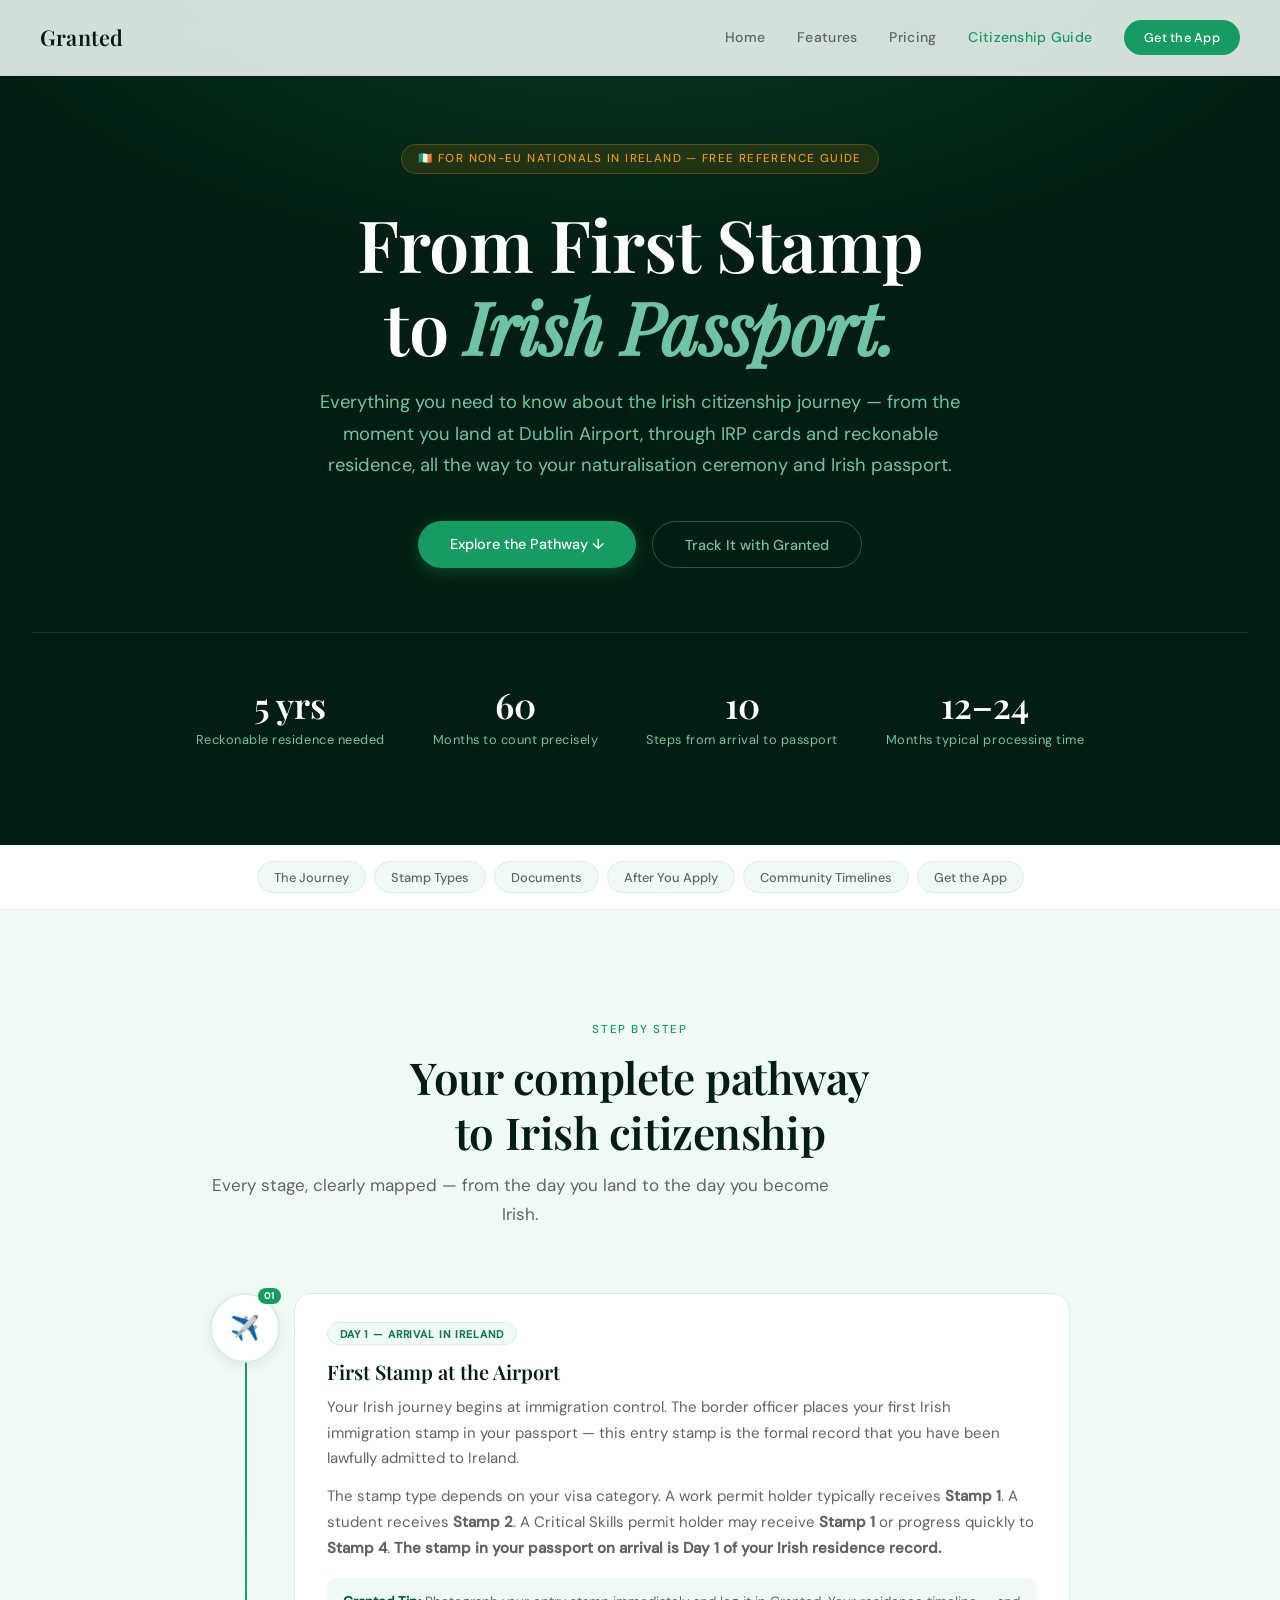
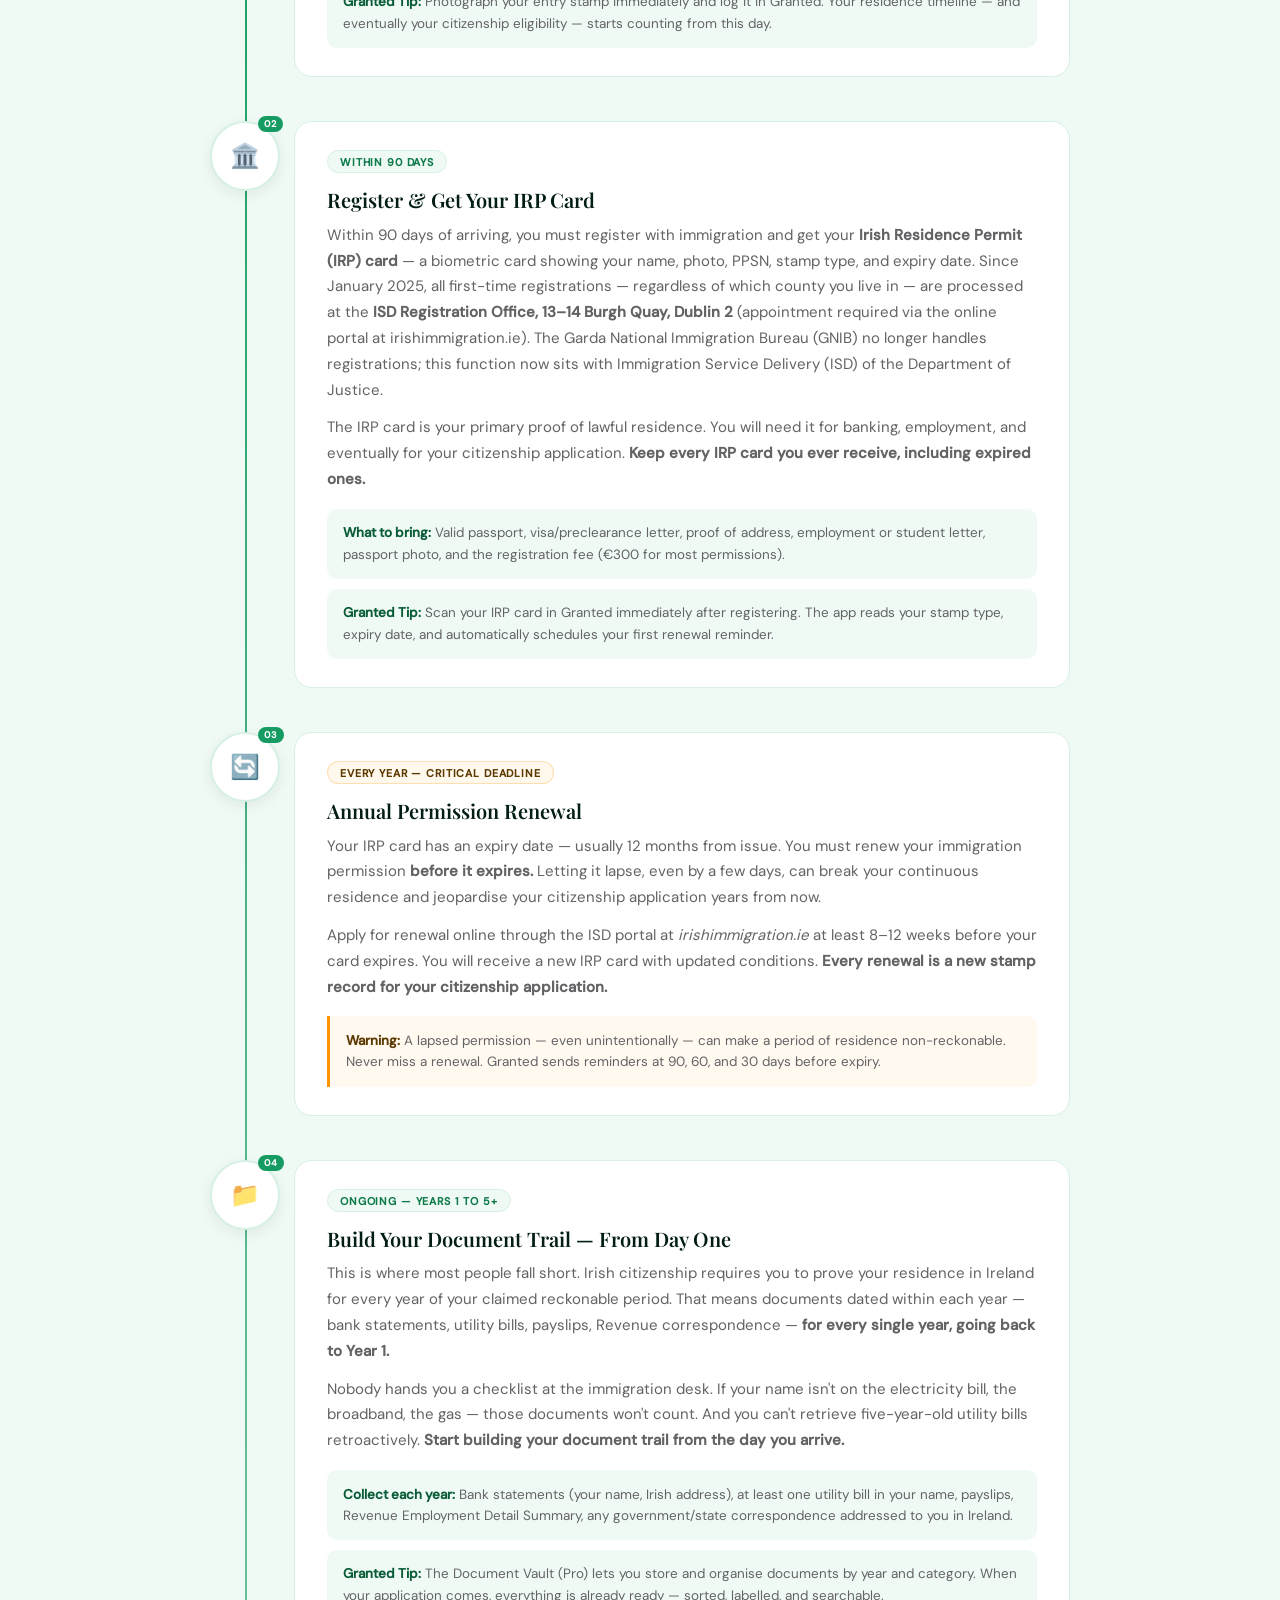
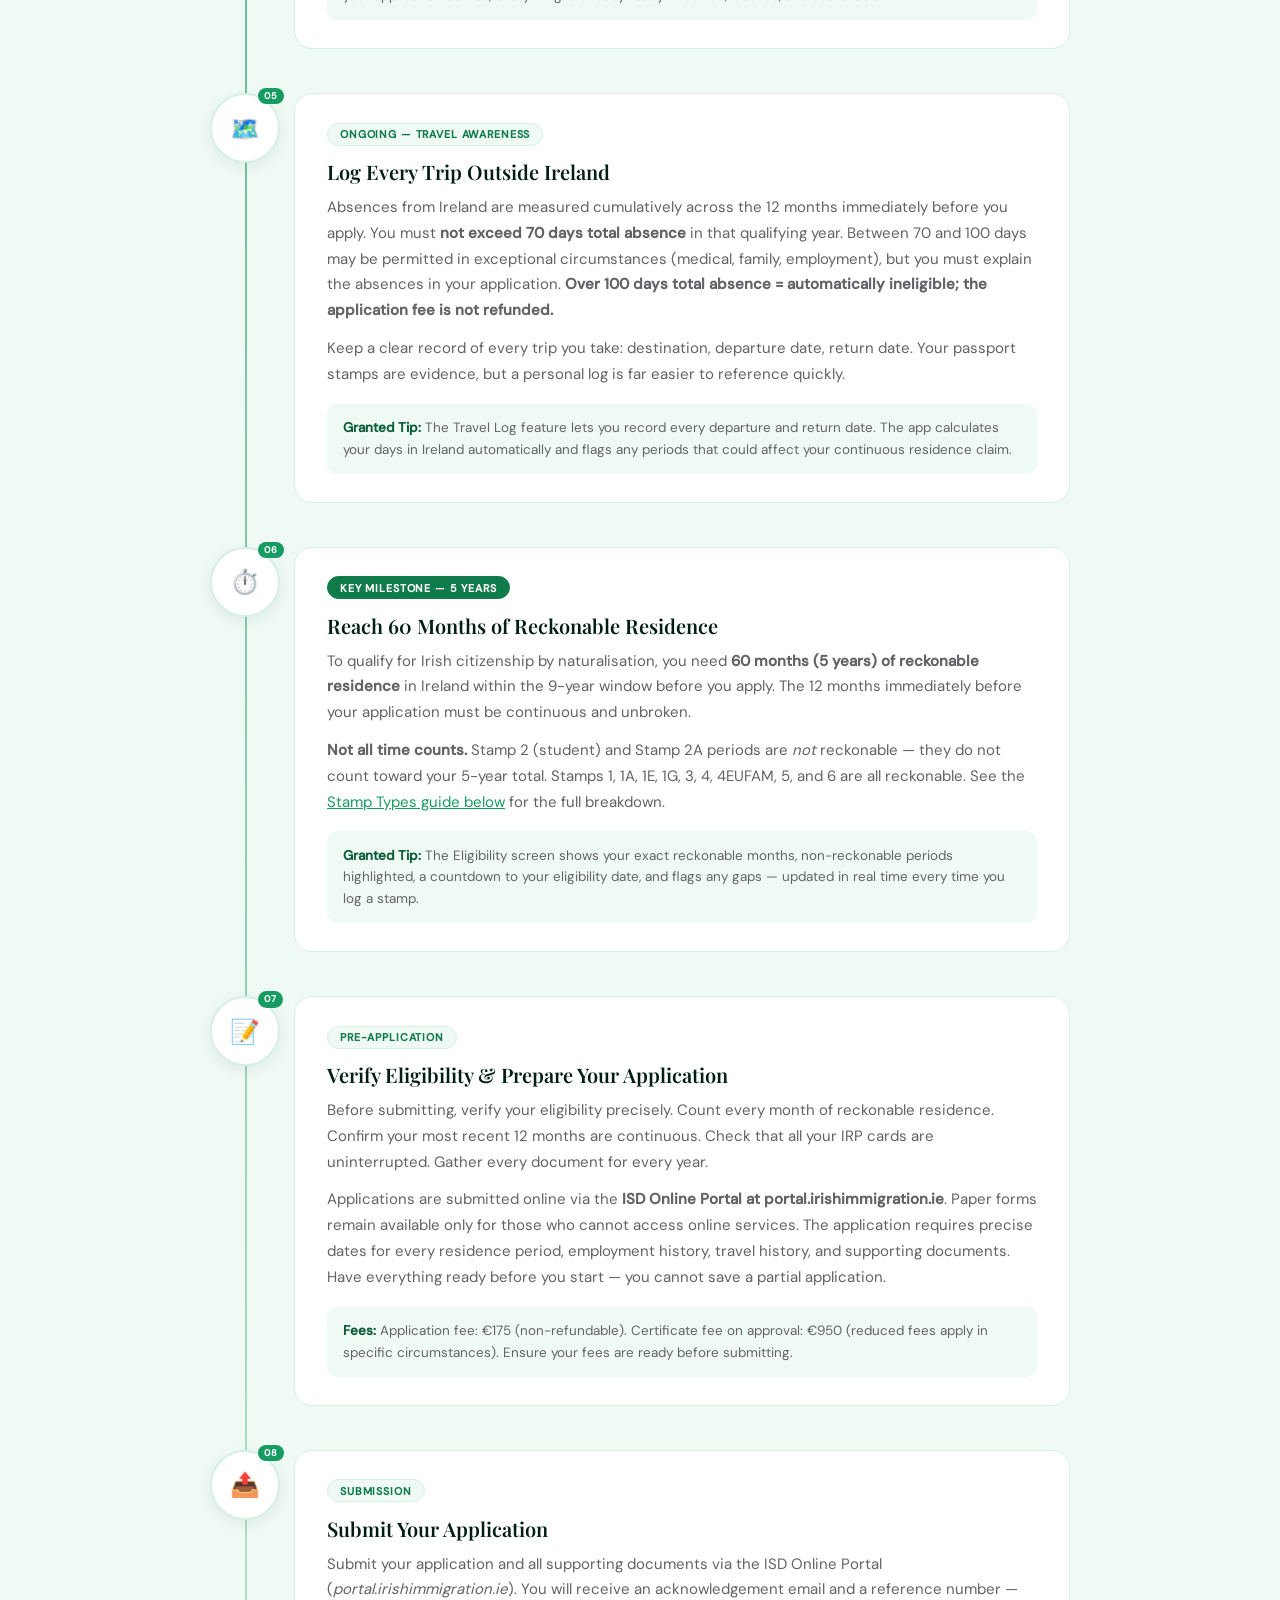
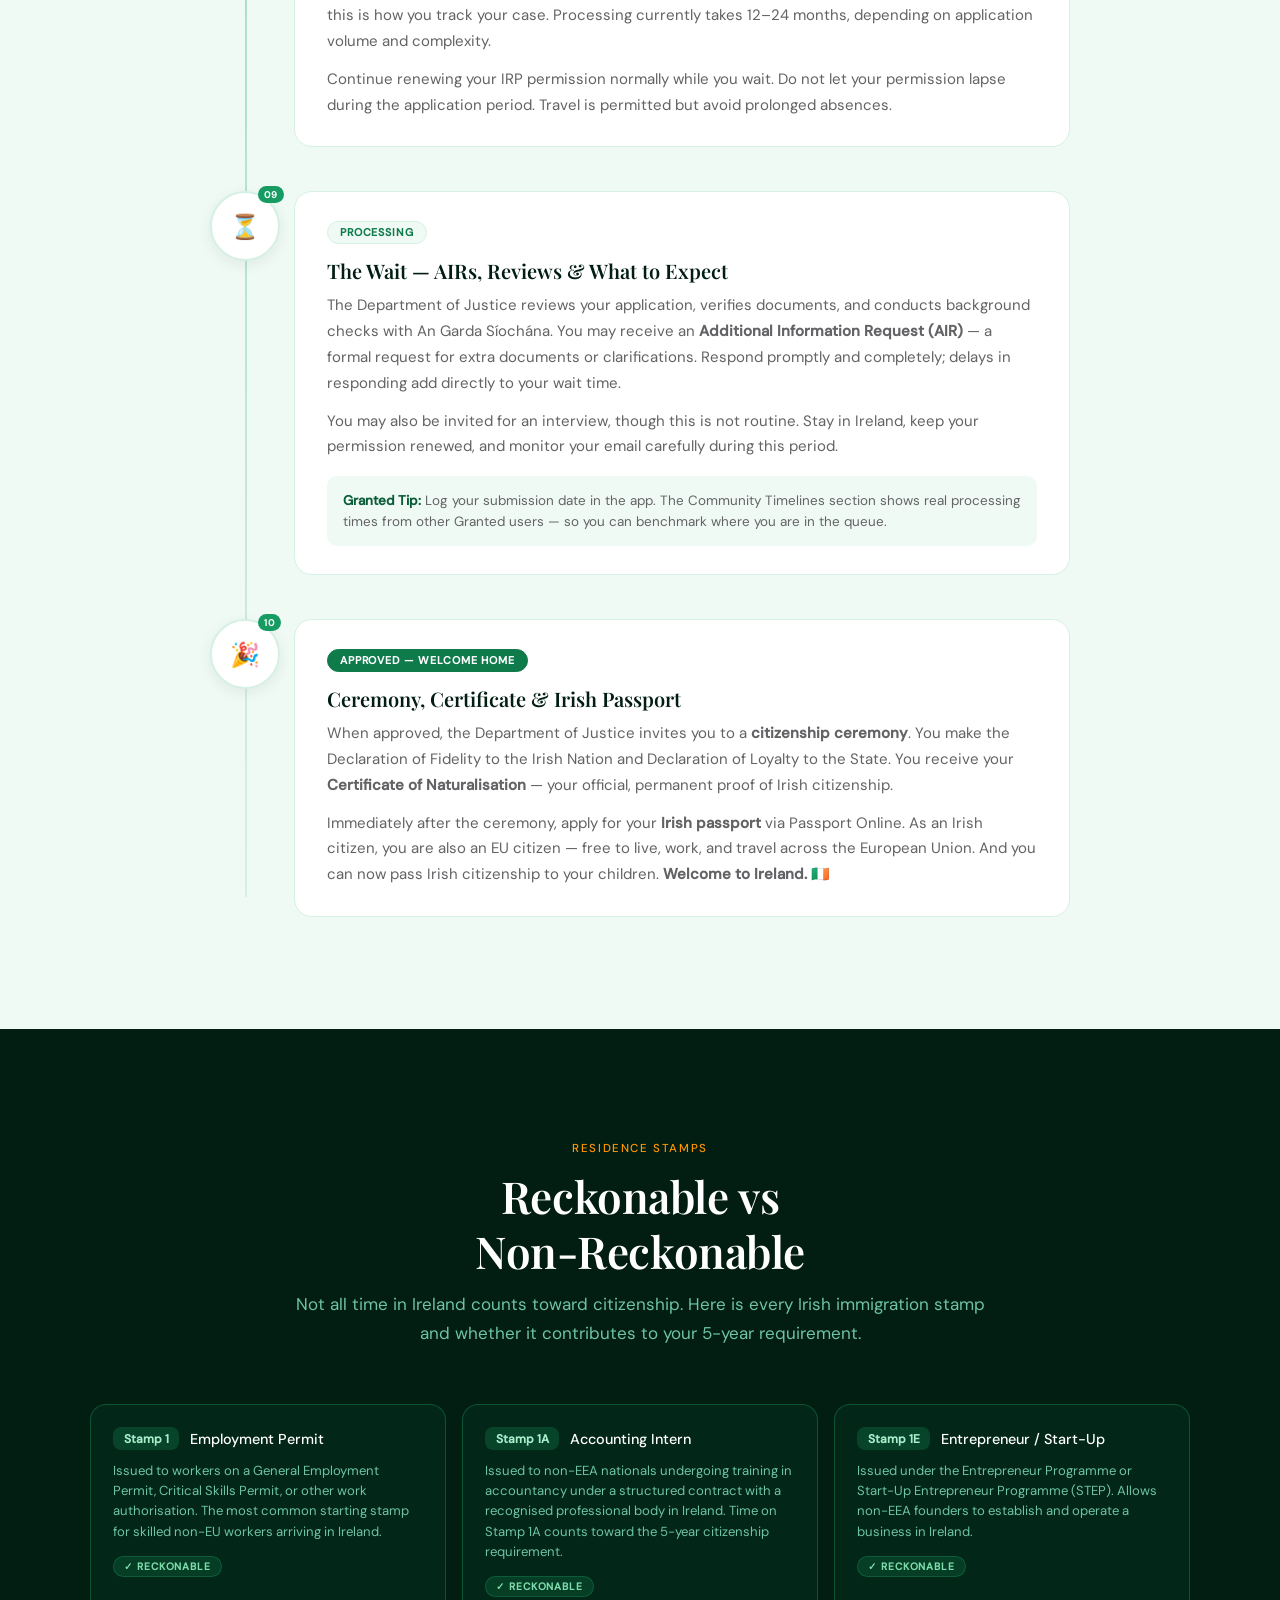
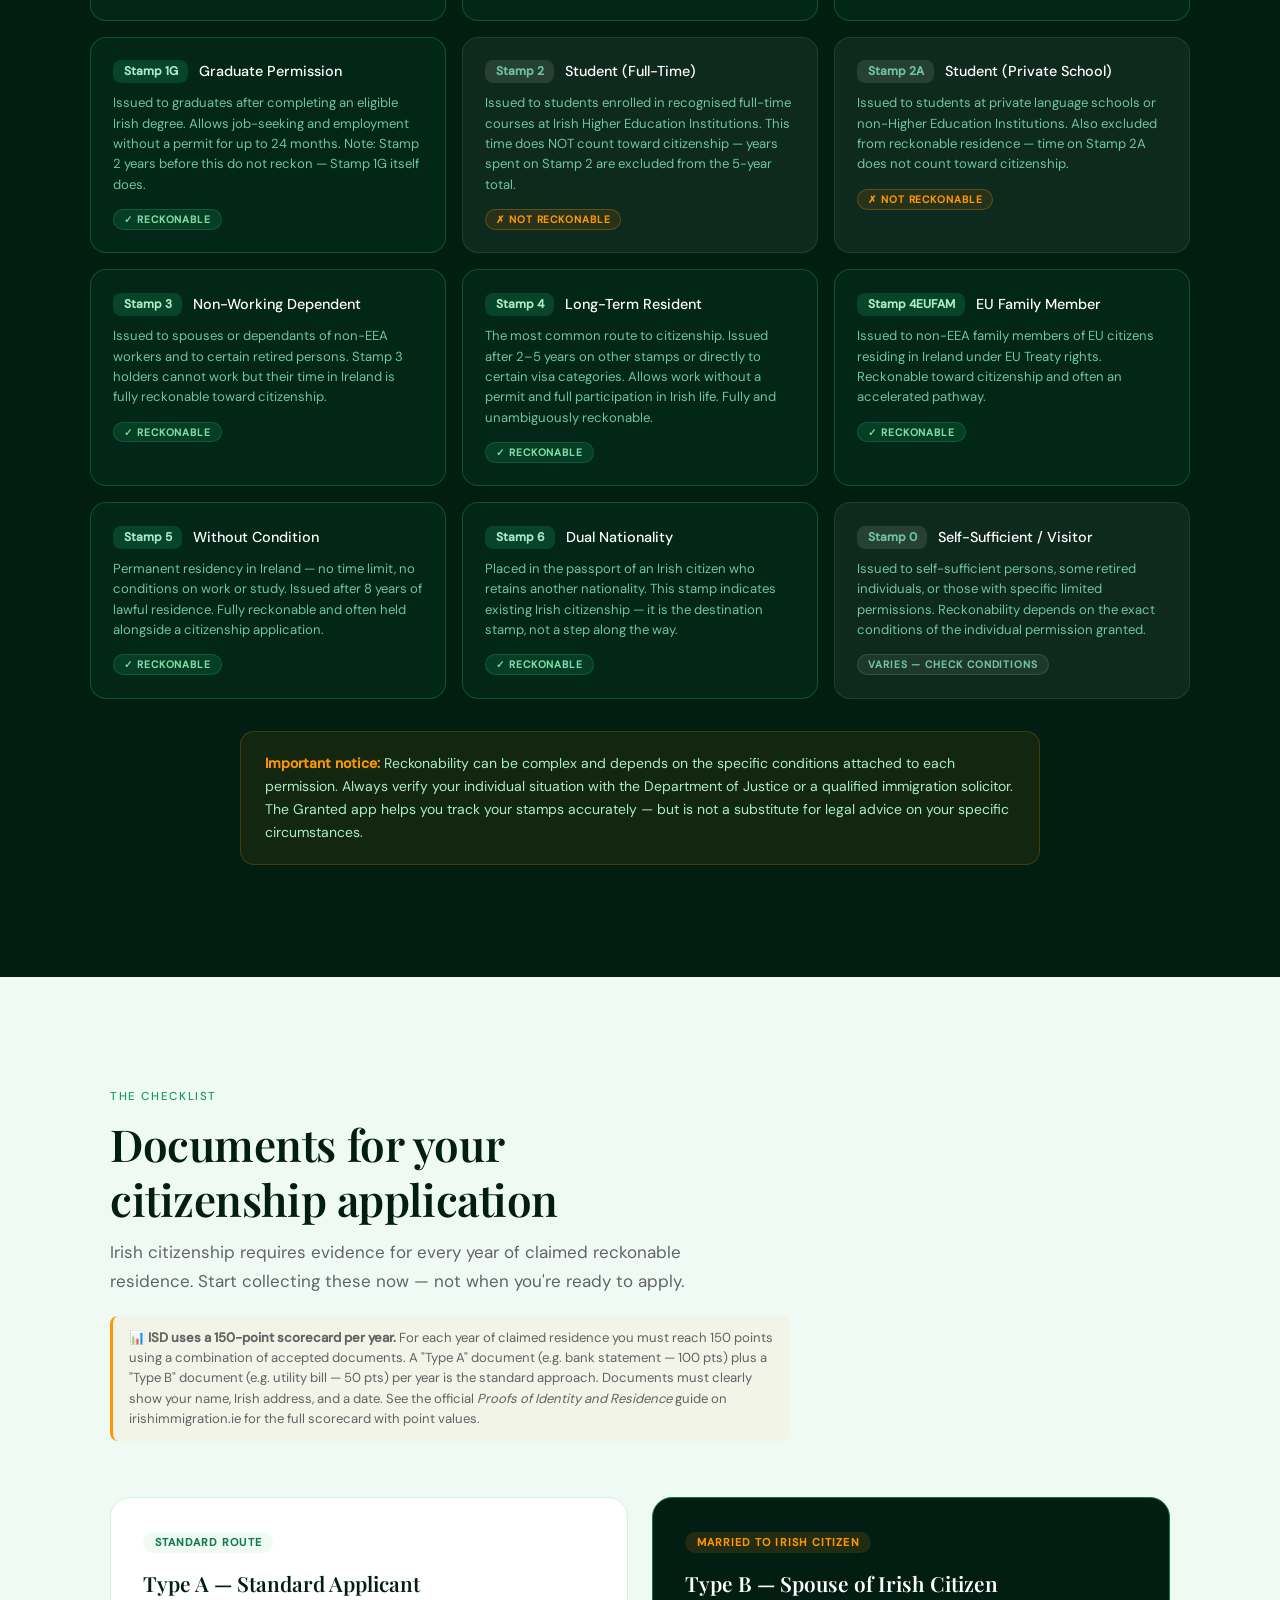
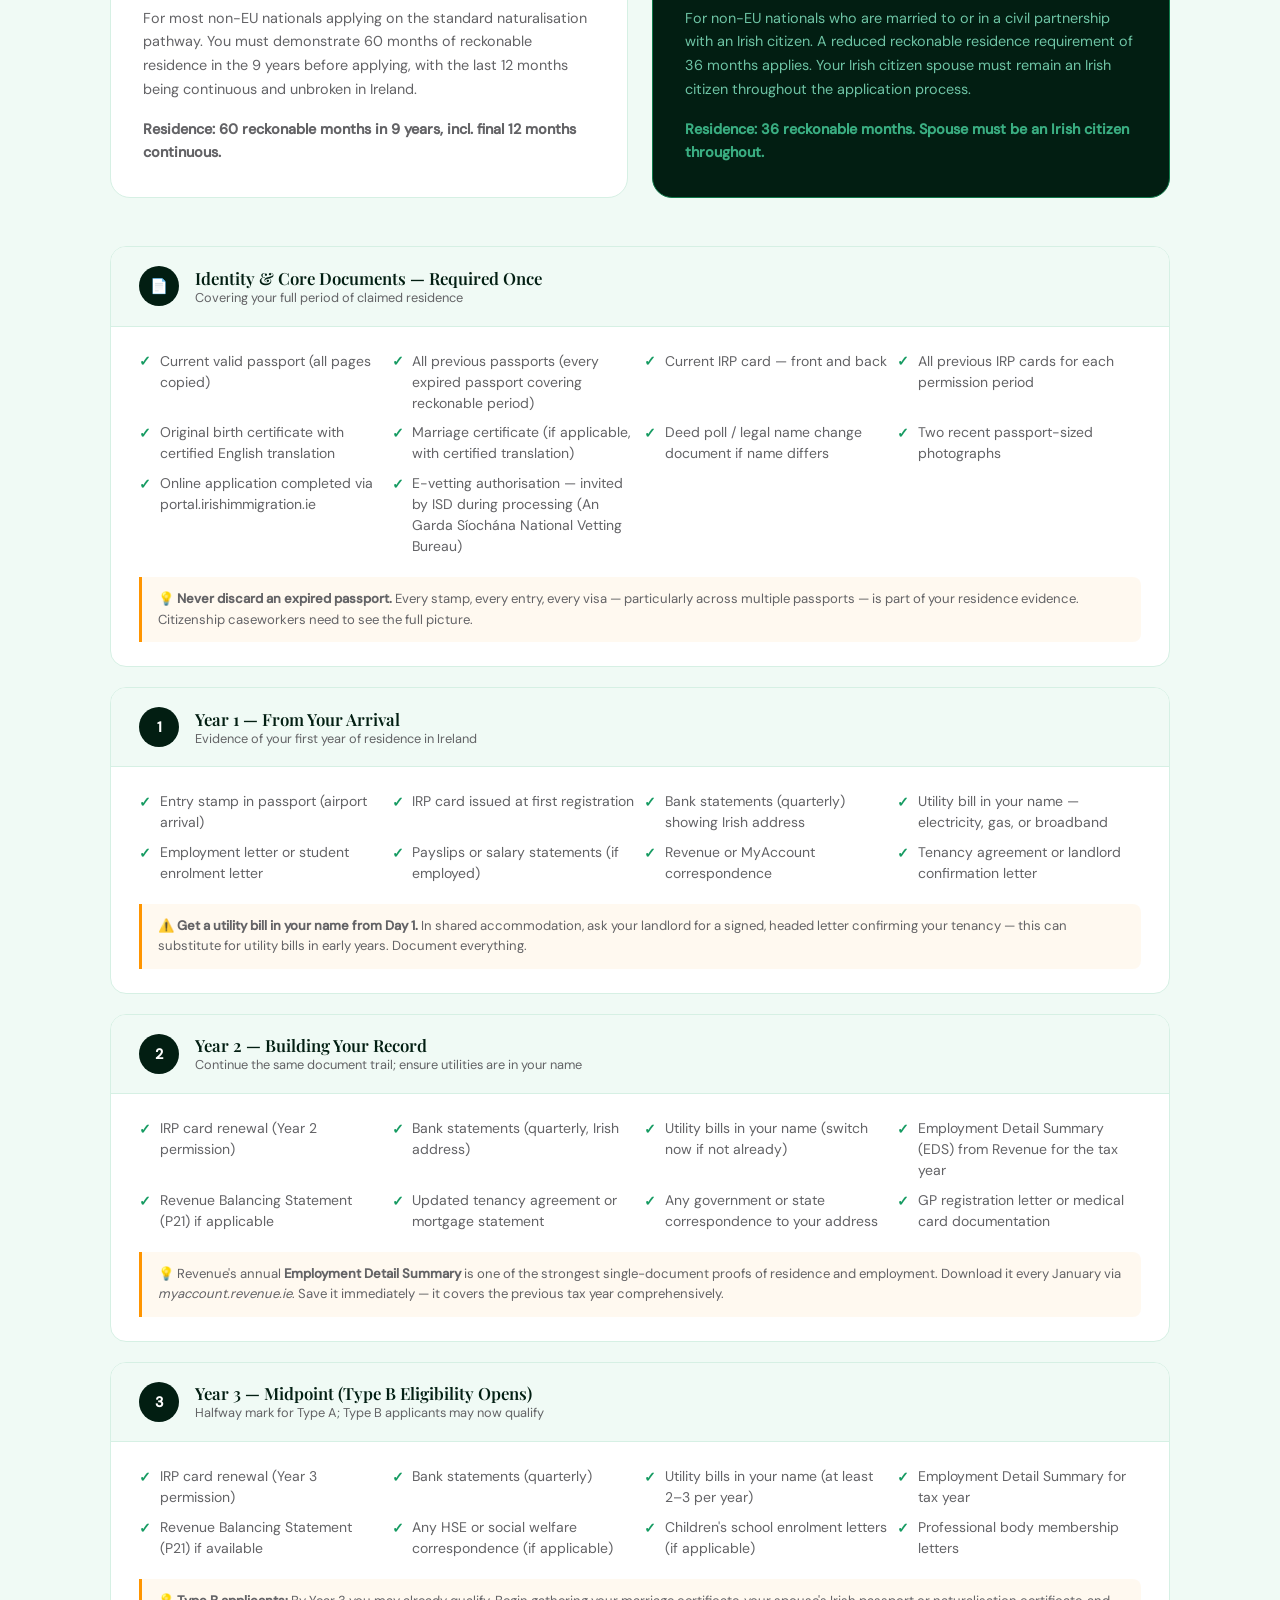
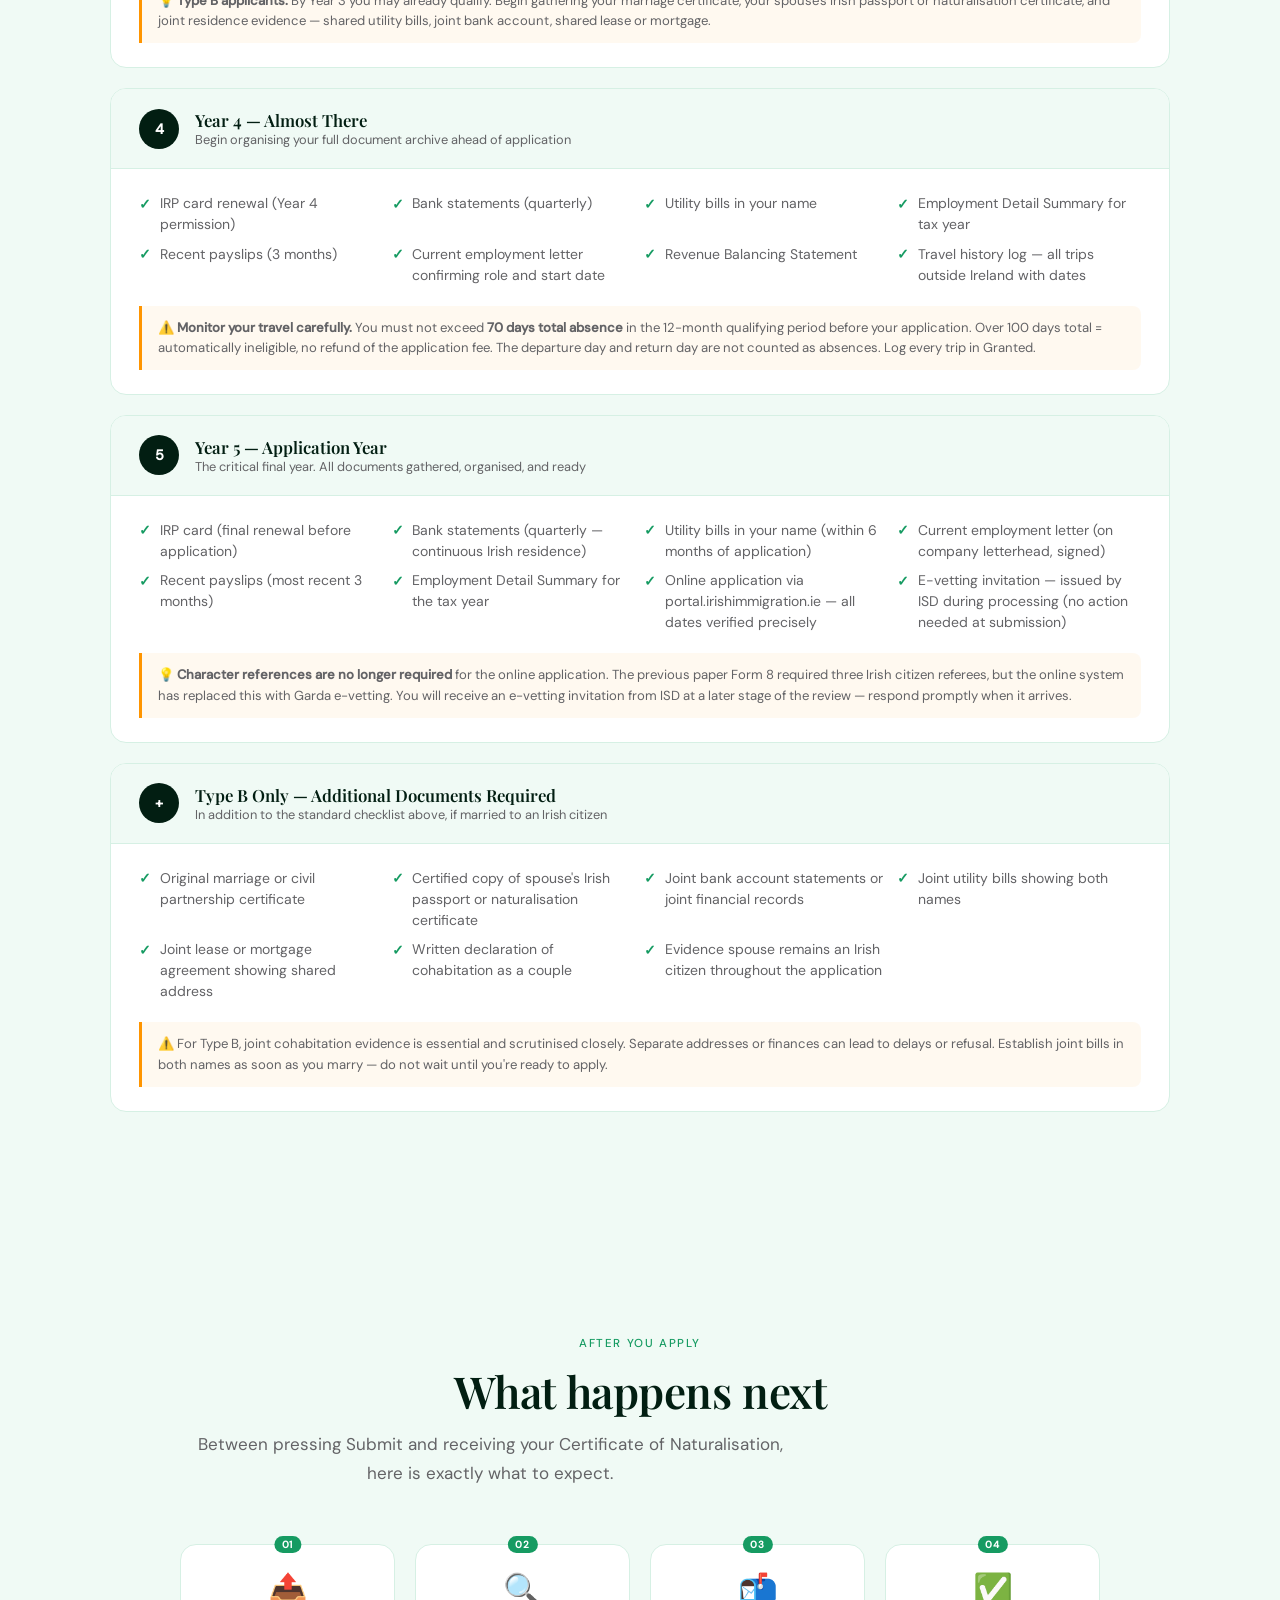
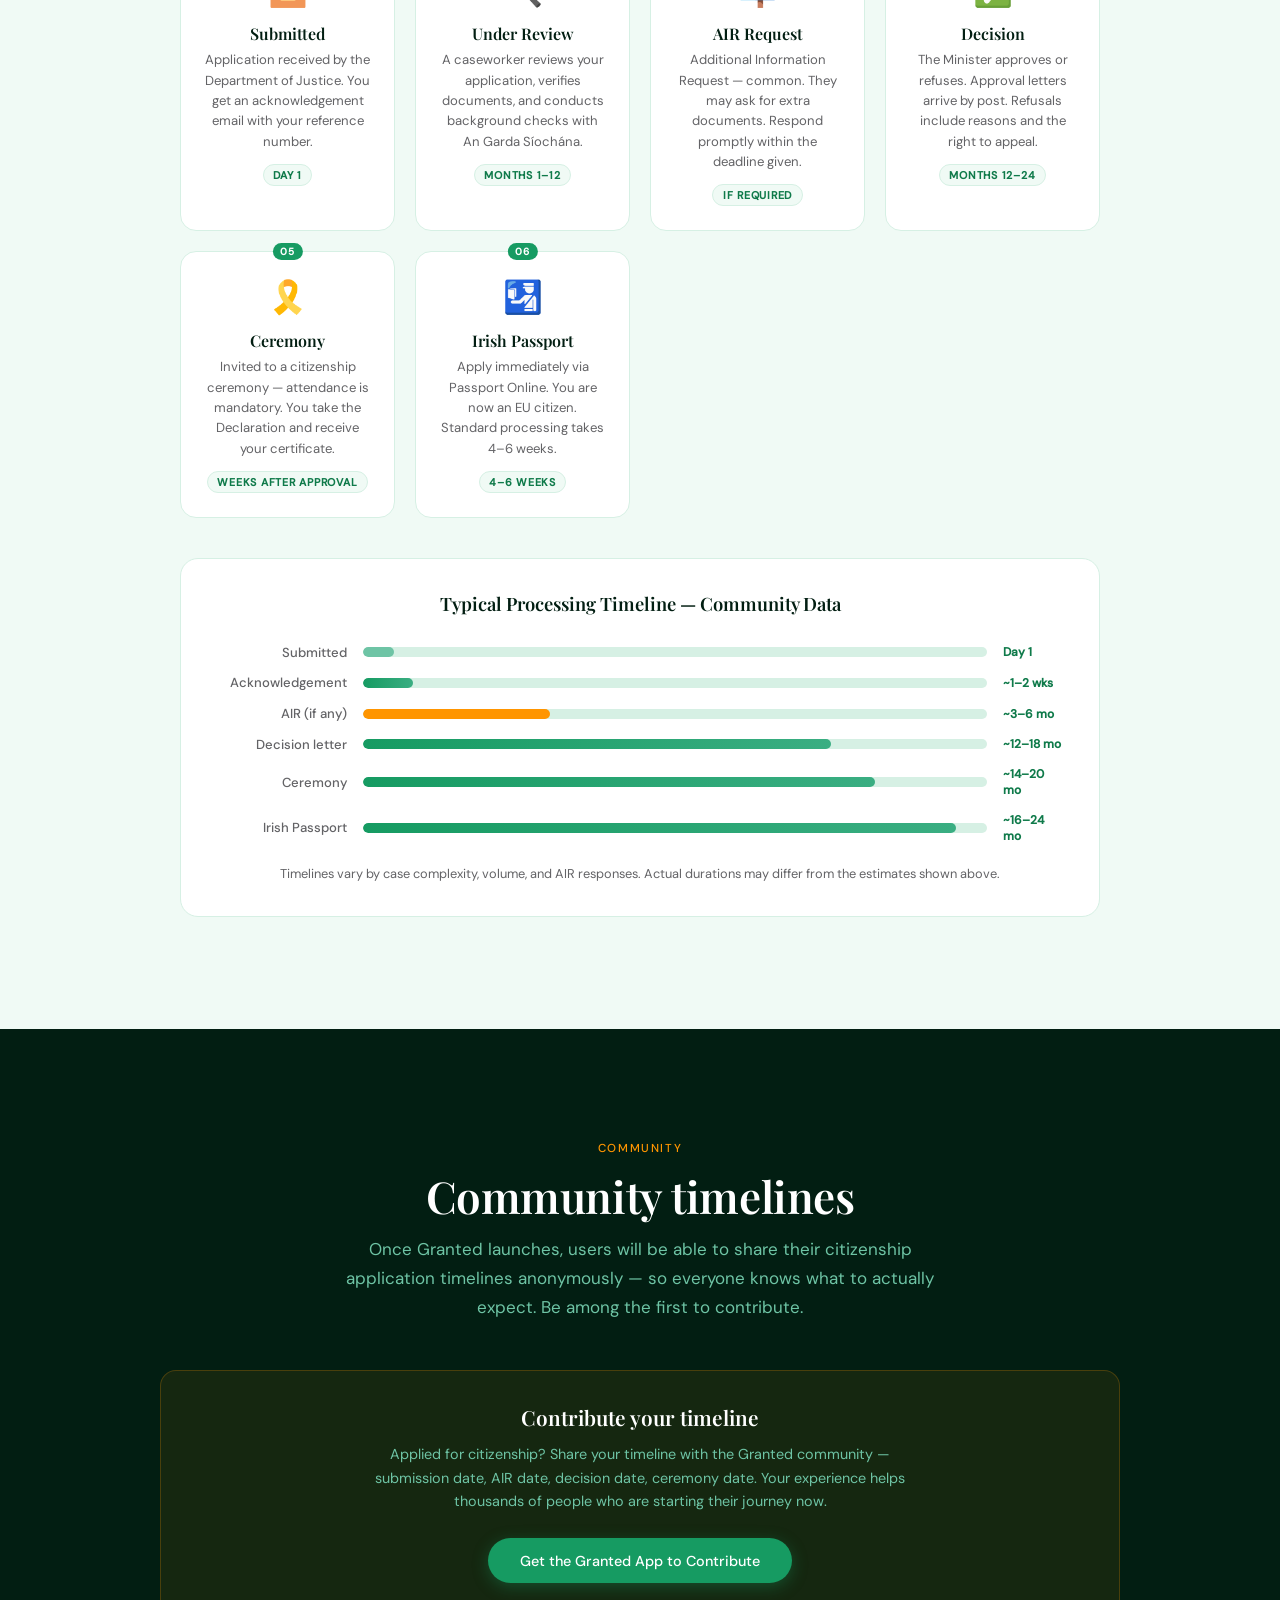
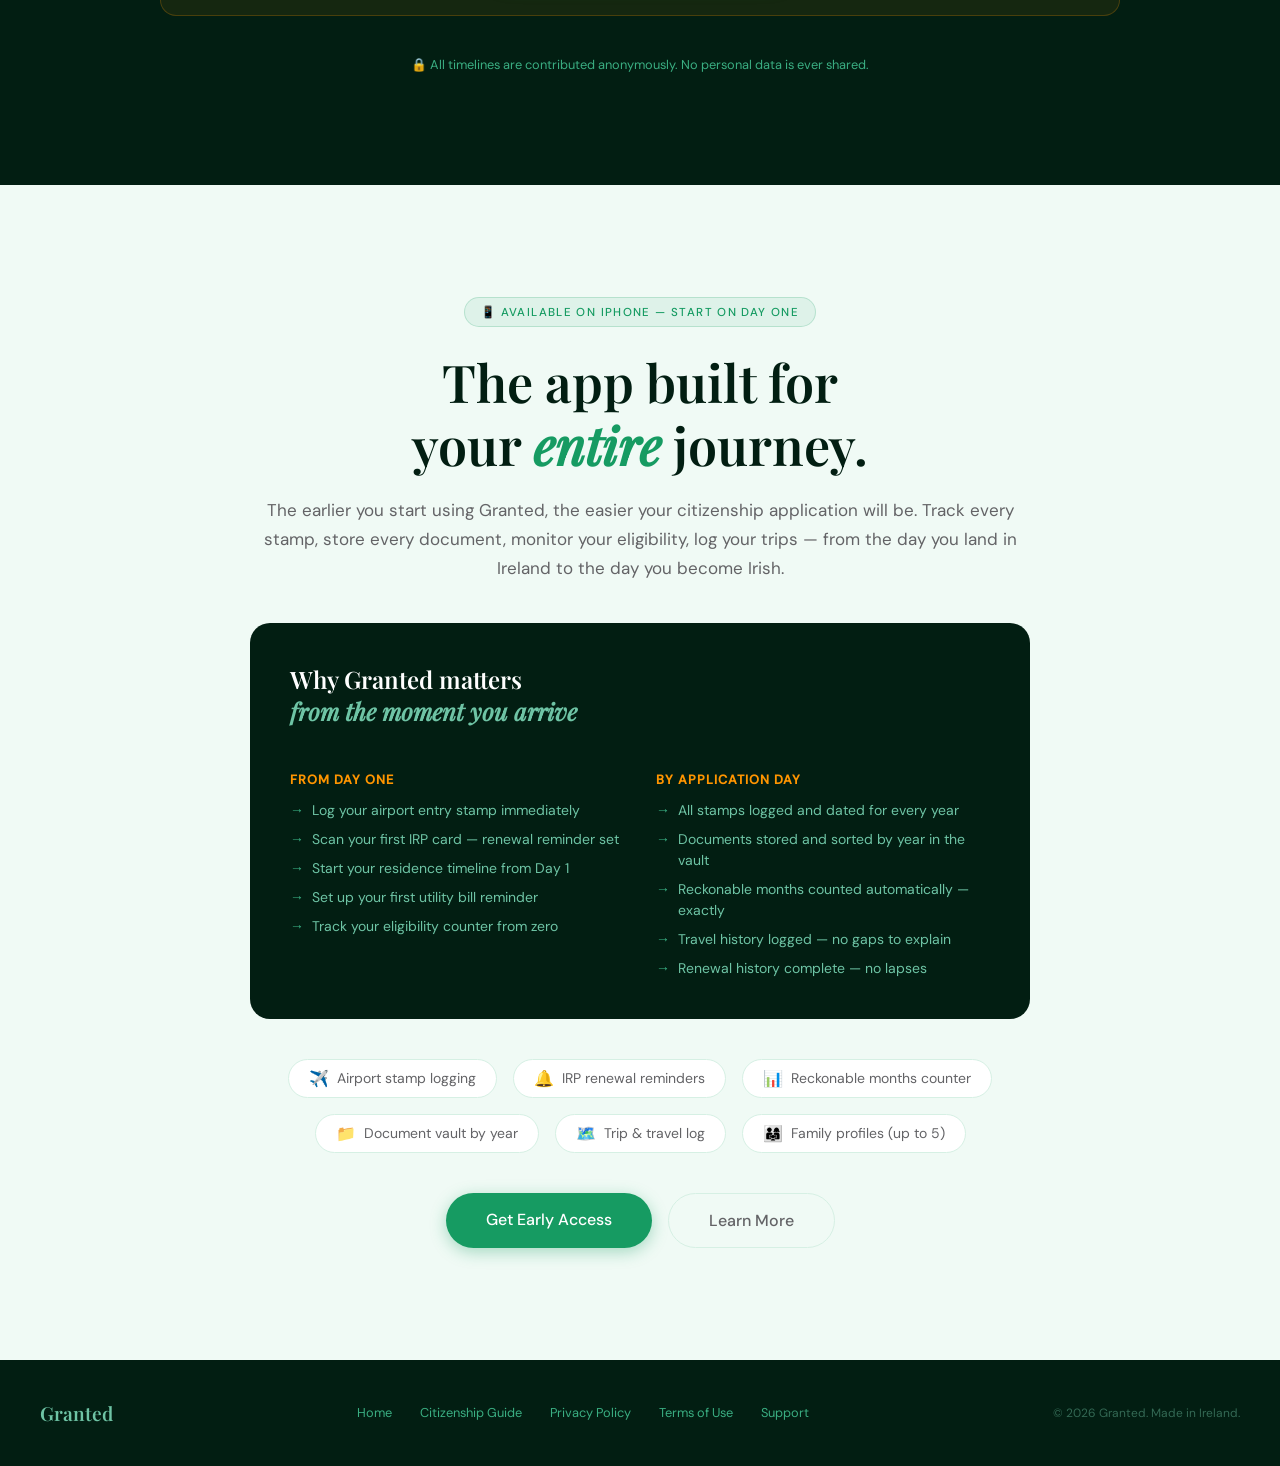
==== citizenship.html @ 0821fcbb "fix(privacy): self-host web fonts; remove Google Fonts CDN Eliminates the third-party request to fon" ====
<!DOCTYPE html>
<html lang="en">
<head>
  <meta charset="UTF-8" />
  <meta name="viewport" content="width=device-width, initial-scale=1.0" />
  <title>Irish Citizenship Pathway — Granted</title>
  <meta name="description" content="Your complete guide to Irish citizenship. From your first stamp at the airport to receiving your Irish passport — every step, every document, every milestone explained." />
  <link rel="stylesheet" href="/fonts/fonts.css" />
  <style>
    *, *::before, *::after { box-sizing: border-box; margin: 0; padding: 0; }

    :root {
      --green-900:    #021E12;
      --green-700:    #0A5C38;
      --green-600:    #0F7A4A;
      --green-500:    #169B62;
      --green-400:    #3AAE82;
      --green-300:    #6EC4A5;
      --green-100:    #D6F0E4;
      --green-50:     #F0FAF5;
      --amber:        #FF9500;
      --amber-800:    #5C3900;
      --neutral-900:  #1C1C1E;
      --neutral-700:  #48484A;
      --neutral-600:  #636366;
      --neutral-100:  #F2F2F7;
      --white:        #ffffff;
      --green-deep:   var(--green-900);
      --green-mid:    var(--green-700);
      --green-light:  var(--green-500);
      --gold:         var(--amber);
      --cream:        var(--green-50);
      --cream-dim:    var(--green-100);
      --text-main:    var(--neutral-900);
      --text-muted:   var(--neutral-600);
    }

    html { scroll-behavior: smooth; }
    body {
      font-family: 'DM Sans', sans-serif;
      background: var(--cream);
      color: var(--text-main);
      -webkit-font-smoothing: antialiased;
    }

    /* ── NAV ── */
    nav {
      position: fixed; top: 0; left: 0; right: 0; z-index: 100;
      display: flex; align-items: center; justify-content: space-between;
      padding: 1.25rem 2.5rem;
      background: rgba(240,250,245,0.88);
      backdrop-filter: blur(12px);
      border-bottom: 1px solid rgba(255,149,0,0.14);
    }
    .nav-logo {
      font-family: 'Playfair Display', serif;
      font-size: 1.35rem; font-weight: 600;
      color: var(--green-deep); text-decoration: none;
      letter-spacing: 0.01em;
    }
    .nav-links { display: flex; gap: 2rem; align-items: center; }
    .nav-links a {
      font-size: 0.875rem; font-weight: 500;
      color: var(--text-muted); text-decoration: none;
      letter-spacing: 0.02em; transition: color 0.2s;
    }
    .nav-links a:hover { color: var(--green-deep); }
    .nav-links a.active { color: var(--green-500); }
    .nav-cta {
      font-size: 0.8rem !important; font-weight: 500 !important;
      color: var(--white) !important;
      background: var(--green-500);
      padding: 0.55rem 1.25rem;
      border-radius: 100px;
      transition: background 0.2s !important;
    }
    .nav-cta:hover { background: var(--green-600) !important; color: var(--white) !important; }
    @media (max-width: 720px) { .nav-links { display: none; } }

    /* ── HERO ── */
    .pathway-hero {
      background: var(--green-deep);
      padding: 9rem 2rem 6rem;
      text-align: center;
      position: relative;
      overflow: hidden;
    }
    .pathway-hero::before {
      content: '';
      position: absolute; inset: 0;
      background: radial-gradient(ellipse 80% 60% at 50% -10%, rgba(22,155,98,0.25) 0%, transparent 70%);
      pointer-events: none;
    }
    .pathway-hero .badge {
      display: inline-block;
      font-size: 0.72rem; font-weight: 500;
      letter-spacing: 0.12em; text-transform: uppercase;
      color: var(--gold);
      background: rgba(255,149,0,0.12);
      border: 1px solid rgba(255,149,0,0.28);
      border-radius: 100px;
      padding: 0.4rem 1rem;
      margin-bottom: 1.75rem;
    }
    .pathway-hero h1 {
      font-family: 'Playfair Display', serif;
      font-size: clamp(2.4rem, 6vw, 4.5rem);
      font-weight: 600; color: var(--white);
      line-height: 1.15; margin-bottom: 1.25rem;
      letter-spacing: -0.01em;
    }
    .pathway-hero h1 em { font-style: italic; color: var(--green-300); }
    .pathway-hero .hero-sub {
      font-size: clamp(1rem, 2vw, 1.15rem);
      color: var(--green-300); max-width: 640px;
      margin: 0 auto 2.5rem; line-height: 1.7;
    }
    .hero-cta-group {
      display: flex; gap: 1rem; justify-content: center; flex-wrap: wrap;
    }
    .btn-primary {
      background: var(--green-500); color: var(--white);
      font-family: 'DM Sans', sans-serif;
      font-size: 0.9rem; font-weight: 500;
      padding: 0.85rem 2rem; border-radius: 100px;
      text-decoration: none;
      box-shadow: 0 4px 16px rgba(22,155,98,0.35);
      transition: background 0.2s, transform 0.2s;
      display: inline-block;
    }
    .btn-primary:hover { background: var(--green-600); transform: translateY(-2px); }
    .btn-outline {
      background: transparent; color: var(--green-300);
      font-family: 'DM Sans', sans-serif;
      font-size: 0.9rem; font-weight: 500;
      padding: 0.85rem 2rem; border-radius: 100px;
      border: 1.5px solid rgba(110,196,165,0.35);
      text-decoration: none;
      transition: border-color 0.2s, color 0.2s;
      display: inline-block;
    }
    .btn-outline:hover { border-color: var(--green-300); color: var(--white); }

    /* ── HERO STATS ── */
    .hero-stats {
      display: flex; justify-content: center; gap: 3rem; flex-wrap: wrap;
      margin-top: 4rem;
      padding-top: 3rem;
      border-top: 1px solid rgba(110,196,165,0.15);
    }
    .hero-stat { text-align: center; }
    .hero-stat .num {
      font-family: 'Playfair Display', serif;
      font-size: 2.2rem; font-weight: 600;
      color: var(--white); display: block;
    }
    .hero-stat .lbl {
      font-size: 0.8rem; color: var(--green-300);
      letter-spacing: 0.04em;
    }

    /* ── SHARED ── */
    .section-label {
      font-size: 0.72rem; font-weight: 500;
      letter-spacing: 0.14em; text-transform: uppercase;
      color: var(--green-500); margin-bottom: 0.75rem;
    }
    .section-title {
      font-family: 'Playfair Display', serif;
      font-size: clamp(1.8rem, 4vw, 2.75rem);
      font-weight: 600; color: var(--green-deep);
      line-height: 1.25; letter-spacing: -0.01em;
    }
    .section-sub {
      font-size: 1.0625rem; color: var(--text-muted);
      line-height: 1.7; max-width: 620px;
      margin-top: 0.75rem;
    }

    /* ── QUICK NAV ── */
    .quick-nav {
      background: var(--white);
      border-bottom: 1.5px solid var(--cream-dim);
      padding: 1rem 2rem;
      display: flex; gap: 0.5rem; flex-wrap: wrap;
      justify-content: center;
      position: sticky; top: 72px; z-index: 90;
    }
    .quick-nav a {
      font-size: 0.8rem; font-weight: 500;
      color: var(--text-muted); text-decoration: none;
      padding: 0.4rem 1rem; border-radius: 100px;
      border: 1.5px solid var(--cream-dim);
      background: var(--cream);
      transition: all 0.2s;
      white-space: nowrap;
    }
    .quick-nav a:hover {
      color: var(--green-deep);
      border-color: var(--green-300);
      background: var(--white);
    }

    /* ── JOURNEY SECTION ── */
    .journey-section {
      padding: 7rem 2rem;
    }
    .journey-inner {
      max-width: 860px; margin: 0 auto;
    }
    .journey-header {
      text-align: center; margin-bottom: 4rem;
    }

    .timeline { position: relative; list-style: none; }
    .timeline::before {
      content: '';
      position: absolute;
      left: 35px; top: 36px; bottom: 20px;
      width: 2px;
      background: linear-gradient(to bottom, var(--green-500) 0%, var(--green-100) 100%);
    }
    .timeline-item {
      position: relative;
      padding: 0 0 2.75rem 5.25rem;
    }
    .timeline-item:last-child { padding-bottom: 0; }

    .tl-icon {
      position: absolute; left: 0; top: 0;
      width: 70px; height: 70px;
      border-radius: 50%;
      background: var(--white);
      border: 2.5px solid var(--cream-dim);
      display: flex; align-items: center; justify-content: center;
      font-size: 1.5rem;
      box-shadow: 0 4px 14px rgba(2,30,18,0.07);
      z-index: 1;
      transition: border-color 0.2s, box-shadow 0.2s;
    }
    .timeline-item:hover .tl-icon {
      border-color: var(--green-400);
      box-shadow: 0 6px 20px rgba(22,155,98,0.16);
    }
    .tl-step {
      position: absolute; left: 48px; top: -5px;
      background: var(--green-500); color: var(--white);
      font-size: 0.58rem; font-weight: 700; letter-spacing: 0.04em;
      padding: 0.14rem 0.4rem; border-radius: 100px; z-index: 2;
    }
    .tl-box {
      background: var(--white);
      border: 1.5px solid var(--cream-dim);
      border-radius: 18px;
      padding: 1.75rem 2rem;
      transition: border-color 0.2s, box-shadow 0.2s;
    }
    .timeline-item:hover .tl-box {
      border-color: var(--green-200, #A8D5BE);
      box-shadow: 0 4px 20px rgba(22,155,98,0.09);
    }
    .tl-tag {
      display: inline-block;
      font-size: 0.67rem; font-weight: 600;
      letter-spacing: 0.08em; text-transform: uppercase;
      color: var(--green-600);
      background: var(--cream);
      border: 1px solid var(--green-100);
      border-radius: 100px;
      padding: 0.22rem 0.75rem;
      margin-bottom: 0.8rem;
    }
    .tl-tag.amber {
      color: var(--amber-800);
      background: rgba(255,149,0,0.07);
      border-color: rgba(255,149,0,0.25);
    }
    .tl-tag.milestone {
      color: var(--white);
      background: var(--green-600);
      border-color: var(--green-600);
    }
    .tl-box h3 {
      font-family: 'Playfair Display', serif;
      font-size: 1.25rem; font-weight: 600;
      color: var(--green-deep); margin-bottom: 0.6rem;
    }
    .tl-box p {
      font-size: 0.9375rem; color: var(--text-muted);
      line-height: 1.72; margin-bottom: 0.75rem;
    }
    .tl-box p:last-child { margin-bottom: 0; }
    .tl-tip {
      background: var(--cream);
      border-radius: 10px;
      padding: 0.85rem 1rem;
      margin-top: 1rem;
    }
    .tl-tip p {
      font-size: 0.84rem; color: var(--text-muted);
      margin: 0; line-height: 1.6;
    }
    .tl-tip strong { color: var(--green-700); }
    .tl-tip.amber-tip {
      background: rgba(255,149,0,0.06);
      border-left: 3px solid var(--amber);
      border-radius: 0 10px 10px 0;
    }
    .tl-tip.amber-tip strong { color: var(--amber-800); }

    /* ── STAMPS SECTION ── */
    .stamps-section {
      background: var(--green-deep);
      padding: 7rem 2rem;
    }
    .stamps-inner { max-width: 1100px; margin: 0 auto; }
    .stamps-header {
      text-align: center; max-width: 700px;
      margin: 0 auto 3.5rem;
    }
    .stamps-header .section-label { color: var(--gold); }
    .stamps-header .section-title { color: var(--white); }
    .stamps-header .section-sub { color: var(--green-300); max-width: 100%; }

    .stamps-grid {
      display: grid;
      grid-template-columns: repeat(auto-fit, minmax(270px, 1fr));
      gap: 1rem;
      margin-bottom: 2rem;
    }
    .stamp-card {
      background: rgba(255,255,255,0.05);
      border: 1.5px solid rgba(110,196,165,0.15);
      border-radius: 16px; padding: 1.4rem;
      transition: background 0.2s, border-color 0.2s;
    }
    .stamp-card:hover {
      background: rgba(255,255,255,0.09);
      border-color: rgba(110,196,165,0.32);
    }
    .stamp-card.rec {
      border-color: rgba(22,155,98,0.38);
      background: rgba(22,155,98,0.07);
    }
    .stamp-card.rec:hover { background: rgba(22,155,98,0.12); }
    .stamp-head {
      display: flex; align-items: center;
      gap: 0.7rem; margin-bottom: 0.65rem;
    }
    .stamp-pill {
      font-size: 0.75rem; font-weight: 700;
      padding: 0.22rem 0.65rem; border-radius: 8px;
      background: rgba(255,255,255,0.1);
      color: var(--green-300);
      white-space: nowrap; flex-shrink: 0;
    }
    .stamp-card.rec .stamp-pill {
      background: rgba(22,155,98,0.25); color: #A8EDCB;
    }
    .stamp-name { font-size: 0.9rem; font-weight: 500; color: var(--white); }
    .stamp-desc {
      font-size: 0.82rem; color: var(--green-300);
      line-height: 1.55; margin-bottom: 0.75rem;
    }
    .rec-badge {
      display: inline-block;
      font-size: 0.64rem; font-weight: 700;
      letter-spacing: 0.09em; text-transform: uppercase;
      padding: 0.18rem 0.6rem; border-radius: 100px;
    }
    .rec-badge.yes {
      background: rgba(22,155,98,0.2); color: #7DDCAA;
      border: 1px solid rgba(22,155,98,0.35);
    }
    .rec-badge.no {
      background: rgba(255,149,0,0.1); color: var(--amber);
      border: 1px solid rgba(255,149,0,0.28);
    }
    .rec-badge.varies {
      background: rgba(255,255,255,0.07); color: var(--green-300);
      border: 1px solid rgba(110,196,165,0.2);
    }
    .stamps-note {
      max-width: 800px; margin: 0 auto;
      background: rgba(255,149,0,0.07);
      border: 1.5px solid rgba(255,149,0,0.2);
      border-radius: 14px; padding: 1.25rem 1.5rem;
    }
    .stamps-note p {
      font-size: 0.875rem; color: #A8EDCB; line-height: 1.65;
    }
    .stamps-note strong { color: var(--gold); }

    /* ── DOCUMENTS SECTION ── */
    .docs-section {
      padding: 7rem 2rem;
    }
    .docs-inner { max-width: 1060px; margin: 0 auto; }
    .docs-header { max-width: 680px; margin-bottom: 3.5rem; }

    .type-cards {
      display: grid; grid-template-columns: 1fr 1fr;
      gap: 1.5rem; margin-bottom: 3rem;
    }
    @media (max-width: 640px) { .type-cards { grid-template-columns: 1fr; } }

    .type-card {
      background: var(--white);
      border: 1.5px solid var(--cream-dim);
      border-radius: 20px; padding: 2rem;
    }
    .type-card.dark {
      background: var(--green-deep);
      border-color: var(--green-600);
    }
    .type-lbl {
      display: inline-block;
      font-size: 0.68rem; font-weight: 700;
      letter-spacing: 0.1em; text-transform: uppercase;
      color: var(--green-600);
      background: var(--cream);
      border-radius: 100px; padding: 0.22rem 0.72rem;
      margin-bottom: 1rem;
    }
    .type-card.dark .type-lbl {
      color: var(--gold); background: rgba(255,149,0,0.12);
    }
    .type-card h3 {
      font-family: 'Playfair Display', serif;
      font-size: 1.3rem; font-weight: 600;
      color: var(--green-deep); margin-bottom: 0.6rem;
    }
    .type-card.dark h3 { color: var(--white); }
    .type-card p { font-size: 0.9rem; color: var(--text-muted); line-height: 1.65; }
    .type-card.dark p { color: var(--green-300); }
    .type-req {
      margin-top: 1rem;
      font-size: 0.8rem; font-weight: 600;
      color: var(--green-600);
    }
    .type-card.dark .type-req { color: var(--green-400); }

    .year-cards { display: flex; flex-direction: column; gap: 1.25rem; }
    .year-card {
      background: var(--white);
      border: 1.5px solid var(--cream-dim);
      border-radius: 16px; overflow: hidden;
    }
    .year-head {
      display: flex; align-items: center; gap: 1rem;
      padding: 1.2rem 1.75rem;
      background: var(--cream);
      border-bottom: 1.5px solid var(--cream-dim);
    }
    .year-num {
      width: 40px; height: 40px; border-radius: 50%;
      background: var(--green-deep); color: var(--white);
      font-size: 0.9rem; font-weight: 700;
      display: flex; align-items: center; justify-content: center;
      flex-shrink: 0;
    }
    .year-head-text h4 {
      font-family: 'Playfair Display', serif;
      font-size: 1.05rem; font-weight: 600;
      color: var(--green-deep);
    }
    .year-head-text p { font-size: 0.8rem; color: var(--text-muted); }
    .year-body { padding: 1.5rem 1.75rem; }
    .doc-list {
      list-style: none;
      display: grid;
      grid-template-columns: repeat(auto-fit, minmax(210px, 1fr));
      gap: 0.55rem;
    }
    .doc-list li {
      display: flex; align-items: flex-start; gap: 0.55rem;
      font-size: 0.875rem; color: var(--text-muted); line-height: 1.5;
    }
    .doc-list li::before {
      content: '✓';
      color: var(--green-500); font-weight: 700;
      flex-shrink: 0; margin-top: 0.05rem;
    }
    .doc-note {
      font-size: 0.82rem; color: var(--text-muted);
      background: rgba(255,149,0,0.06);
      border-left: 3px solid var(--amber);
      padding: 0.75rem 1rem;
      border-radius: 0 8px 8px 0;
      margin-top: 1.25rem; line-height: 1.55;
    }

    /* ── STAGES SECTION ── */
    .stages-section {
      background: var(--green-50);
      padding: 7rem 2rem;
    }
    .stages-inner { max-width: 920px; margin: 0 auto; }
    .stages-header { text-align: center; margin-bottom: 3.5rem; }

    .stages-grid {
      display: grid;
      grid-template-columns: repeat(auto-fit, minmax(190px, 1fr));
      gap: 1.25rem;
    }
    .stage-card {
      background: var(--white);
      border: 1.5px solid var(--cream-dim);
      border-radius: 16px; padding: 1.5rem;
      text-align: center; position: relative;
      transition: border-color 0.2s, box-shadow 0.2s;
    }
    .stage-card:hover {
      border-color: var(--green-300);
      box-shadow: 0 4px 16px rgba(22,155,98,0.1);
    }
    .stage-n {
      position: absolute; top: -9px; left: 50%;
      transform: translateX(-50%);
      background: var(--green-500); color: var(--white);
      font-size: 0.62rem; font-weight: 700; letter-spacing: 0.06em;
      padding: 0.14rem 0.5rem; border-radius: 100px;
    }
    .stage-icon { font-size: 2rem; margin-bottom: 0.75rem; display: block; }
    .stage-card h4 {
      font-family: 'Playfair Display', serif;
      font-size: 1rem; font-weight: 600;
      color: var(--green-deep); margin-bottom: 0.4rem;
    }
    .stage-card p { font-size: 0.82rem; color: var(--text-muted); line-height: 1.55; }
    .stage-dur {
      display: inline-block; margin-top: 0.75rem;
      font-size: 0.67rem; font-weight: 600;
      letter-spacing: 0.07em; text-transform: uppercase;
      color: var(--green-600);
      background: var(--cream);
      border: 1px solid var(--green-100);
      border-radius: 100px; padding: 0.18rem 0.6rem;
    }

    .proc-bar-section {
      margin-top: 2.5rem;
      background: var(--white);
      border: 1.5px solid var(--cream-dim);
      border-radius: 18px; padding: 2rem 2.25rem;
    }
    .proc-bar-section h3 {
      font-family: 'Playfair Display', serif;
      font-size: 1.15rem; font-weight: 600;
      color: var(--green-deep); text-align: center; margin-bottom: 1.75rem;
    }
    .pb-rows { display: flex; flex-direction: column; gap: 0.85rem; }
    .pb-row {
      display: grid; grid-template-columns: 130px 1fr 60px;
      align-items: center; gap: 1rem;
    }
    .pb-lbl { font-size: 0.82rem; font-weight: 500; color: var(--text-muted); text-align: right; }
    .pb-outer {
      background: var(--cream-dim); border-radius: 100px;
      height: 10px; overflow: hidden;
    }
    .pb-inner {
      height: 100%; border-radius: 100px;
      background: linear-gradient(90deg, var(--green-500), var(--green-400));
    }
    .pb-val { font-size: 0.75rem; font-weight: 600; color: var(--green-600); }
    .proc-note {
      font-size: 0.8rem; color: var(--text-muted);
      text-align: center; margin-top: 1.25rem; line-height: 1.6;
    }
    .proc-note a { color: var(--green-500); text-decoration: none; }

    /* ── COMMUNITY SECTION ── */
    .community-section {
      background: var(--green-deep);
      padding: 7rem 2rem;
      text-align: center;
    }
    .community-inner { max-width: 960px; margin: 0 auto; }
    .community-section .section-label { color: var(--gold); }
    .community-section .section-title { color: var(--white); margin: 0 auto; }
    .community-section .section-sub {
      color: var(--green-300); margin: 0.75rem auto 3rem;
    }

    .comm-cards {
      display: grid;
      grid-template-columns: repeat(auto-fit, minmax(240px, 1fr));
      gap: 1.25rem; margin-bottom: 2.5rem;
    }
    .comm-card {
      background: rgba(255,255,255,0.06);
      border: 1.5px solid rgba(110,196,165,0.18);
      border-radius: 16px; padding: 1.75rem;
      text-align: left;
      transition: background 0.2s, border-color 0.2s;
    }
    .comm-card:hover {
      background: rgba(255,255,255,0.1);
      border-color: rgba(110,196,165,0.38);
    }
    .comm-quote { font-size: 1.5rem; margin-bottom: 0.75rem; display: block; }
    .comm-card p {
      font-size: 0.875rem; color: var(--green-300);
      line-height: 1.65; font-style: italic;
    }
    .comm-person {
      margin-top: 1rem; font-size: 0.78rem;
      font-weight: 500; color: var(--green-400);
      font-style: normal;
    }
    .comm-contribute {
      background: rgba(255,149,0,0.08);
      border: 1.5px solid rgba(255,149,0,0.22);
      border-radius: 16px; padding: 2rem;
      margin-bottom: 2.5rem; text-align: center;
    }
    .comm-contribute h3 {
      font-family: 'Playfair Display', serif;
      font-size: 1.3rem; font-weight: 600;
      color: var(--white); margin-bottom: 0.75rem;
    }
    .comm-contribute p {
      font-size: 0.9rem; color: var(--green-300);
      line-height: 1.65; max-width: 560px; margin: 0 auto 1.5rem;
    }
    .comm-privacy {
      font-size: 0.8rem; color: var(--green-400);
      margin-top: 1.5rem;
    }

    /* ── APP CTA ── */
    .app-cta-section {
      padding: 7rem 2rem;
      background: var(--cream); text-align: center;
    }
    .app-cta-inner { max-width: 780px; margin: 0 auto; }
    .app-badge {
      display: inline-block;
      font-size: 0.72rem; font-weight: 500;
      letter-spacing: 0.12em; text-transform: uppercase;
      color: var(--green-500);
      background: rgba(22,155,98,0.08);
      border: 1px solid rgba(22,155,98,0.2);
      border-radius: 100px; padding: 0.4rem 1rem;
      margin-bottom: 1.5rem;
    }
    .app-cta-section h2 {
      font-family: 'Playfair Display', serif;
      font-size: clamp(2rem, 4.5vw, 3.25rem);
      font-weight: 600; color: var(--green-deep);
      line-height: 1.2; margin-bottom: 1.25rem;
    }
    .app-cta-section h2 em { font-style: italic; color: var(--green-500); }
    .app-cta-section .app-sub {
      font-size: 1.0625rem; color: var(--text-muted);
      line-height: 1.7; margin-bottom: 2.5rem;
    }
    .chips-row {
      display: flex; gap: 1rem; justify-content: center;
      flex-wrap: wrap; margin-bottom: 2.5rem;
    }
    .chip {
      display: flex; align-items: center; gap: 0.5rem;
      font-size: 0.875rem; color: var(--text-muted);
      background: var(--white);
      border: 1.5px solid var(--cream-dim);
      border-radius: 100px; padding: 0.5rem 1.25rem;
    }
    .chip span { font-size: 1rem; }

    /* Emphasis box */
    .emphasis-box {
      background: var(--green-deep);
      border-radius: 20px; padding: 2.5rem;
      margin-bottom: 2.5rem; text-align: left;
      display: grid; grid-template-columns: 1fr 1fr;
      gap: 2rem;
    }
    @media (max-width: 640px) { .emphasis-box { grid-template-columns: 1fr; } }
    .emphasis-box h3 {
      font-family: 'Playfair Display', serif;
      font-size: 1.5rem; font-weight: 600;
      color: var(--white); margin-bottom: 0.75rem;
      grid-column: 1 / -1;
    }
    .emphasis-box h3 em { font-style: italic; color: var(--green-300); }
    .emp-col h4 {
      font-size: 0.8rem; font-weight: 700;
      letter-spacing: 0.08em; text-transform: uppercase;
      color: var(--gold); margin-bottom: 0.75rem;
    }
    .emp-col ul { list-style: none; display: flex; flex-direction: column; gap: 0.5rem; }
    .emp-col ul li {
      display: flex; align-items: flex-start; gap: 0.5rem;
      font-size: 0.875rem; color: var(--green-300); line-height: 1.5;
    }
    .emp-col ul li::before {
      content: '→';
      color: var(--green-400); flex-shrink: 0;
    }

    /* ── FOOTER ── */
    footer {
      background: var(--green-deep);
      padding: 2.5rem;
      display: flex; align-items: center; justify-content: space-between;
      gap: 1rem; flex-wrap: wrap;
    }
    .footer-logo {
      font-family: 'Playfair Display', serif;
      font-size: 1.2rem; font-weight: 600; color: var(--green-300);
    }
    .footer-links { display: flex; gap: 1.75rem; flex-wrap: wrap; }
    .footer-links a {
      font-size: 0.8rem; color: var(--green-400);
      text-decoration: none; transition: color 0.2s;
    }
    .footer-links a:hover { color: var(--white); }
    .footer-copy { font-size: 0.75rem; color: rgba(110,196,165,0.45); }

    /* ── RESPONSIVE ── */
    @media (max-width: 720px) {
      .timeline::before { left: 27px; }
      .timeline-item { padding-left: 4rem; }
      .tl-icon { width: 54px; height: 54px; font-size: 1.2rem; }
      .tl-step { left: 38px; }
      .pb-row { grid-template-columns: 100px 1fr 44px; }
      .pb-lbl { font-size: 0.75rem; }
      nav { padding: 1rem 1.25rem; }
    }
  </style>
</head>
<body>

  <!-- NAV -->
  <nav>
    <a href="/" class="nav-logo">Granted</a>
    <div class="nav-links">
      <a href="/">Home</a>
      <a href="/#features">Features</a>
      <a href="/#pricing">Pricing</a>
      <a href="/citizenship.html" class="active">Citizenship Guide</a>
      <a href="mailto:hello@getgranted.ie" class="nav-cta">Get the App</a>
    </div>
  </nav>

  <!-- HERO -->
  <section class="pathway-hero">
    <div class="badge">🇮🇪 For Non-EU Nationals in Ireland — Free Reference Guide</div>
    <h1>From First Stamp<br>to <em>Irish Passport.</em></h1>
    <p class="hero-sub">Everything you need to know about the Irish citizenship journey — from the moment you land at Dublin Airport, through IRP cards and reckonable residence, all the way to your naturalisation ceremony and Irish passport.</p>
    <div class="hero-cta-group">
      <a href="#journey" class="btn-primary">Explore the Pathway ↓</a>
      <a href="/#pricing" class="btn-outline">Track It with Granted</a>
    </div>
    <div class="hero-stats">
      <div class="hero-stat">
        <span class="num">5 yrs</span>
        <span class="lbl">Reckonable residence needed</span>
      </div>
      <div class="hero-stat">
        <span class="num">60</span>
        <span class="lbl">Months to count precisely</span>
      </div>
      <div class="hero-stat">
        <span class="num">10</span>
        <span class="lbl">Steps from arrival to passport</span>
      </div>
      <div class="hero-stat">
        <span class="num">12–24</span>
        <span class="lbl">Months typical processing time</span>
      </div>
    </div>
  </section>

  <!-- QUICK NAV -->
  <nav class="quick-nav">
    <a href="#journey">The Journey</a>
    <a href="#stamps">Stamp Types</a>
    <a href="#documents">Documents</a>
    <a href="#stages">After You Apply</a>
    <a href="#community">Community Timelines</a>
    <a href="#app">Get the App</a>
  </nav>

  <!-- ── STEP BY STEP JOURNEY ── -->
  <section class="journey-section" id="journey">
    <div class="journey-inner">
      <div class="journey-header">
        <p class="section-label">Step by step</p>
        <h2 class="section-title">Your complete pathway<br>to Irish citizenship</h2>
        <p class="section-sub">Every stage, clearly mapped — from the day you land to the day you become Irish.</p>
      </div>

      <ol class="timeline">

        <li class="timeline-item">
          <div class="tl-icon">✈️</div>
          <span class="tl-step">01</span>
          <div class="tl-box">
            <span class="tl-tag">Day 1 — Arrival in Ireland</span>
            <h3>First Stamp at the Airport</h3>
            <p>Your Irish journey begins at immigration control. The border officer places your first Irish immigration stamp in your passport — this entry stamp is the formal record that you have been lawfully admitted to Ireland.</p>
            <p>The stamp type depends on your visa category. A work permit holder typically receives <strong>Stamp 1</strong>. A student receives <strong>Stamp 2</strong>. A Critical Skills permit holder may receive <strong>Stamp 1</strong> or progress quickly to <strong>Stamp 4</strong>. <strong>The stamp in your passport on arrival is Day 1 of your Irish residence record.</strong></p>
            <div class="tl-tip">
              <p><strong>Granted Tip:</strong> Photograph your entry stamp immediately and log it in Granted. Your residence timeline — and eventually your citizenship eligibility — starts counting from this day.</p>
            </div>
          </div>
        </li>

        <li class="timeline-item">
          <div class="tl-icon">🏛️</div>
          <span class="tl-step">02</span>
          <div class="tl-box">
            <span class="tl-tag">Within 90 Days</span>
            <h3>Register & Get Your IRP Card</h3>
            <p>Within 90 days of arriving, you must register with immigration and get your <strong>Irish Residence Permit (IRP) card</strong> — a biometric card showing your name, photo, PPSN, stamp type, and expiry date. Since January 2025, all first-time registrations — regardless of which county you live in — are processed at the <strong>ISD Registration Office, 13–14 Burgh Quay, Dublin 2</strong> (appointment required via the online portal at irishimmigration.ie). The Garda National Immigration Bureau (GNIB) no longer handles registrations; this function now sits with Immigration Service Delivery (ISD) of the Department of Justice.</p>
            <p>The IRP card is your primary proof of lawful residence. You will need it for banking, employment, and eventually for your citizenship application. <strong>Keep every IRP card you ever receive, including expired ones.</strong></p>
            <div class="tl-tip">
              <p><strong>What to bring:</strong> Valid passport, visa/preclearance letter, proof of address, employment or student letter, passport photo, and the registration fee (€300 for most permissions).</p>
            </div>
            <div class="tl-tip" style="margin-top: 0.6rem;">
              <p><strong>Granted Tip:</strong> Scan your IRP card in Granted immediately after registering. The app reads your stamp type, expiry date, and automatically schedules your first renewal reminder.</p>
            </div>
          </div>
        </li>

        <li class="timeline-item">
          <div class="tl-icon">🔄</div>
          <span class="tl-step">03</span>
          <div class="tl-box">
            <span class="tl-tag amber">Every Year — Critical Deadline</span>
            <h3>Annual Permission Renewal</h3>
            <p>Your IRP card has an expiry date — usually 12 months from issue. You must renew your immigration permission <strong>before it expires.</strong> Letting it lapse, even by a few days, can break your continuous residence and jeopardise your citizenship application years from now.</p>
            <p>Apply for renewal online through the ISD portal at <em>irishimmigration.ie</em> at least 8–12 weeks before your card expires. You will receive a new IRP card with updated conditions. <strong>Every renewal is a new stamp record for your citizenship application.</strong></p>
            <div class="tl-tip amber-tip">
              <p><strong>Warning:</strong> A lapsed permission — even unintentionally — can make a period of residence non-reckonable. Never miss a renewal. Granted sends reminders at 90, 60, and 30 days before expiry.</p>
            </div>
          </div>
        </li>

        <li class="timeline-item">
          <div class="tl-icon">📁</div>
          <span class="tl-step">04</span>
          <div class="tl-box">
            <span class="tl-tag">Ongoing — Years 1 to 5+</span>
            <h3>Build Your Document Trail — From Day One</h3>
            <p>This is where most people fall short. Irish citizenship requires you to prove your residence in Ireland for every year of your claimed reckonable period. That means documents dated within each year — bank statements, utility bills, payslips, Revenue correspondence — <strong>for every single year, going back to Year 1.</strong></p>
            <p>Nobody hands you a checklist at the immigration desk. If your name isn't on the electricity bill, the broadband, the gas — those documents won't count. And you can't retrieve five-year-old utility bills retroactively. <strong>Start building your document trail from the day you arrive.</strong></p>
            <div class="tl-tip">
              <p><strong>Collect each year:</strong> Bank statements (your name, Irish address), at least one utility bill in your name, payslips, Revenue Employment Detail Summary, any government/state correspondence addressed to you in Ireland.</p>
            </div>
            <div class="tl-tip" style="margin-top: 0.6rem;">
              <p><strong>Granted Tip:</strong> The Document Vault (Pro) lets you store and organise documents by year and category. When your application comes, everything is already ready — sorted, labelled, and searchable.</p>
            </div>
          </div>
        </li>

        <li class="timeline-item">
          <div class="tl-icon">🗺️</div>
          <span class="tl-step">05</span>
          <div class="tl-box">
            <span class="tl-tag">Ongoing — Travel Awareness</span>
            <h3>Log Every Trip Outside Ireland</h3>
            <p>Absences from Ireland are measured cumulatively across the 12 months immediately before you apply. You must <strong>not exceed 70 days total absence</strong> in that qualifying year. Between 70 and 100 days may be permitted in exceptional circumstances (medical, family, employment), but you must explain the absences in your application. <strong>Over 100 days total absence = automatically ineligible; the application fee is not refunded.</strong></p>
            <p>Keep a clear record of every trip you take: destination, departure date, return date. Your passport stamps are evidence, but a personal log is far easier to reference quickly.</p>
            <div class="tl-tip">
              <p><strong>Granted Tip:</strong> The Travel Log feature lets you record every departure and return date. The app calculates your days in Ireland automatically and flags any periods that could affect your continuous residence claim.</p>
            </div>
          </div>
        </li>

        <li class="timeline-item">
          <div class="tl-icon">⏱️</div>
          <span class="tl-step">06</span>
          <div class="tl-box">
            <span class="tl-tag milestone">Key Milestone — 5 Years</span>
            <h3>Reach 60 Months of Reckonable Residence</h3>
            <p>To qualify for Irish citizenship by naturalisation, you need <strong>60 months (5 years) of reckonable residence</strong> in Ireland within the 9-year window before you apply. The 12 months immediately before your application must be continuous and unbroken.</p>
            <p><strong>Not all time counts.</strong> Stamp 2 (student) and Stamp 2A periods are <em>not</em> reckonable — they do not count toward your 5-year total. Stamps 1, 1A, 1E, 1G, 3, 4, 4EUFAM, 5, and 6 are all reckonable. See the <a href="#stamps" style="color: var(--green-500);">Stamp Types guide below</a> for the full breakdown.</p>
            <div class="tl-tip">
              <p><strong>Granted Tip:</strong> The Eligibility screen shows your exact reckonable months, non-reckonable periods highlighted, a countdown to your eligibility date, and flags any gaps — updated in real time every time you log a stamp.</p>
            </div>
          </div>
        </li>

        <li class="timeline-item">
          <div class="tl-icon">📝</div>
          <span class="tl-step">07</span>
          <div class="tl-box">
            <span class="tl-tag">Pre-Application</span>
            <h3>Verify Eligibility & Prepare Your Application</h3>
            <p>Before submitting, verify your eligibility precisely. Count every month of reckonable residence. Confirm your most recent 12 months are continuous. Check that all your IRP cards are uninterrupted. Gather every document for every year.</p>
            <p>Applications are submitted online via the <strong>ISD Online Portal at portal.irishimmigration.ie</strong>. Paper forms remain available only for those who cannot access online services. The application requires precise dates for every residence period, employment history, travel history, and supporting documents. Have everything ready before you start — you cannot save a partial application.</p>
            <div class="tl-tip">
              <p><strong>Fees:</strong> Application fee: €175 (non-refundable). Certificate fee on approval: €950 (reduced fees apply in specific circumstances). Ensure your fees are ready before submitting.</p>
            </div>
          </div>
        </li>

        <li class="timeline-item">
          <div class="tl-icon">📤</div>
          <span class="tl-step">08</span>
          <div class="tl-box">
            <span class="tl-tag">Submission</span>
            <h3>Submit Your Application</h3>
            <p>Submit your application and all supporting documents via the ISD Online Portal (<em>portal.irishimmigration.ie</em>). You will receive an acknowledgement email and a reference number — this is how you track your case. Processing currently takes 12–24 months, depending on application volume and complexity.</p>
            <p>Continue renewing your IRP permission normally while you wait. Do not let your permission lapse during the application period. Travel is permitted but avoid prolonged absences.</p>
          </div>
        </li>

        <li class="timeline-item">
          <div class="tl-icon">⏳</div>
          <span class="tl-step">09</span>
          <div class="tl-box">
            <span class="tl-tag">Processing</span>
            <h3>The Wait — AIRs, Reviews & What to Expect</h3>
            <p>The Department of Justice reviews your application, verifies documents, and conducts background checks with An Garda Síochána. You may receive an <strong>Additional Information Request (AIR)</strong> — a formal request for extra documents or clarifications. Respond promptly and completely; delays in responding add directly to your wait time.</p>
            <p>You may also be invited for an interview, though this is not routine. Stay in Ireland, keep your permission renewed, and monitor your email carefully during this period.</p>
            <div class="tl-tip">
              <p><strong>Granted Tip:</strong> Log your submission date in the app. The Community Timelines section shows real processing times from other Granted users — so you can benchmark where you are in the queue.</p>
            </div>
          </div>
        </li>

        <li class="timeline-item">
          <div class="tl-icon">🎉</div>
          <span class="tl-step">10</span>
          <div class="tl-box">
            <span class="tl-tag milestone">Approved — Welcome Home</span>
            <h3>Ceremony, Certificate & Irish Passport</h3>
            <p>When approved, the Department of Justice invites you to a <strong>citizenship ceremony</strong>. You make the Declaration of Fidelity to the Irish Nation and Declaration of Loyalty to the State. You receive your <strong>Certificate of Naturalisation</strong> — your official, permanent proof of Irish citizenship.</p>
            <p>Immediately after the ceremony, apply for your <strong>Irish passport</strong> via Passport Online. As an Irish citizen, you are also an EU citizen — free to live, work, and travel across the European Union. And you can now pass Irish citizenship to your children. <strong>Welcome to Ireland. 🇮🇪</strong></p>
          </div>
        </li>

      </ol>
    </div>
  </section>

  <!-- ── STAMP TYPES ── -->
  <section class="stamps-section" id="stamps">
    <div class="stamps-inner">
      <div class="stamps-header">
        <p class="section-label">Residence stamps</p>
        <h2 class="section-title">Reckonable vs<br>Non-Reckonable</h2>
        <p class="section-sub">Not all time in Ireland counts toward citizenship. Here is every Irish immigration stamp and whether it contributes to your 5-year requirement.</p>
      </div>

      <div class="stamps-grid">

        <div class="stamp-card rec">
          <div class="stamp-head">
            <span class="stamp-pill">Stamp 1</span>
            <span class="stamp-name">Employment Permit</span>
          </div>
          <p class="stamp-desc">Issued to workers on a General Employment Permit, Critical Skills Permit, or other work authorisation. The most common starting stamp for skilled non-EU workers arriving in Ireland.</p>
          <span class="rec-badge yes">✓ Reckonable</span>
        </div>

        <div class="stamp-card rec">
          <div class="stamp-head">
            <span class="stamp-pill">Stamp 1A</span>
            <span class="stamp-name">Accounting Intern</span>
          </div>
          <p class="stamp-desc">Issued to non-EEA nationals undergoing training in accountancy under a structured contract with a recognised professional body in Ireland. Time on Stamp 1A counts toward the 5-year citizenship requirement.</p>
          <span class="rec-badge yes">✓ Reckonable</span>
        </div>

        <div class="stamp-card rec">
          <div class="stamp-head">
            <span class="stamp-pill">Stamp 1E</span>
            <span class="stamp-name">Entrepreneur / Start-Up</span>
          </div>
          <p class="stamp-desc">Issued under the Entrepreneur Programme or Start-Up Entrepreneur Programme (STEP). Allows non-EEA founders to establish and operate a business in Ireland.</p>
          <span class="rec-badge yes">✓ Reckonable</span>
        </div>

        <div class="stamp-card rec">
          <div class="stamp-head">
            <span class="stamp-pill">Stamp 1G</span>
            <span class="stamp-name">Graduate Permission</span>
          </div>
          <p class="stamp-desc">Issued to graduates after completing an eligible Irish degree. Allows job-seeking and employment without a permit for up to 24 months. Note: Stamp 2 years before this do not reckon — Stamp 1G itself does.</p>
          <span class="rec-badge yes">✓ Reckonable</span>
        </div>

        <div class="stamp-card">
          <div class="stamp-head">
            <span class="stamp-pill">Stamp 2</span>
            <span class="stamp-name">Student (Full-Time)</span>
          </div>
          <p class="stamp-desc">Issued to students enrolled in recognised full-time courses at Irish Higher Education Institutions. This time does NOT count toward citizenship — years spent on Stamp 2 are excluded from the 5-year total.</p>
          <span class="rec-badge no">✗ Not Reckonable</span>
        </div>

        <div class="stamp-card">
          <div class="stamp-head">
            <span class="stamp-pill">Stamp 2A</span>
            <span class="stamp-name">Student (Private School)</span>
          </div>
          <p class="stamp-desc">Issued to students at private language schools or non-Higher Education Institutions. Also excluded from reckonable residence — time on Stamp 2A does not count toward citizenship.</p>
          <span class="rec-badge no">✗ Not Reckonable</span>
        </div>

        <div class="stamp-card rec">
          <div class="stamp-head">
            <span class="stamp-pill">Stamp 3</span>
            <span class="stamp-name">Non-Working Dependent</span>
          </div>
          <p class="stamp-desc">Issued to spouses or dependants of non-EEA workers and to certain retired persons. Stamp 3 holders cannot work but their time in Ireland is fully reckonable toward citizenship.</p>
          <span class="rec-badge yes">✓ Reckonable</span>
        </div>

        <div class="stamp-card rec">
          <div class="stamp-head">
            <span class="stamp-pill">Stamp 4</span>
            <span class="stamp-name">Long-Term Resident</span>
          </div>
          <p class="stamp-desc">The most common route to citizenship. Issued after 2–5 years on other stamps or directly to certain visa categories. Allows work without a permit and full participation in Irish life. Fully and unambiguously reckonable.</p>
          <span class="rec-badge yes">✓ Reckonable</span>
        </div>

        <div class="stamp-card rec">
          <div class="stamp-head">
            <span class="stamp-pill">Stamp 4EUFAM</span>
            <span class="stamp-name">EU Family Member</span>
          </div>
          <p class="stamp-desc">Issued to non-EEA family members of EU citizens residing in Ireland under EU Treaty rights. Reckonable toward citizenship and often an accelerated pathway.</p>
          <span class="rec-badge yes">✓ Reckonable</span>
        </div>

        <div class="stamp-card rec">
          <div class="stamp-head">
            <span class="stamp-pill">Stamp 5</span>
            <span class="stamp-name">Without Condition</span>
          </div>
          <p class="stamp-desc">Permanent residency in Ireland — no time limit, no conditions on work or study. Issued after 8 years of lawful residence. Fully reckonable and often held alongside a citizenship application.</p>
          <span class="rec-badge yes">✓ Reckonable</span>
        </div>

        <div class="stamp-card rec">
          <div class="stamp-head">
            <span class="stamp-pill">Stamp 6</span>
            <span class="stamp-name">Dual Nationality</span>
          </div>
          <p class="stamp-desc">Placed in the passport of an Irish citizen who retains another nationality. This stamp indicates existing Irish citizenship — it is the destination stamp, not a step along the way.</p>
          <span class="rec-badge yes">✓ Reckonable</span>
        </div>

        <div class="stamp-card">
          <div class="stamp-head">
            <span class="stamp-pill">Stamp 0</span>
            <span class="stamp-name">Self-Sufficient / Visitor</span>
          </div>
          <p class="stamp-desc">Issued to self-sufficient persons, some retired individuals, or those with specific limited permissions. Reckonability depends on the exact conditions of the individual permission granted.</p>
          <span class="rec-badge varies">Varies — check conditions</span>
        </div>

      </div>

      <div class="stamps-note">
        <p><strong>Important notice:</strong> Reckonability can be complex and depends on the specific conditions attached to each permission. Always verify your individual situation with the Department of Justice or a qualified immigration solicitor. The Granted app helps you track your stamps accurately — but is not a substitute for legal advice on your specific circumstances.</p>
      </div>
    </div>
  </section>

  <!-- ── DOCUMENTS ── -->
  <section class="docs-section" id="documents">
    <div class="docs-inner">
      <div class="docs-header">
        <p class="section-label">The checklist</p>
        <h2 class="section-title">Documents for your<br>citizenship application</h2>
        <p class="section-sub">Irish citizenship requires evidence for every year of claimed reckonable residence. Start collecting these now — not when you're ready to apply.</p>
        <div class="doc-note" style="margin-top: 1.25rem; border-radius: 8px;">
          📊 <strong>ISD uses a 150-point scorecard per year.</strong> For each year of claimed residence you must reach 150 points using a combination of accepted documents. A "Type A" document (e.g. bank statement — 100 pts) plus a "Type B" document (e.g. utility bill — 50 pts) per year is the standard approach. Documents must clearly show your name, Irish address, and a date. See the official <em>Proofs of Identity and Residence</em> guide on irishimmigration.ie for the full scorecard with point values.
        </div>
      </div>

      <!-- Type A / Type B -->
      <div class="type-cards">
        <div class="type-card">
          <span class="type-lbl">Standard Route</span>
          <h3>Type A — Standard Applicant</h3>
          <p>For most non-EU nationals applying on the standard naturalisation pathway. You must demonstrate 60 months of reckonable residence in the 9 years before applying, with the last 12 months being continuous and unbroken in Ireland.</p>
          <p class="type-req">Residence: 60 reckonable months in 9 years, incl. final 12 months continuous.</p>
        </div>
        <div class="type-card dark">
          <span class="type-lbl">Married to Irish Citizen</span>
          <h3>Type B — Spouse of Irish Citizen</h3>
          <p>For non-EU nationals who are married to or in a civil partnership with an Irish citizen. A reduced reckonable residence requirement of 36 months applies. Your Irish citizen spouse must remain an Irish citizen throughout the application process.</p>
          <p class="type-req">Residence: 36 reckonable months. Spouse must be an Irish citizen throughout.</p>
        </div>
      </div>

      <!-- Year by year checklists -->
      <div class="year-cards">

        <div class="year-card">
          <div class="year-head">
            <div class="year-num">📄</div>
            <div class="year-head-text">
              <h4>Identity &amp; Core Documents — Required Once</h4>
              <p>Covering your full period of claimed residence</p>
            </div>
          </div>
          <div class="year-body">
            <ul class="doc-list">
              <li>Current valid passport (all pages copied)</li>
              <li>All previous passports (every expired passport covering reckonable period)</li>
              <li>Current IRP card — front and back</li>
              <li>All previous IRP cards for each permission period</li>
              <li>Original birth certificate with certified English translation</li>
              <li>Marriage certificate (if applicable, with certified translation)</li>
              <li>Deed poll / legal name change document if name differs</li>
              <li>Two recent passport-sized photographs</li>
              <li>Online application completed via portal.irishimmigration.ie</li>
              <li>E-vetting authorisation — invited by ISD during processing (An Garda Síochána National Vetting Bureau)</li>
            </ul>
            <div class="doc-note">
              💡 <strong>Never discard an expired passport.</strong> Every stamp, every entry, every visa — particularly across multiple passports — is part of your residence evidence. Citizenship caseworkers need to see the full picture.
            </div>
          </div>
        </div>

        <div class="year-card">
          <div class="year-head">
            <div class="year-num">1</div>
            <div class="year-head-text">
              <h4>Year 1 — From Your Arrival</h4>
              <p>Evidence of your first year of residence in Ireland</p>
            </div>
          </div>
          <div class="year-body">
            <ul class="doc-list">
              <li>Entry stamp in passport (airport arrival)</li>
              <li>IRP card issued at first registration</li>
              <li>Bank statements (quarterly) showing Irish address</li>
              <li>Utility bill in your name — electricity, gas, or broadband</li>
              <li>Employment letter or student enrolment letter</li>
              <li>Payslips or salary statements (if employed)</li>
              <li>Revenue or MyAccount correspondence</li>
              <li>Tenancy agreement or landlord confirmation letter</li>
            </ul>
            <div class="doc-note">
              ⚠️ <strong>Get a utility bill in your name from Day 1.</strong> In shared accommodation, ask your landlord for a signed, headed letter confirming your tenancy — this can substitute for utility bills in early years. Document everything.
            </div>
          </div>
        </div>

        <div class="year-card">
          <div class="year-head">
            <div class="year-num">2</div>
            <div class="year-head-text">
              <h4>Year 2 — Building Your Record</h4>
              <p>Continue the same document trail; ensure utilities are in your name</p>
            </div>
          </div>
          <div class="year-body">
            <ul class="doc-list">
              <li>IRP card renewal (Year 2 permission)</li>
              <li>Bank statements (quarterly, Irish address)</li>
              <li>Utility bills in your name (switch now if not already)</li>
              <li>Employment Detail Summary (EDS) from Revenue for the tax year</li>
              <li>Revenue Balancing Statement (P21) if applicable</li>
              <li>Updated tenancy agreement or mortgage statement</li>
              <li>Any government or state correspondence to your address</li>
              <li>GP registration letter or medical card documentation</li>
            </ul>
            <div class="doc-note">
              💡 Revenue's annual <strong>Employment Detail Summary</strong> is one of the strongest single-document proofs of residence and employment. Download it every January via <em>myaccount.revenue.ie</em>. Save it immediately — it covers the previous tax year comprehensively.
            </div>
          </div>
        </div>

        <div class="year-card">
          <div class="year-head">
            <div class="year-num">3</div>
            <div class="year-head-text">
              <h4>Year 3 — Midpoint (Type B Eligibility Opens)</h4>
              <p>Halfway mark for Type A; Type B applicants may now qualify</p>
            </div>
          </div>
          <div class="year-body">
            <ul class="doc-list">
              <li>IRP card renewal (Year 3 permission)</li>
              <li>Bank statements (quarterly)</li>
              <li>Utility bills in your name (at least 2–3 per year)</li>
              <li>Employment Detail Summary for tax year</li>
              <li>Revenue Balancing Statement (P21) if available</li>
              <li>Any HSE or social welfare correspondence (if applicable)</li>
              <li>Children's school enrolment letters (if applicable)</li>
              <li>Professional body membership letters</li>
            </ul>
            <div class="doc-note">
              💡 <strong>Type B applicants:</strong> By Year 3 you may already qualify. Begin gathering your marriage certificate, your spouse's Irish passport or naturalisation certificate, and joint residence evidence — shared utility bills, joint bank account, shared lease or mortgage.
            </div>
          </div>
        </div>

        <div class="year-card">
          <div class="year-head">
            <div class="year-num">4</div>
            <div class="year-head-text">
              <h4>Year 4 — Almost There</h4>
              <p>Begin organising your full document archive ahead of application</p>
            </div>
          </div>
          <div class="year-body">
            <ul class="doc-list">
              <li>IRP card renewal (Year 4 permission)</li>
              <li>Bank statements (quarterly)</li>
              <li>Utility bills in your name</li>
              <li>Employment Detail Summary for tax year</li>
              <li>Recent payslips (3 months)</li>
              <li>Current employment letter confirming role and start date</li>
              <li>Revenue Balancing Statement</li>
              <li>Travel history log — all trips outside Ireland with dates</li>
            </ul>
            <div class="doc-note">
              ⚠️ <strong>Monitor your travel carefully.</strong> You must not exceed <strong>70 days total absence</strong> in the 12-month qualifying period before your application. Over 100 days total = automatically ineligible, no refund of the application fee. The departure day and return day are not counted as absences. Log every trip in Granted.
            </div>
          </div>
        </div>

        <div class="year-card">
          <div class="year-head">
            <div class="year-num">5</div>
            <div class="year-head-text">
              <h4>Year 5 — Application Year</h4>
              <p>The critical final year. All documents gathered, organised, and ready</p>
            </div>
          </div>
          <div class="year-body">
            <ul class="doc-list">
              <li>IRP card (final renewal before application)</li>
              <li>Bank statements (quarterly — continuous Irish residence)</li>
              <li>Utility bills in your name (within 6 months of application)</li>
              <li>Current employment letter (on company letterhead, signed)</li>
              <li>Recent payslips (most recent 3 months)</li>
              <li>Employment Detail Summary for the tax year</li>
              <li>Online application via portal.irishimmigration.ie — all dates verified precisely</li>
              <li>E-vetting invitation — issued by ISD during processing (no action needed at submission)</li>
            </ul>
            <div class="doc-note">
              💡 <strong>Character references are no longer required</strong> for the online application. The previous paper Form 8 required three Irish citizen referees, but the online system has replaced this with Garda e-vetting. You will receive an e-vetting invitation from ISD at a later stage of the review — respond promptly when it arrives.
            </div>
          </div>
        </div>

        <div class="year-card">
          <div class="year-head">
            <div class="year-num">+</div>
            <div class="year-head-text">
              <h4>Type B Only — Additional Documents Required</h4>
              <p>In addition to the standard checklist above, if married to an Irish citizen</p>
            </div>
          </div>
          <div class="year-body">
            <ul class="doc-list">
              <li>Original marriage or civil partnership certificate</li>
              <li>Certified copy of spouse's Irish passport or naturalisation certificate</li>
              <li>Joint bank account statements or joint financial records</li>
              <li>Joint utility bills showing both names</li>
              <li>Joint lease or mortgage agreement showing shared address</li>
              <li>Written declaration of cohabitation as a couple</li>
              <li>Evidence spouse remains an Irish citizen throughout the application</li>
            </ul>
            <div class="doc-note">
              ⚠️ For Type B, joint cohabitation evidence is essential and scrutinised closely. Separate addresses or finances can lead to delays or refusal. Establish joint bills in both names as soon as you marry — do not wait until you're ready to apply.
            </div>
          </div>
        </div>

      </div>
    </div>
  </section>

  <!-- ── APPLICATION STAGES ── -->
  <section class="stages-section" id="stages">
    <div class="stages-inner">
      <div class="stages-header">
        <p class="section-label">After you apply</p>
        <h2 class="section-title">What happens next</h2>
        <p class="section-sub">Between pressing Submit and receiving your Certificate of Naturalisation, here is exactly what to expect.</p>
      </div>

      <div class="stages-grid">

        <div class="stage-card">
          <span class="stage-n">01</span>
          <span class="stage-icon">📤</span>
          <h4>Submitted</h4>
          <p>Application received by the Department of Justice. You get an acknowledgement email with your reference number.</p>
          <span class="stage-dur">Day 1</span>
        </div>

        <div class="stage-card">
          <span class="stage-n">02</span>
          <span class="stage-icon">🔍</span>
          <h4>Under Review</h4>
          <p>A caseworker reviews your application, verifies documents, and conducts background checks with An Garda Síochána.</p>
          <span class="stage-dur">Months 1–12</span>
        </div>

        <div class="stage-card">
          <span class="stage-n">03</span>
          <span class="stage-icon">📬</span>
          <h4>AIR Request</h4>
          <p>Additional Information Request — common. They may ask for extra documents. Respond promptly within the deadline given.</p>
          <span class="stage-dur">If required</span>
        </div>

        <div class="stage-card">
          <span class="stage-n">04</span>
          <span class="stage-icon">✅</span>
          <h4>Decision</h4>
          <p>The Minister approves or refuses. Approval letters arrive by post. Refusals include reasons and the right to appeal.</p>
          <span class="stage-dur">Months 12–24</span>
        </div>

        <div class="stage-card">
          <span class="stage-n">05</span>
          <span class="stage-icon">🎗️</span>
          <h4>Ceremony</h4>
          <p>Invited to a citizenship ceremony — attendance is mandatory. You take the Declaration and receive your certificate.</p>
          <span class="stage-dur">Weeks after approval</span>
        </div>

        <div class="stage-card">
          <span class="stage-n">06</span>
          <span class="stage-icon">🛂</span>
          <h4>Irish Passport</h4>
          <p>Apply immediately via Passport Online. You are now an EU citizen. Standard processing takes 4–6 weeks.</p>
          <span class="stage-dur">4–6 weeks</span>
        </div>

      </div>

      <div class="proc-bar-section">
        <h3>Typical Processing Timeline — Community Data</h3>
        <div class="pb-rows">
          <div class="pb-row">
            <span class="pb-lbl">Submitted</span>
            <div class="pb-outer"><div class="pb-inner" style="width: 5%; background: var(--green-300);"></div></div>
            <span class="pb-val">Day 1</span>
          </div>
          <div class="pb-row">
            <span class="pb-lbl">Acknowledgement</span>
            <div class="pb-outer"><div class="pb-inner" style="width: 8%;"></div></div>
            <span class="pb-val">~1–2 wks</span>
          </div>
          <div class="pb-row">
            <span class="pb-lbl">AIR (if any)</span>
            <div class="pb-outer"><div class="pb-inner" style="width: 30%; background: var(--amber);"></div></div>
            <span class="pb-val">~3–6 mo</span>
          </div>
          <div class="pb-row">
            <span class="pb-lbl">Decision letter</span>
            <div class="pb-outer"><div class="pb-inner" style="width: 75%;"></div></div>
            <span class="pb-val">~12–18 mo</span>
          </div>
          <div class="pb-row">
            <span class="pb-lbl">Ceremony</span>
            <div class="pb-outer"><div class="pb-inner" style="width: 82%;"></div></div>
            <span class="pb-val">~14–20 mo</span>
          </div>
          <div class="pb-row">
            <span class="pb-lbl">Irish Passport</span>
            <div class="pb-outer"><div class="pb-inner" style="width: 95%;"></div></div>
            <span class="pb-val">~16–24 mo</span>
          </div>
        </div>
        <p class="proc-note">Timelines vary by case complexity, volume, and AIR responses. Actual durations may differ from the estimates shown above.</p>
      </div>

    </div>
  </section>

  <!-- ── COMMUNITY ── -->
  <section class="community-section" id="community">
    <div class="community-inner">
      <p class="section-label">Community</p>
      <h2 class="section-title">Community timelines</h2>
      <p class="section-sub">Once Granted launches, users will be able to share their citizenship application timelines anonymously — so everyone knows what to actually expect. Be among the first to contribute.</p>

      <div class="comm-contribute">
        <h3>Contribute your timeline</h3>
        <p>Applied for citizenship? Share your timeline with the Granted community — submission date, AIR date, decision date, ceremony date. Your experience helps thousands of people who are starting their journey now.</p>
        <a href="/#pricing" class="btn-primary">Get the Granted App to Contribute</a>
      </div>

      <p class="comm-privacy">🔒 All timelines are contributed anonymously. No personal data is ever shared.</p>
    </div>
  </section>

  <!-- ── APP CTA ── -->
  <section class="app-cta-section" id="app">
    <div class="app-cta-inner">
      <div class="app-badge">📱 Available on iPhone — Start on Day One</div>
      <h2>The app built for<br>your <em>entire</em> journey.</h2>
      <p class="app-sub">The earlier you start using Granted, the easier your citizenship application will be. Track every stamp, store every document, monitor your eligibility, log your trips — from the day you land in Ireland to the day you become Irish.</p>

      <div class="emphasis-box">
        <h3>Why Granted matters<br><em>from the moment you arrive</em></h3>
        <div class="emp-col">
          <h4>From Day One</h4>
          <ul>
            <li>Log your airport entry stamp immediately</li>
            <li>Scan your first IRP card — renewal reminder set</li>
            <li>Start your residence timeline from Day 1</li>
            <li>Set up your first utility bill reminder</li>
            <li>Track your eligibility counter from zero</li>
          </ul>
        </div>
        <div class="emp-col">
          <h4>By Application Day</h4>
          <ul>
            <li>All stamps logged and dated for every year</li>
            <li>Documents stored and sorted by year in the vault</li>
            <li>Reckonable months counted automatically — exactly</li>
            <li>Travel history logged — no gaps to explain</li>
            <li>Renewal history complete — no lapses</li>
          </ul>
        </div>
      </div>

      <div class="chips-row">
        <div class="chip"><span>✈️</span> Airport stamp logging</div>
        <div class="chip"><span>🔔</span> IRP renewal reminders</div>
        <div class="chip"><span>📊</span> Reckonable months counter</div>
        <div class="chip"><span>📁</span> Document vault by year</div>
        <div class="chip"><span>🗺️</span> Trip &amp; travel log</div>
        <div class="chip"><span>👨‍👩‍👧</span> Family profiles (up to 5)</div>
      </div>

      <div class="hero-cta-group">
        <a href="/#pricing" class="btn-primary" style="font-size: 1rem; padding: 1rem 2.5rem;">Get Early Access</a>
        <a href="/" class="btn-outline" style="font-size: 1rem; padding: 1rem 2.5rem; color: var(--text-muted); border-color: var(--cream-dim);">Learn More</a>
      </div>
    </div>
  </section>

  <!-- FOOTER -->
  <footer>
    <span class="footer-logo">Granted</span>
    <div class="footer-links">
      <a href="/">Home</a>
      <a href="/citizenship.html">Citizenship Guide</a>
      <a href="/privacy.html">Privacy Policy</a>
      <a href="/terms.html">Terms of Use</a>
      <a href="/support.html">Support</a>
    </div>
    <span class="footer-copy">© 2026 Granted. Made in Ireland.</span>
  </footer>

</body>
</html>
---- fonts/fonts.css ----
/*
 * Self-hosted web fonts (no third-party CDN) — privacy: no visitor IP is sent to Google.
 * Playfair Display & DM Sans, SIL Open Font License 1.1.
 * Licences: /fonts/Playfair_Display-OFL.txt, /fonts/DMSans-OFL.txt
 */
/* latin-ext */
@font-face {
  font-family: 'DM Sans';
  font-style: normal;
  font-weight: 300;
  font-display: swap;
  src: url(/fonts/rP2Yp2ywxg089UriI5-g4vlH9VoD8Cmcqbu6-K6h9Q.woff2) format('woff2');
  unicode-range: U+0100-02BA, U+02BD-02C5, U+02C7-02CC, U+02CE-02D7, U+02DD-02FF, U+0304, U+0308, U+0329, U+1D00-1DBF, U+1E00-1E9F, U+1EF2-1EFF, U+2020, U+20A0-20AB, U+20AD-20C0, U+2113, U+2C60-2C7F, U+A720-A7FF;
}
/* latin */
@font-face {
  font-family: 'DM Sans';
  font-style: normal;
  font-weight: 300;
  font-display: swap;
  src: url(/fonts/rP2Yp2ywxg089UriI5-g4vlH9VoD8Cmcqbu0-K4.woff2) format('woff2');
  unicode-range: U+0000-00FF, U+0131, U+0152-0153, U+02BB-02BC, U+02C6, U+02DA, U+02DC, U+0304, U+0308, U+0329, U+2000-206F, U+20AC, U+2122, U+2191, U+2193, U+2212, U+2215, U+FEFF, U+FFFD;
}
/* latin-ext */
@font-face {
  font-family: 'DM Sans';
  font-style: normal;
  font-weight: 400;
  font-display: swap;
  src: url(/fonts/rP2Yp2ywxg089UriI5-g4vlH9VoD8Cmcqbu6-K6h9Q.woff2) format('woff2');
  unicode-range: U+0100-02BA, U+02BD-02C5, U+02C7-02CC, U+02CE-02D7, U+02DD-02FF, U+0304, U+0308, U+0329, U+1D00-1DBF, U+1E00-1E9F, U+1EF2-1EFF, U+2020, U+20A0-20AB, U+20AD-20C0, U+2113, U+2C60-2C7F, U+A720-A7FF;
}
/* latin */
@font-face {
  font-family: 'DM Sans';
  font-style: normal;
  font-weight: 400;
  font-display: swap;
  src: url(/fonts/rP2Yp2ywxg089UriI5-g4vlH9VoD8Cmcqbu0-K4.woff2) format('woff2');
  unicode-range: U+0000-00FF, U+0131, U+0152-0153, U+02BB-02BC, U+02C6, U+02DA, U+02DC, U+0304, U+0308, U+0329, U+2000-206F, U+20AC, U+2122, U+2191, U+2193, U+2212, U+2215, U+FEFF, U+FFFD;
}
/* latin-ext */
@font-face {
  font-family: 'DM Sans';
  font-style: normal;
  font-weight: 500;
  font-display: swap;
  src: url(/fonts/rP2Yp2ywxg089UriI5-g4vlH9VoD8Cmcqbu6-K6h9Q.woff2) format('woff2');
  unicode-range: U+0100-02BA, U+02BD-02C5, U+02C7-02CC, U+02CE-02D7, U+02DD-02FF, U+0304, U+0308, U+0329, U+1D00-1DBF, U+1E00-1E9F, U+1EF2-1EFF, U+2020, U+20A0-20AB, U+20AD-20C0, U+2113, U+2C60-2C7F, U+A720-A7FF;
}
/* latin */
@font-face {
  font-family: 'DM Sans';
  font-style: normal;
  font-weight: 500;
  font-display: swap;
  src: url(/fonts/rP2Yp2ywxg089UriI5-g4vlH9VoD8Cmcqbu0-K4.woff2) format('woff2');
  unicode-range: U+0000-00FF, U+0131, U+0152-0153, U+02BB-02BC, U+02C6, U+02DA, U+02DC, U+0304, U+0308, U+0329, U+2000-206F, U+20AC, U+2122, U+2191, U+2193, U+2212, U+2215, U+FEFF, U+FFFD;
}
/* cyrillic */
@font-face {
  font-family: 'Playfair Display';
  font-style: italic;
  font-weight: 400;
  font-display: swap;
  src: url(/fonts/nuFRD-vYSZviVYUb_rj3ij__anPXDTnCjmHKM4nYO7KN_qiTXtXA-W2r.woff2) format('woff2');
  unicode-range: U+0301, U+0400-045F, U+0490-0491, U+04B0-04B1, U+2116;
}
/* vietnamese */
@font-face {
  font-family: 'Playfair Display';
  font-style: italic;
  font-weight: 400;
  font-display: swap;
  src: url(/fonts/nuFRD-vYSZviVYUb_rj3ij__anPXDTnCjmHKM4nYO7KN_qiTXt7A-W2r.woff2) format('woff2');
  unicode-range: U+0102-0103, U+0110-0111, U+0128-0129, U+0168-0169, U+01A0-01A1, U+01AF-01B0, U+0300-0301, U+0303-0304, U+0308-0309, U+0323, U+0329, U+1EA0-1EF9, U+20AB;
}
/* latin-ext */
@font-face {
  font-family: 'Playfair Display';
  font-style: italic;
  font-weight: 400;
  font-display: swap;
  src: url(/fonts/nuFRD-vYSZviVYUb_rj3ij__anPXDTnCjmHKM4nYO7KN_qiTXt_A-W2r.woff2) format('woff2');
  unicode-range: U+0100-02BA, U+02BD-02C5, U+02C7-02CC, U+02CE-02D7, U+02DD-02FF, U+0304, U+0308, U+0329, U+1D00-1DBF, U+1E00-1E9F, U+1EF2-1EFF, U+2020, U+20A0-20AB, U+20AD-20C0, U+2113, U+2C60-2C7F, U+A720-A7FF;
}
/* latin */
@font-face {
  font-family: 'Playfair Display';
  font-style: italic;
  font-weight: 400;
  font-display: swap;
  src: url(/fonts/nuFRD-vYSZviVYUb_rj3ij__anPXDTnCjmHKM4nYO7KN_qiTXtHA-Q.woff2) format('woff2');
  unicode-range: U+0000-00FF, U+0131, U+0152-0153, U+02BB-02BC, U+02C6, U+02DA, U+02DC, U+0304, U+0308, U+0329, U+2000-206F, U+20AC, U+2122, U+2191, U+2193, U+2212, U+2215, U+FEFF, U+FFFD;
}
/* cyrillic */
@font-face {
  font-family: 'Playfair Display';
  font-style: normal;
  font-weight: 400;
  font-display: swap;
  src: url(/fonts/nuFiD-vYSZviVYUb_rj3ij__anPXDTjYgFE_.woff2) format('woff2');
  unicode-range: U+0301, U+0400-045F, U+0490-0491, U+04B0-04B1, U+2116;
}
/* vietnamese */
@font-face {
  font-family: 'Playfair Display';
  font-style: normal;
  font-weight: 400;
  font-display: swap;
  src: url(/fonts/nuFiD-vYSZviVYUb_rj3ij__anPXDTPYgFE_.woff2) format('woff2');
  unicode-range: U+0102-0103, U+0110-0111, U+0128-0129, U+0168-0169, U+01A0-01A1, U+01AF-01B0, U+0300-0301, U+0303-0304, U+0308-0309, U+0323, U+0329, U+1EA0-1EF9, U+20AB;
}
/* latin-ext */
@font-face {
  font-family: 'Playfair Display';
  font-style: normal;
  font-weight: 400;
  font-display: swap;
  src: url(/fonts/nuFiD-vYSZviVYUb_rj3ij__anPXDTLYgFE_.woff2) format('woff2');
  unicode-range: U+0100-02BA, U+02BD-02C5, U+02C7-02CC, U+02CE-02D7, U+02DD-02FF, U+0304, U+0308, U+0329, U+1D00-1DBF, U+1E00-1E9F, U+1EF2-1EFF, U+2020, U+20A0-20AB, U+20AD-20C0, U+2113, U+2C60-2C7F, U+A720-A7FF;
}
/* latin */
@font-face {
  font-family: 'Playfair Display';
  font-style: normal;
  font-weight: 400;
  font-display: swap;
  src: url(/fonts/nuFiD-vYSZviVYUb_rj3ij__anPXDTzYgA.woff2) format('woff2');
  unicode-range: U+0000-00FF, U+0131, U+0152-0153, U+02BB-02BC, U+02C6, U+02DA, U+02DC, U+0304, U+0308, U+0329, U+2000-206F, U+20AC, U+2122, U+2191, U+2193, U+2212, U+2215, U+FEFF, U+FFFD;
}
/* cyrillic */
@font-face {
  font-family: 'Playfair Display';
  font-style: normal;
  font-weight: 600;
  font-display: swap;
  src: url(/fonts/nuFiD-vYSZviVYUb_rj3ij__anPXDTjYgFE_.woff2) format('woff2');
  unicode-range: U+0301, U+0400-045F, U+0490-0491, U+04B0-04B1, U+2116;
}
/* vietnamese */
@font-face {
  font-family: 'Playfair Display';
  font-style: normal;
  font-weight: 600;
  font-display: swap;
  src: url(/fonts/nuFiD-vYSZviVYUb_rj3ij__anPXDTPYgFE_.woff2) format('woff2');
  unicode-range: U+0102-0103, U+0110-0111, U+0128-0129, U+0168-0169, U+01A0-01A1, U+01AF-01B0, U+0300-0301, U+0303-0304, U+0308-0309, U+0323, U+0329, U+1EA0-1EF9, U+20AB;
}
/* latin-ext */
@font-face {
  font-family: 'Playfair Display';
  font-style: normal;
  font-weight: 600;
  font-display: swap;
  src: url(/fonts/nuFiD-vYSZviVYUb_rj3ij__anPXDTLYgFE_.woff2) format('woff2');
  unicode-range: U+0100-02BA, U+02BD-02C5, U+02C7-02CC, U+02CE-02D7, U+02DD-02FF, U+0304, U+0308, U+0329, U+1D00-1DBF, U+1E00-1E9F, U+1EF2-1EFF, U+2020, U+20A0-20AB, U+20AD-20C0, U+2113, U+2C60-2C7F, U+A720-A7FF;
}
/* latin */
@font-face {
  font-family: 'Playfair Display';
  font-style: normal;
  font-weight: 600;
  font-display: swap;
  src: url(/fonts/nuFiD-vYSZviVYUb_rj3ij__anPXDTzYgA.woff2) format('woff2');
  unicode-range: U+0000-00FF, U+0131, U+0152-0153, U+02BB-02BC, U+02C6, U+02DA, U+02DC, U+0304, U+0308, U+0329, U+2000-206F, U+20AC, U+2122, U+2191, U+2193, U+2212, U+2215, U+FEFF, U+FFFD;
}
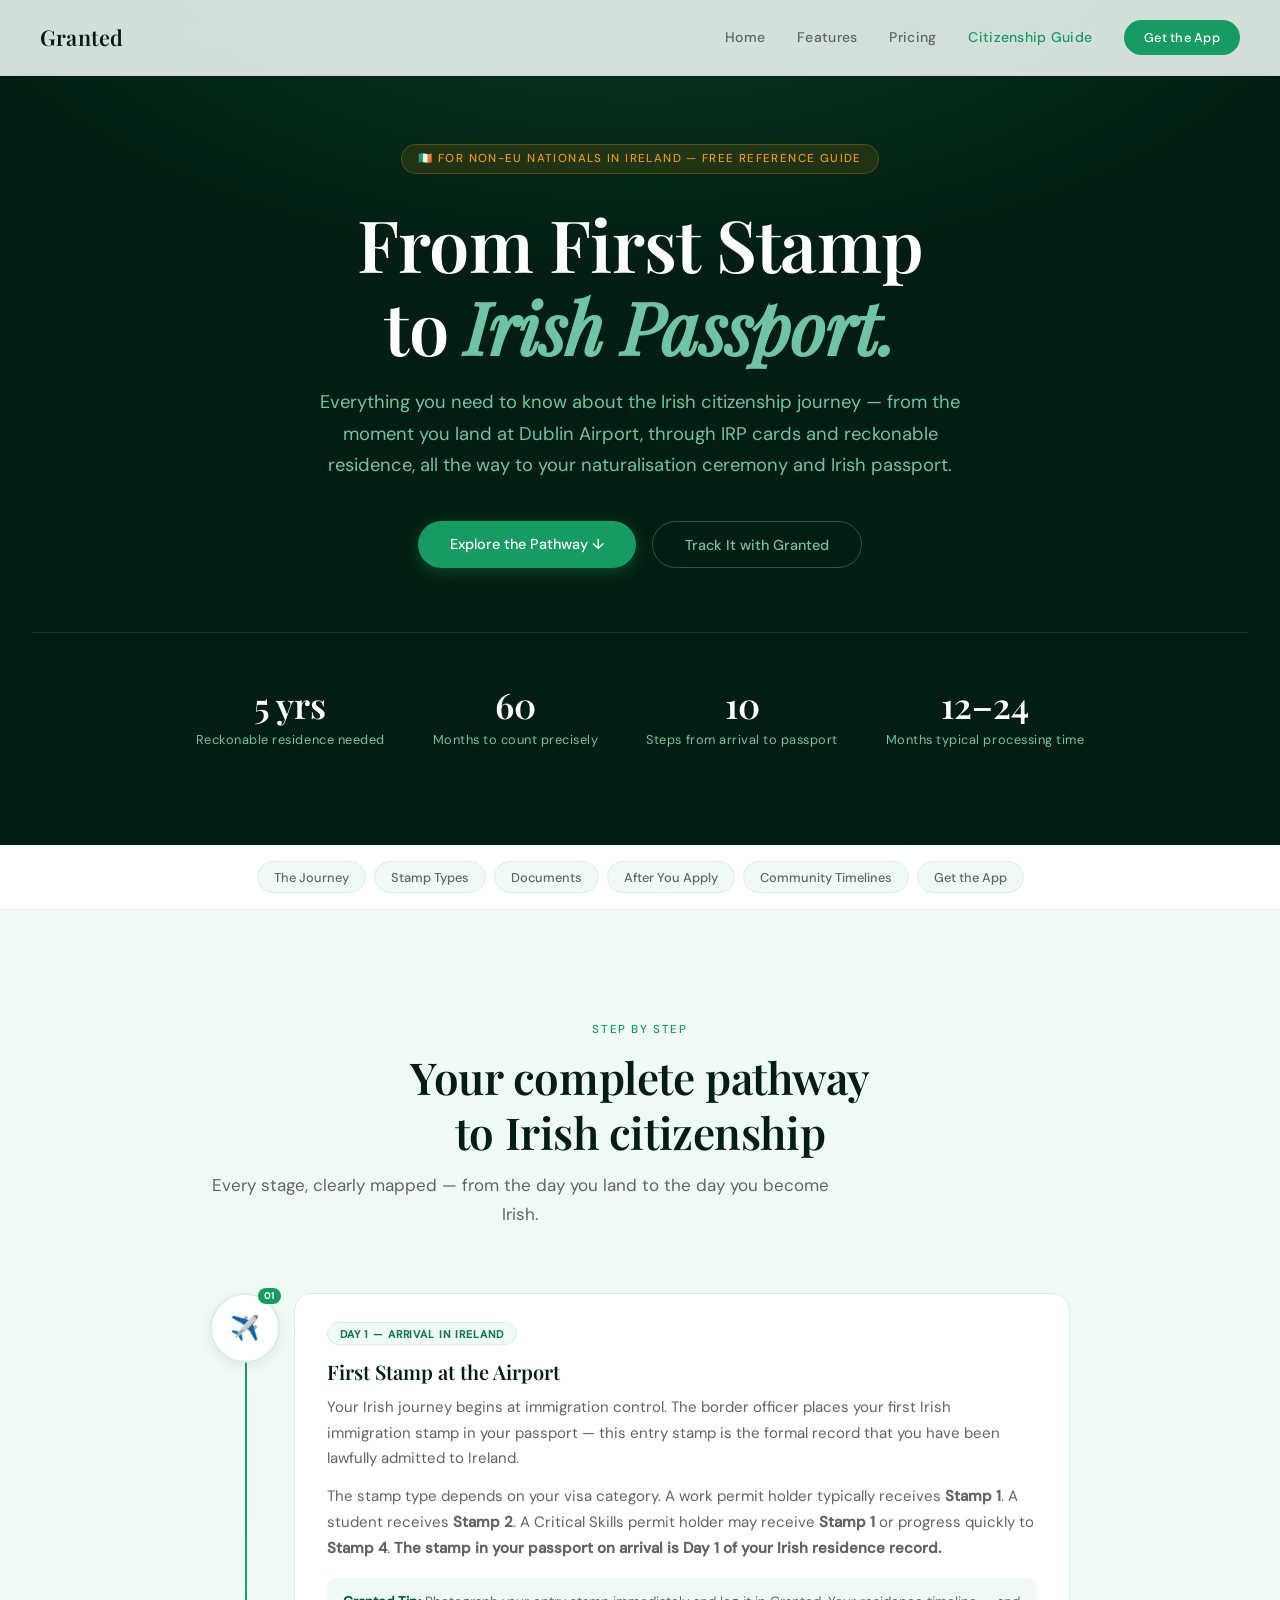
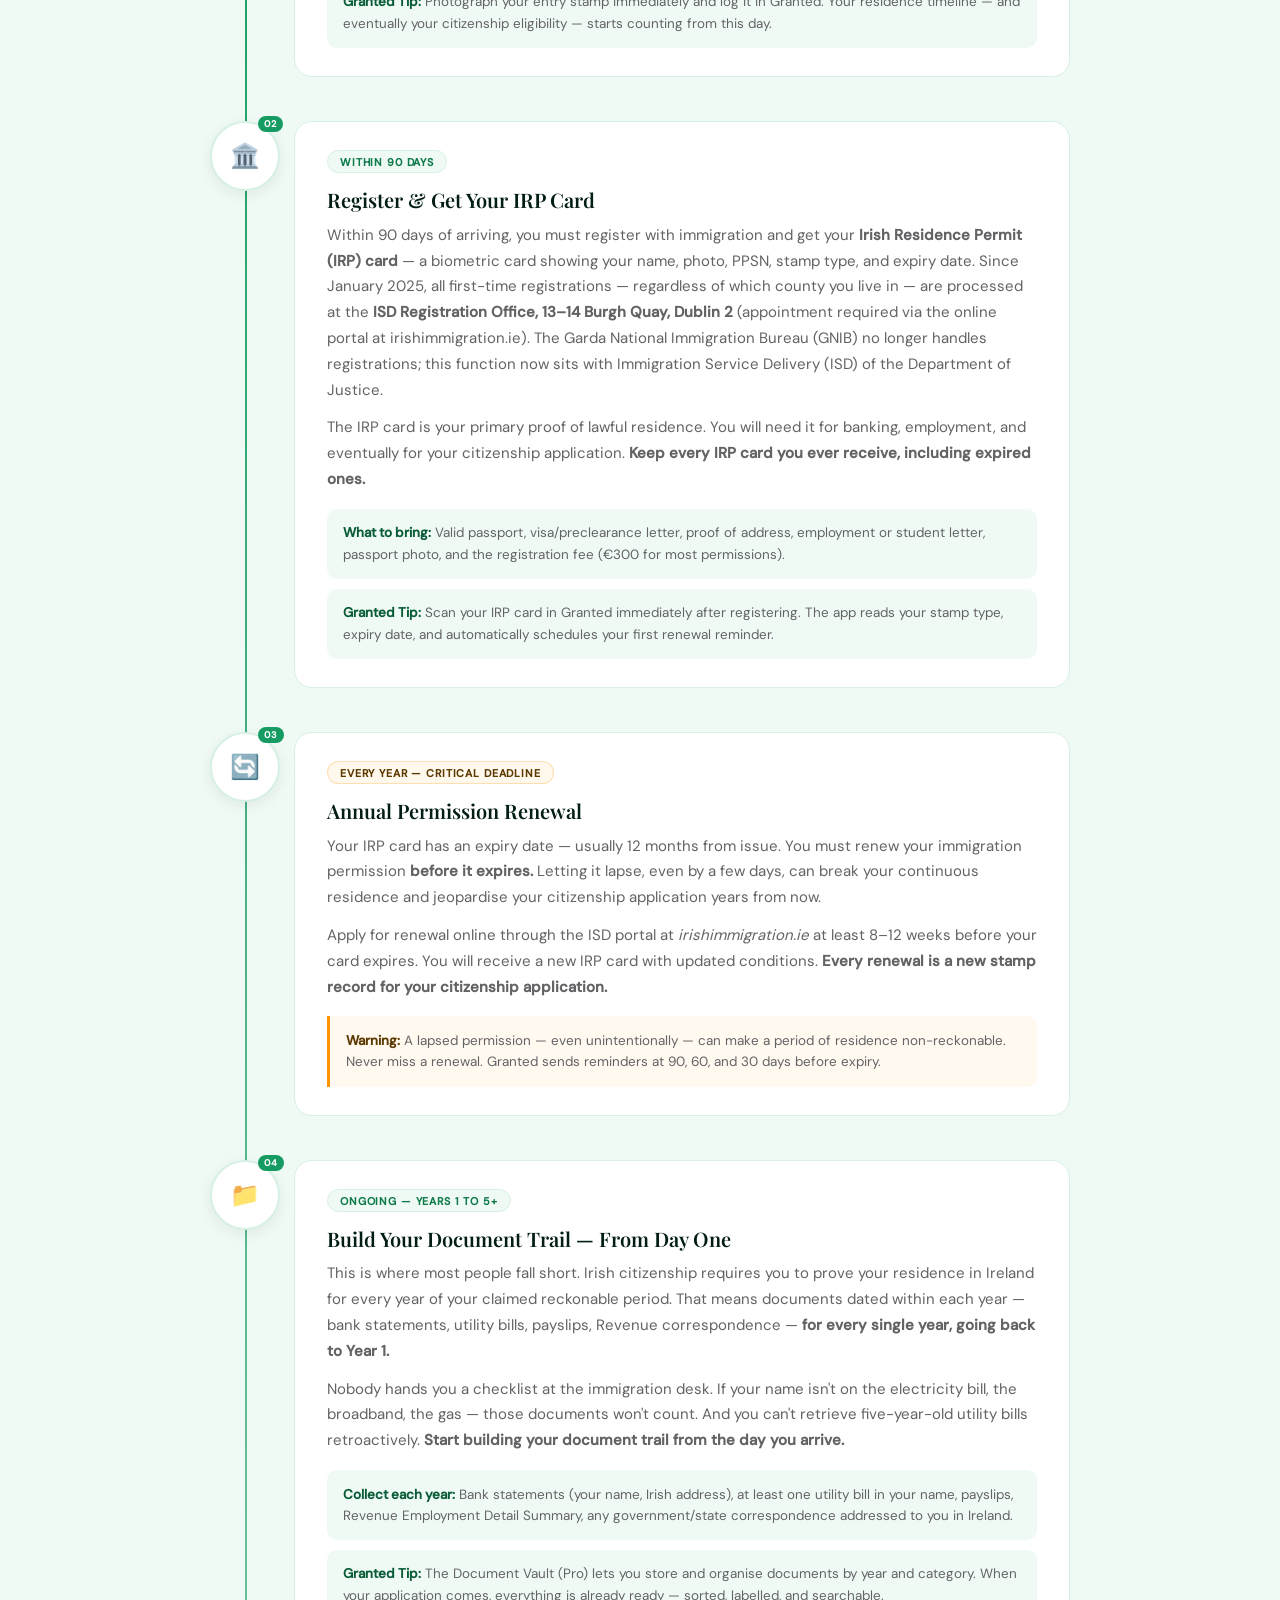
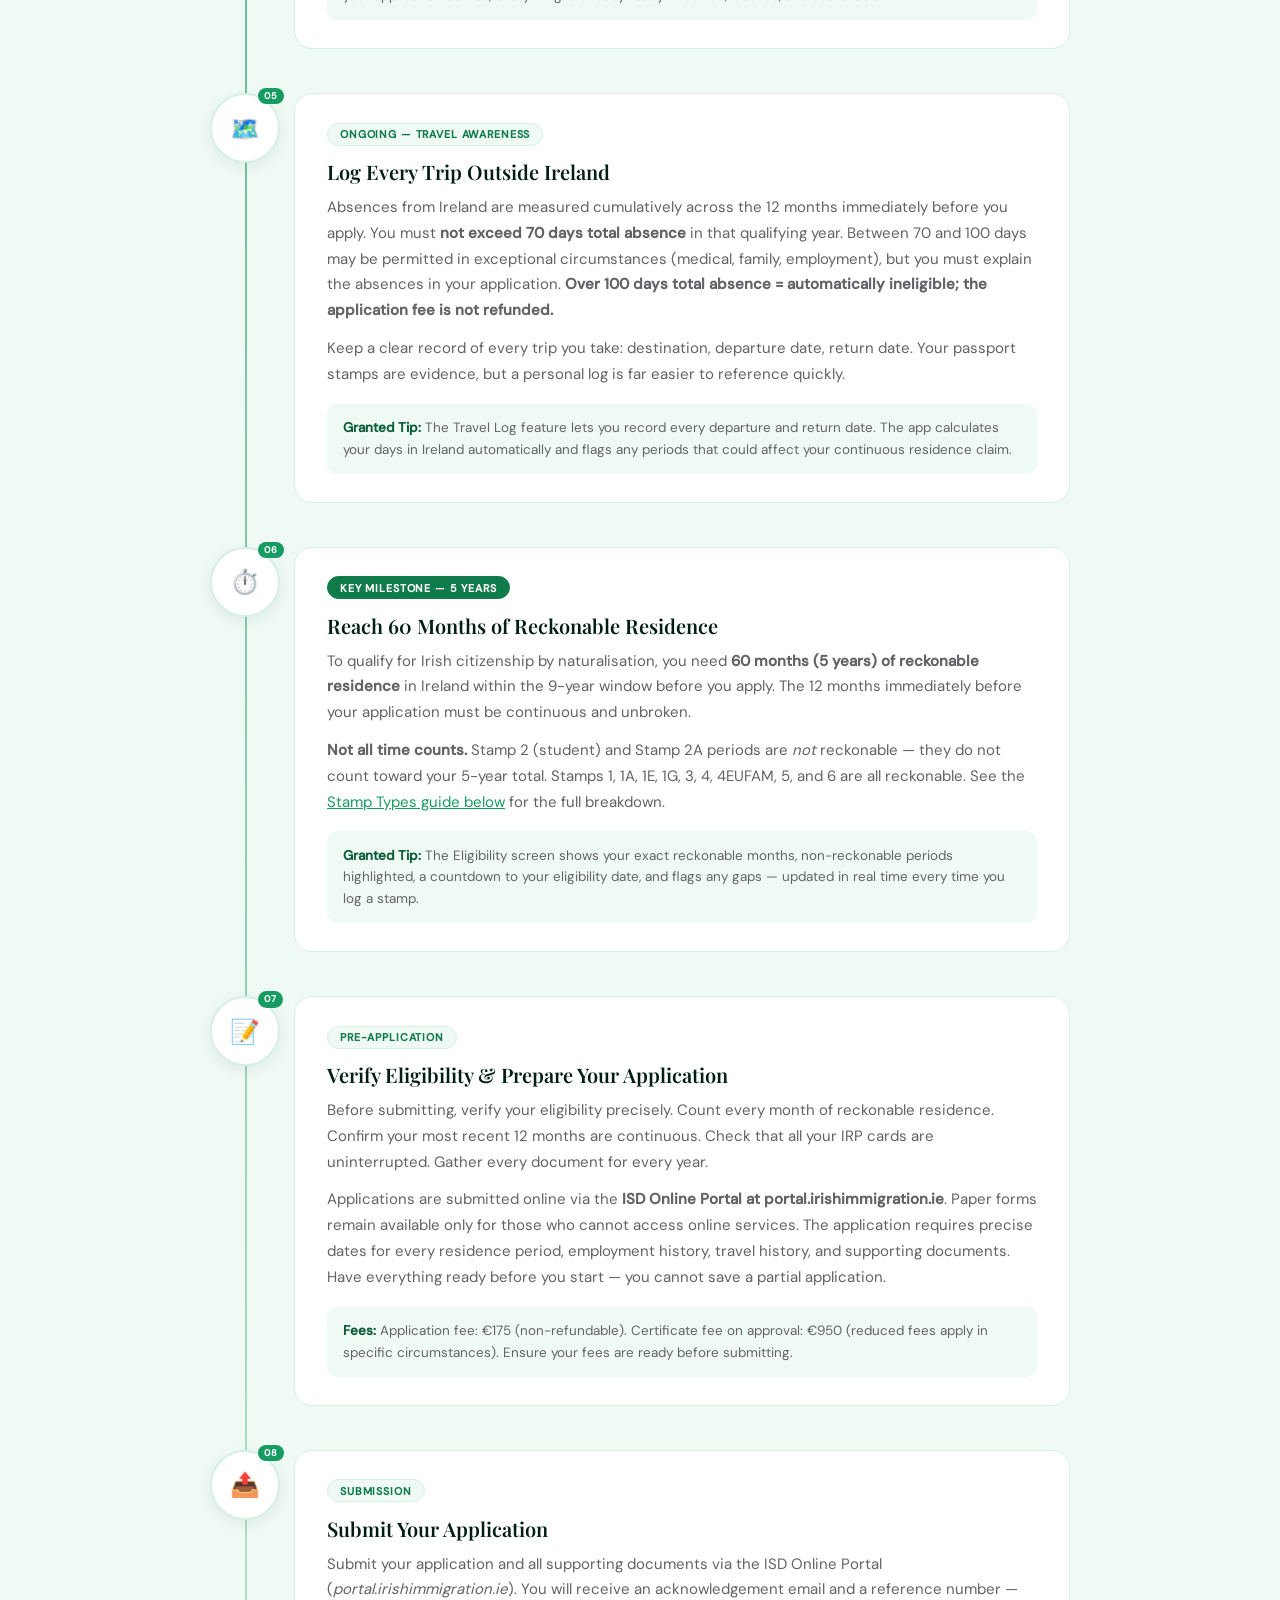
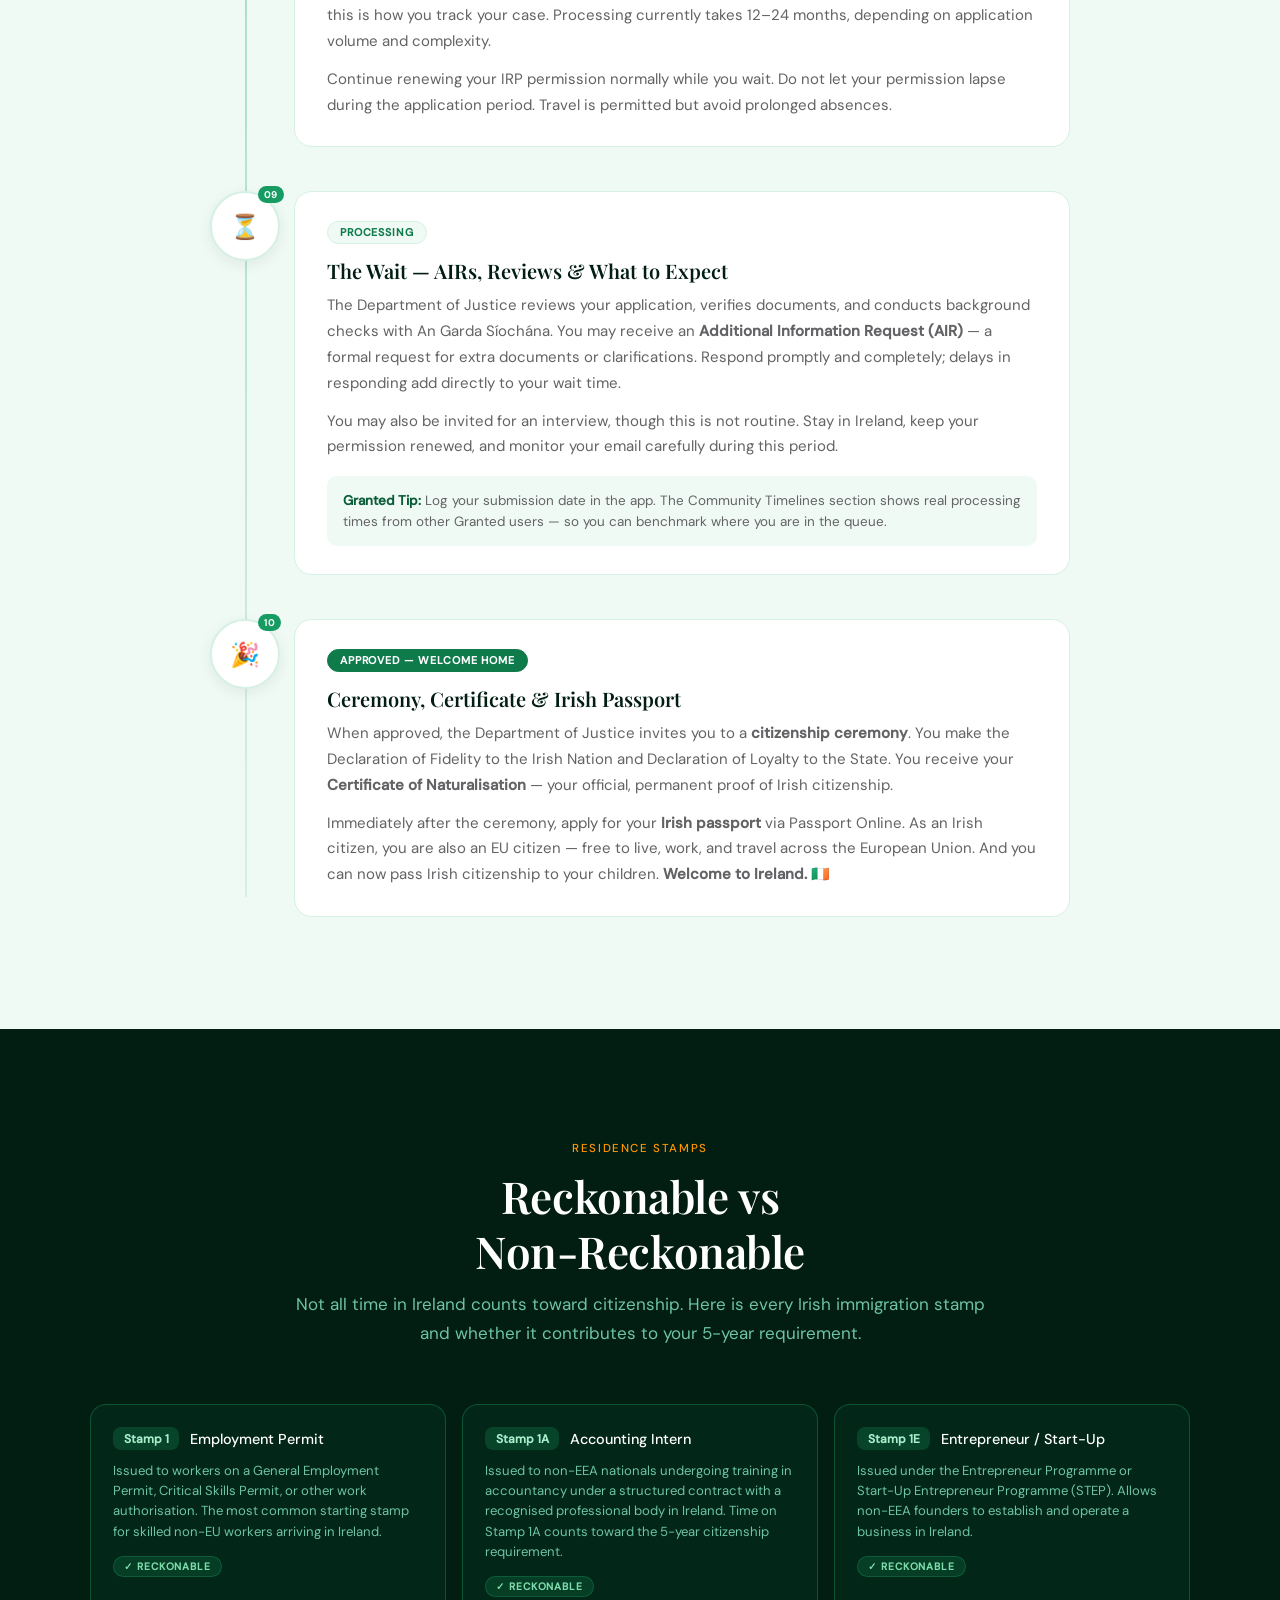
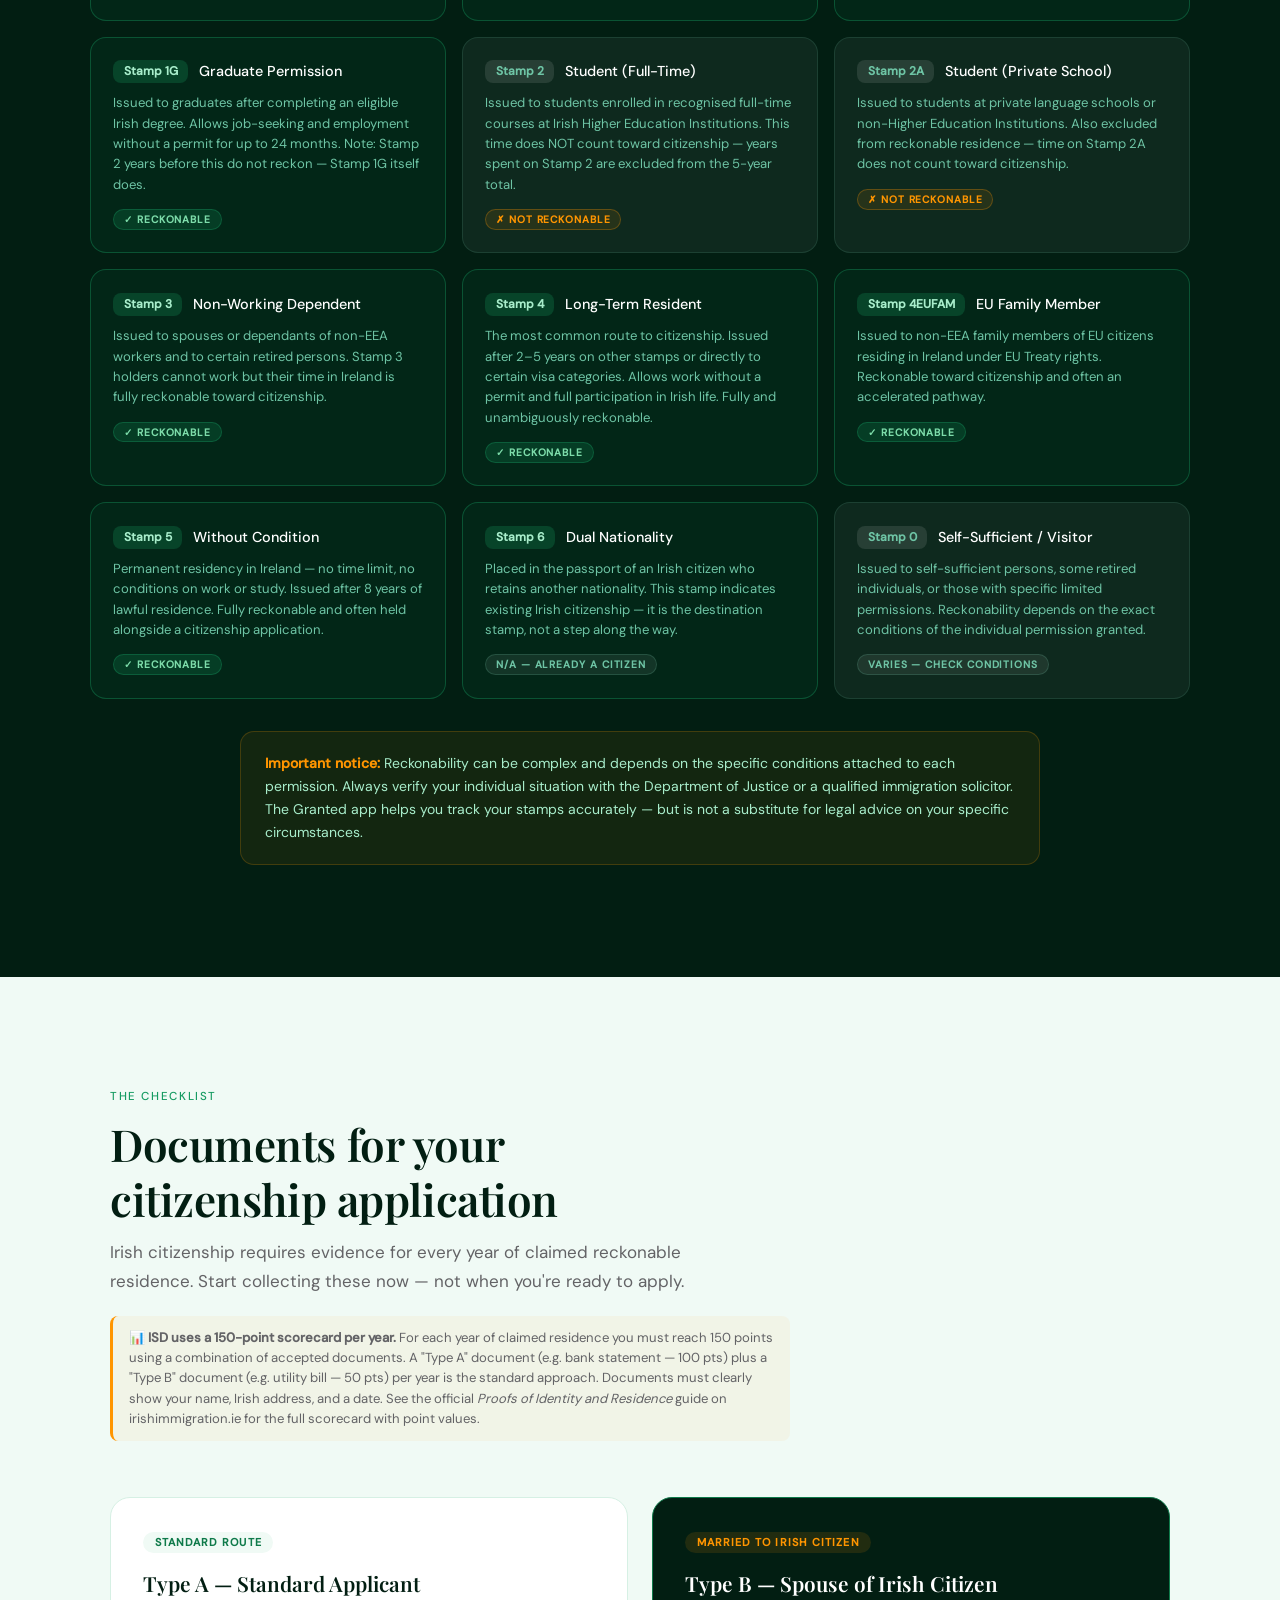
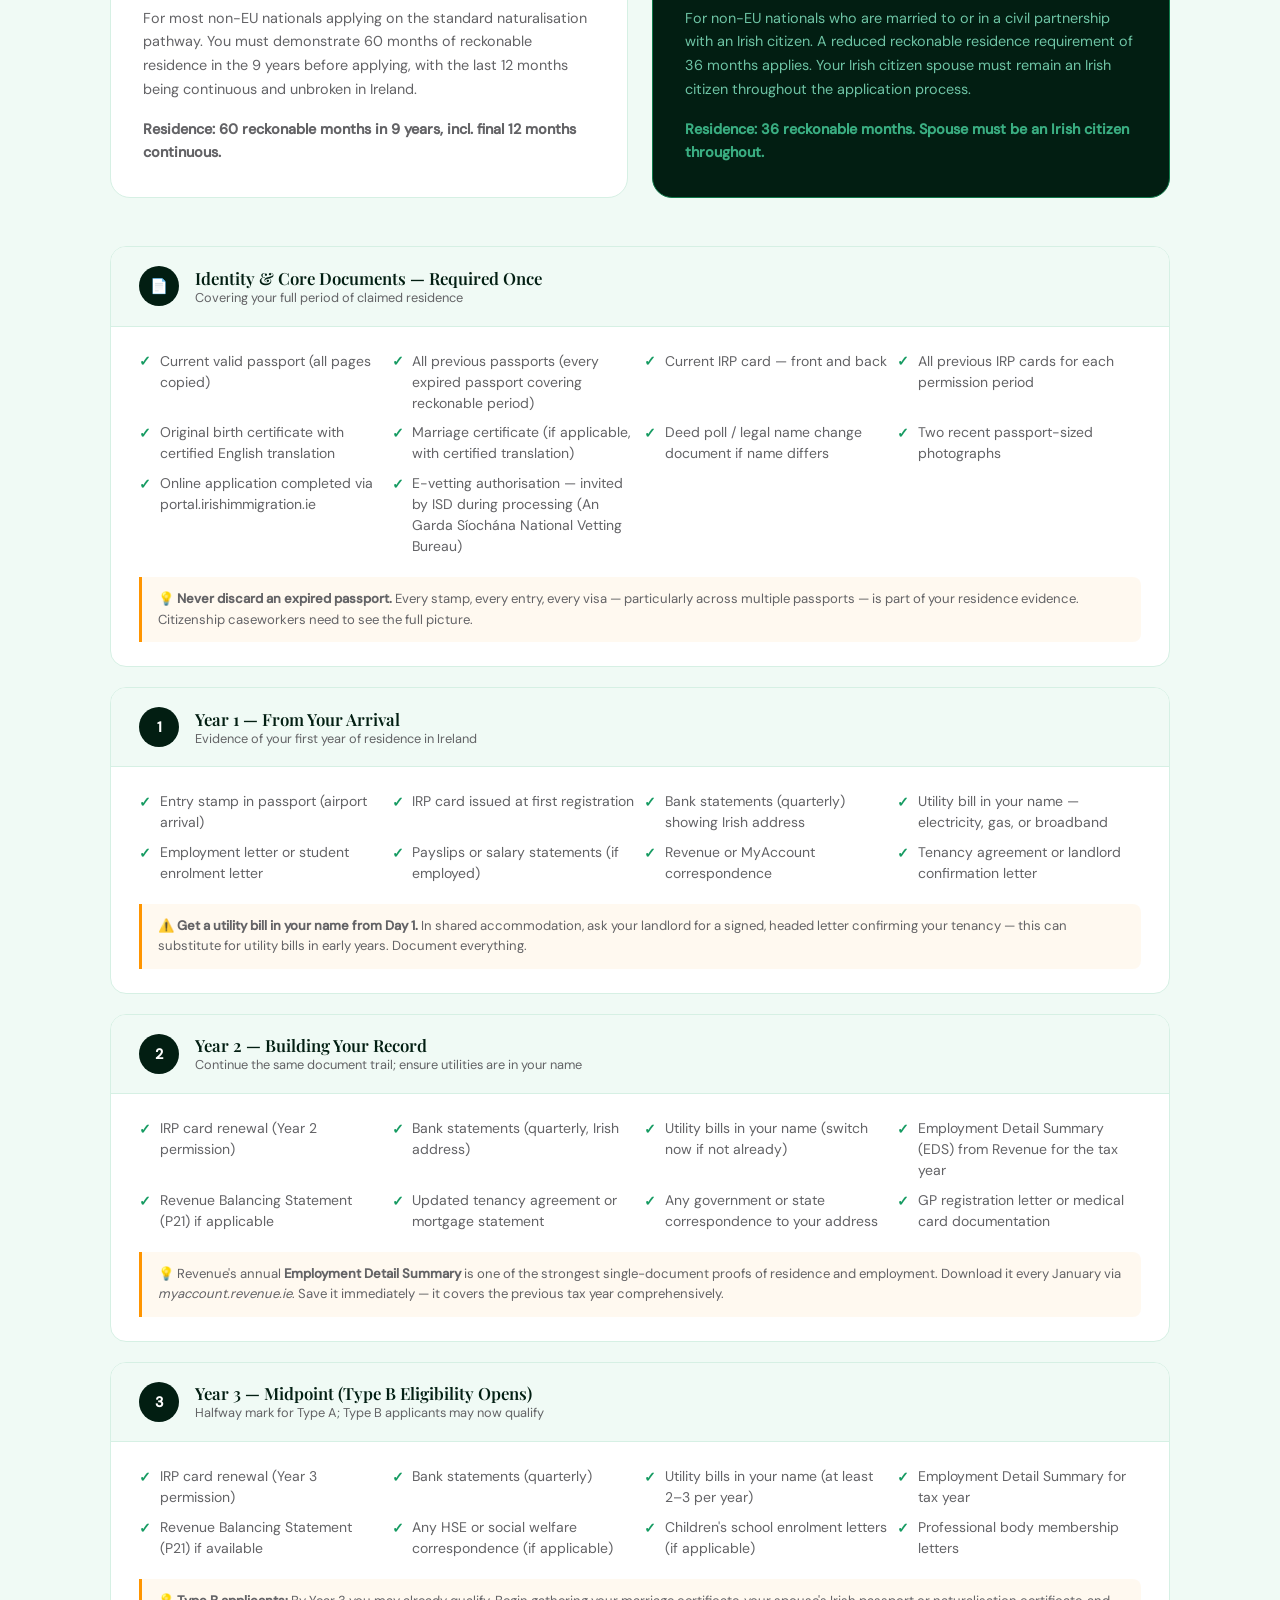
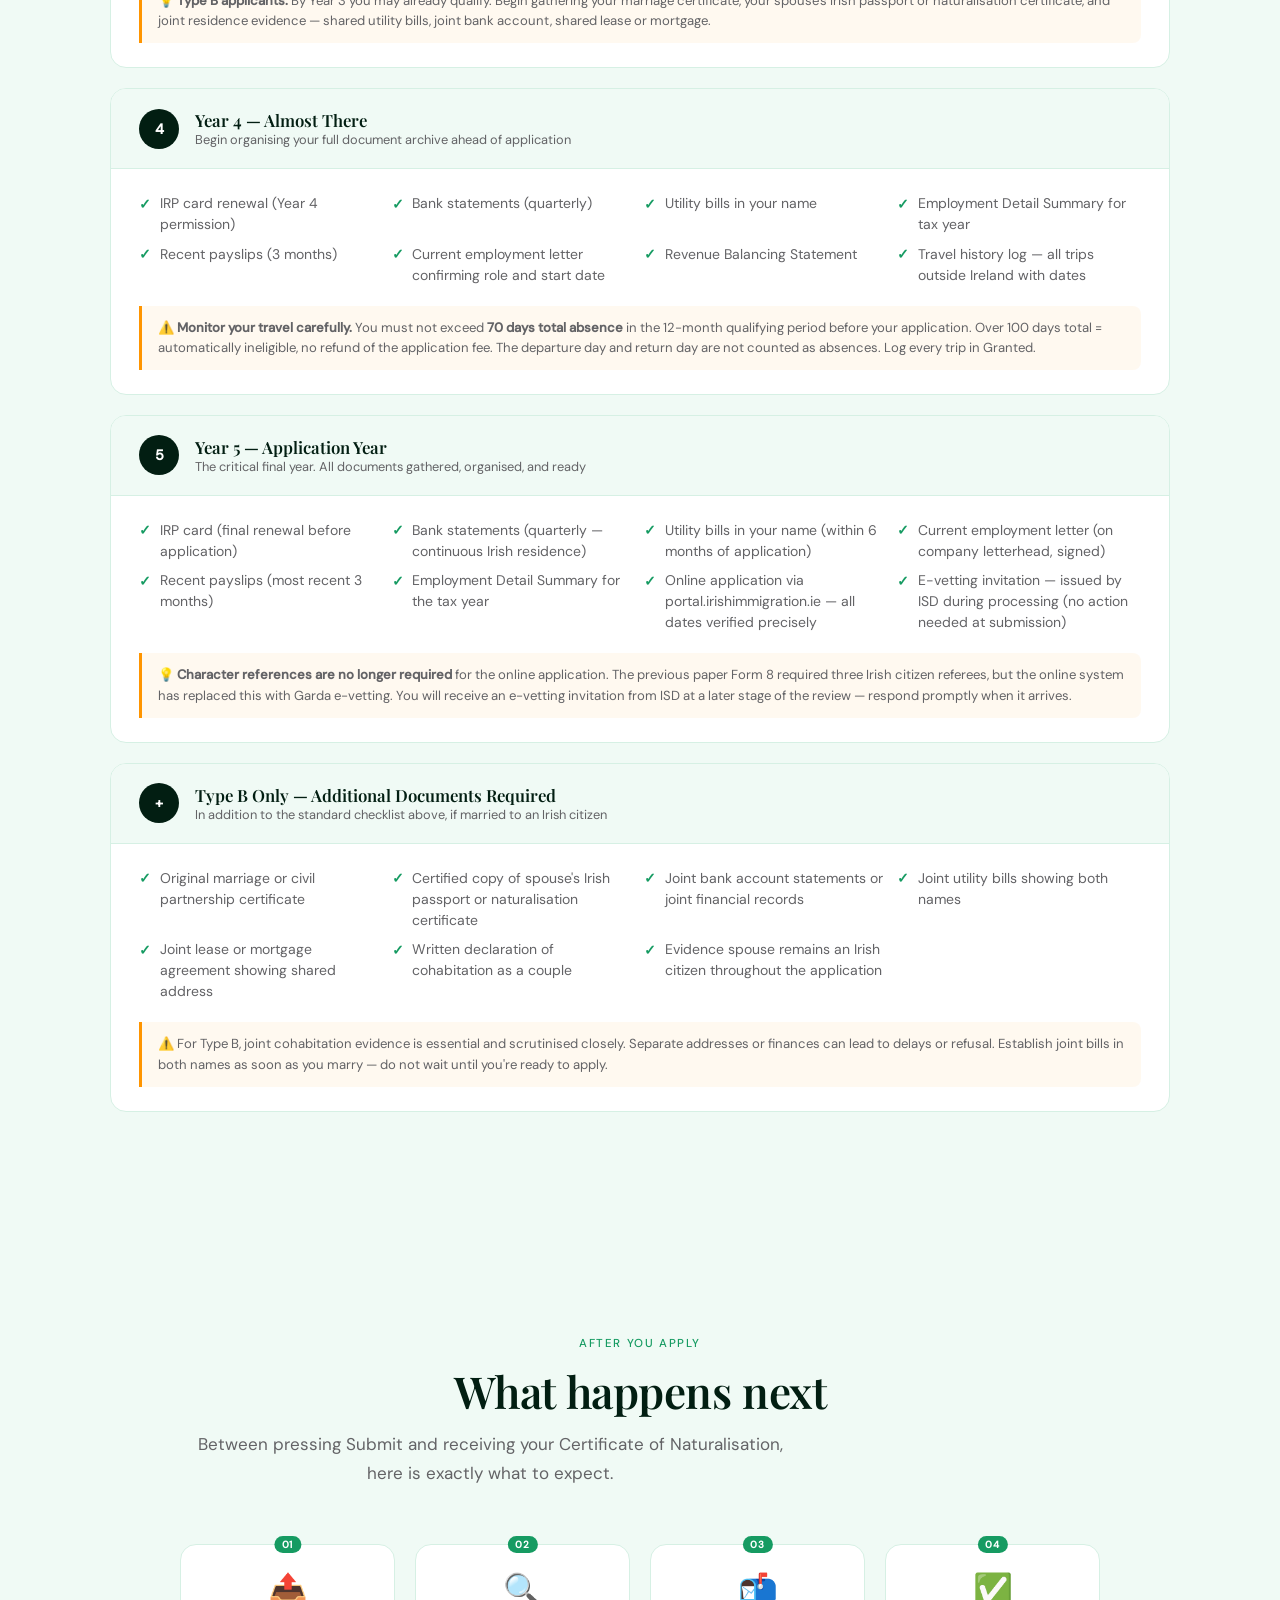
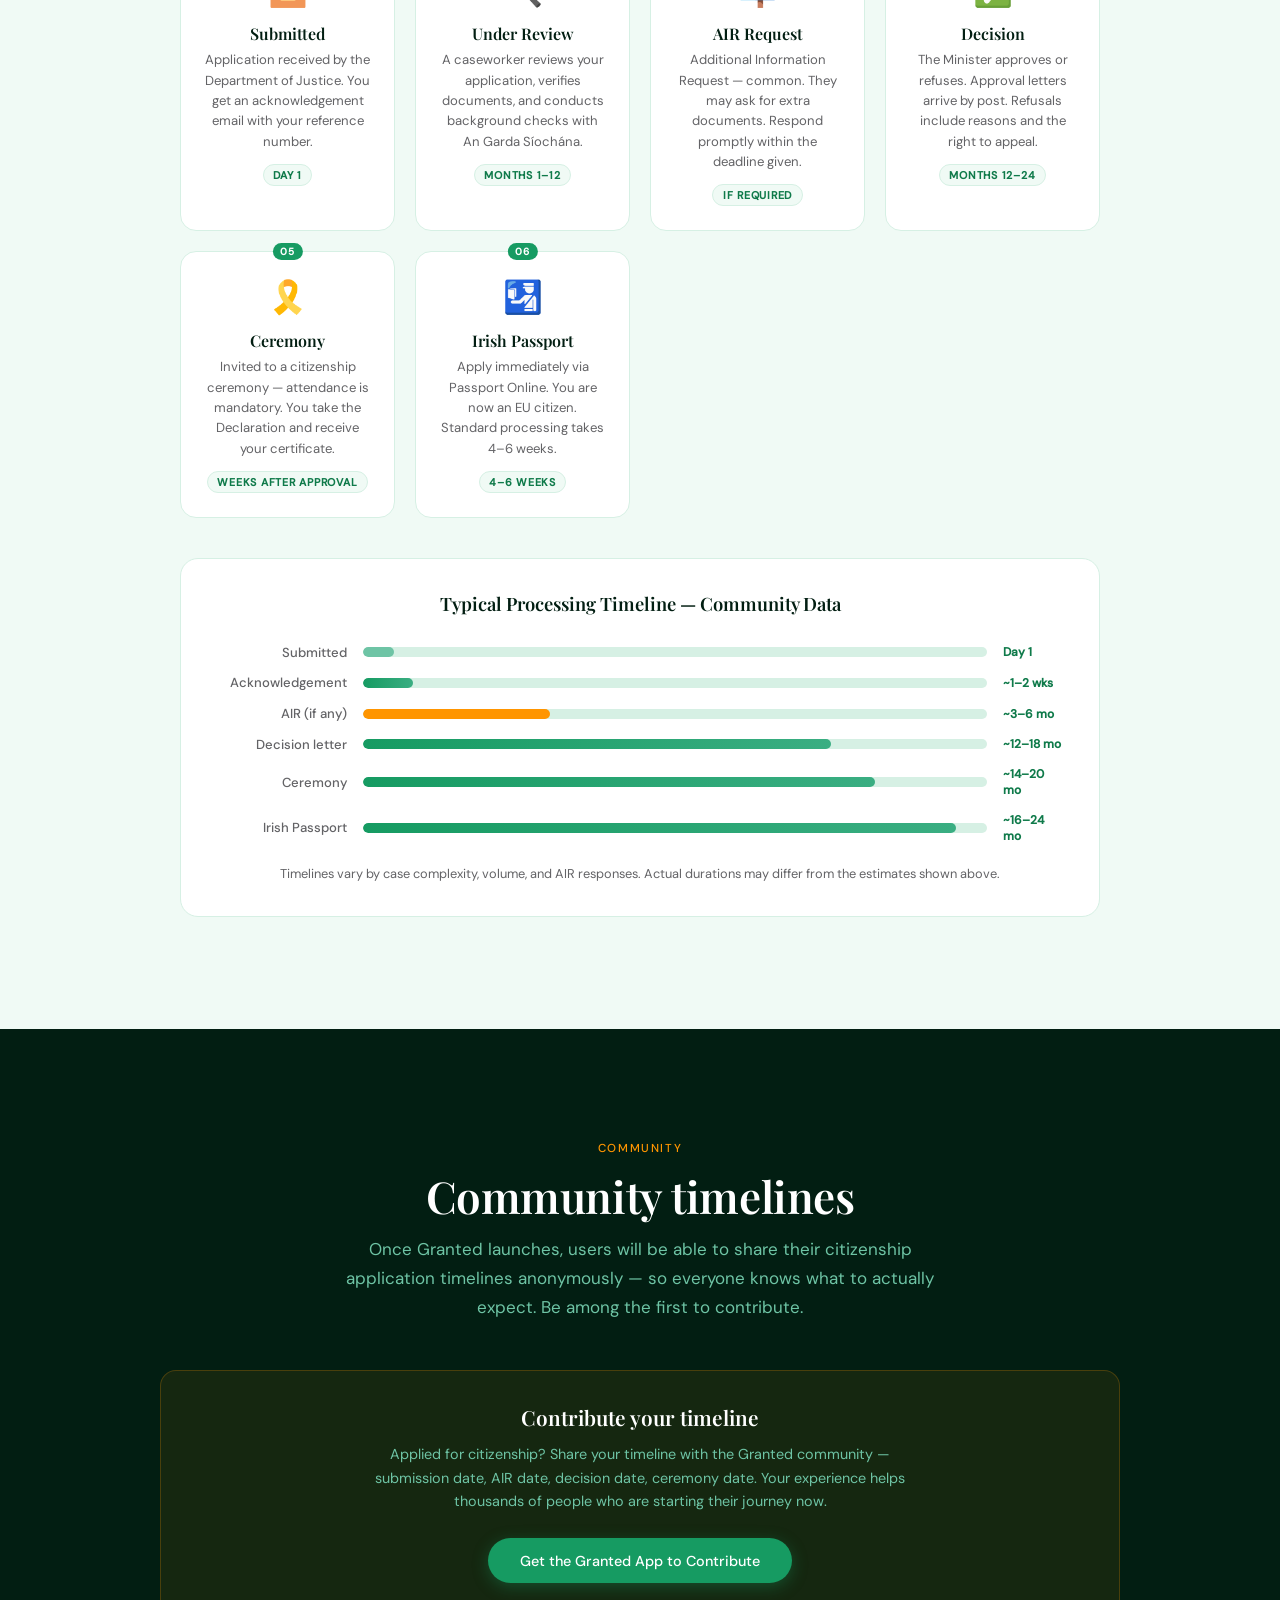
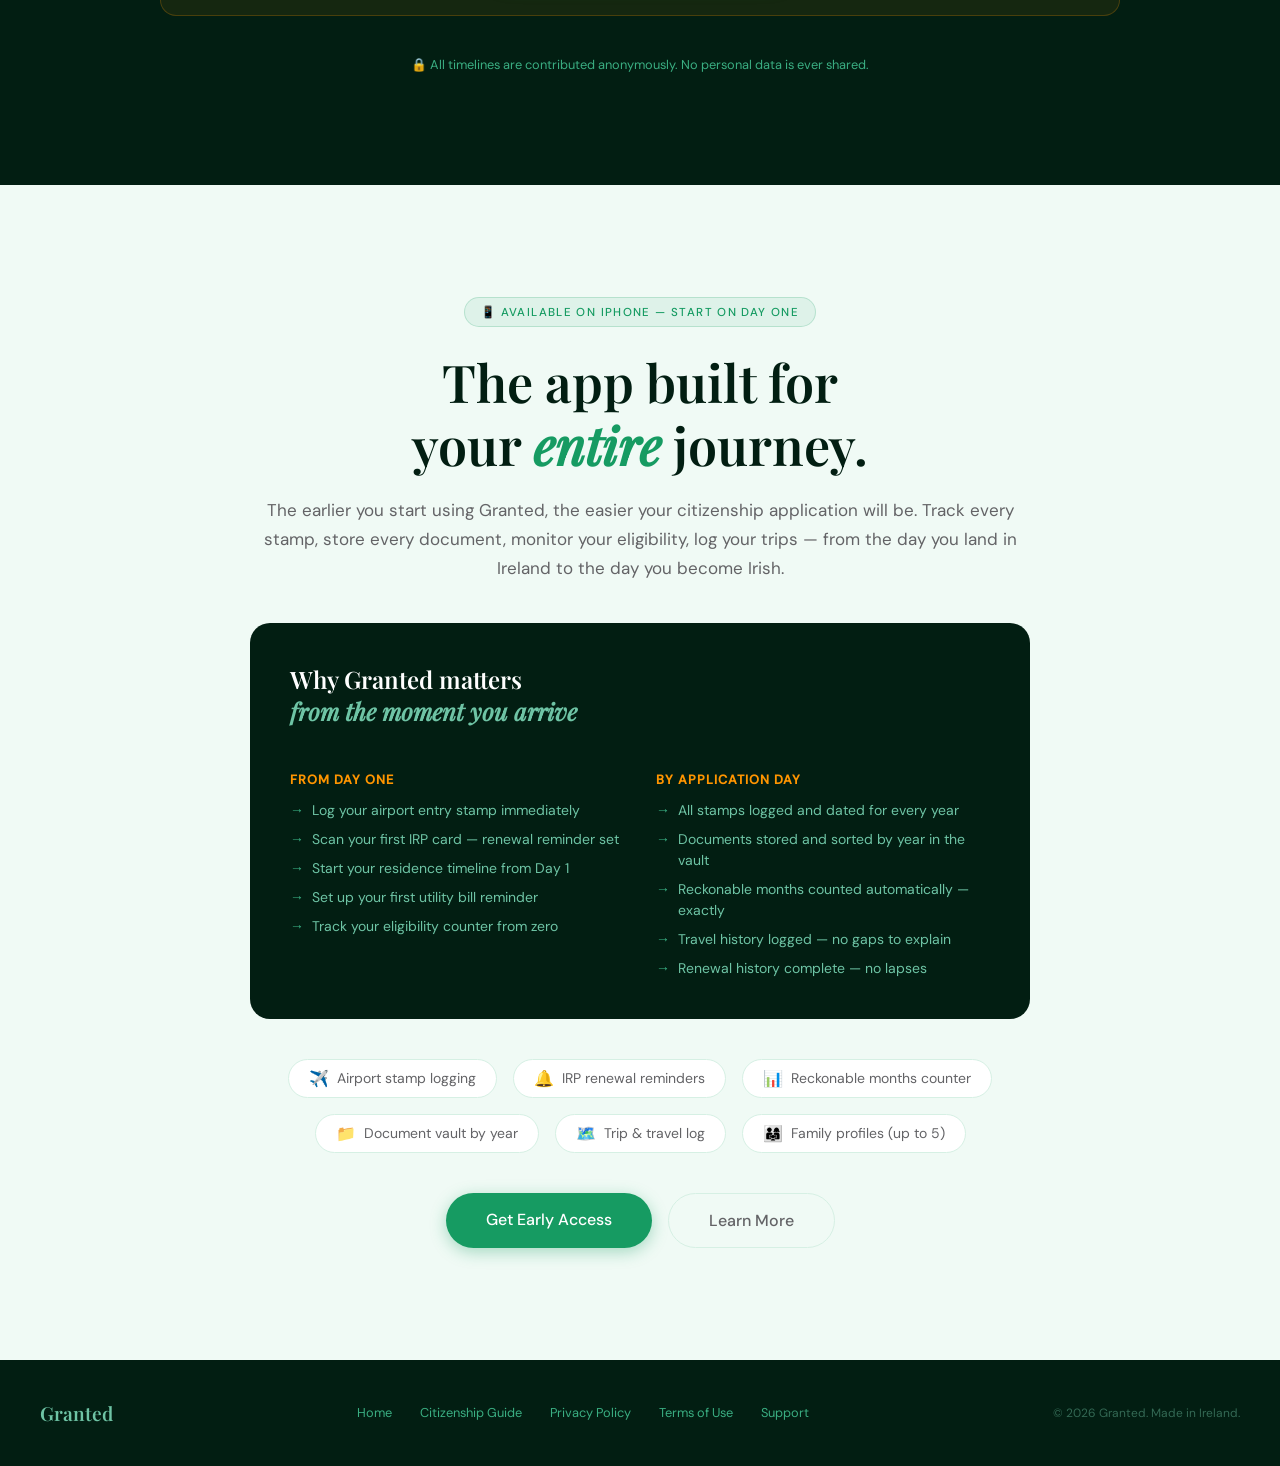
==== commit ace0c03d: "fix(legal): final pre-launch compliance pass — trial disclosure, label accuracy, stamp corrections -" ====
--- a/citizenship.html
+++ b/citizenship.html
@@ -1046,7 +1046,7 @@
             <span class="stamp-name">Dual Nationality</span>
           </div>
           <p class="stamp-desc">Placed in the passport of an Irish citizen who retains another nationality. This stamp indicates existing Irish citizenship — it is the destination stamp, not a step along the way.</p>
-          <span class="rec-badge yes">✓ Reckonable</span>
+          <span class="rec-badge varies">N/A — already a citizen</span>
         </div>
 
         <div class="stamp-card">
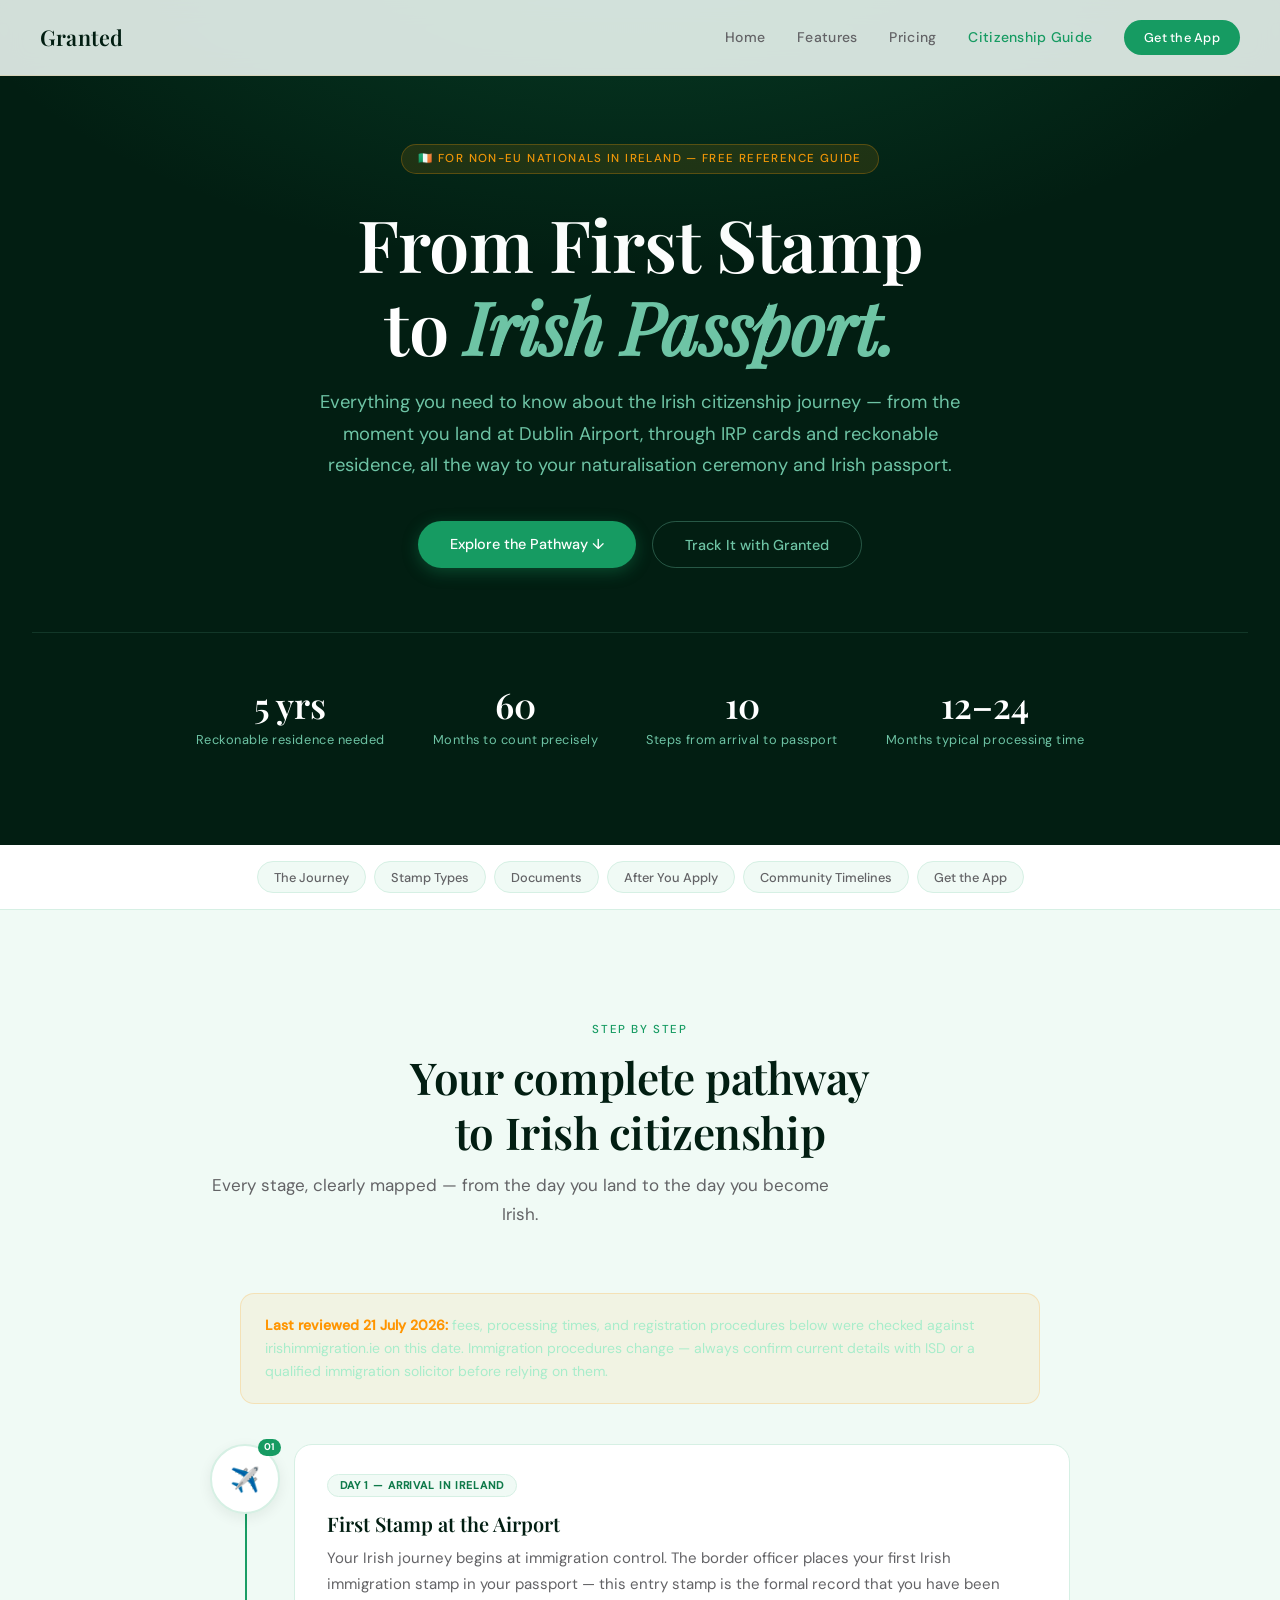
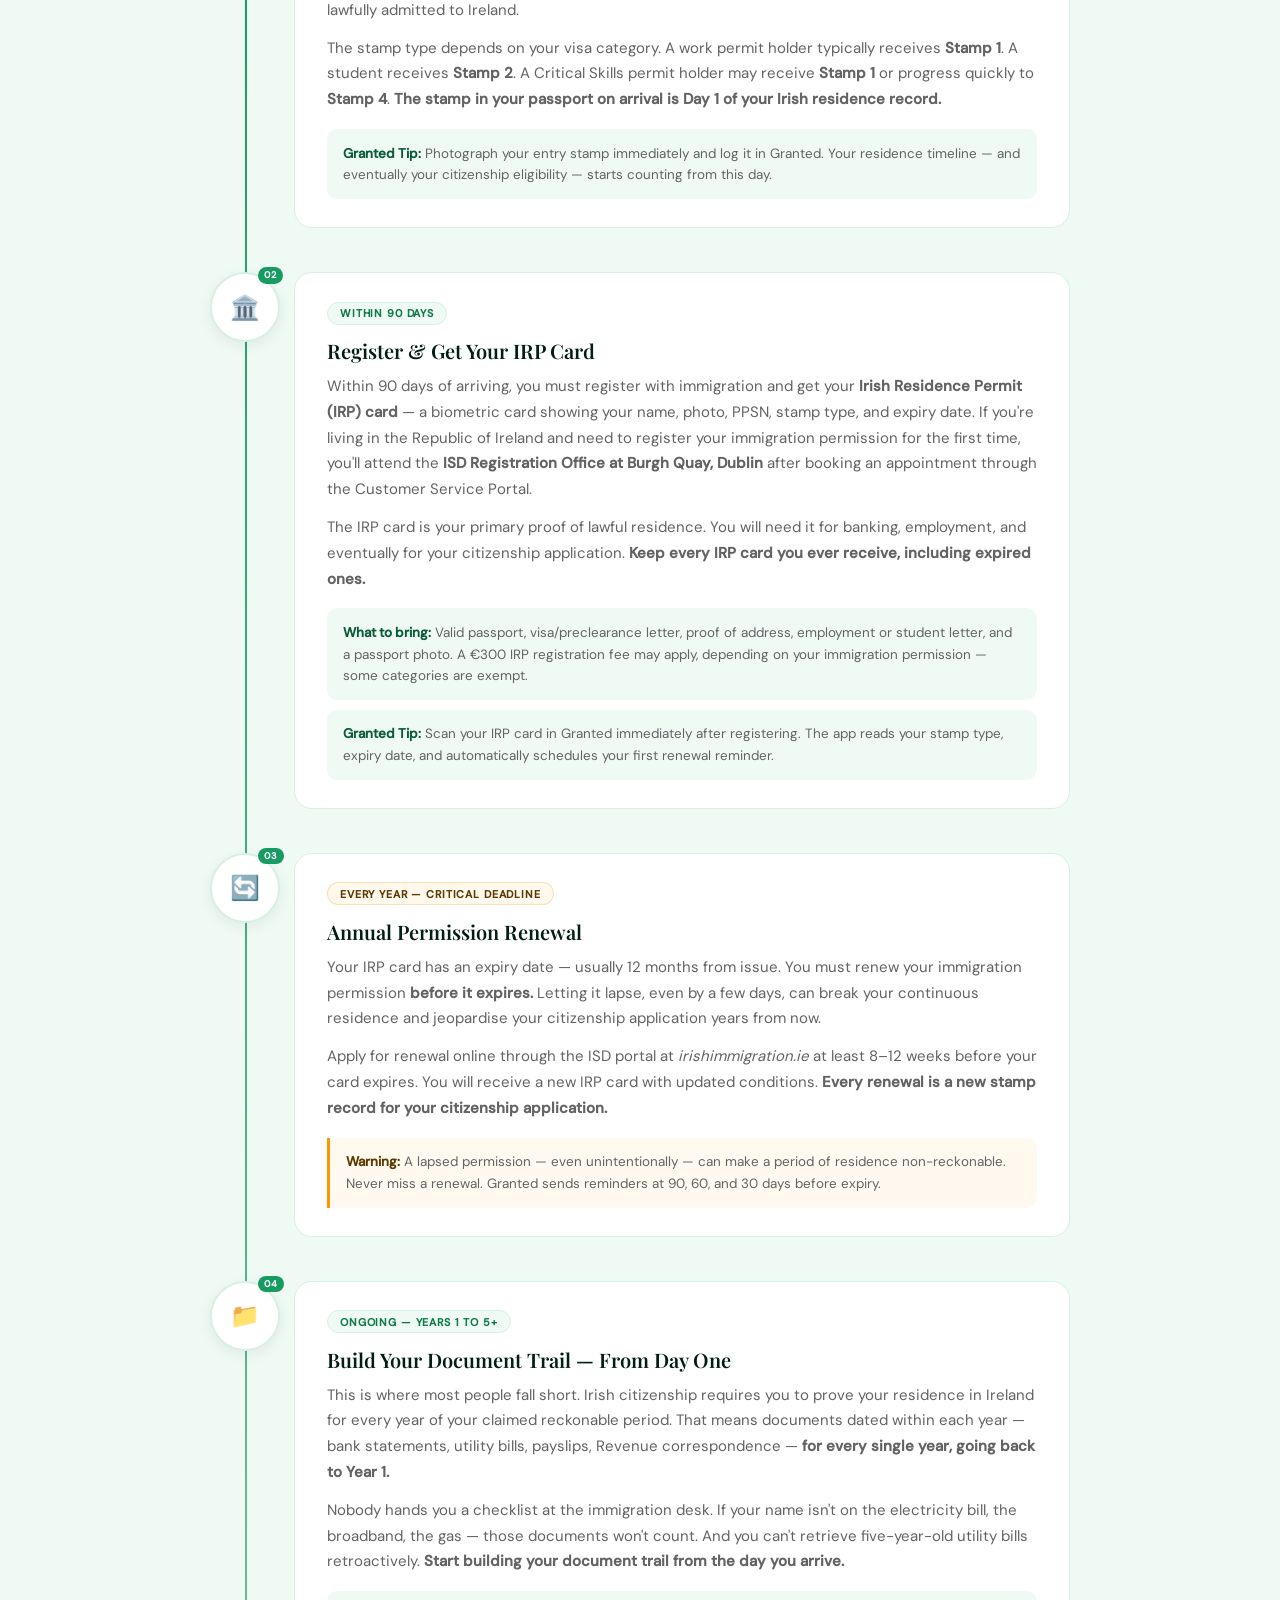
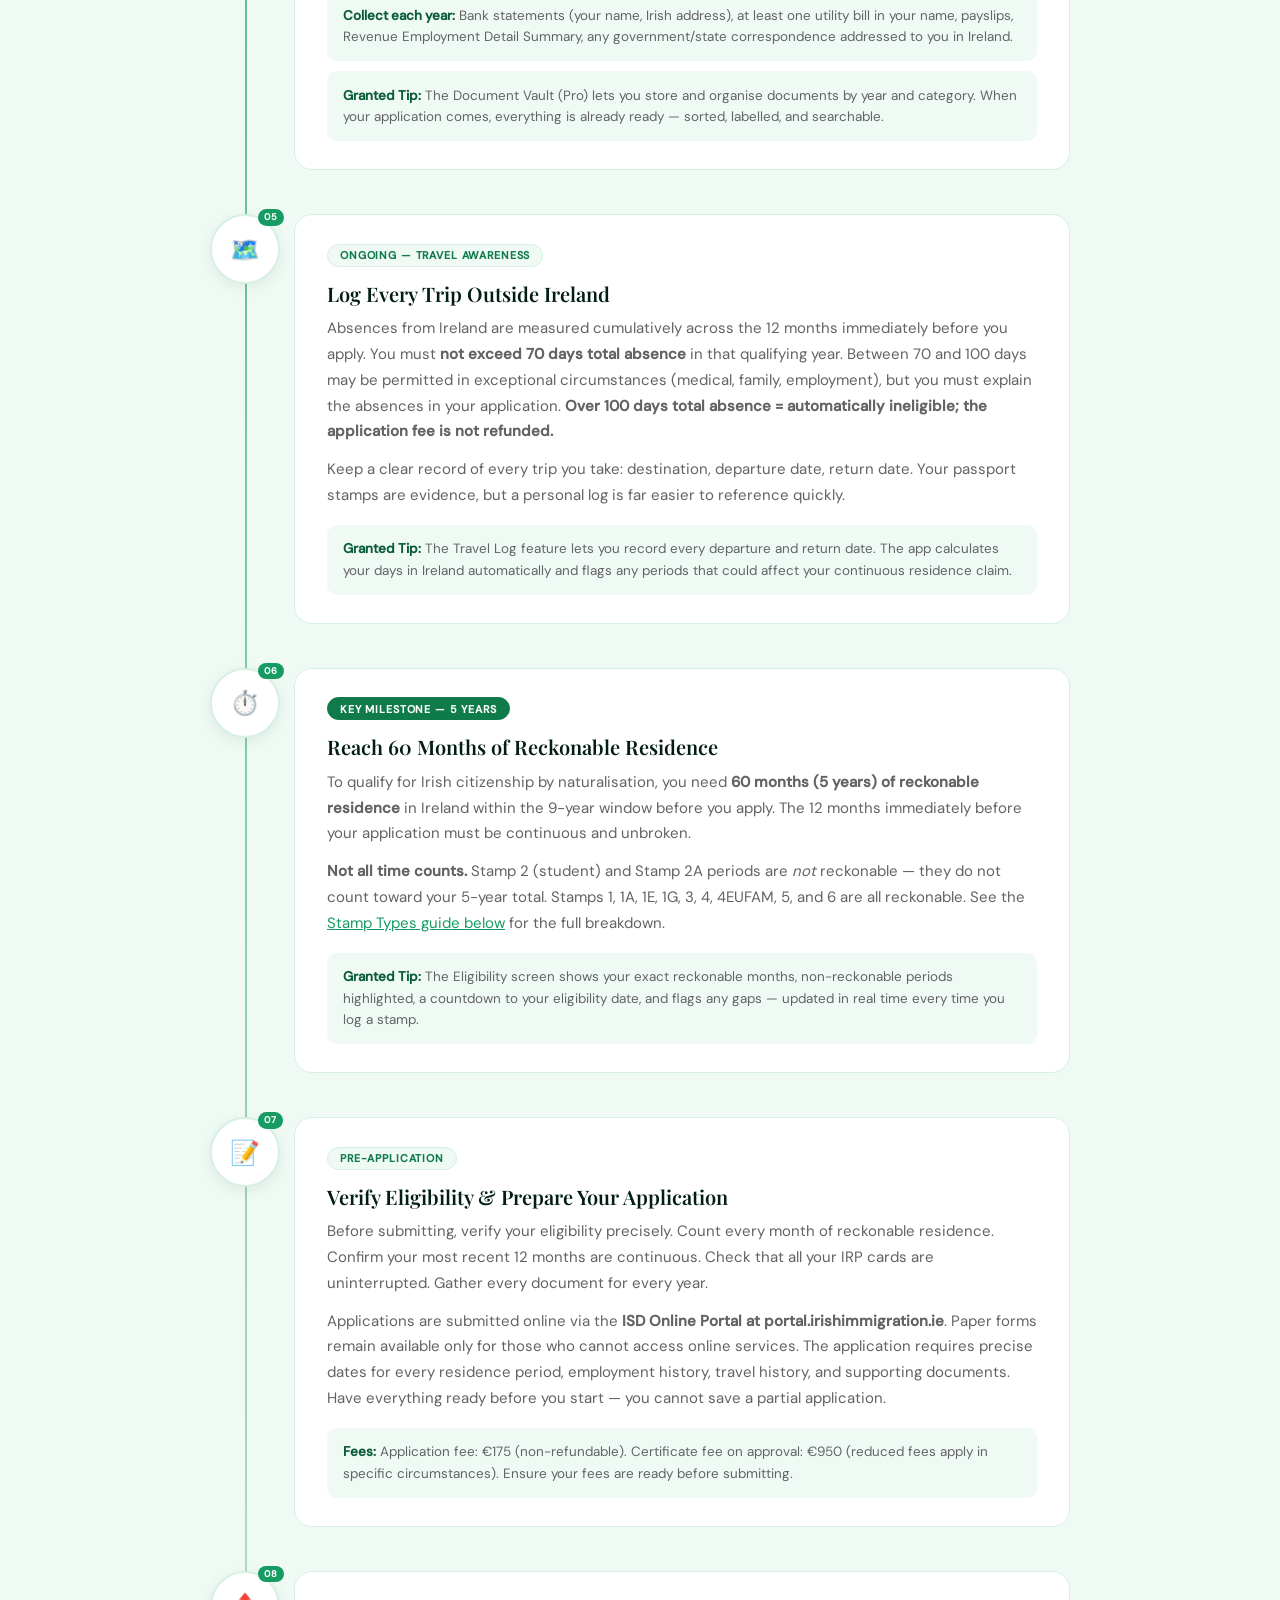
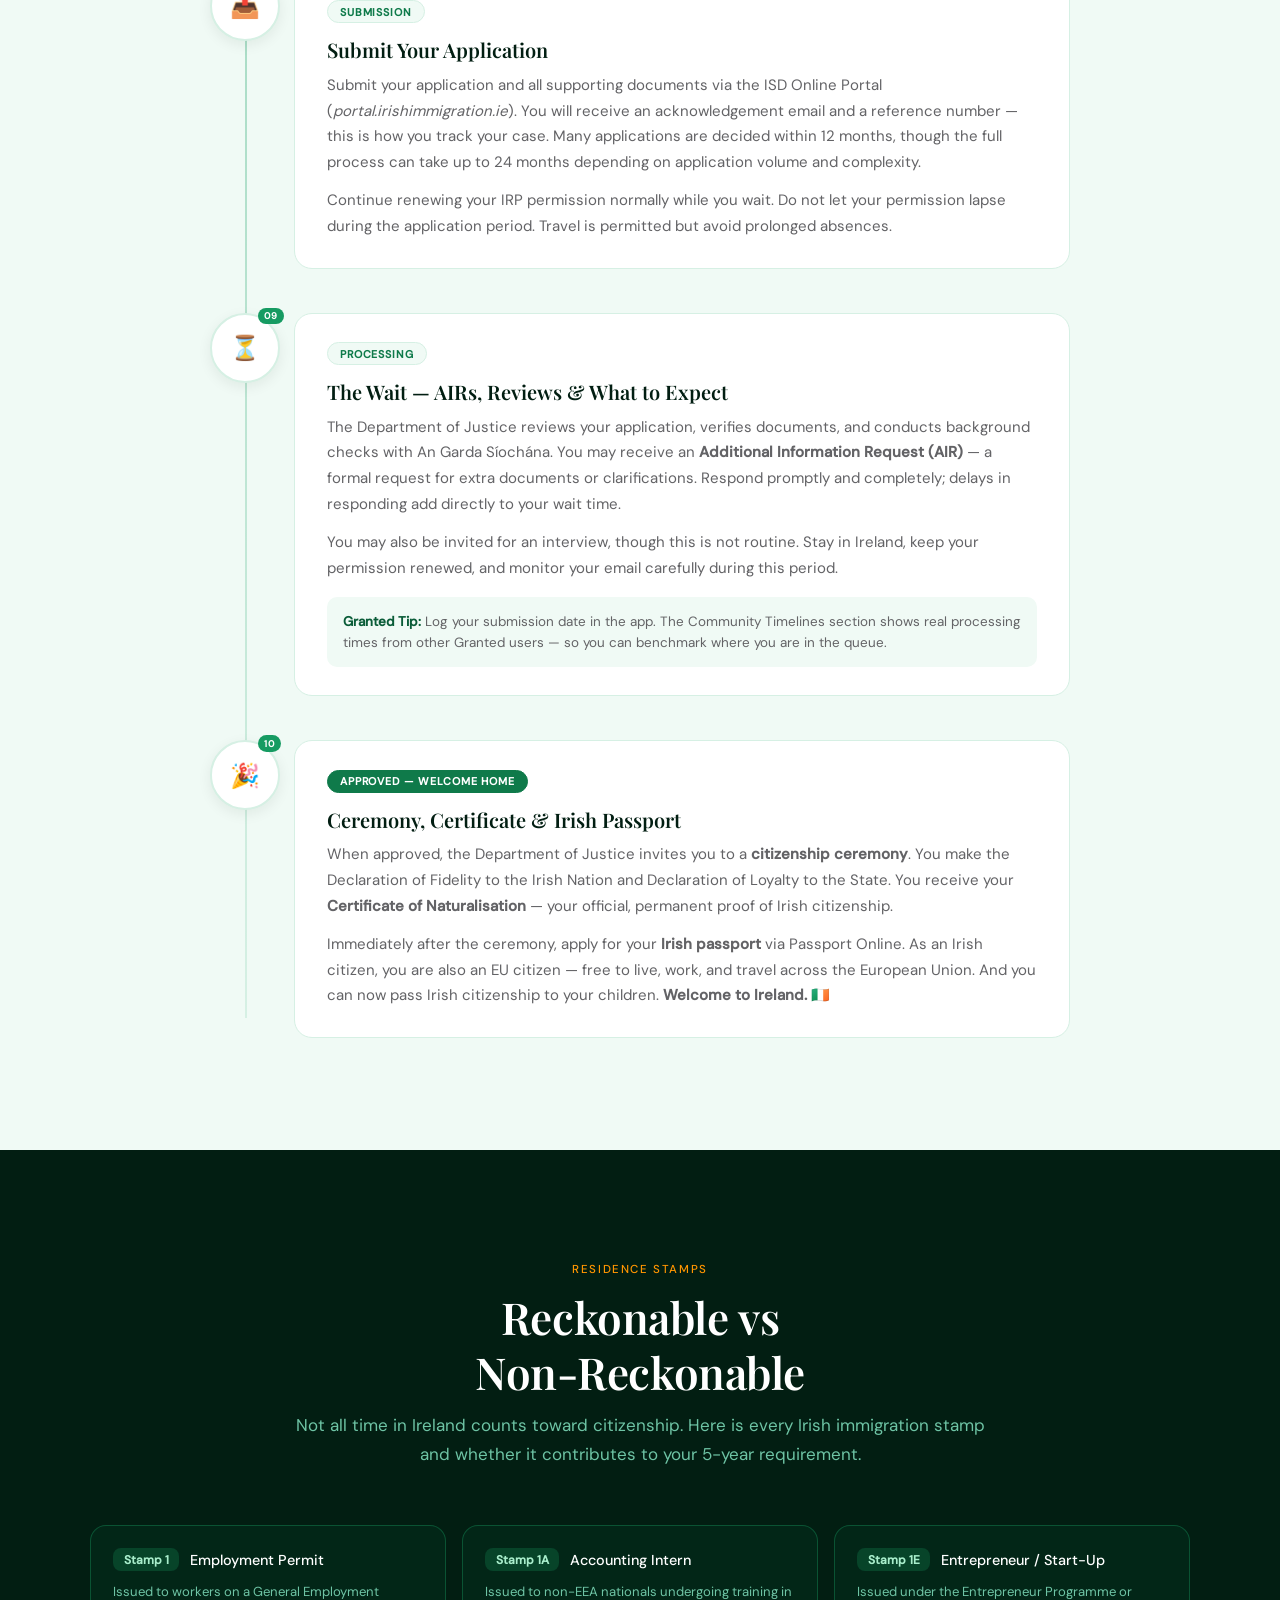
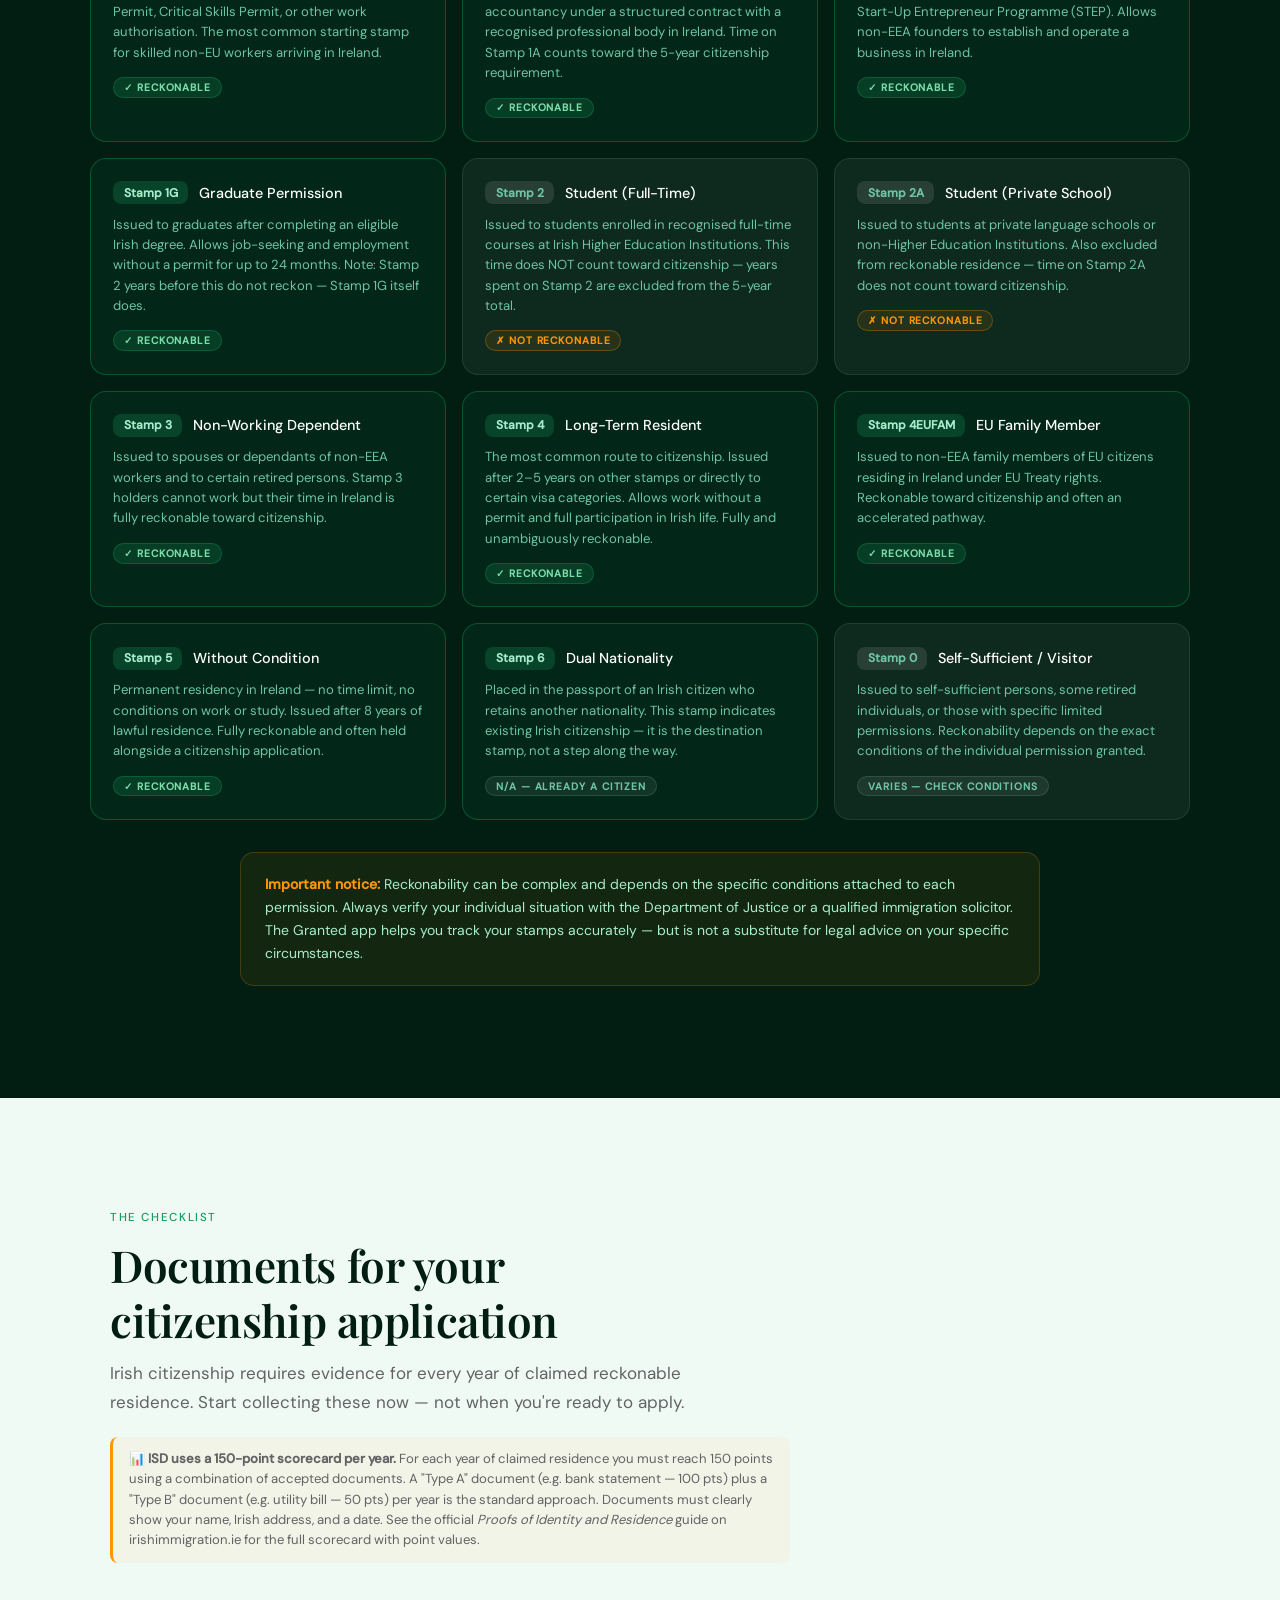
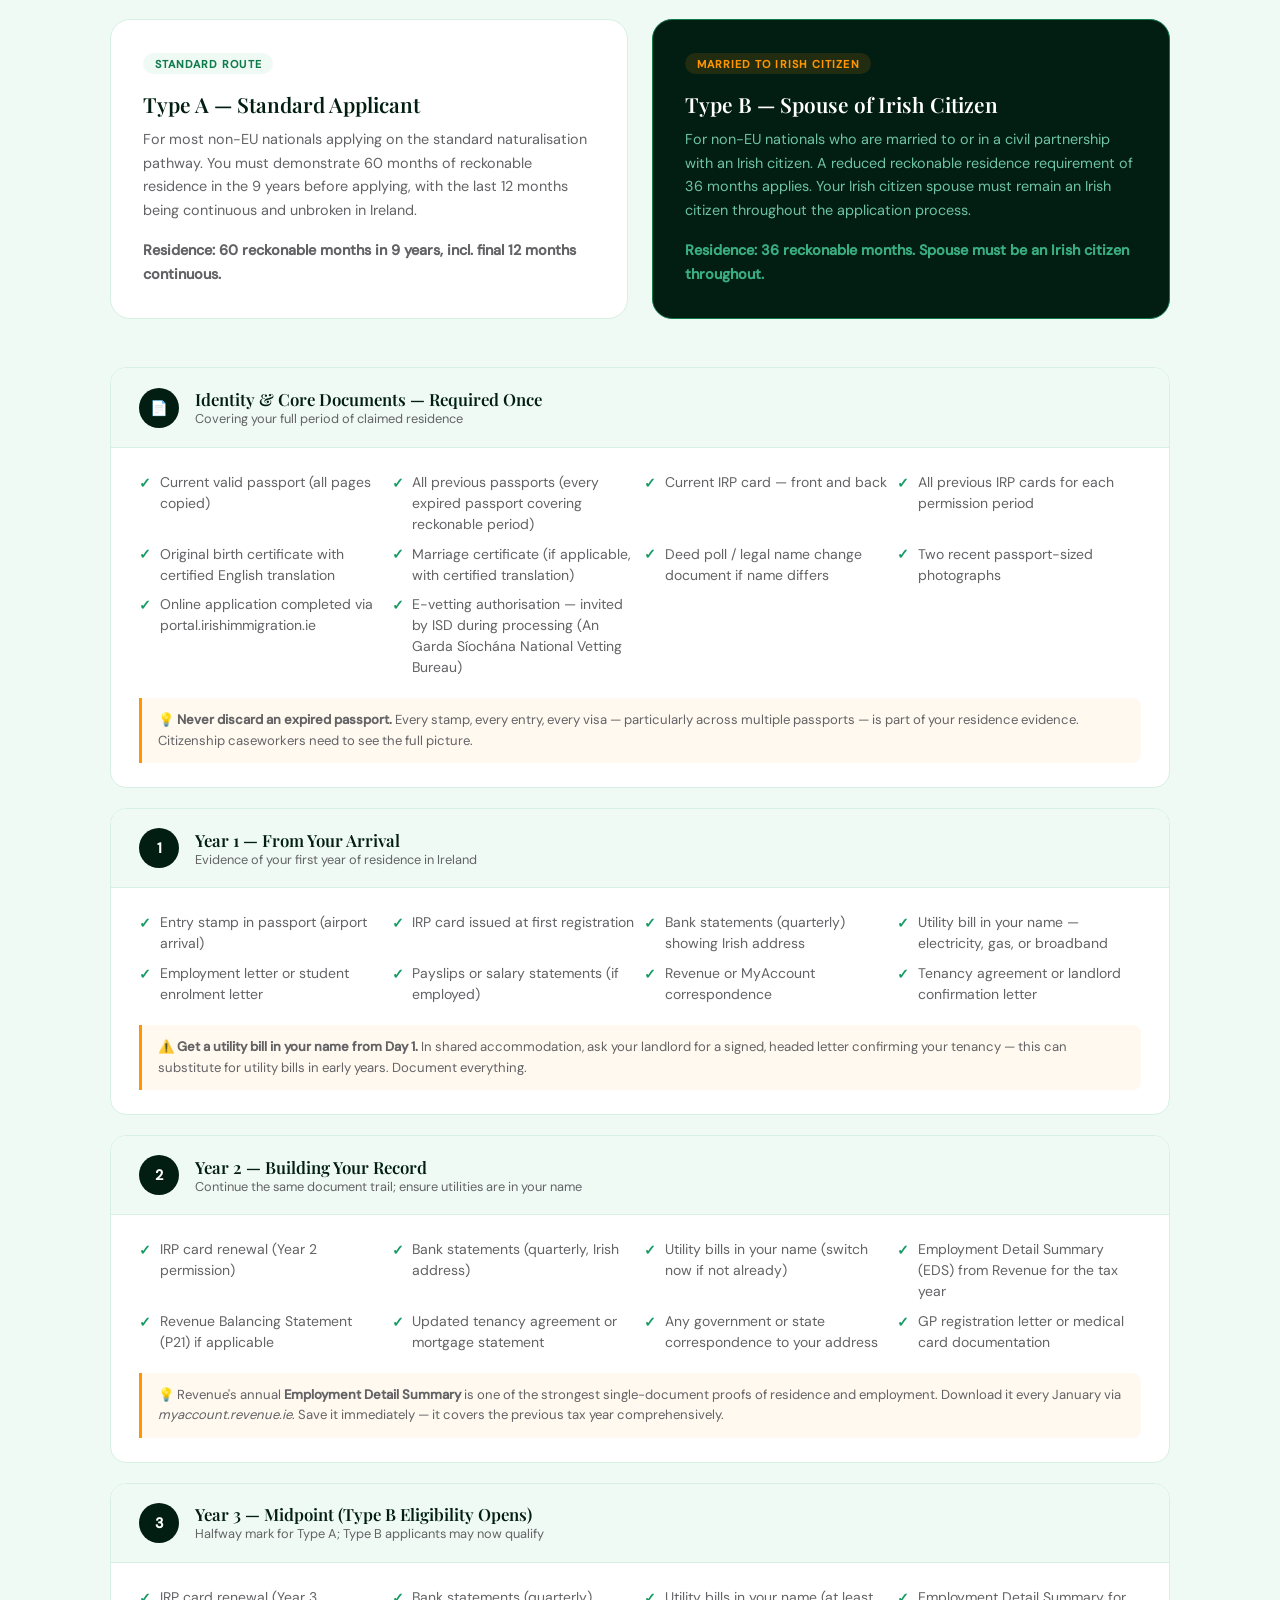
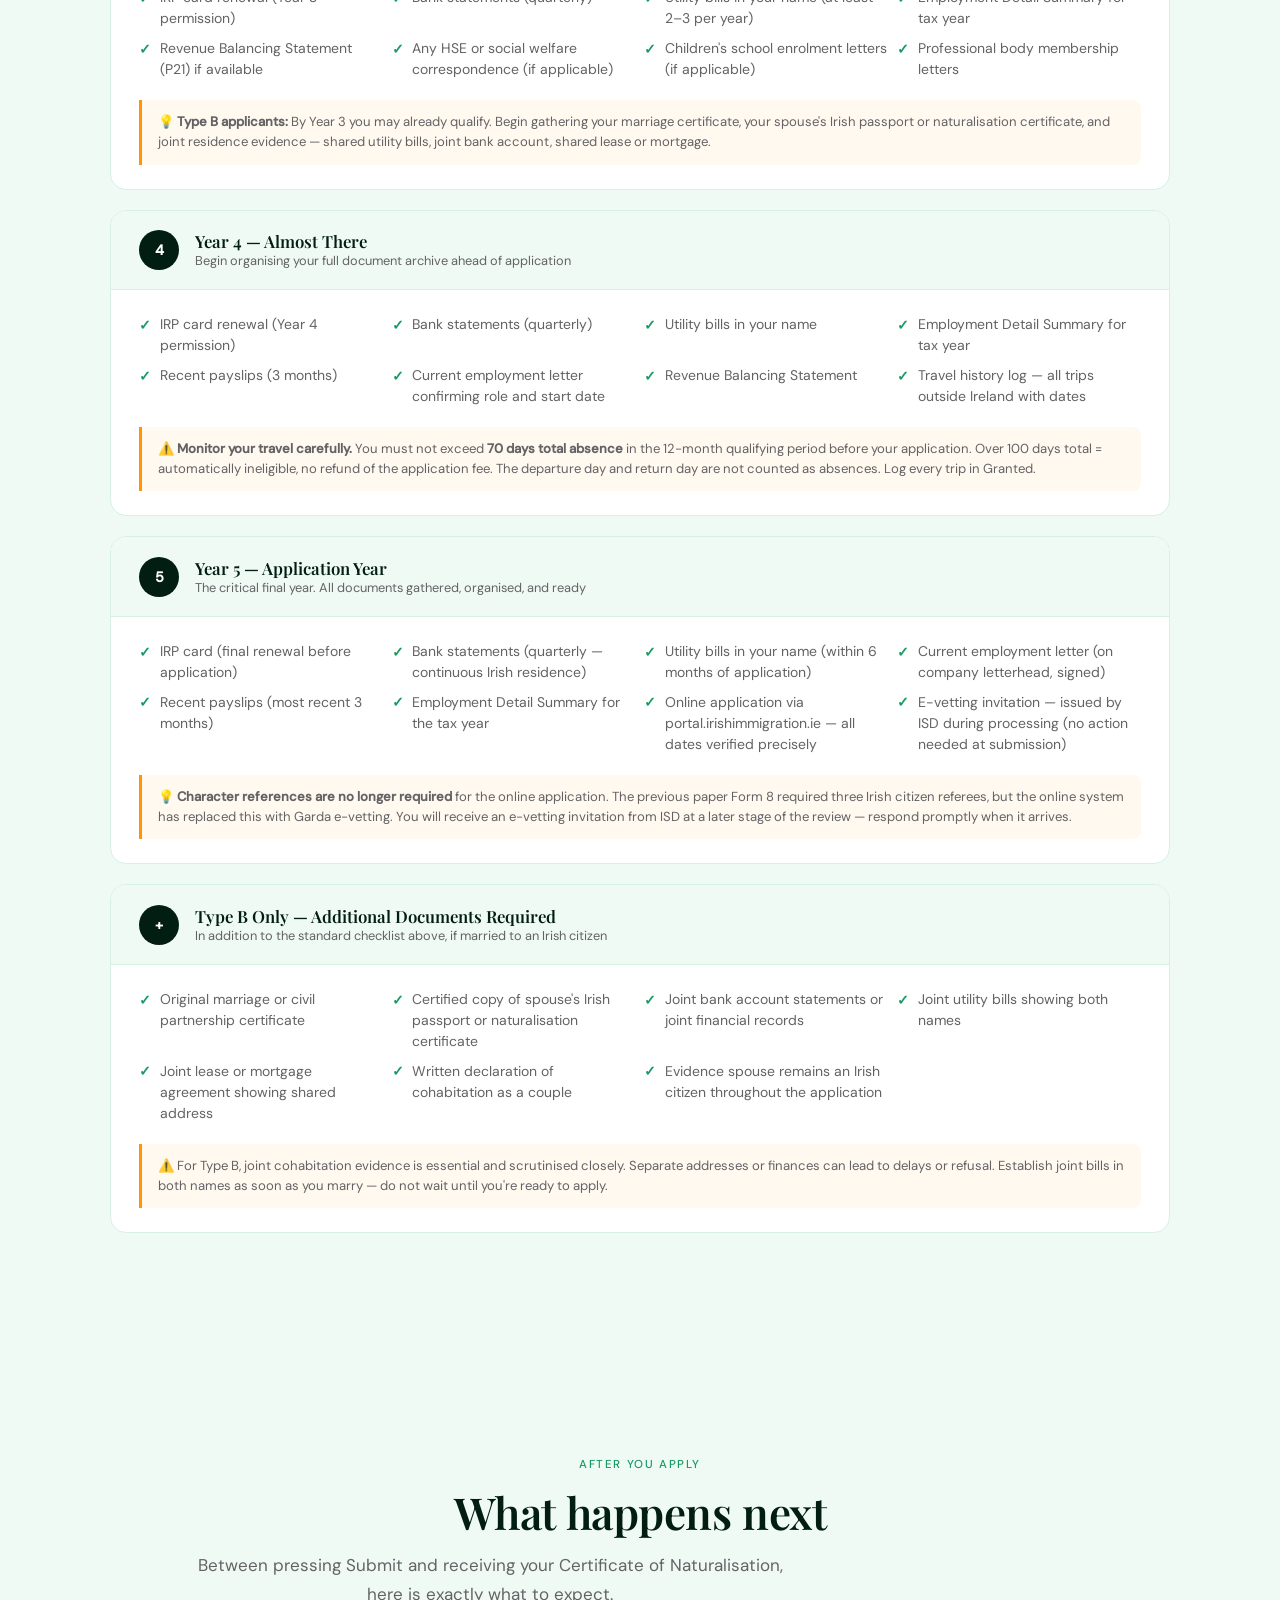
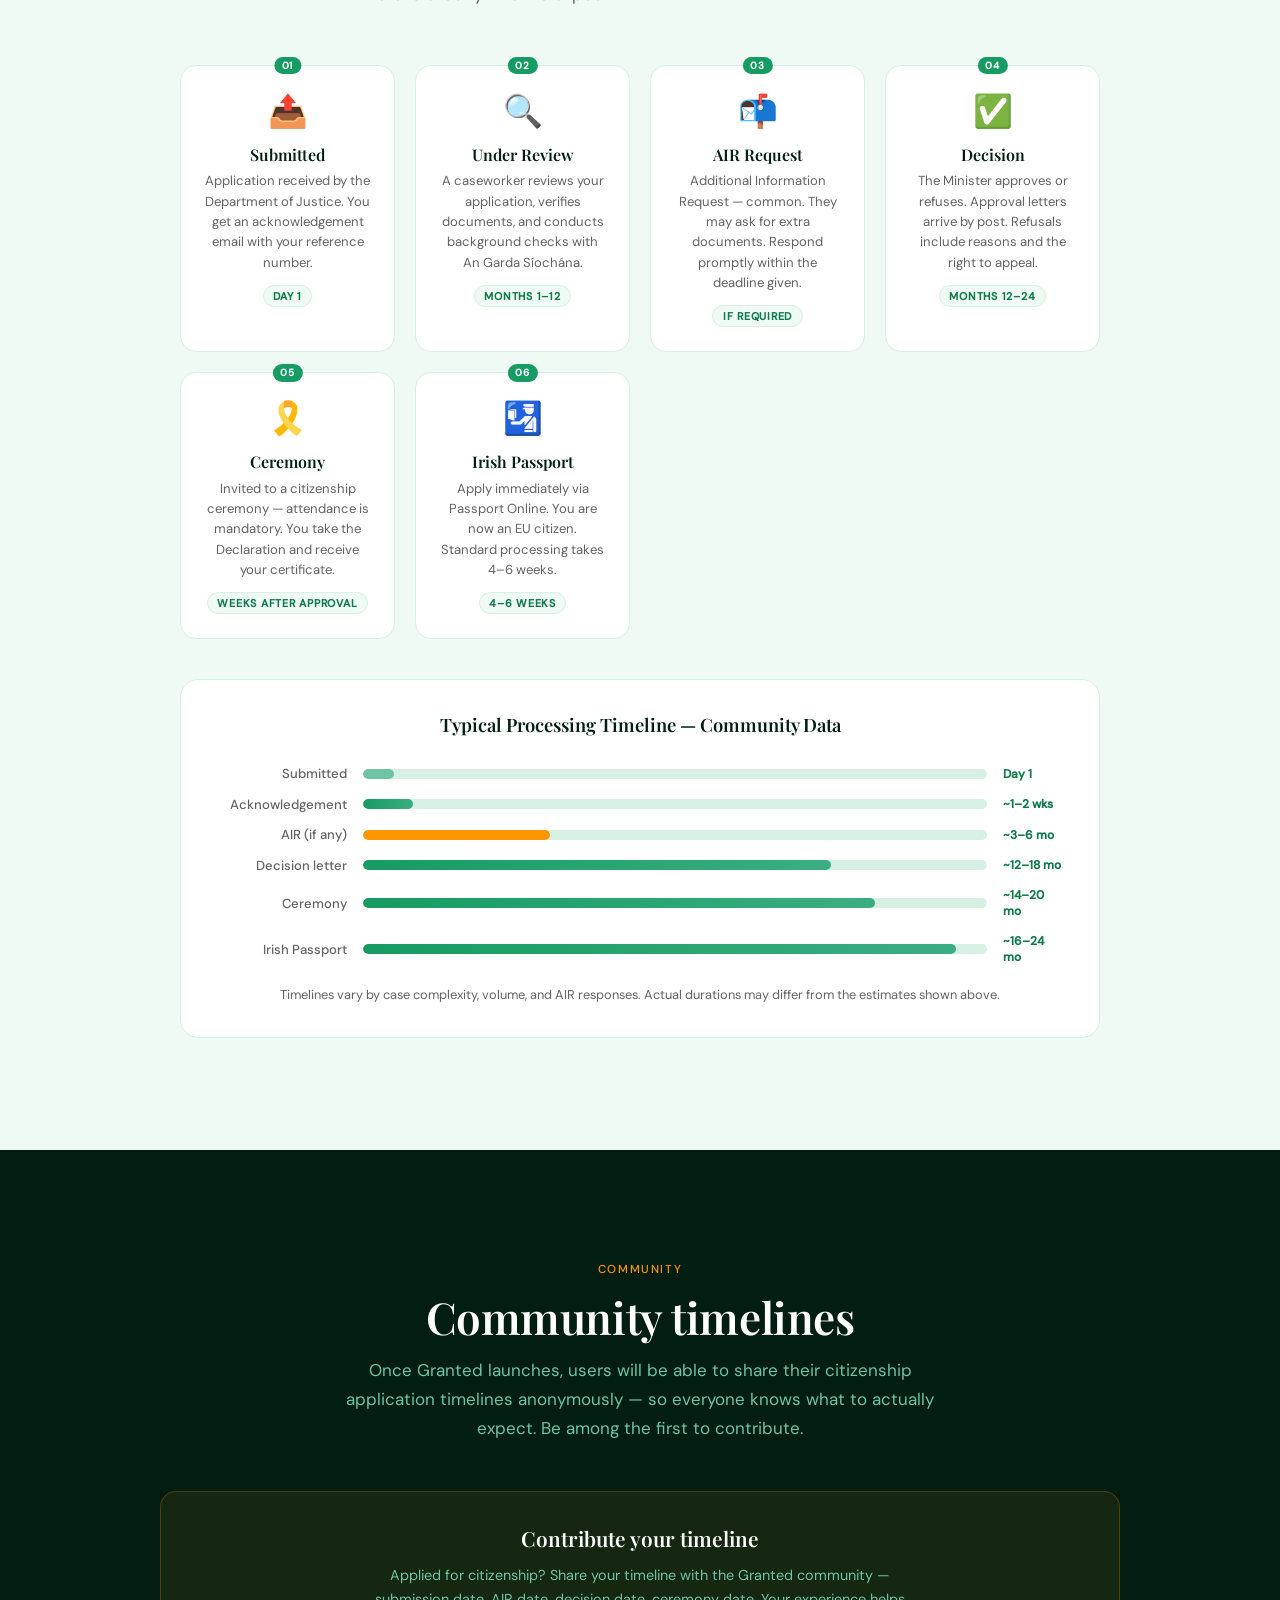
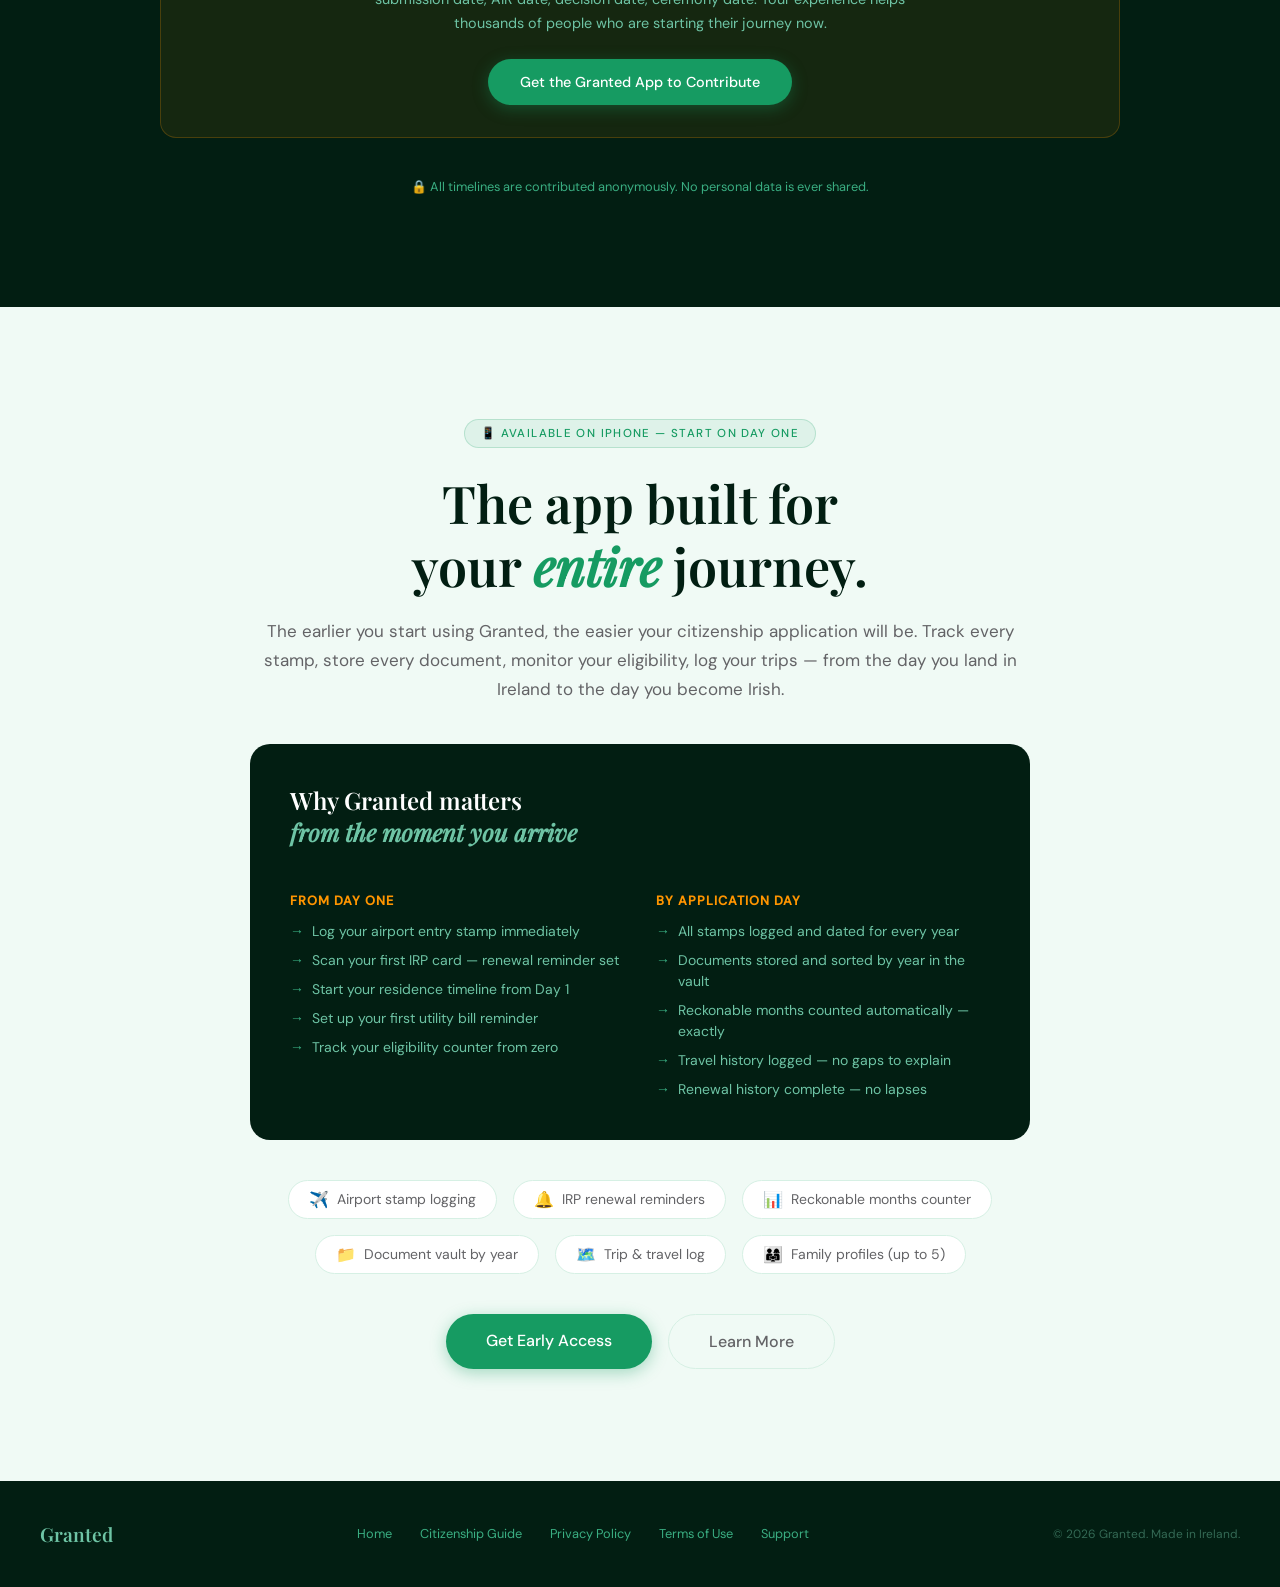
==== commit 7cc4a067: "citizenship.html: re-verify time-sensitive facts, add last-reviewed note Closes the #377 §F action i" ====
--- a/citizenship.html
+++ b/citizenship.html
@@ -793,6 +793,10 @@
         <p class="section-sub">Every stage, clearly mapped — from the day you land to the day you become Irish.</p>
       </div>
 
+      <div class="stamps-note" style="margin-bottom: 2.5rem;">
+        <p><strong>Last reviewed 21 July 2026:</strong> fees, processing times, and registration procedures below were checked against irishimmigration.ie on this date. Immigration procedures change — always confirm current details with ISD or a qualified immigration solicitor before relying on them.</p>
+      </div>
+
       <ol class="timeline">
 
         <li class="timeline-item">
@@ -815,10 +819,10 @@
           <div class="tl-box">
             <span class="tl-tag">Within 90 Days</span>
             <h3>Register & Get Your IRP Card</h3>
-            <p>Within 90 days of arriving, you must register with immigration and get your <strong>Irish Residence Permit (IRP) card</strong> — a biometric card showing your name, photo, PPSN, stamp type, and expiry date. Since January 2025, all first-time registrations — regardless of which county you live in — are processed at the <strong>ISD Registration Office, 13–14 Burgh Quay, Dublin 2</strong> (appointment required via the online portal at irishimmigration.ie). The Garda National Immigration Bureau (GNIB) no longer handles registrations; this function now sits with Immigration Service Delivery (ISD) of the Department of Justice.</p>
+            <p>Within 90 days of arriving, you must register with immigration and get your <strong>Irish Residence Permit (IRP) card</strong> — a biometric card showing your name, photo, PPSN, stamp type, and expiry date. If you're living in the Republic of Ireland and need to register your immigration permission for the first time, you'll attend the <strong>ISD Registration Office at Burgh Quay, Dublin</strong> after booking an appointment through the Customer Service Portal.</p>
             <p>The IRP card is your primary proof of lawful residence. You will need it for banking, employment, and eventually for your citizenship application. <strong>Keep every IRP card you ever receive, including expired ones.</strong></p>
             <div class="tl-tip">
-              <p><strong>What to bring:</strong> Valid passport, visa/preclearance letter, proof of address, employment or student letter, passport photo, and the registration fee (€300 for most permissions).</p>
+              <p><strong>What to bring:</strong> Valid passport, visa/preclearance letter, proof of address, employment or student letter, and a passport photo. A €300 IRP registration fee may apply, depending on your immigration permission — some categories are exempt.</p>
             </div>
             <div class="tl-tip" style="margin-top: 0.6rem;">
               <p><strong>Granted Tip:</strong> Scan your IRP card in Granted immediately after registering. The app reads your stamp type, expiry date, and automatically schedules your first renewal reminder.</p>
@@ -905,7 +909,7 @@
           <div class="tl-box">
             <span class="tl-tag">Submission</span>
             <h3>Submit Your Application</h3>
-            <p>Submit your application and all supporting documents via the ISD Online Portal (<em>portal.irishimmigration.ie</em>). You will receive an acknowledgement email and a reference number — this is how you track your case. Processing currently takes 12–24 months, depending on application volume and complexity.</p>
+            <p>Submit your application and all supporting documents via the ISD Online Portal (<em>portal.irishimmigration.ie</em>). You will receive an acknowledgement email and a reference number — this is how you track your case. Many applications are decided within 12 months, though the full process can take up to 24 months depending on application volume and complexity.</p>
             <p>Continue renewing your IRP permission normally while you wait. Do not let your permission lapse during the application period. Travel is permitted but avoid prolonged absences.</p>
           </div>
         </li>
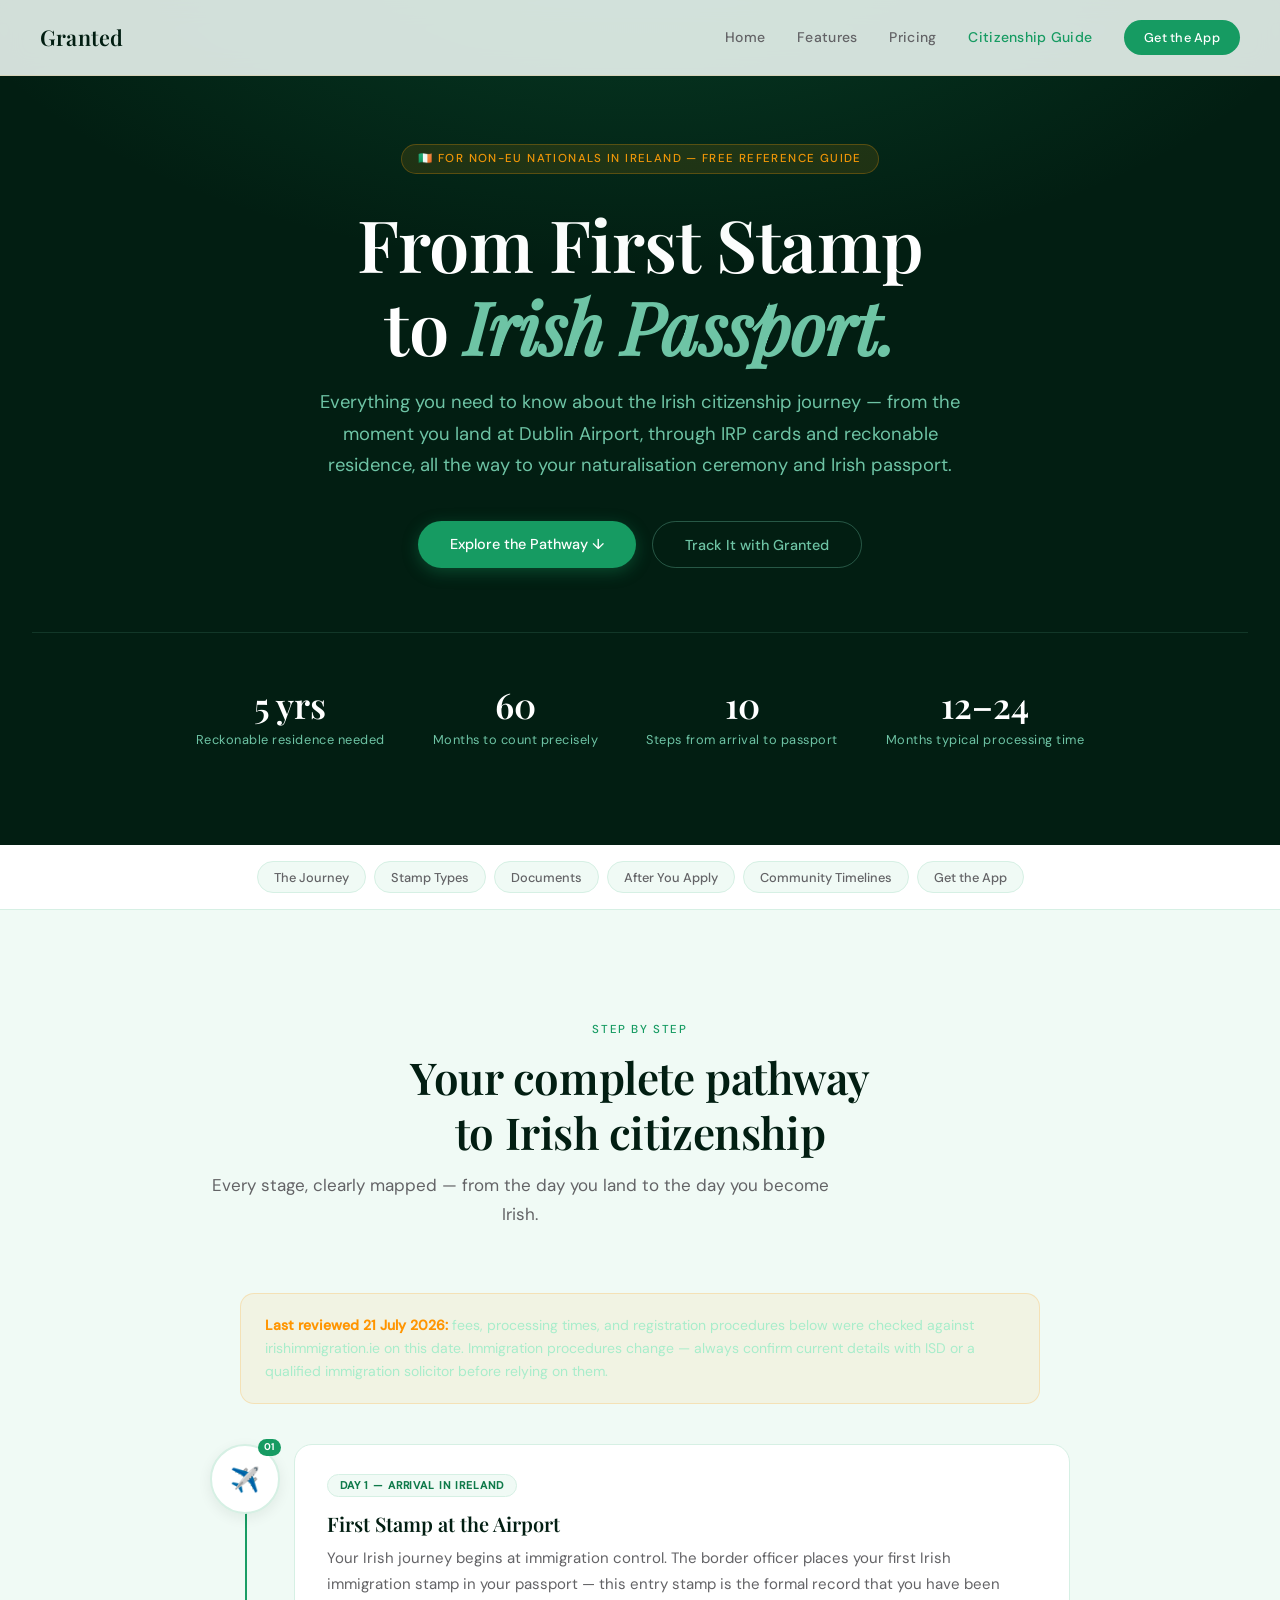
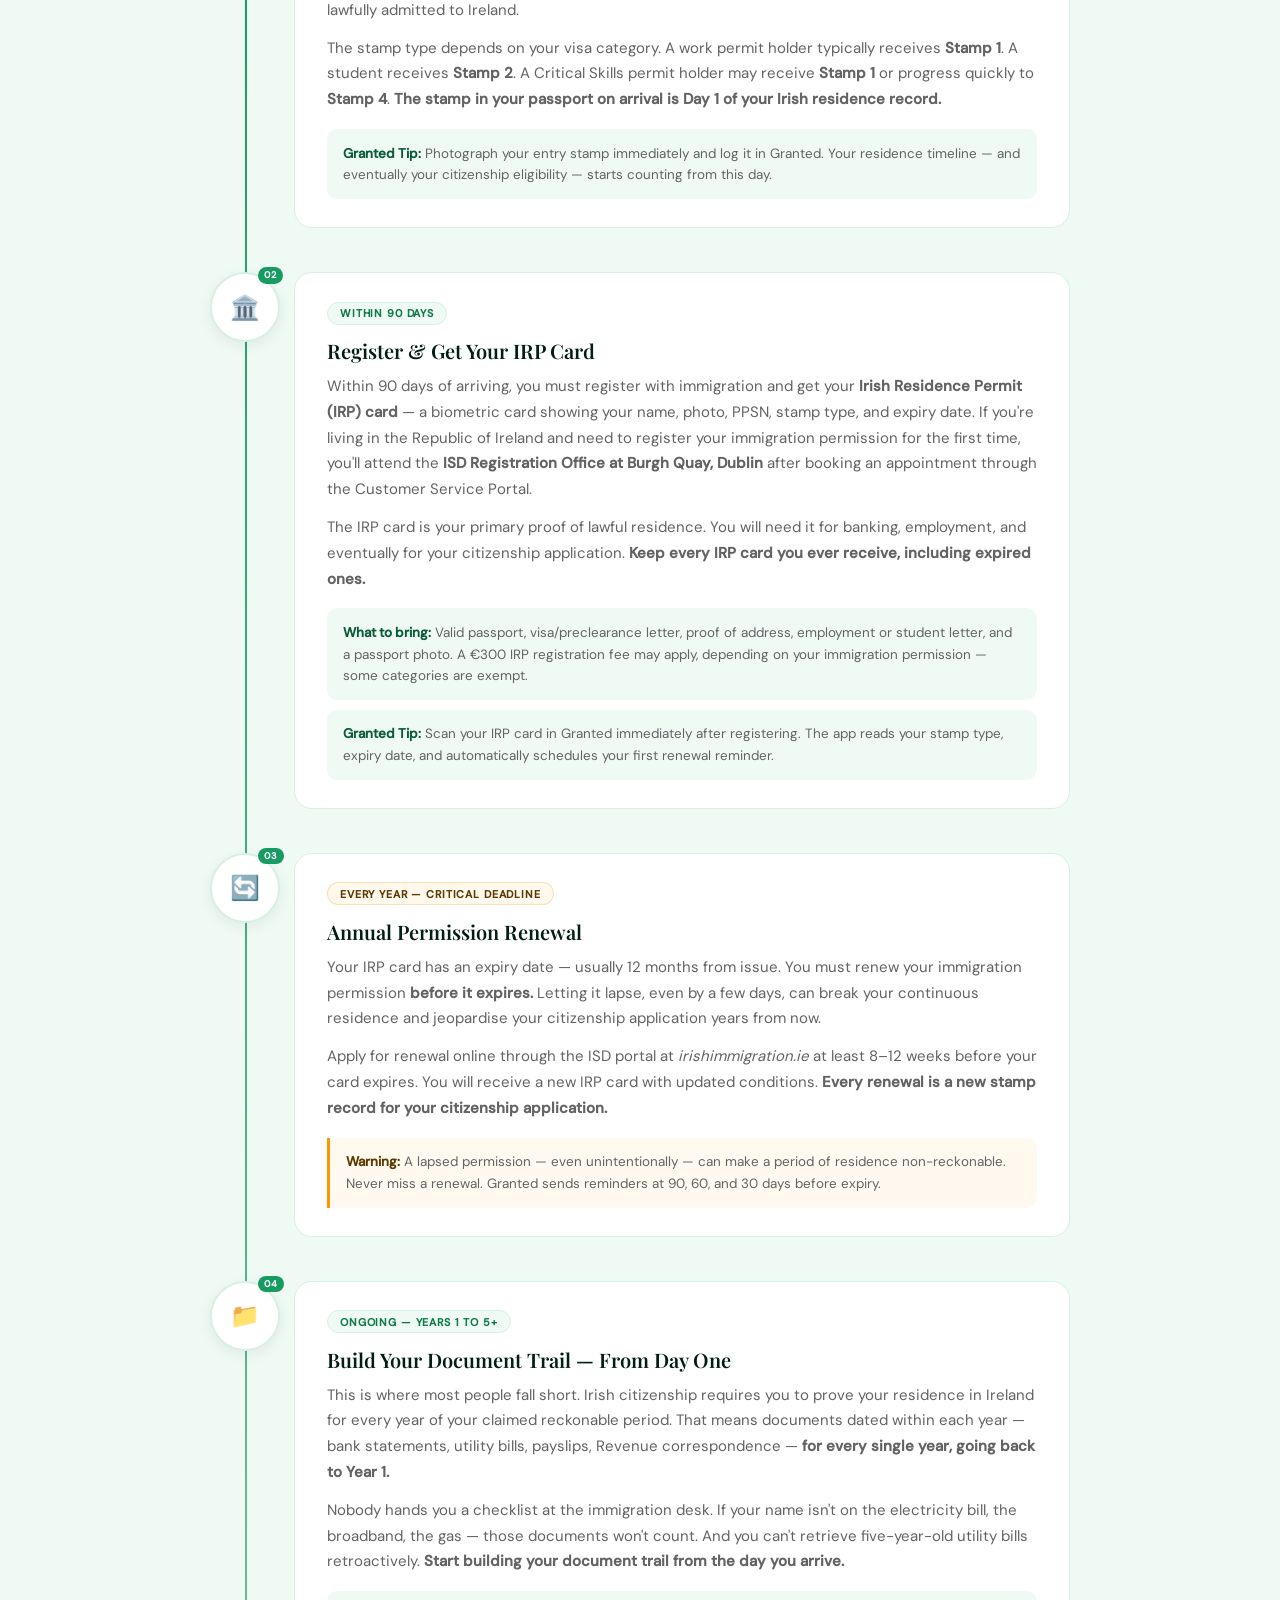
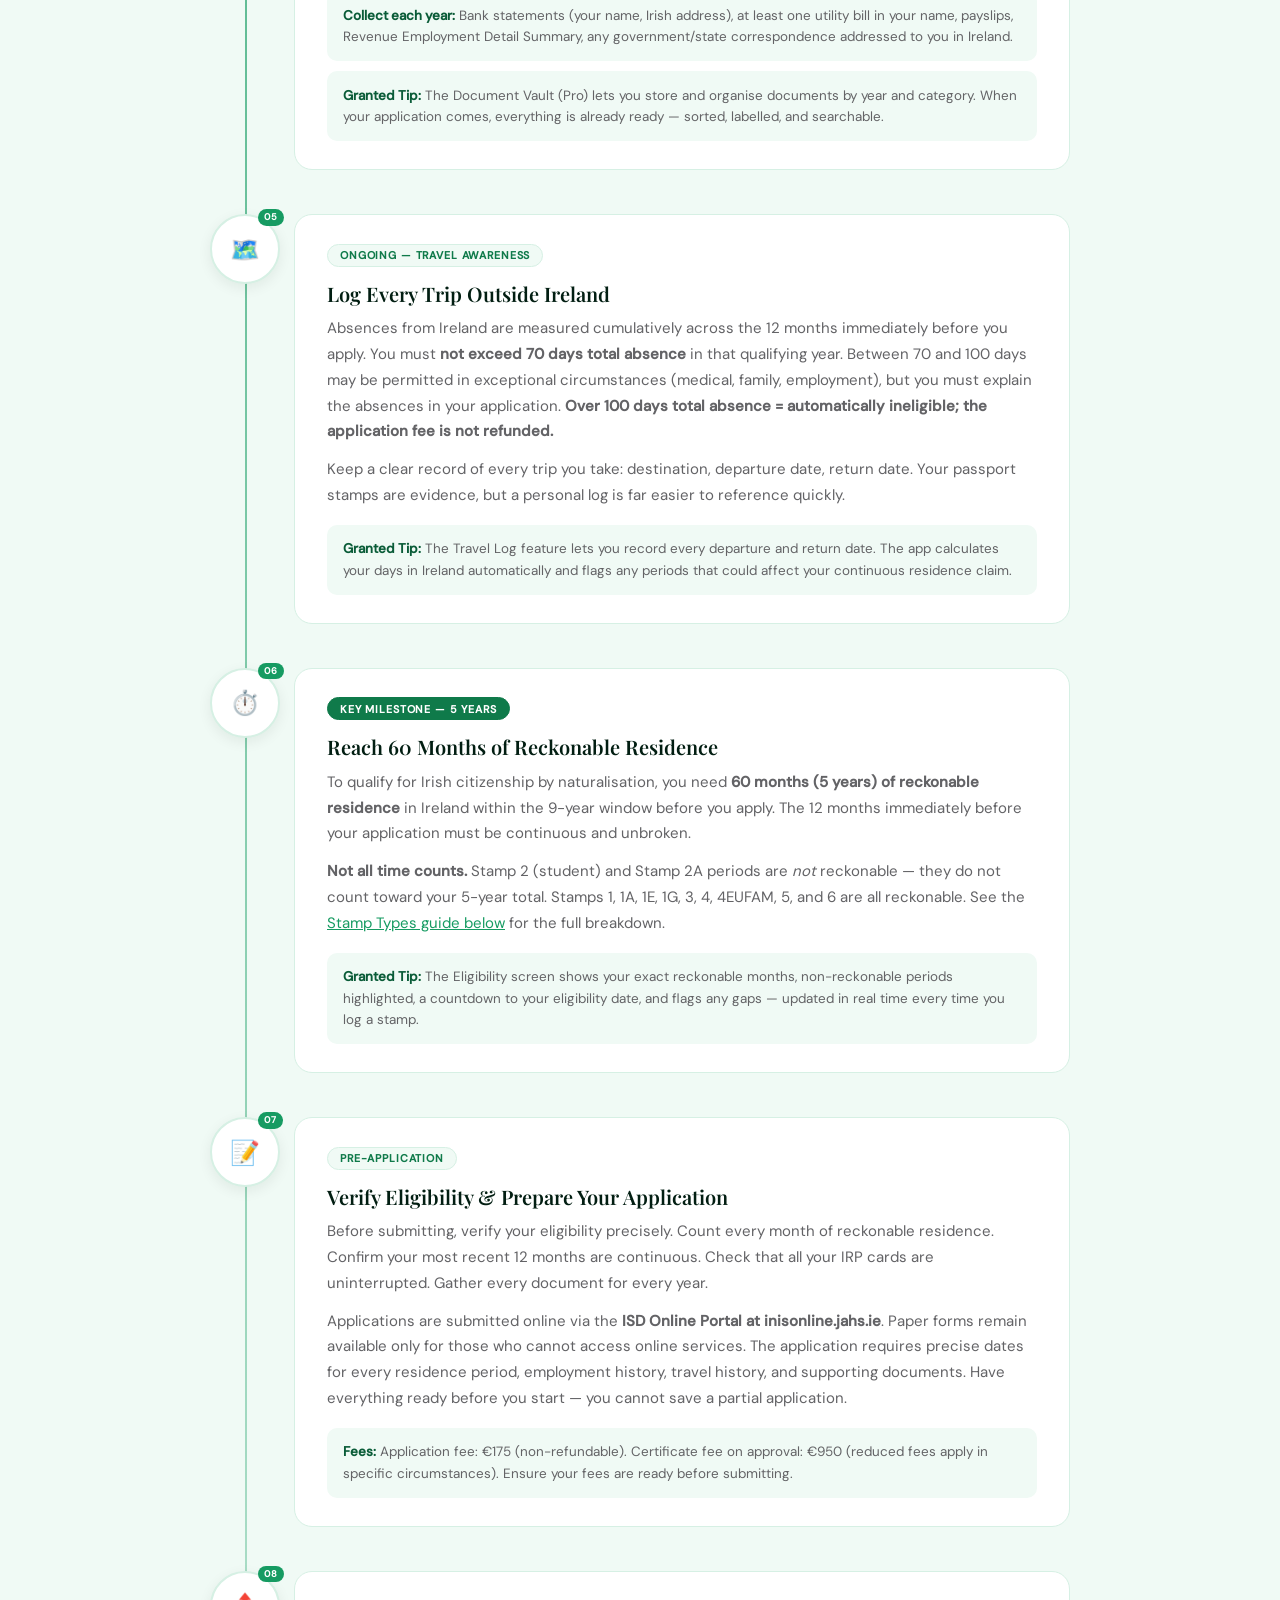
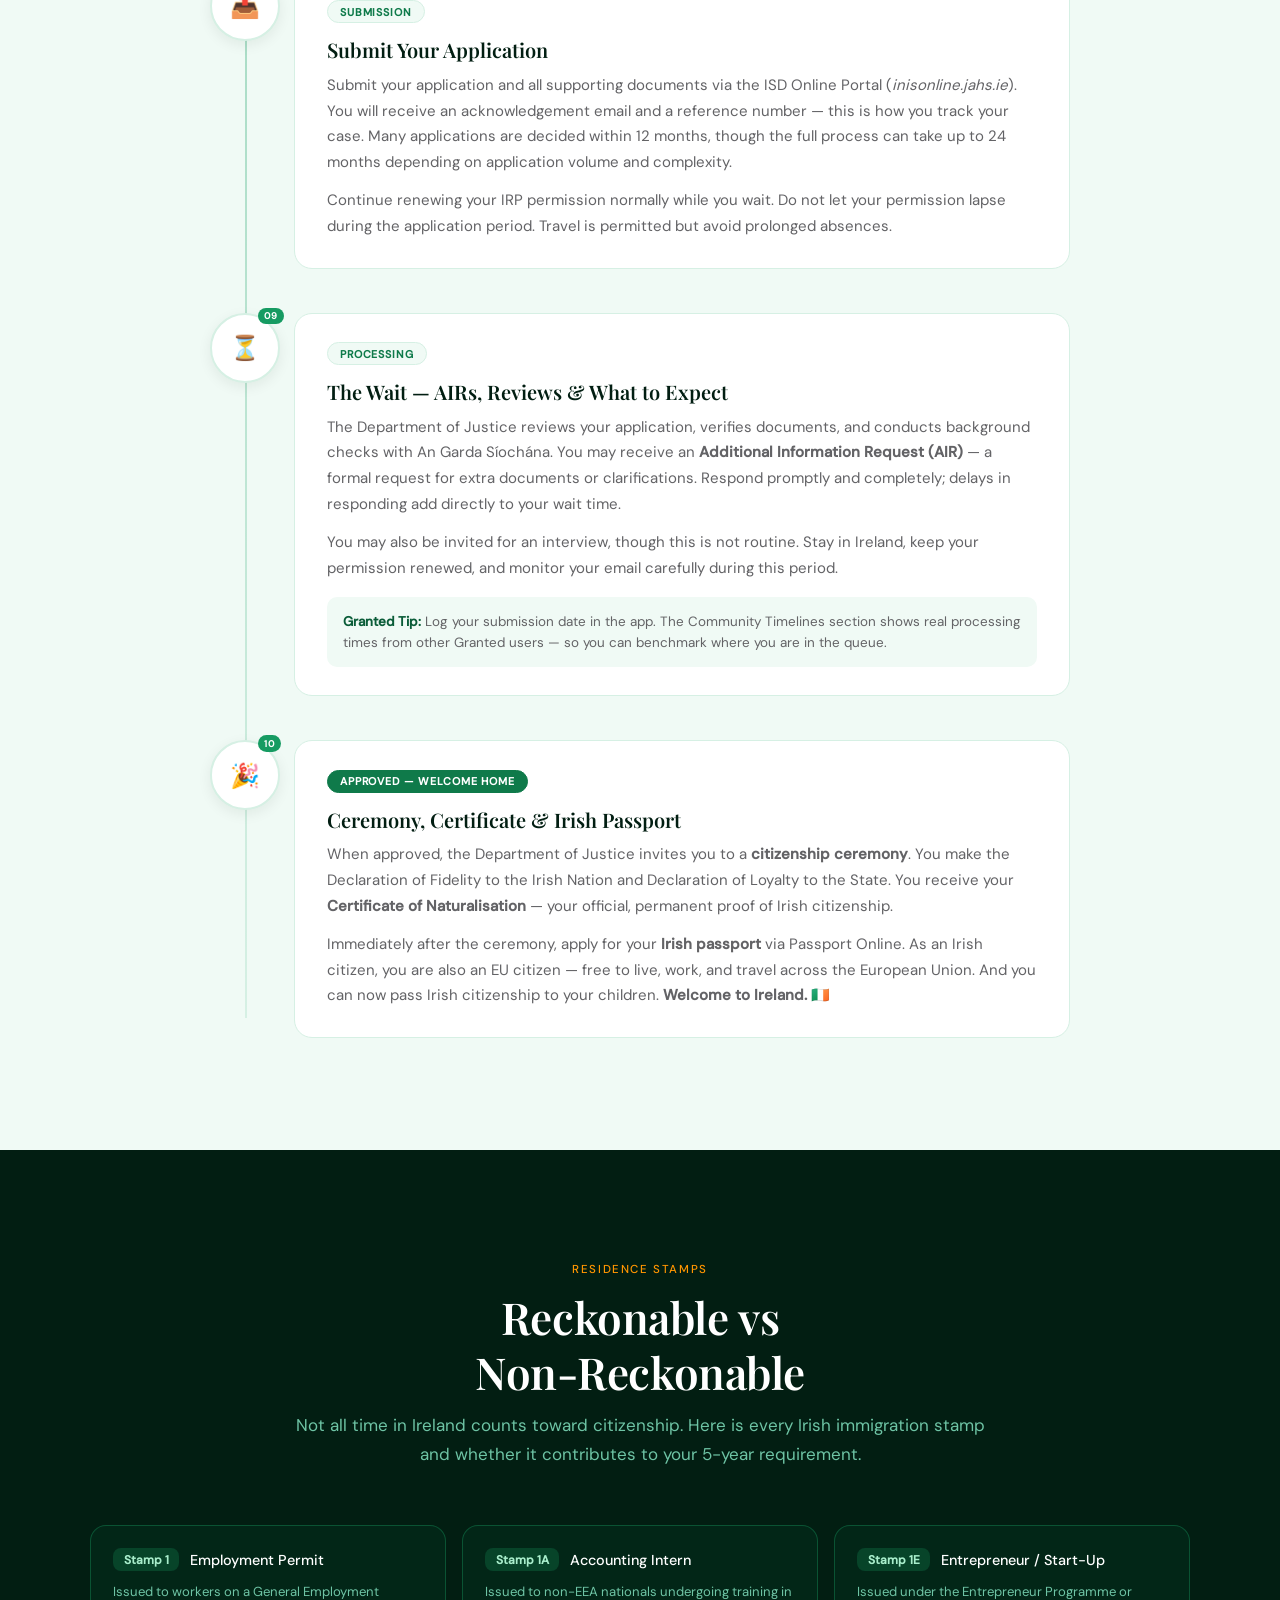
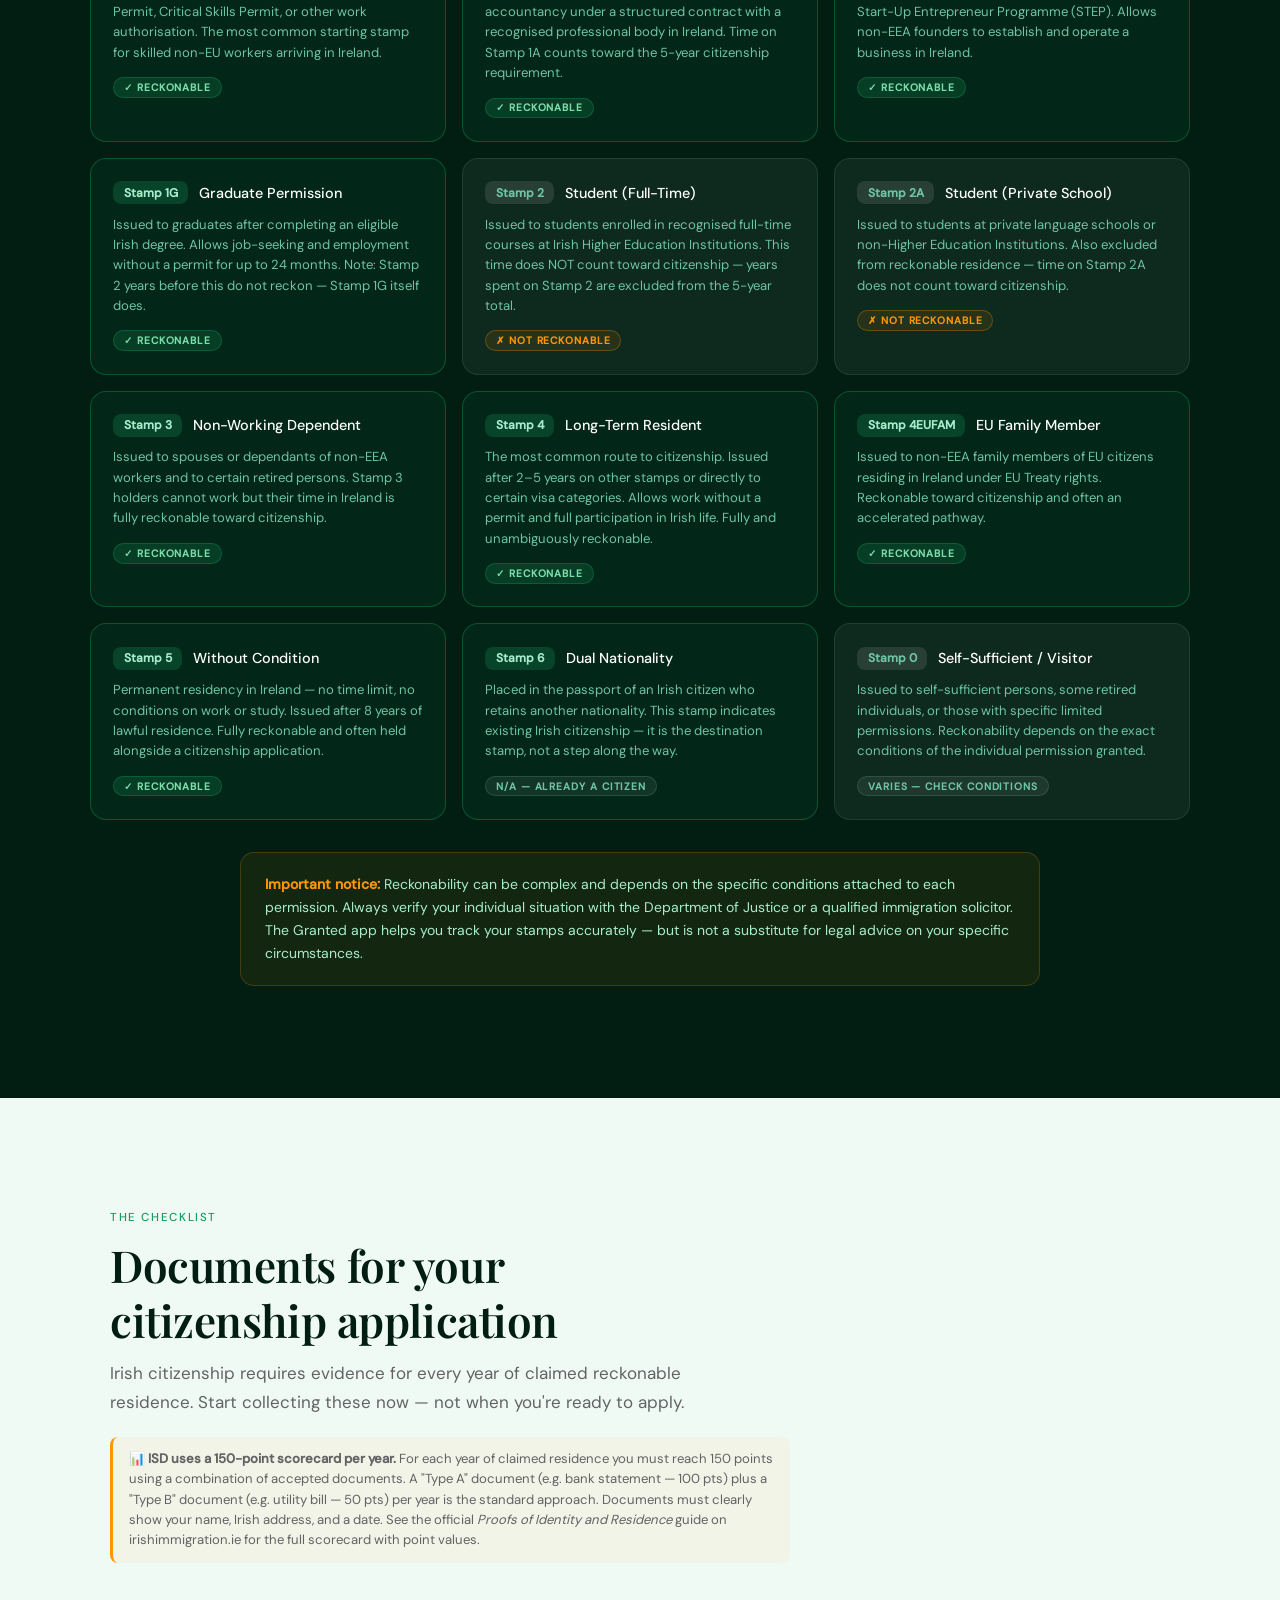
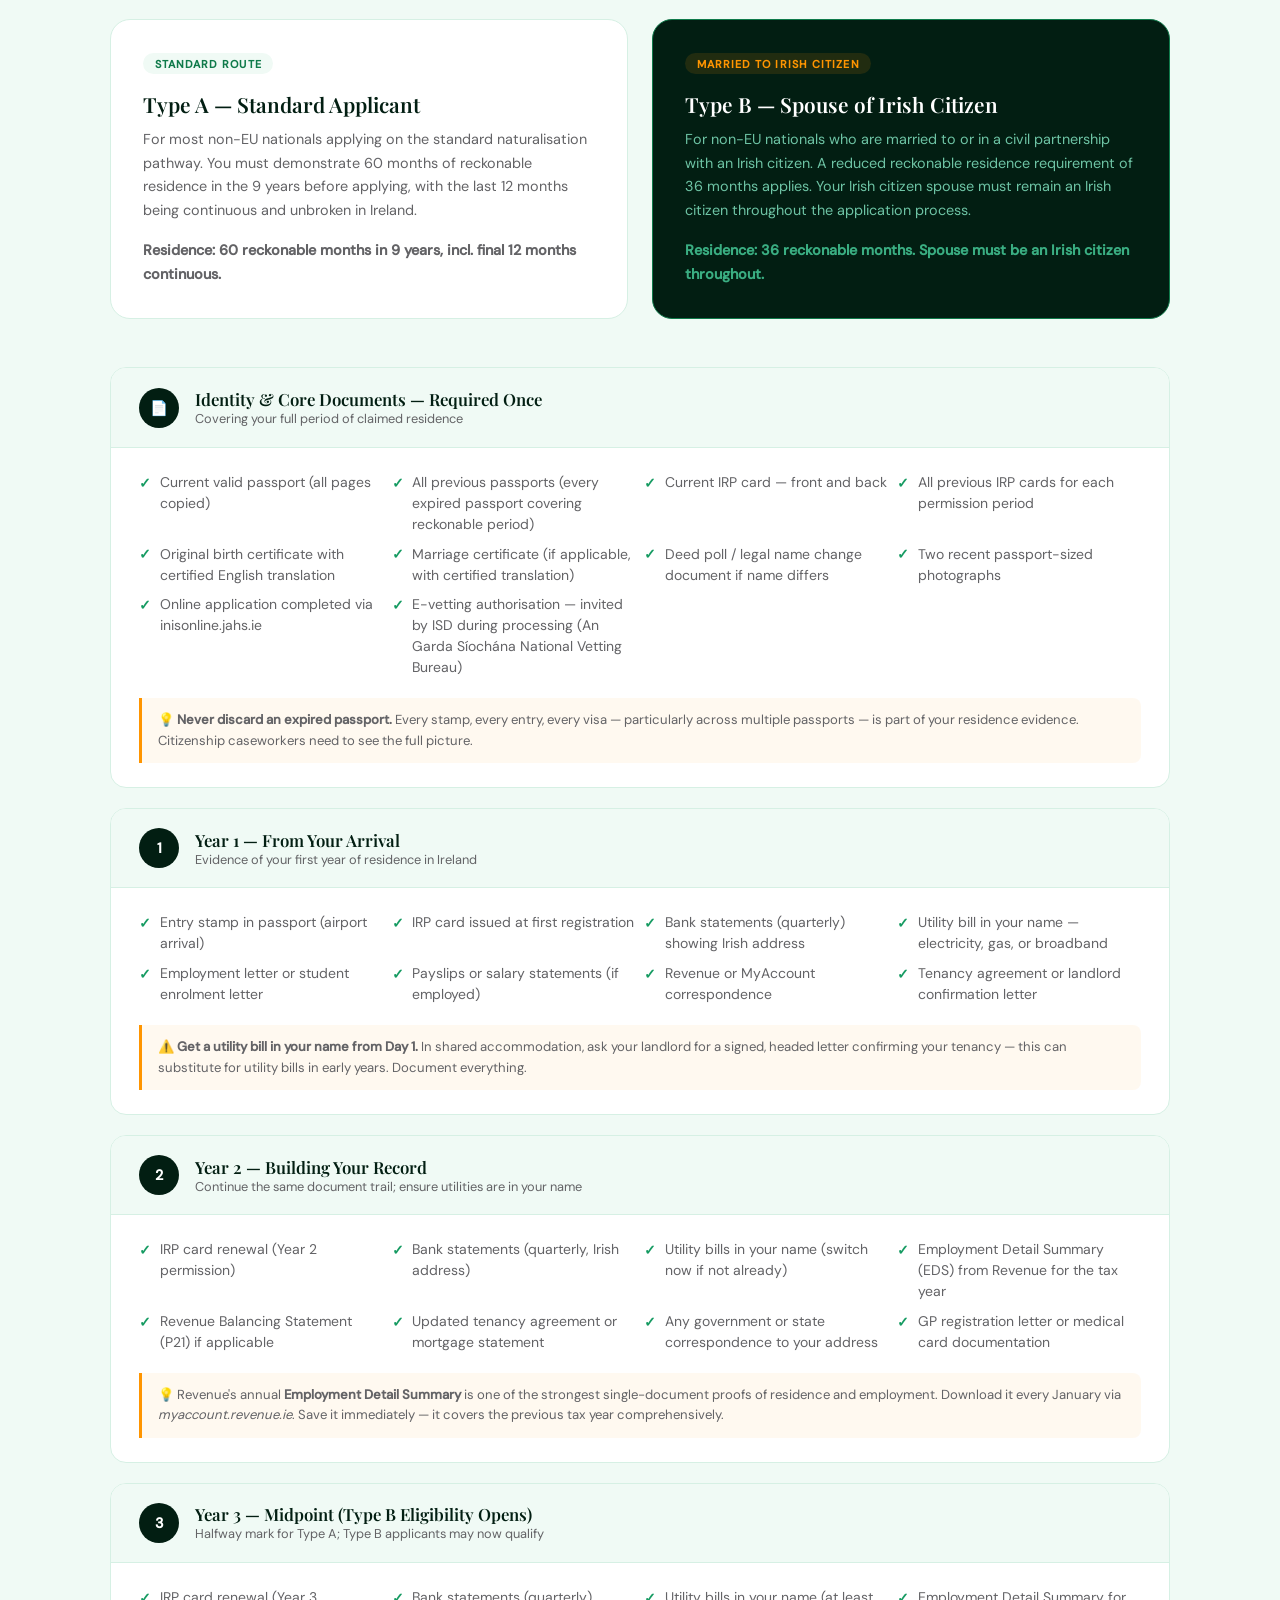
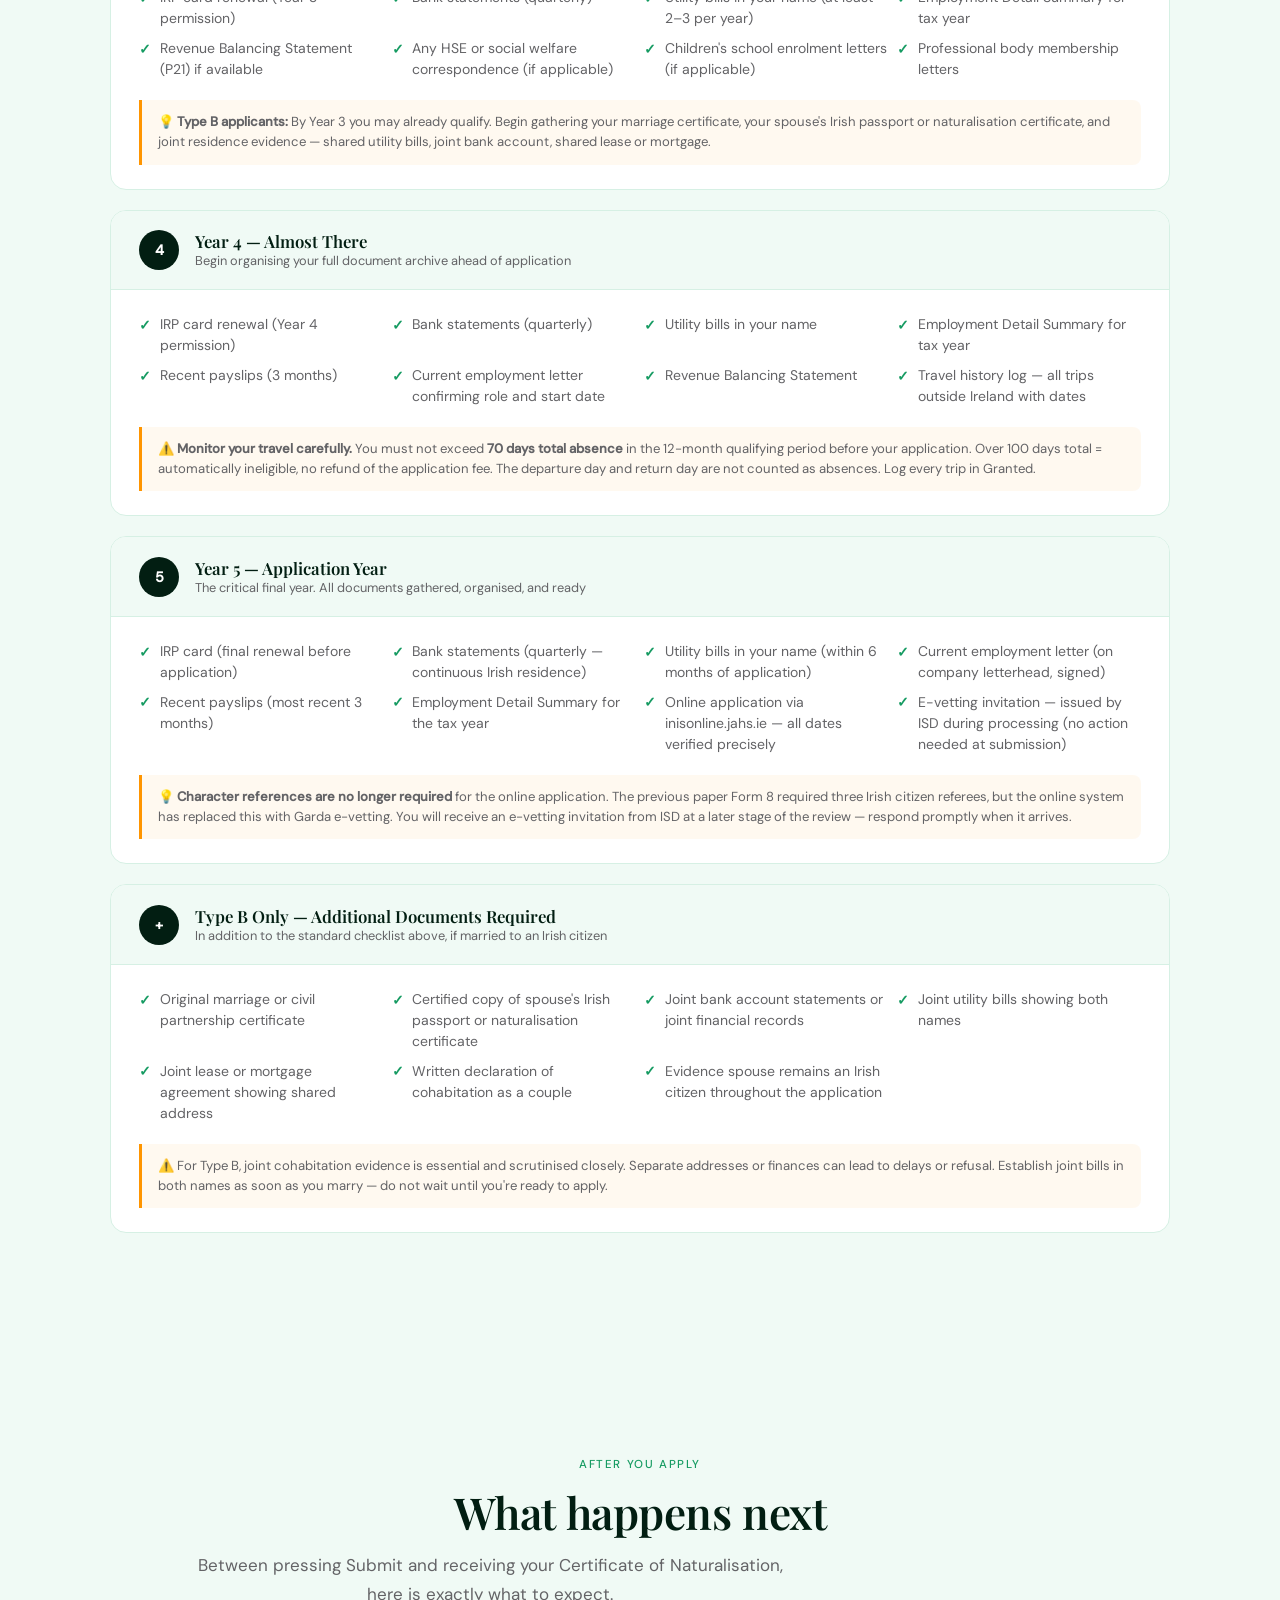
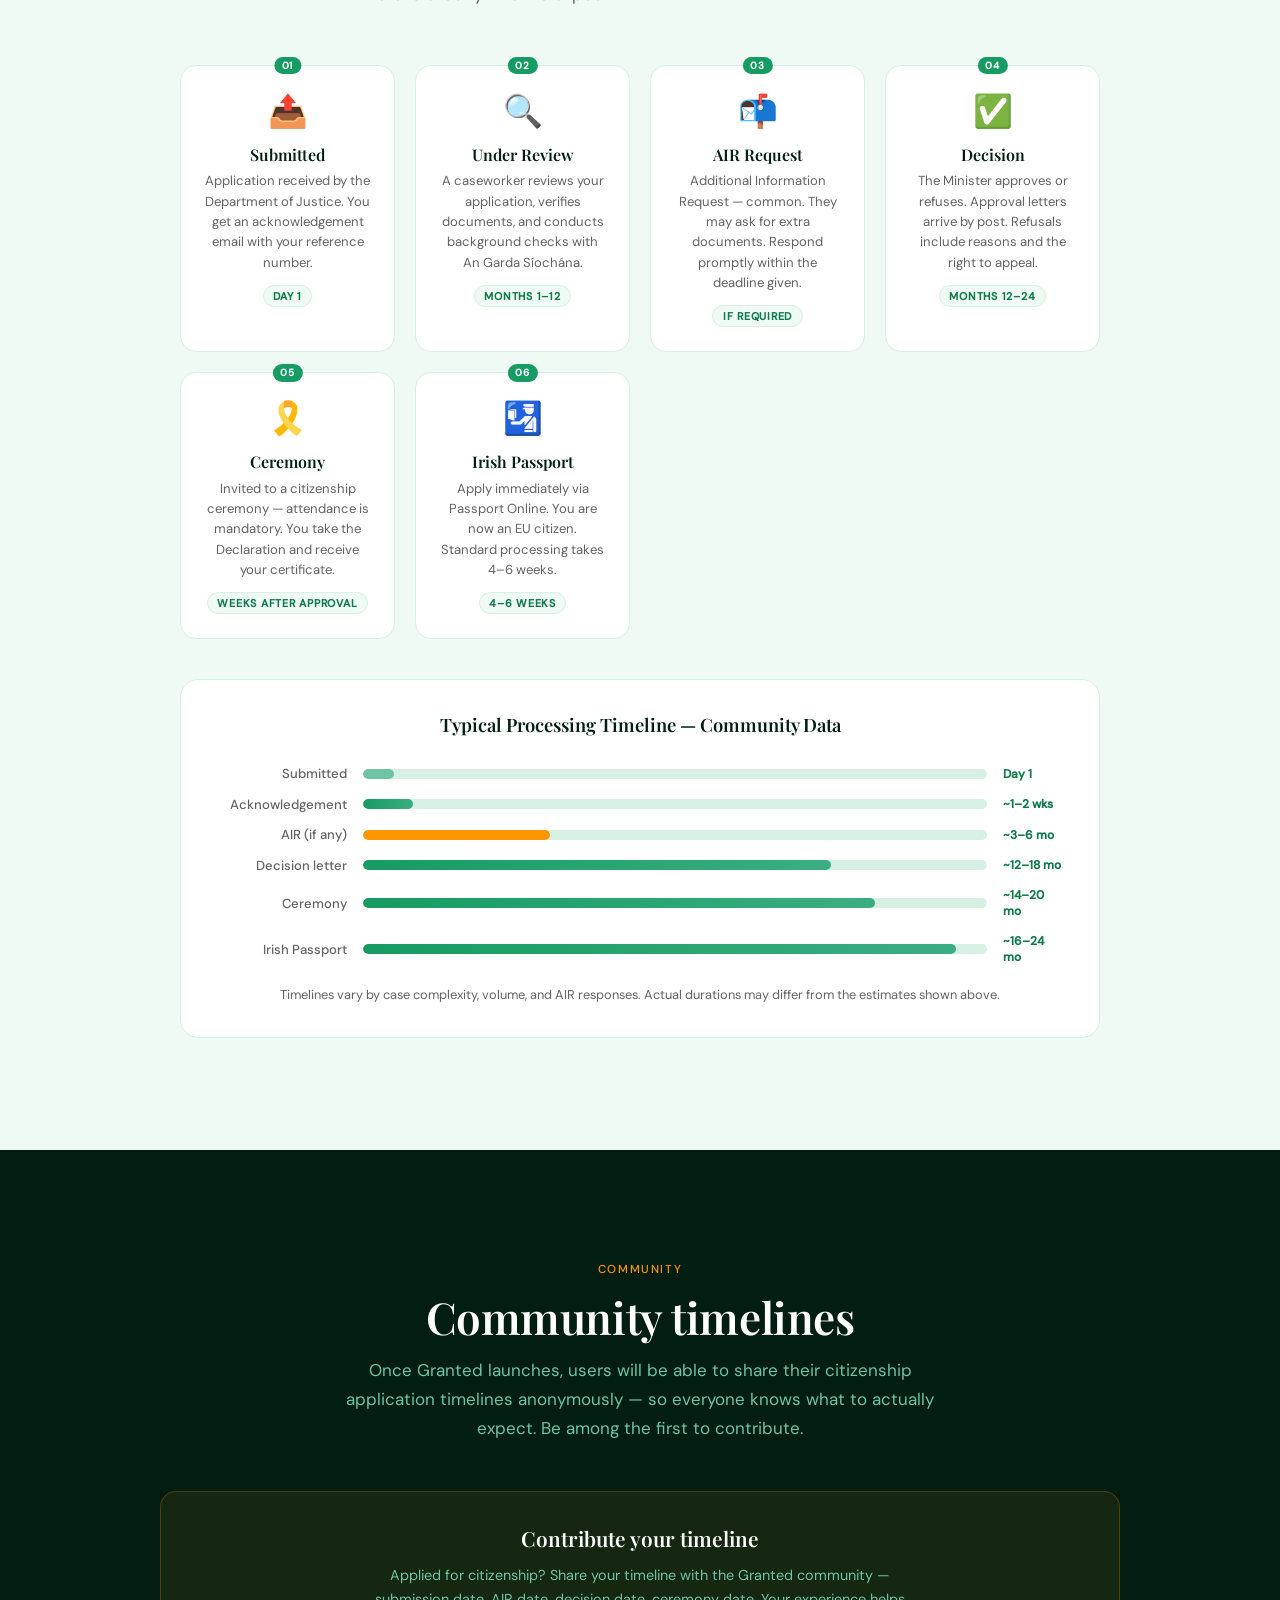
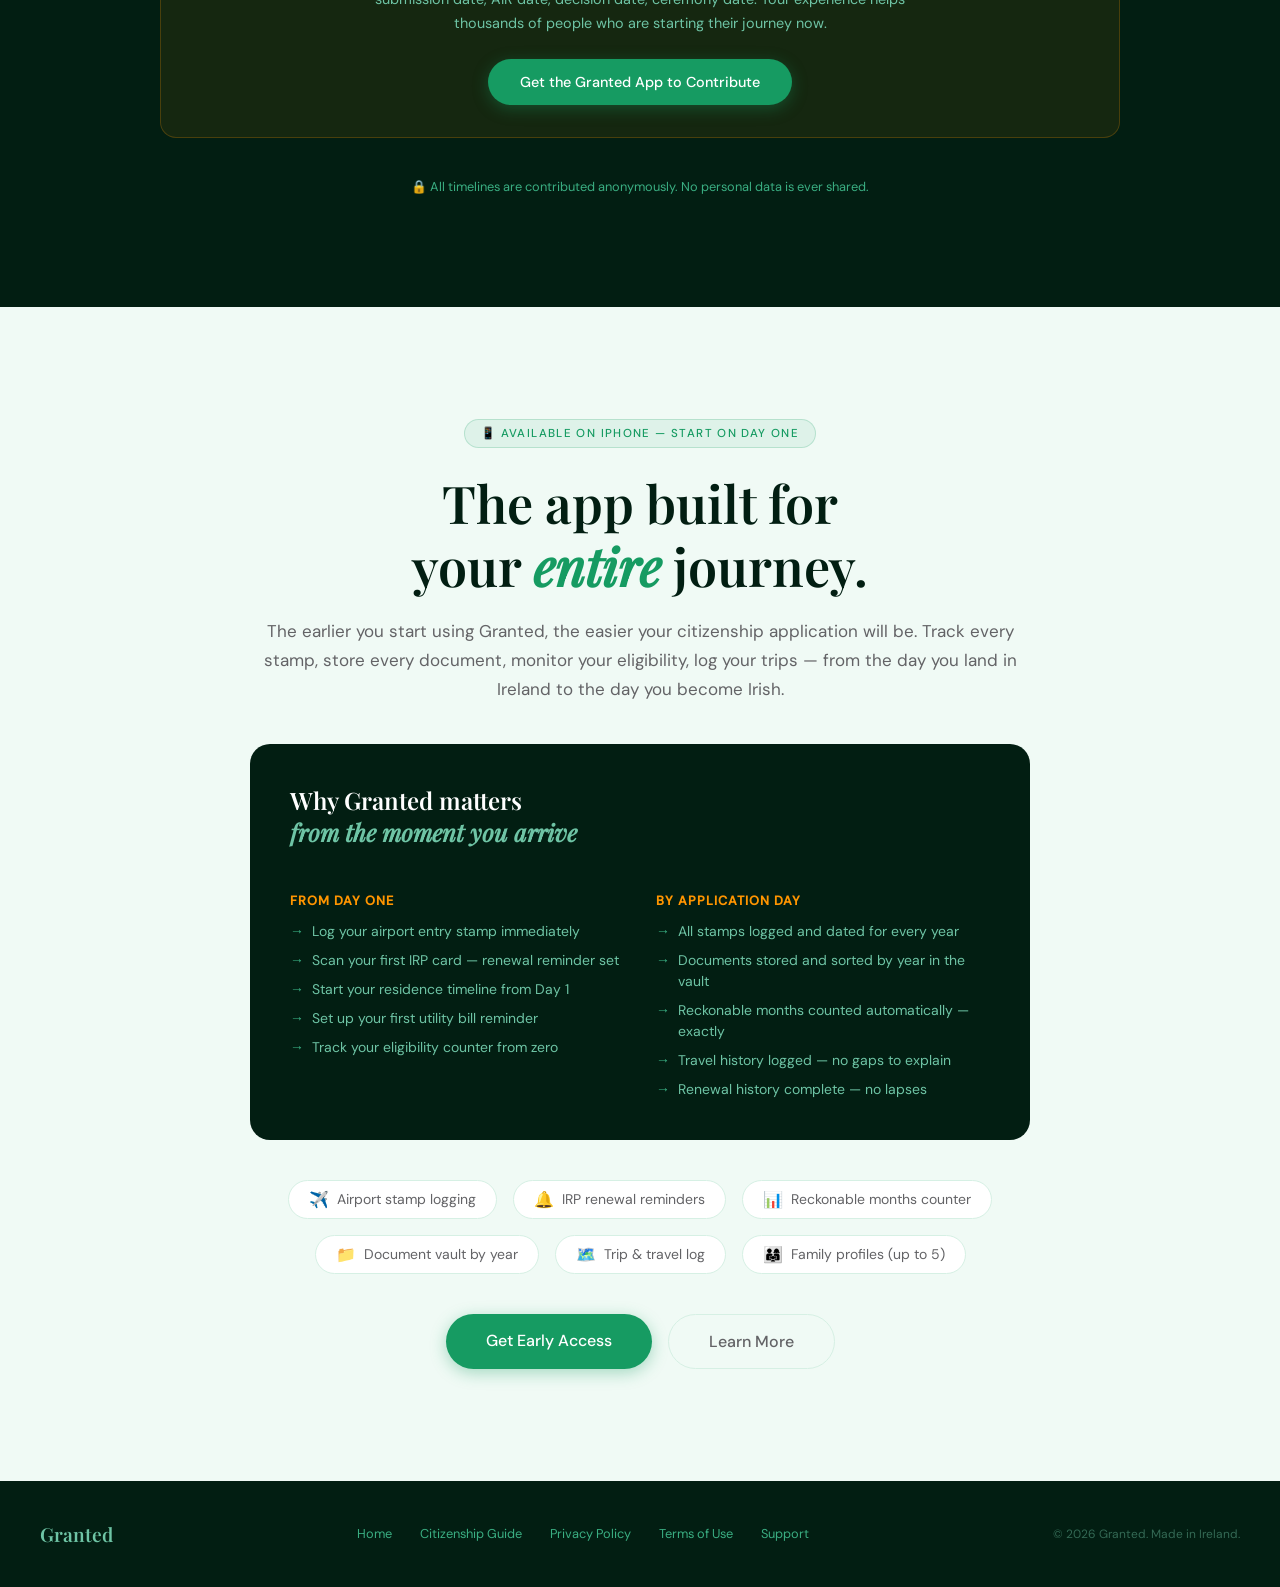
==== commit 95d35aef: "citizenship.html: correct application portal domain to inisonline.jahs.ie The four 'portal.irishimmi" ====
--- a/citizenship.html
+++ b/citizenship.html
@@ -896,7 +896,7 @@
             <span class="tl-tag">Pre-Application</span>
             <h3>Verify Eligibility & Prepare Your Application</h3>
             <p>Before submitting, verify your eligibility precisely. Count every month of reckonable residence. Confirm your most recent 12 months are continuous. Check that all your IRP cards are uninterrupted. Gather every document for every year.</p>
-            <p>Applications are submitted online via the <strong>ISD Online Portal at portal.irishimmigration.ie</strong>. Paper forms remain available only for those who cannot access online services. The application requires precise dates for every residence period, employment history, travel history, and supporting documents. Have everything ready before you start — you cannot save a partial application.</p>
+            <p>Applications are submitted online via the <strong>ISD Online Portal at inisonline.jahs.ie</strong>. Paper forms remain available only for those who cannot access online services. The application requires precise dates for every residence period, employment history, travel history, and supporting documents. Have everything ready before you start — you cannot save a partial application.</p>
             <div class="tl-tip">
               <p><strong>Fees:</strong> Application fee: €175 (non-refundable). Certificate fee on approval: €950 (reduced fees apply in specific circumstances). Ensure your fees are ready before submitting.</p>
             </div>
@@ -909,7 +909,7 @@
           <div class="tl-box">
             <span class="tl-tag">Submission</span>
             <h3>Submit Your Application</h3>
-            <p>Submit your application and all supporting documents via the ISD Online Portal (<em>portal.irishimmigration.ie</em>). You will receive an acknowledgement email and a reference number — this is how you track your case. Many applications are decided within 12 months, though the full process can take up to 24 months depending on application volume and complexity.</p>
+            <p>Submit your application and all supporting documents via the ISD Online Portal (<em>inisonline.jahs.ie</em>). You will receive an acknowledgement email and a reference number — this is how you track your case. Many applications are decided within 12 months, though the full process can take up to 24 months depending on application volume and complexity.</p>
             <p>Continue renewing your IRP permission normally while you wait. Do not let your permission lapse during the application period. Travel is permitted but avoid prolonged absences.</p>
           </div>
         </li>
@@ -1119,7 +1119,7 @@
               <li>Marriage certificate (if applicable, with certified translation)</li>
               <li>Deed poll / legal name change document if name differs</li>
               <li>Two recent passport-sized photographs</li>
-              <li>Online application completed via portal.irishimmigration.ie</li>
+              <li>Online application completed via inisonline.jahs.ie</li>
               <li>E-vetting authorisation — invited by ISD during processing (An Garda Síochána National Vetting Bureau)</li>
             </ul>
             <div class="doc-note">
@@ -1244,7 +1244,7 @@
               <li>Current employment letter (on company letterhead, signed)</li>
               <li>Recent payslips (most recent 3 months)</li>
               <li>Employment Detail Summary for the tax year</li>
-              <li>Online application via portal.irishimmigration.ie — all dates verified precisely</li>
+              <li>Online application via inisonline.jahs.ie — all dates verified precisely</li>
               <li>E-vetting invitation — issued by ISD during processing (no action needed at submission)</li>
             </ul>
             <div class="doc-note">
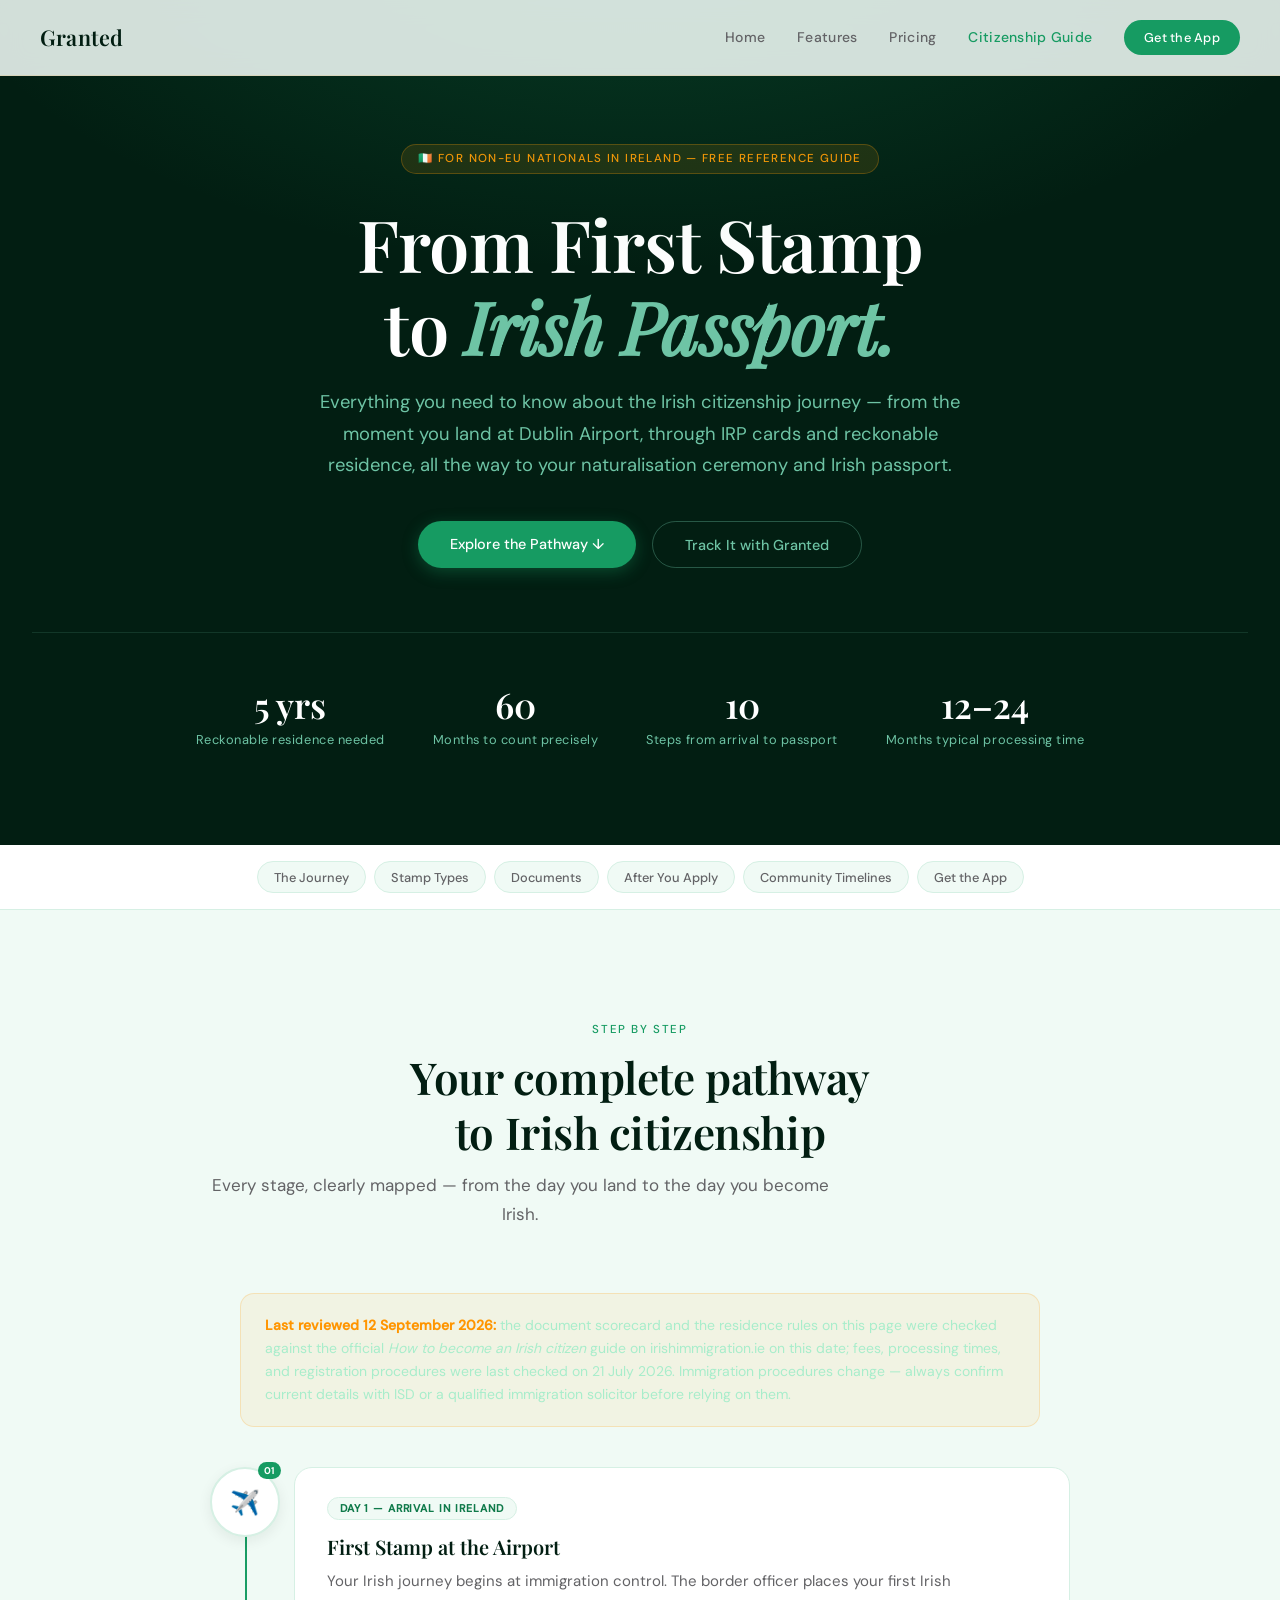
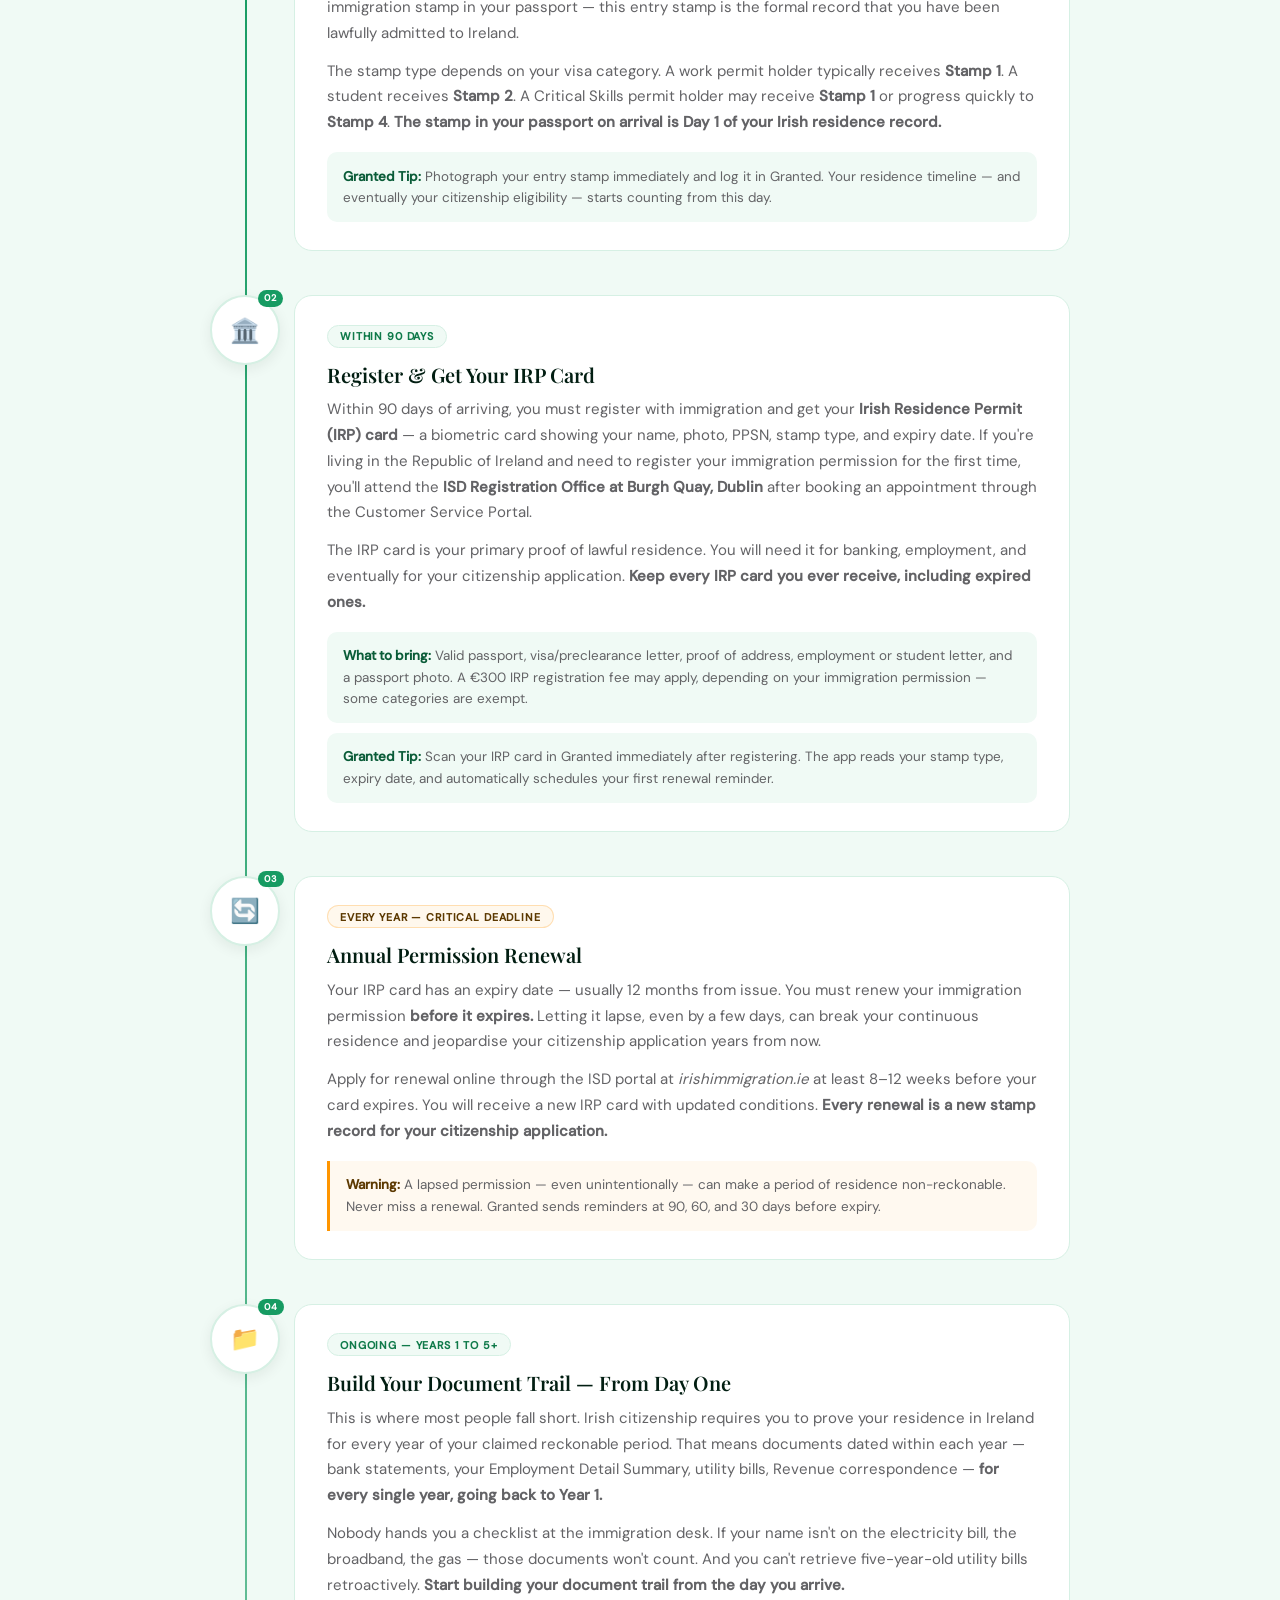
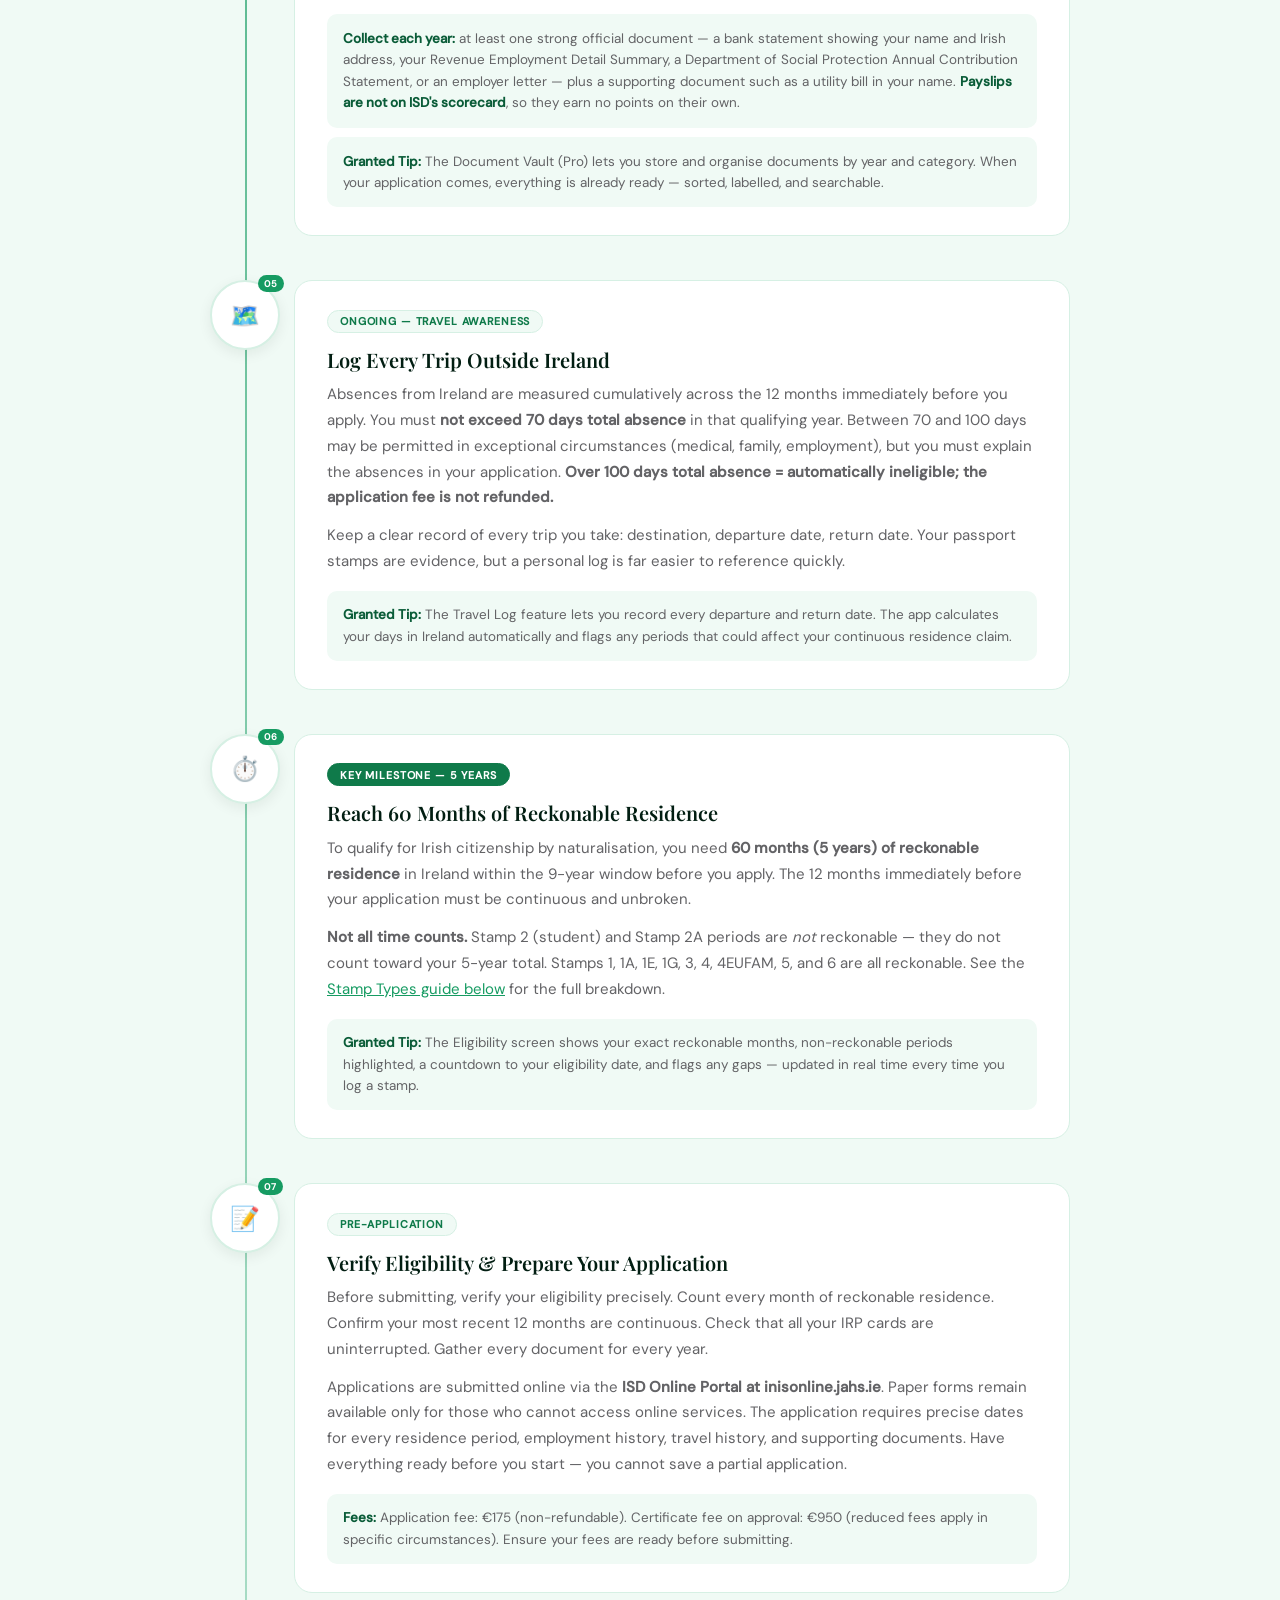
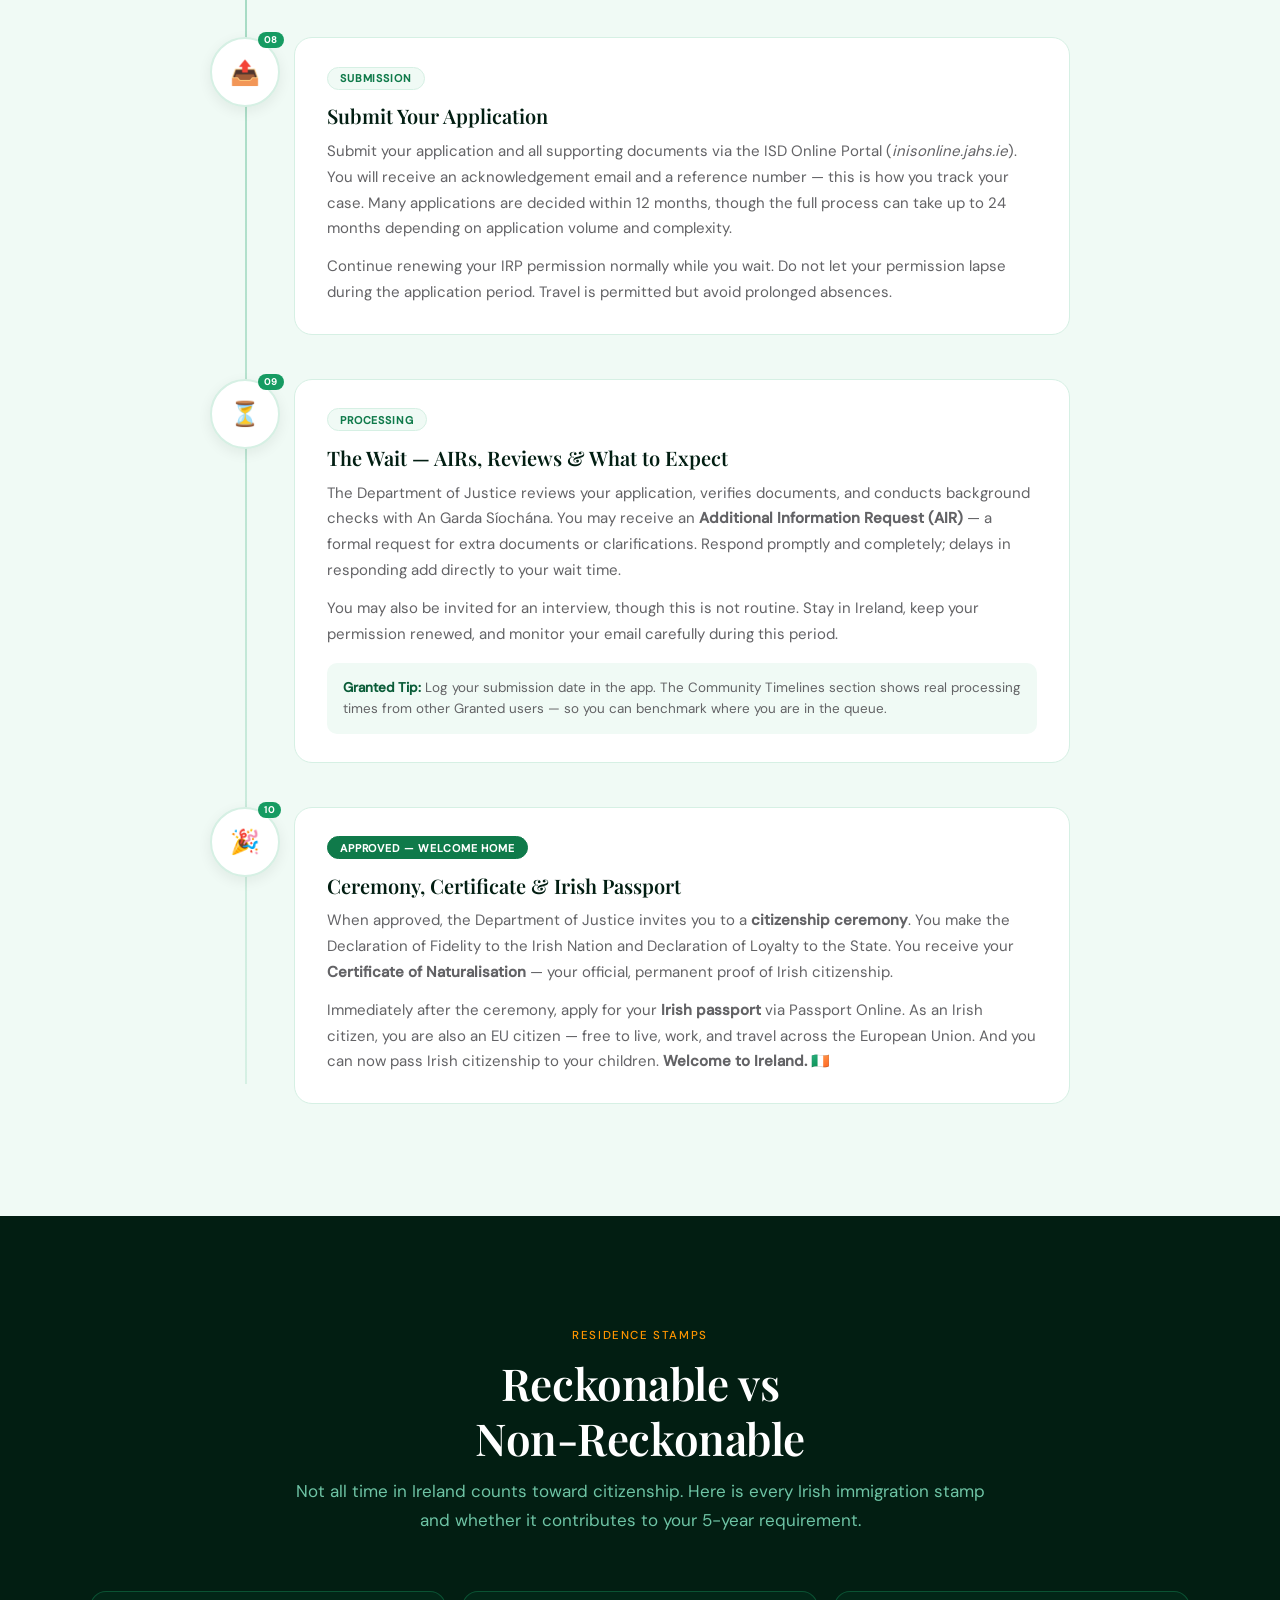
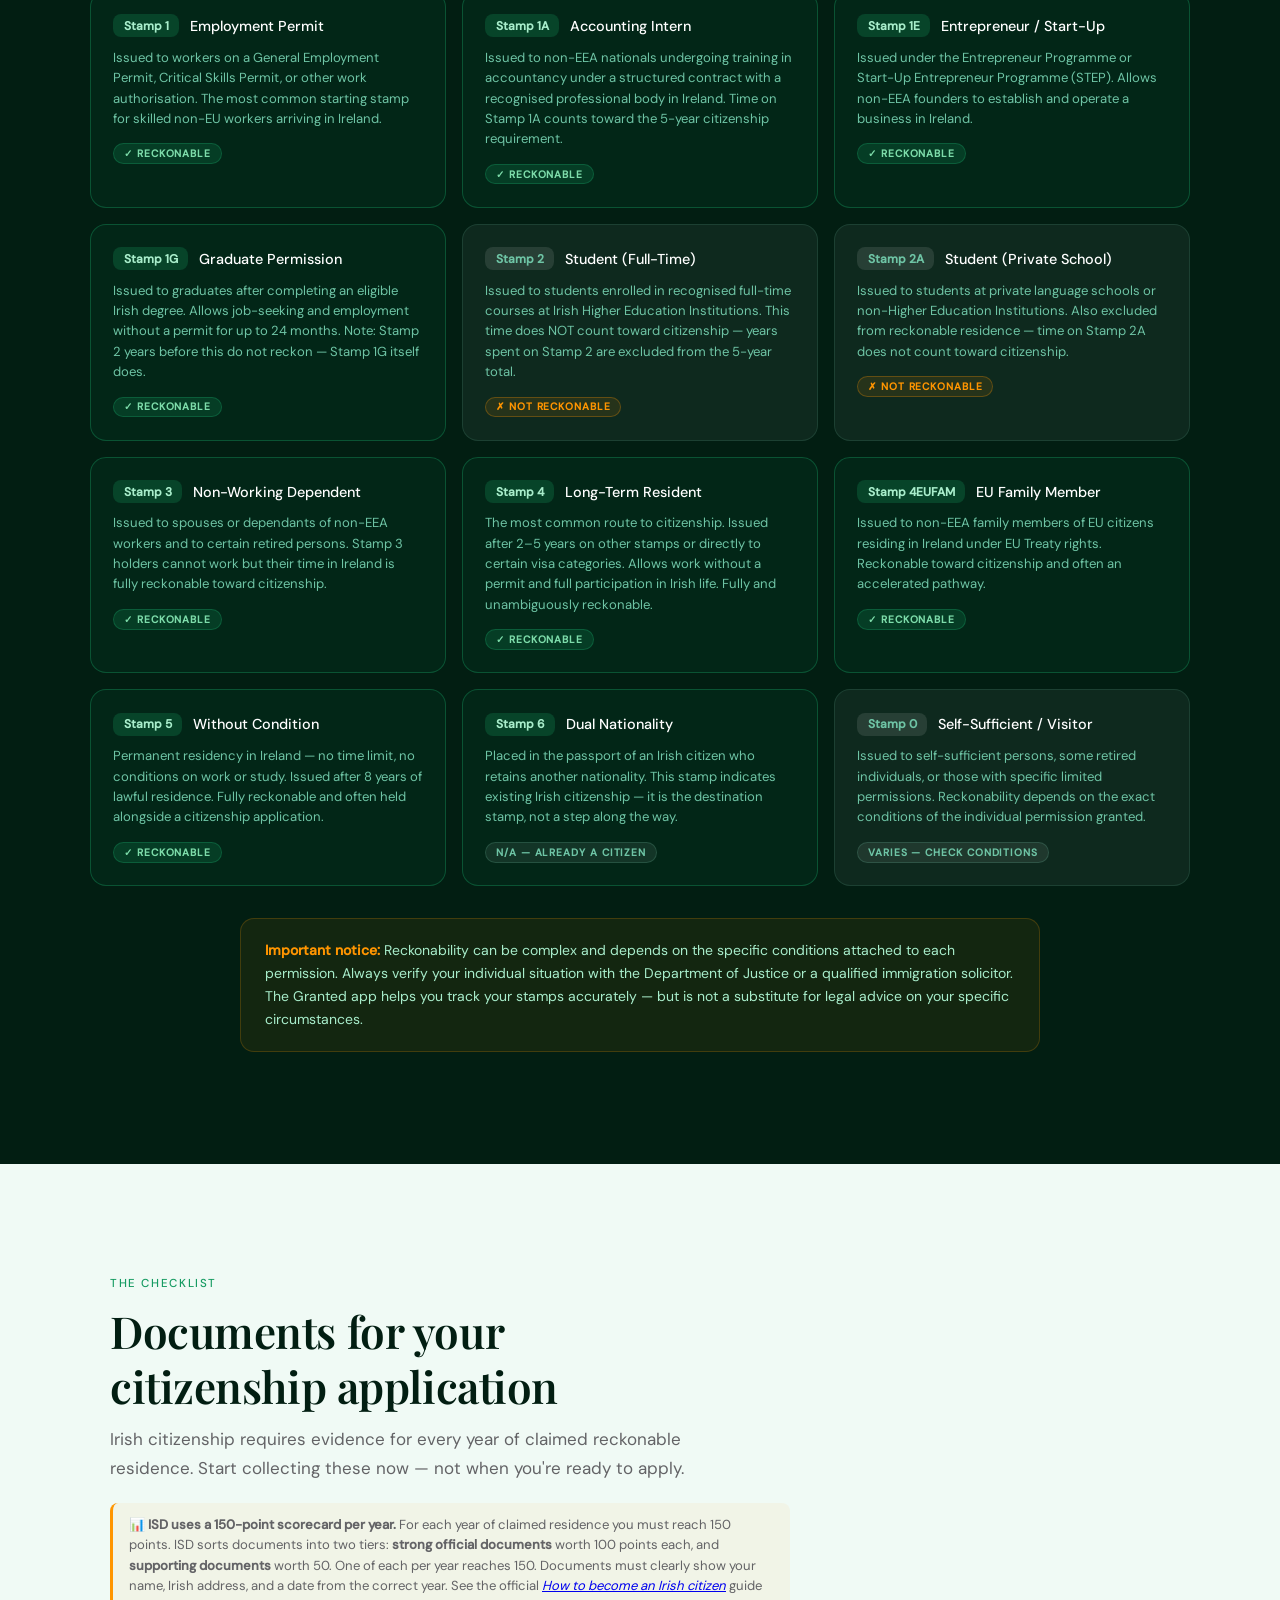
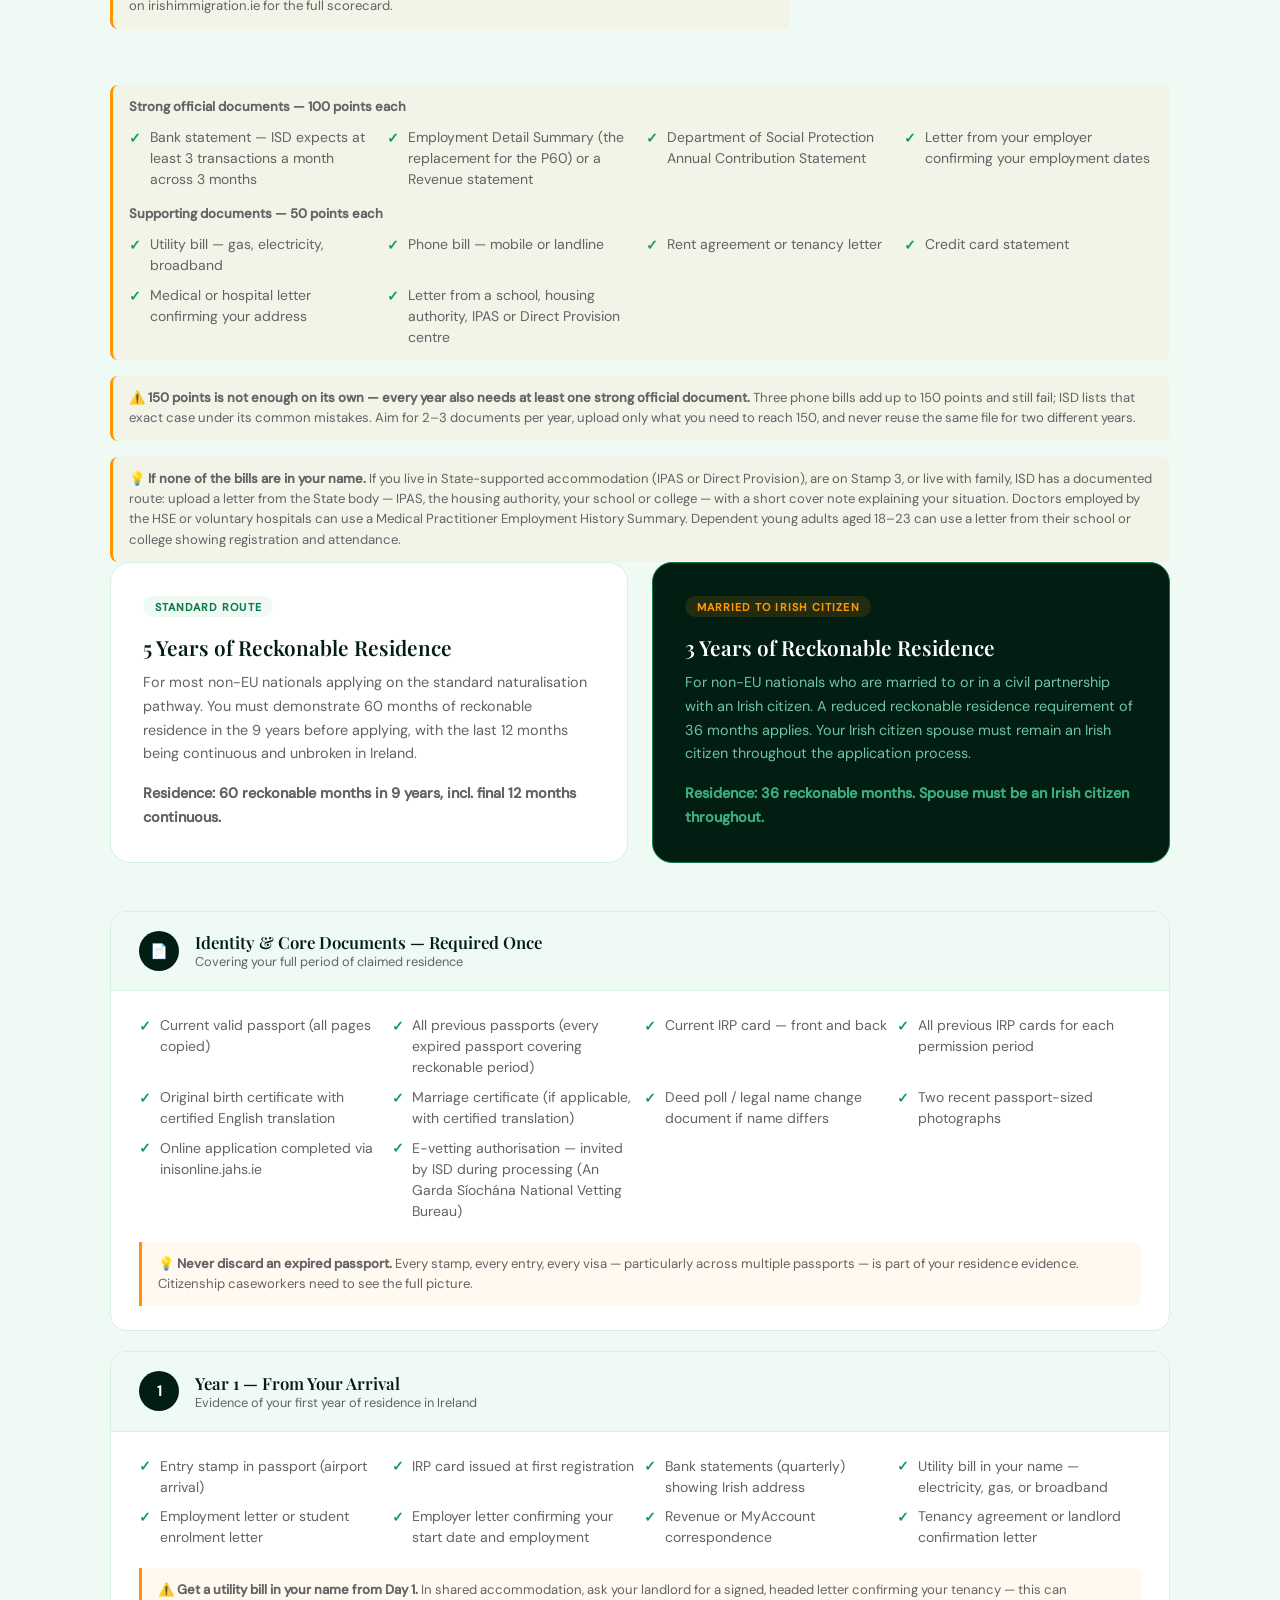
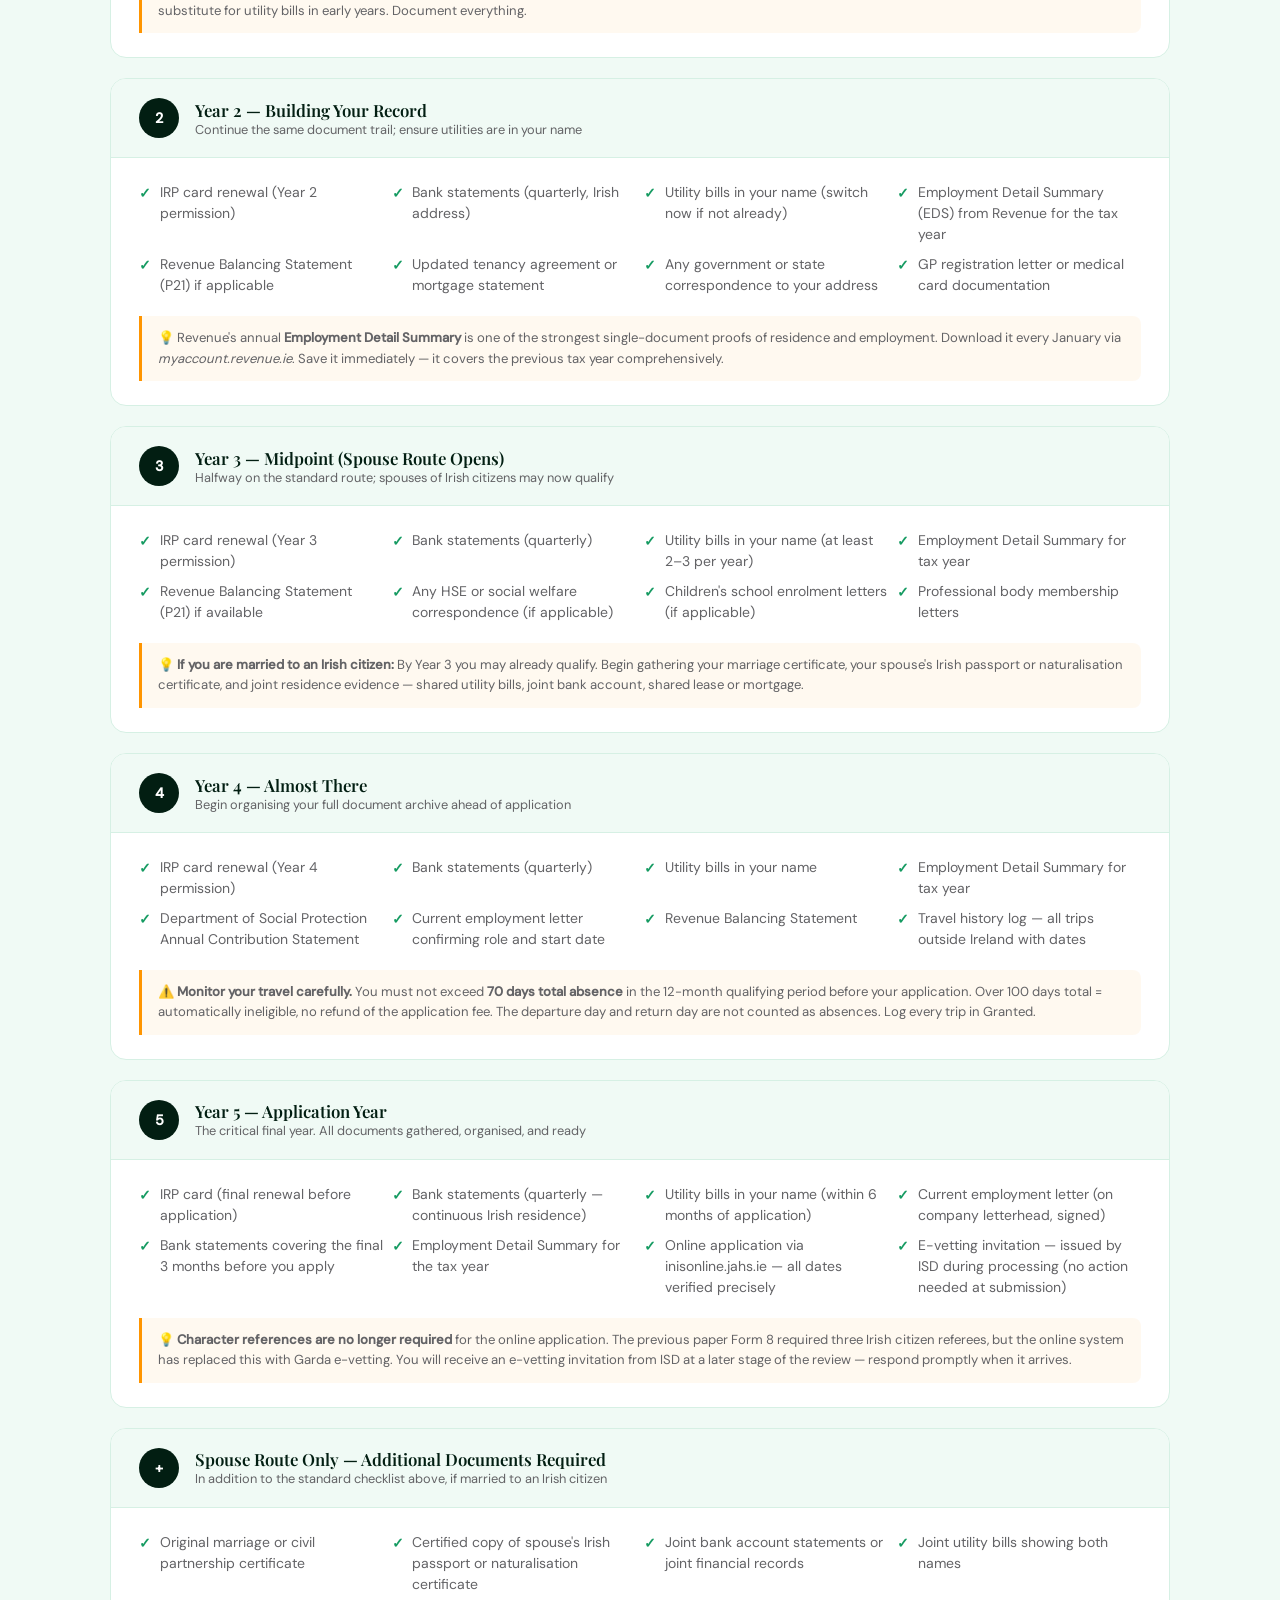
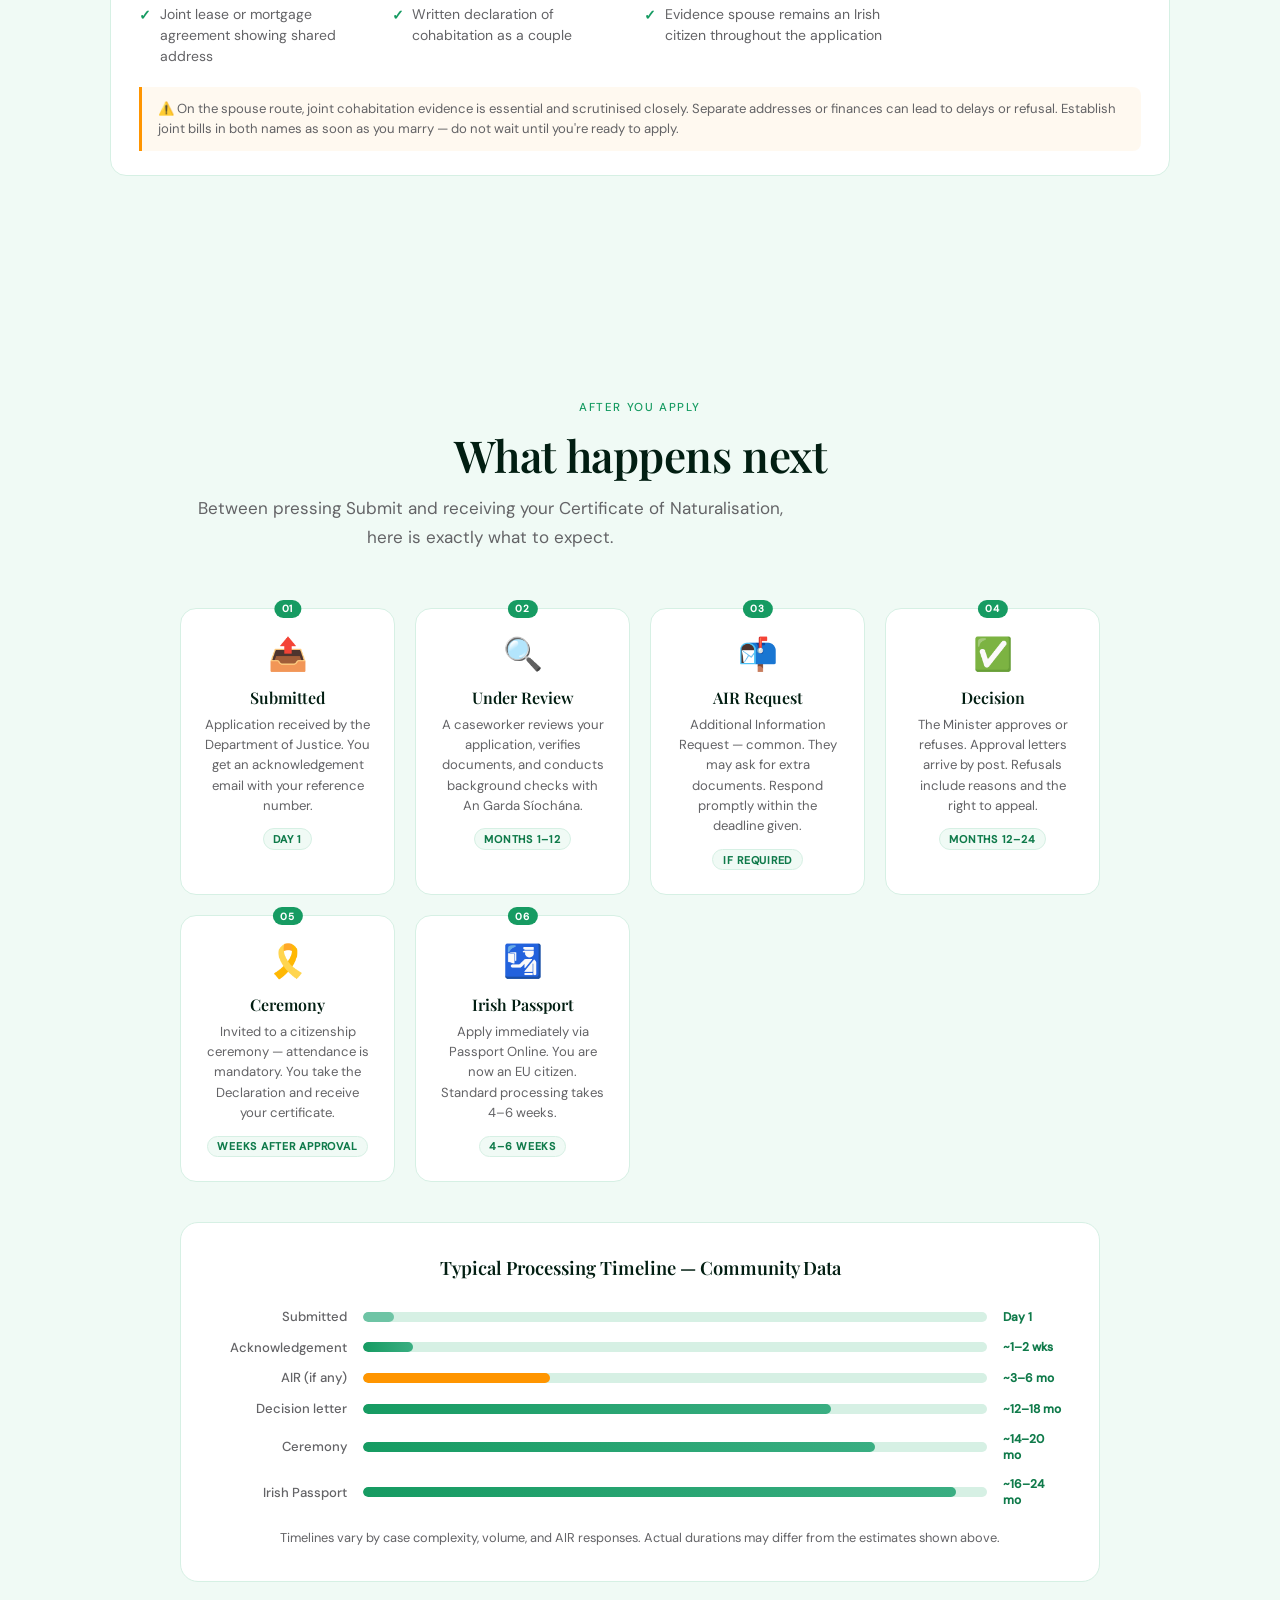
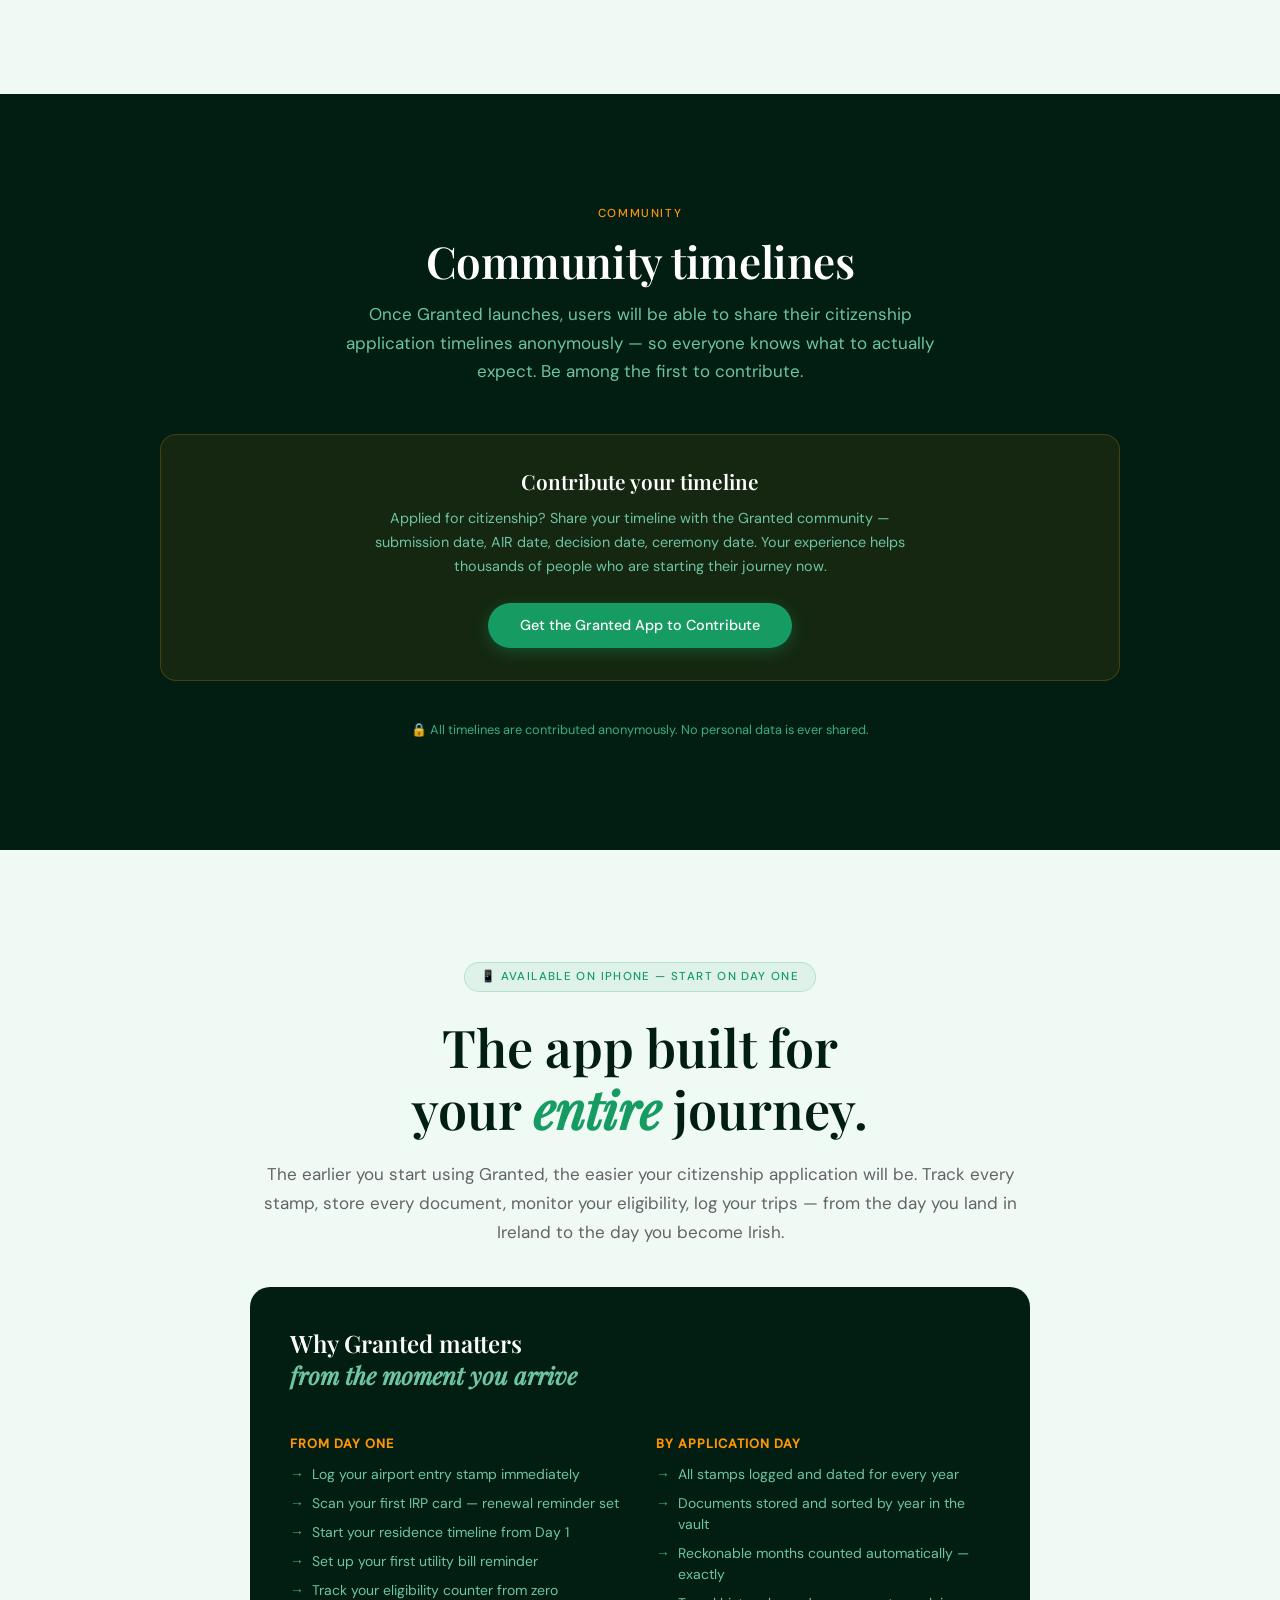
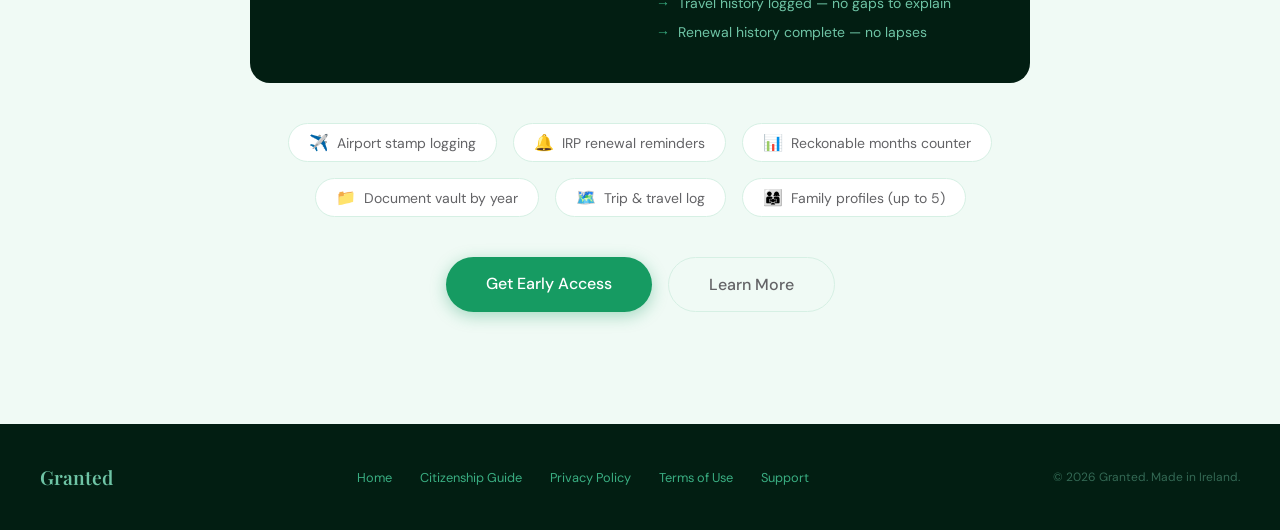
==== commit 5d26ac4b: "fix(content): adopt ISD's strong/supporting wording and drop the Type A/B collision citizenship.html" ====
--- a/citizenship.html
+++ b/citizenship.html
@@ -794,7 +794,7 @@
       </div>
 
       <div class="stamps-note" style="margin-bottom: 2.5rem;">
-        <p><strong>Last reviewed 21 July 2026:</strong> fees, processing times, and registration procedures below were checked against irishimmigration.ie on this date. Immigration procedures change — always confirm current details with ISD or a qualified immigration solicitor before relying on them.</p>
+        <p><strong>Last reviewed 12 September 2026:</strong> the document scorecard and the residence rules on this page were checked against the official <em>How to become an Irish citizen</em> guide on irishimmigration.ie on this date; fees, processing times, and registration procedures were last checked on 21 July 2026. Immigration procedures change — always confirm current details with ISD or a qualified immigration solicitor before relying on them.</p>
       </div>
 
       <ol class="timeline">
@@ -850,10 +850,10 @@
           <div class="tl-box">
             <span class="tl-tag">Ongoing — Years 1 to 5+</span>
             <h3>Build Your Document Trail — From Day One</h3>
-            <p>This is where most people fall short. Irish citizenship requires you to prove your residence in Ireland for every year of your claimed reckonable period. That means documents dated within each year — bank statements, utility bills, payslips, Revenue correspondence — <strong>for every single year, going back to Year 1.</strong></p>
+            <p>This is where most people fall short. Irish citizenship requires you to prove your residence in Ireland for every year of your claimed reckonable period. That means documents dated within each year — bank statements, your Employment Detail Summary, utility bills, Revenue correspondence — <strong>for every single year, going back to Year 1.</strong></p>
             <p>Nobody hands you a checklist at the immigration desk. If your name isn't on the electricity bill, the broadband, the gas — those documents won't count. And you can't retrieve five-year-old utility bills retroactively. <strong>Start building your document trail from the day you arrive.</strong></p>
             <div class="tl-tip">
-              <p><strong>Collect each year:</strong> Bank statements (your name, Irish address), at least one utility bill in your name, payslips, Revenue Employment Detail Summary, any government/state correspondence addressed to you in Ireland.</p>
+              <p><strong>Collect each year:</strong> at least one strong official document — a bank statement showing your name and Irish address, your Revenue Employment Detail Summary, a Department of Social Protection Annual Contribution Statement, or an employer letter — plus a supporting document such as a utility bill in your name. <strong>Payslips are not on ISD's scorecard</strong>, so they earn no points on their own.</p>
             </div>
             <div class="tl-tip" style="margin-top: 0.6rem;">
               <p><strong>Granted Tip:</strong> The Document Vault (Pro) lets you store and organise documents by year and category. When your application comes, everything is already ready — sorted, labelled, and searchable.</p>
@@ -1078,21 +1078,48 @@
         <h2 class="section-title">Documents for your<br>citizenship application</h2>
         <p class="section-sub">Irish citizenship requires evidence for every year of claimed reckonable residence. Start collecting these now — not when you're ready to apply.</p>
         <div class="doc-note" style="margin-top: 1.25rem; border-radius: 8px;">
-          📊 <strong>ISD uses a 150-point scorecard per year.</strong> For each year of claimed residence you must reach 150 points using a combination of accepted documents. A "Type A" document (e.g. bank statement — 100 pts) plus a "Type B" document (e.g. utility bill — 50 pts) per year is the standard approach. Documents must clearly show your name, Irish address, and a date. See the official <em>Proofs of Identity and Residence</em> guide on irishimmigration.ie for the full scorecard with point values.
-        </div>
-      </div>
-
-      <!-- Type A / Type B -->
+          📊 <strong>ISD uses a 150-point scorecard per year.</strong> For each year of claimed residence you must reach 150 points. ISD sorts documents into two tiers: <strong>strong official documents</strong> worth 100 points each, and <strong>supporting documents</strong> worth 50. One of each per year reaches 150. Documents must clearly show your name, Irish address, and a date from the correct year. See the official <a href="https://www.irishimmigration.ie/how-to-become-an-irish-citizen-guide/" target="_blank" rel="noopener"><em>How to become an Irish citizen</em></a> guide on irishimmigration.ie for the full scorecard.
+        </div>
+      </div>
+
+      <div class="doc-note" style="margin-top: 1rem; border-radius: 8px;">
+        <p style="margin-bottom: 0.6rem;"><strong>Strong official documents — 100 points each</strong></p>
+        <ul class="doc-list">
+          <li>Bank statement — ISD expects at least 3 transactions a month across 3 months</li>
+          <li>Employment Detail Summary (the replacement for the P60) or a Revenue statement</li>
+          <li>Department of Social Protection Annual Contribution Statement</li>
+          <li>Letter from your employer confirming your employment dates</li>
+        </ul>
+        <p style="margin: 0.9rem 0 0.6rem;"><strong>Supporting documents — 50 points each</strong></p>
+        <ul class="doc-list">
+          <li>Utility bill — gas, electricity, broadband</li>
+          <li>Phone bill — mobile or landline</li>
+          <li>Rent agreement or tenancy letter</li>
+          <li>Credit card statement</li>
+          <li>Medical or hospital letter confirming your address</li>
+          <li>Letter from a school, housing authority, IPAS or Direct Provision centre</li>
+        </ul>
+      </div>
+
+      <div class="doc-note" style="margin-top: 1rem; border-radius: 8px;">
+        ⚠️ <strong>150 points is not enough on its own — every year also needs at least one strong official document.</strong> Three phone bills add up to 150 points and still fail; ISD lists that exact case under its common mistakes. Aim for 2&ndash;3 documents per year, upload only what you need to reach 150, and never reuse the same file for two different years.
+      </div>
+
+      <div class="doc-note" style="margin-top: 1rem; border-radius: 8px;">
+        💡 <strong>If none of the bills are in your name.</strong> If you live in State-supported accommodation (IPAS or Direct Provision), are on Stamp 3, or live with family, ISD has a documented route: upload a letter from the State body — IPAS, the housing authority, your school or college — with a short cover note explaining your situation. Doctors employed by the HSE or voluntary hospitals can use a Medical Practitioner Employment History Summary. Dependent young adults aged 18&ndash;23 can use a letter from their school or college showing registration and attendance.
+      </div>
+
+      <!-- Application routes -->
       <div class="type-cards">
         <div class="type-card">
           <span class="type-lbl">Standard Route</span>
-          <h3>Type A — Standard Applicant</h3>
+          <h3>5 Years of Reckonable Residence</h3>
           <p>For most non-EU nationals applying on the standard naturalisation pathway. You must demonstrate 60 months of reckonable residence in the 9 years before applying, with the last 12 months being continuous and unbroken in Ireland.</p>
           <p class="type-req">Residence: 60 reckonable months in 9 years, incl. final 12 months continuous.</p>
         </div>
         <div class="type-card dark">
           <span class="type-lbl">Married to Irish Citizen</span>
-          <h3>Type B — Spouse of Irish Citizen</h3>
+          <h3>3 Years of Reckonable Residence</h3>
           <p>For non-EU nationals who are married to or in a civil partnership with an Irish citizen. A reduced reckonable residence requirement of 36 months applies. Your Irish citizen spouse must remain an Irish citizen throughout the application process.</p>
           <p class="type-req">Residence: 36 reckonable months. Spouse must be an Irish citizen throughout.</p>
         </div>
@@ -1143,7 +1170,7 @@
               <li>Bank statements (quarterly) showing Irish address</li>
               <li>Utility bill in your name — electricity, gas, or broadband</li>
               <li>Employment letter or student enrolment letter</li>
-              <li>Payslips or salary statements (if employed)</li>
+              <li>Employer letter confirming your start date and employment</li>
               <li>Revenue or MyAccount correspondence</li>
               <li>Tenancy agreement or landlord confirmation letter</li>
             </ul>
@@ -1182,8 +1209,8 @@
           <div class="year-head">
             <div class="year-num">3</div>
             <div class="year-head-text">
-              <h4>Year 3 — Midpoint (Type B Eligibility Opens)</h4>
-              <p>Halfway mark for Type A; Type B applicants may now qualify</p>
+              <h4>Year 3 — Midpoint (Spouse Route Opens)</h4>
+              <p>Halfway on the standard route; spouses of Irish citizens may now qualify</p>
             </div>
           </div>
           <div class="year-body">
@@ -1198,7 +1225,7 @@
               <li>Professional body membership letters</li>
             </ul>
             <div class="doc-note">
-              💡 <strong>Type B applicants:</strong> By Year 3 you may already qualify. Begin gathering your marriage certificate, your spouse's Irish passport or naturalisation certificate, and joint residence evidence — shared utility bills, joint bank account, shared lease or mortgage.
+              💡 <strong>If you are married to an Irish citizen:</strong> By Year 3 you may already qualify. Begin gathering your marriage certificate, your spouse's Irish passport or naturalisation certificate, and joint residence evidence — shared utility bills, joint bank account, shared lease or mortgage.
             </div>
           </div>
         </div>
@@ -1217,7 +1244,7 @@
               <li>Bank statements (quarterly)</li>
               <li>Utility bills in your name</li>
               <li>Employment Detail Summary for tax year</li>
-              <li>Recent payslips (3 months)</li>
+              <li>Department of Social Protection Annual Contribution Statement</li>
               <li>Current employment letter confirming role and start date</li>
               <li>Revenue Balancing Statement</li>
               <li>Travel history log — all trips outside Ireland with dates</li>
@@ -1242,7 +1269,7 @@
               <li>Bank statements (quarterly — continuous Irish residence)</li>
               <li>Utility bills in your name (within 6 months of application)</li>
               <li>Current employment letter (on company letterhead, signed)</li>
-              <li>Recent payslips (most recent 3 months)</li>
+              <li>Bank statements covering the final 3 months before you apply</li>
               <li>Employment Detail Summary for the tax year</li>
               <li>Online application via inisonline.jahs.ie — all dates verified precisely</li>
               <li>E-vetting invitation — issued by ISD during processing (no action needed at submission)</li>
@@ -1257,7 +1284,7 @@
           <div class="year-head">
             <div class="year-num">+</div>
             <div class="year-head-text">
-              <h4>Type B Only — Additional Documents Required</h4>
+              <h4>Spouse Route Only — Additional Documents Required</h4>
               <p>In addition to the standard checklist above, if married to an Irish citizen</p>
             </div>
           </div>
@@ -1272,7 +1299,7 @@
               <li>Evidence spouse remains an Irish citizen throughout the application</li>
             </ul>
             <div class="doc-note">
-              ⚠️ For Type B, joint cohabitation evidence is essential and scrutinised closely. Separate addresses or finances can lead to delays or refusal. Establish joint bills in both names as soon as you marry — do not wait until you're ready to apply.
+              ⚠️ On the spouse route, joint cohabitation evidence is essential and scrutinised closely. Separate addresses or finances can lead to delays or refusal. Establish joint bills in both names as soon as you marry — do not wait until you're ready to apply.
             </div>
           </div>
         </div>
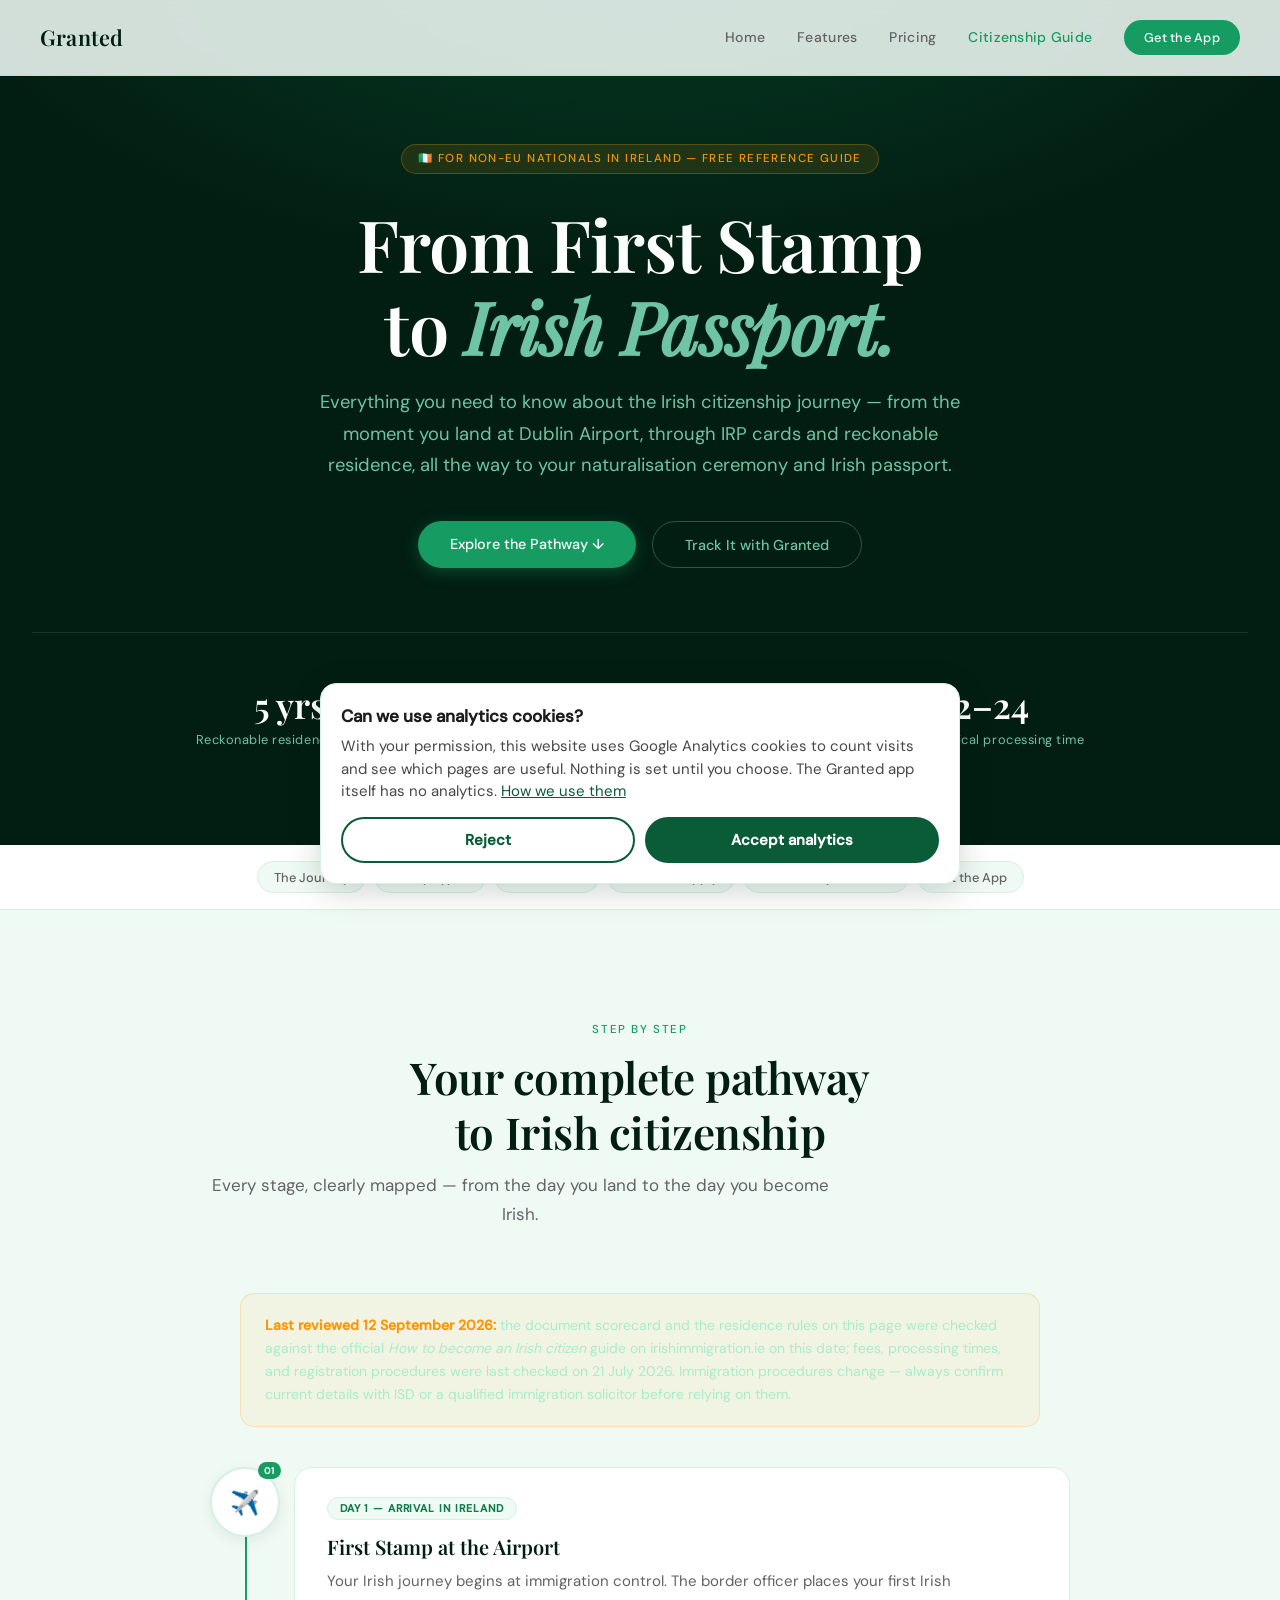
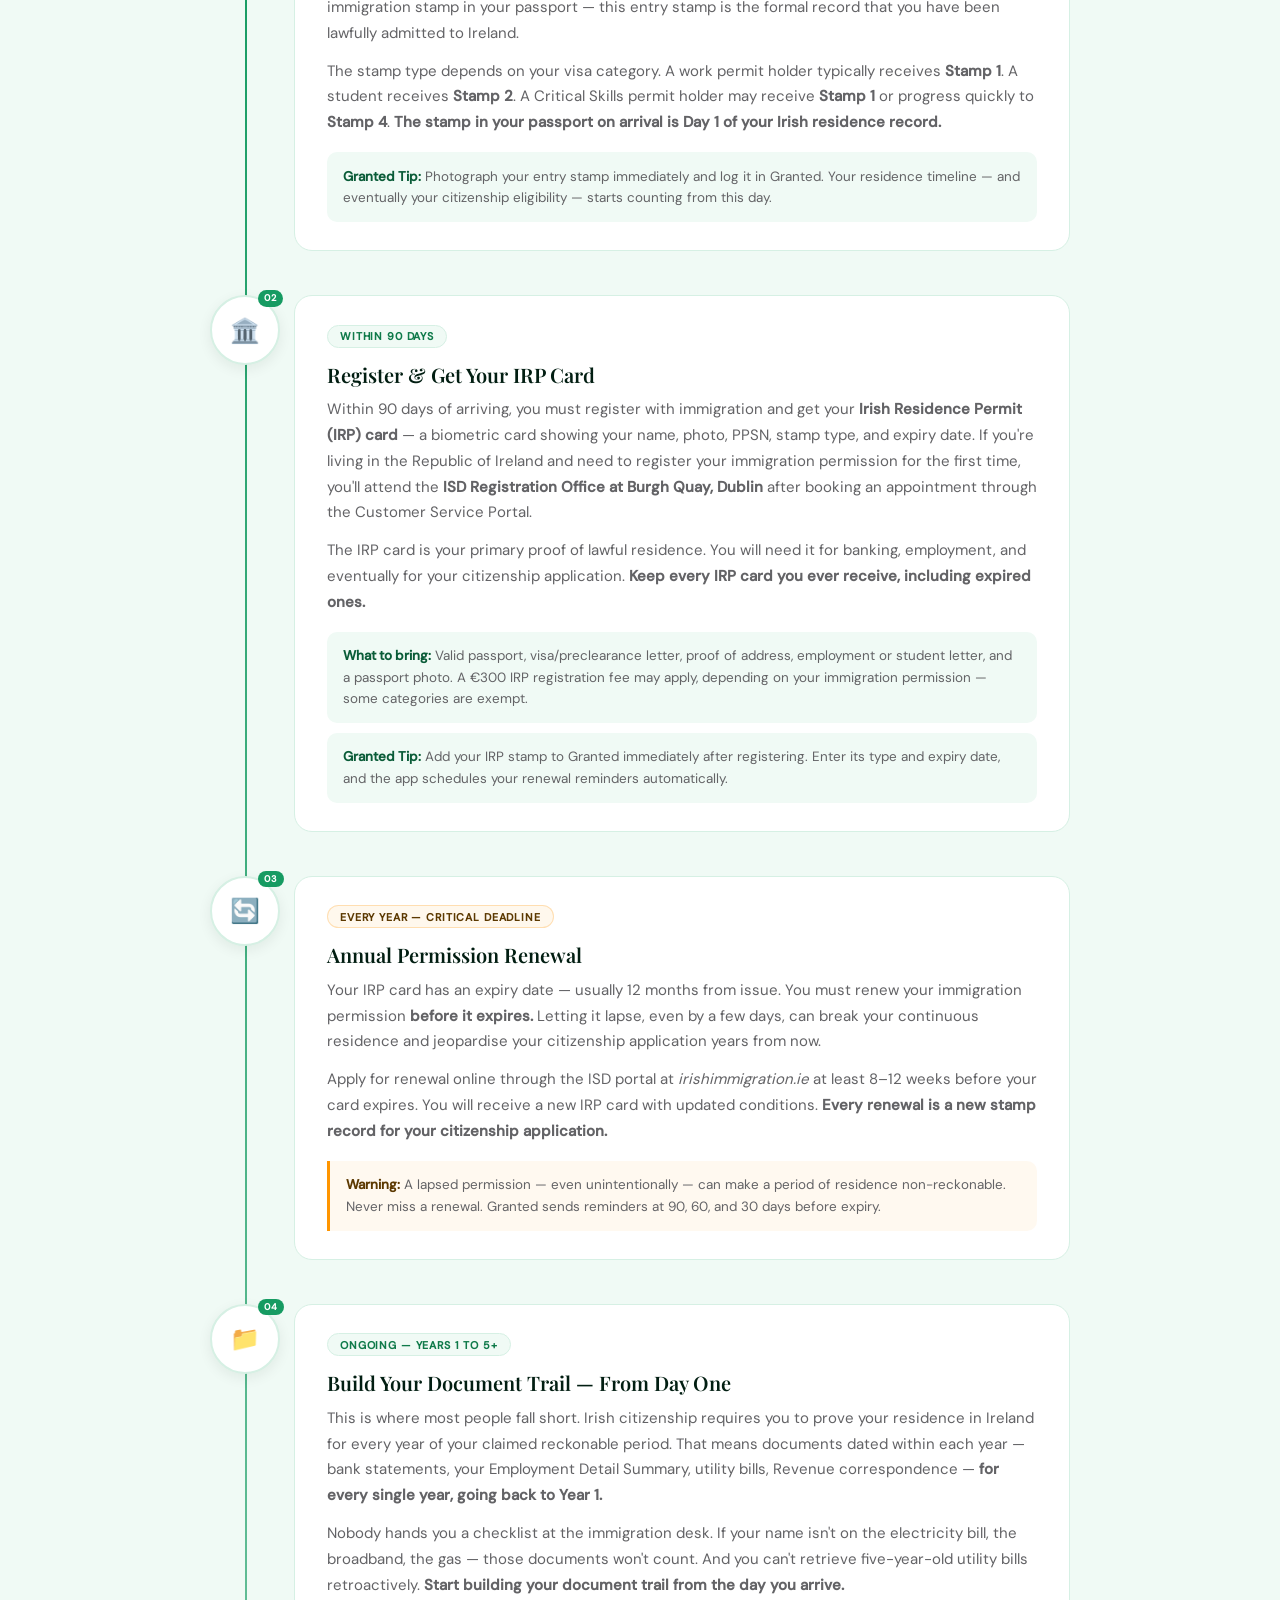
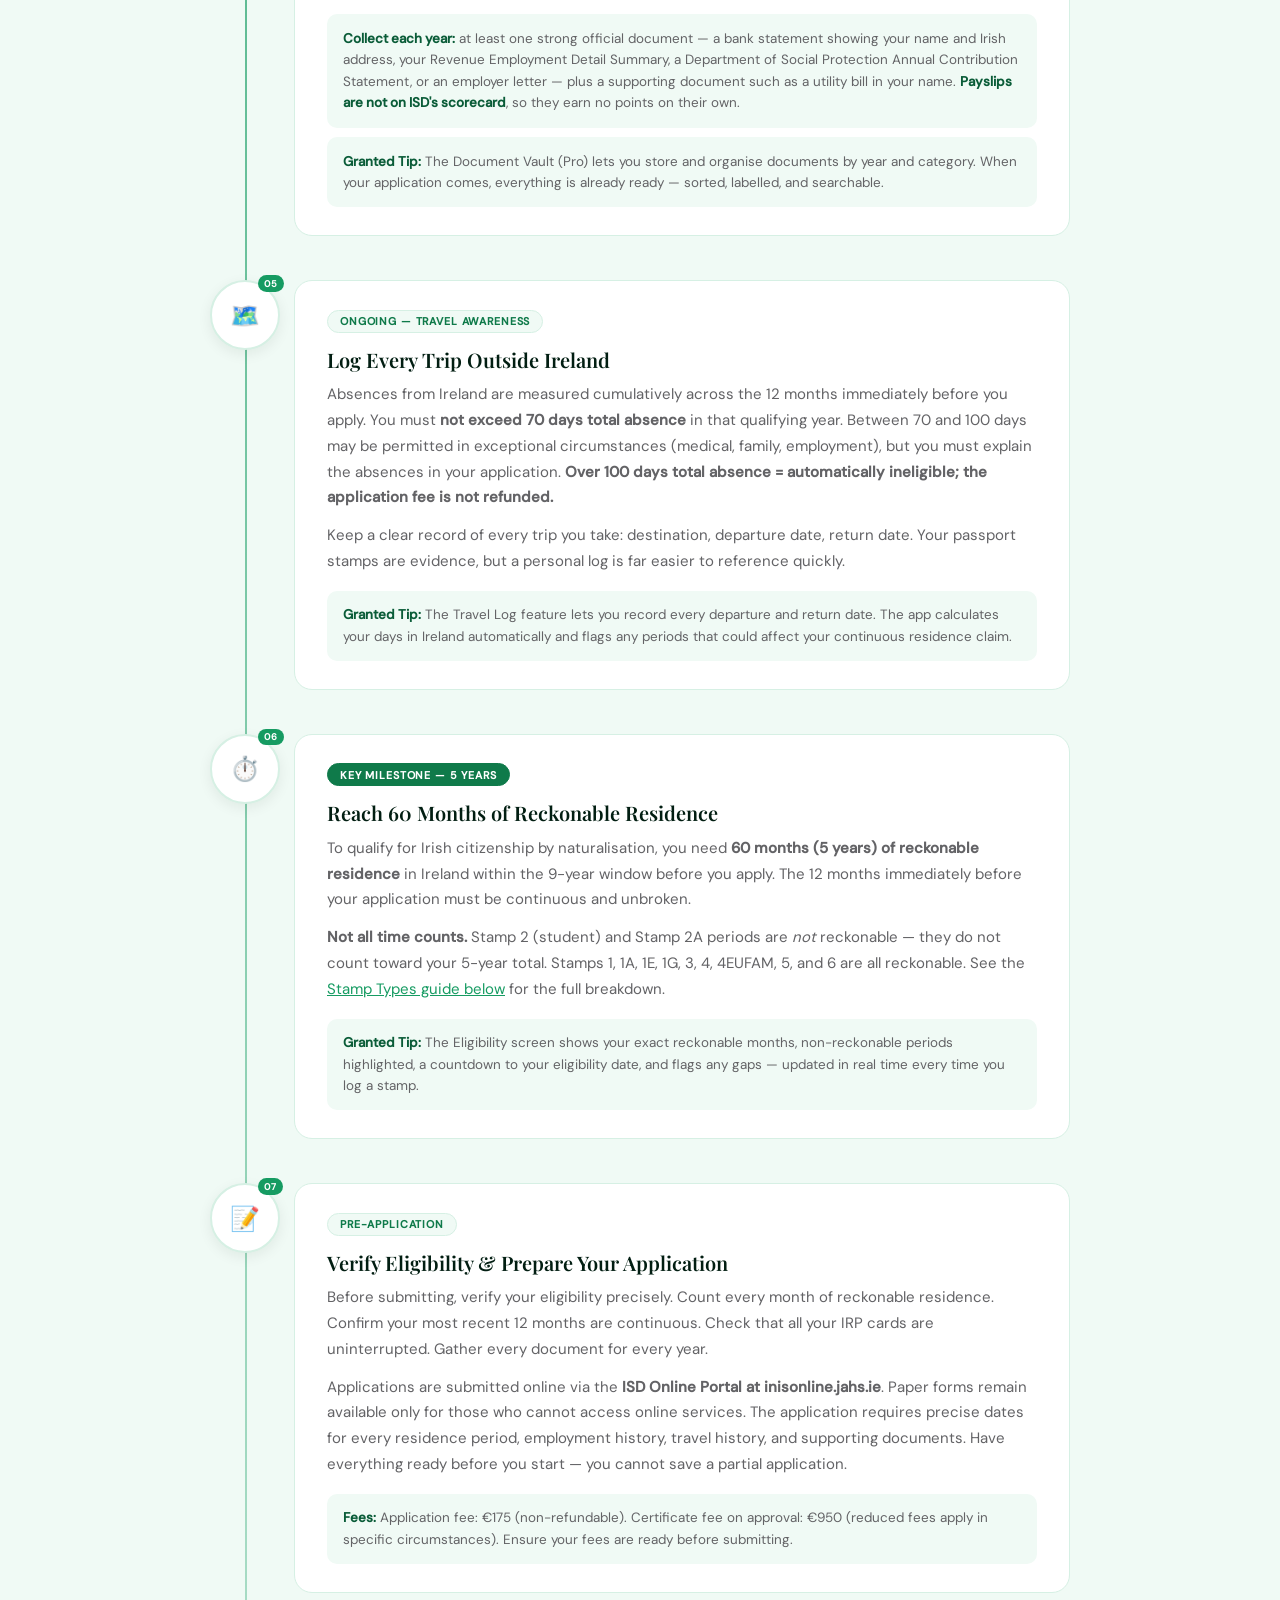
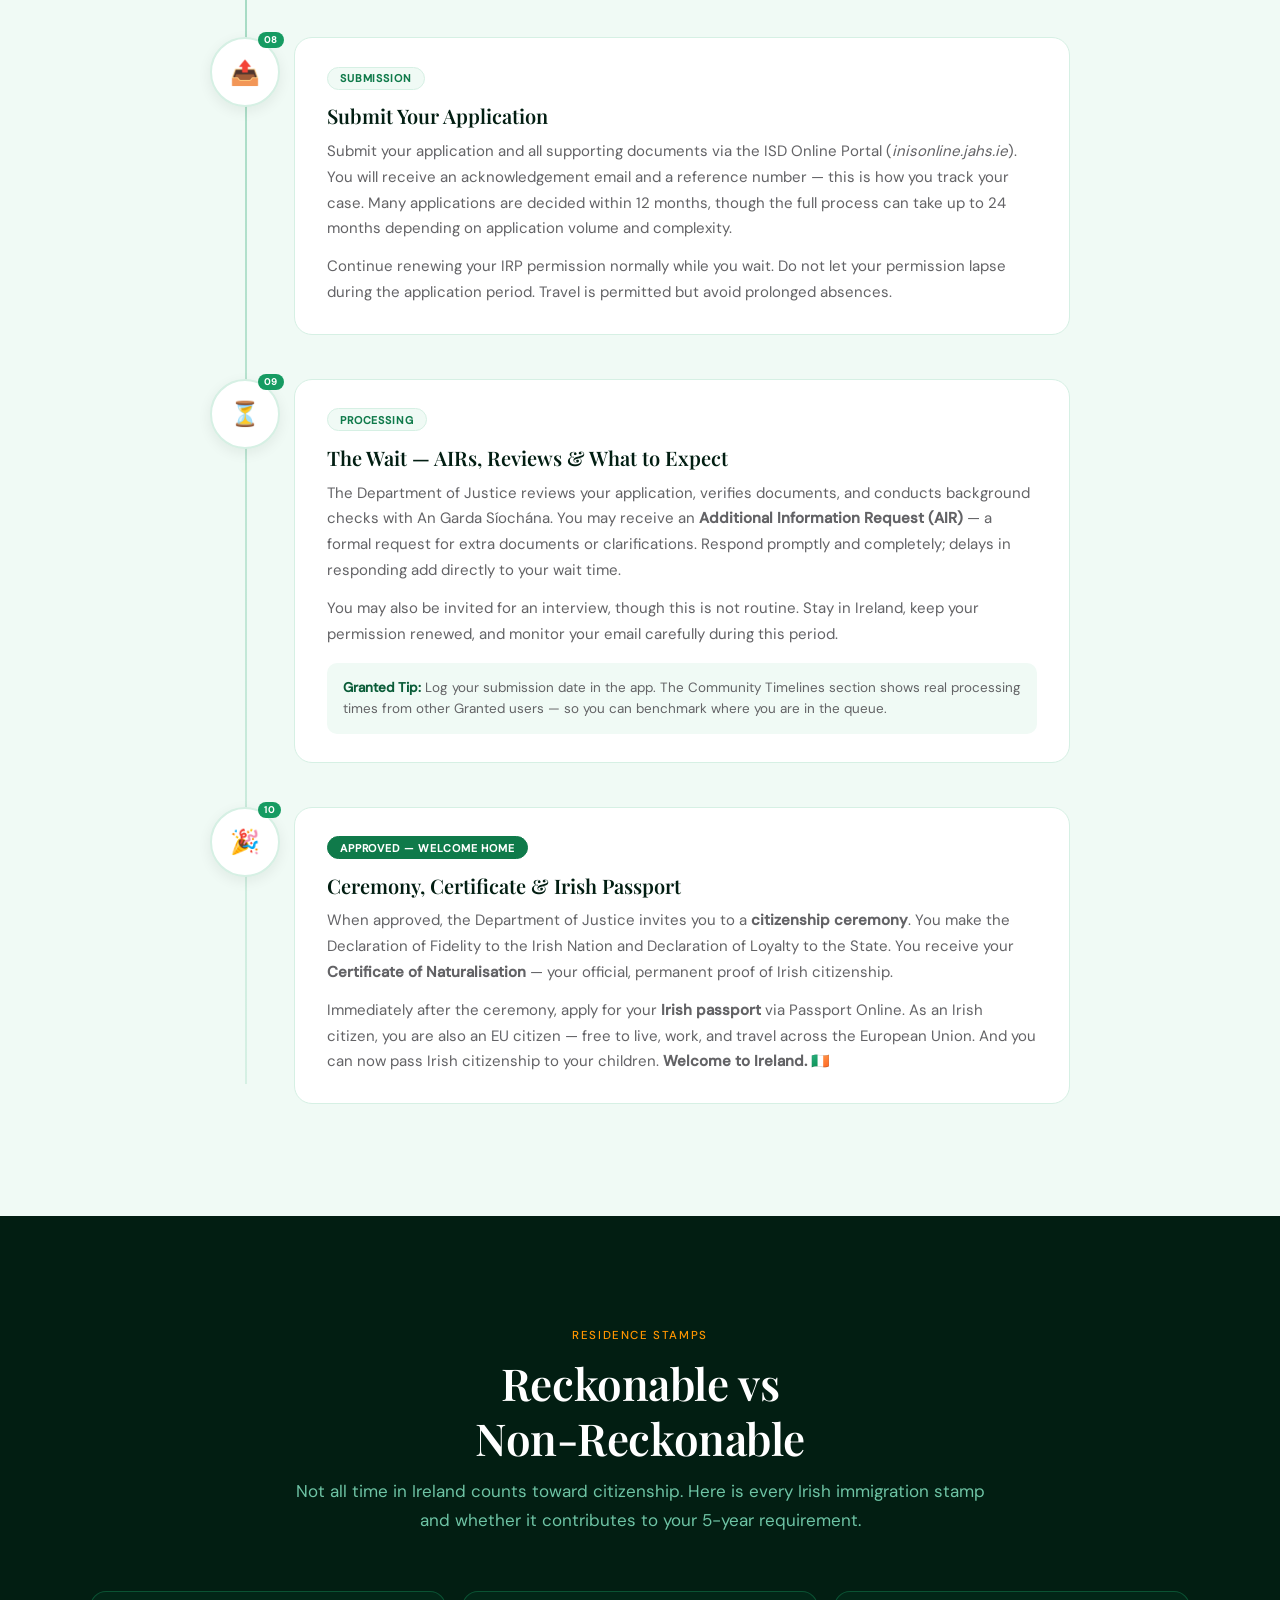
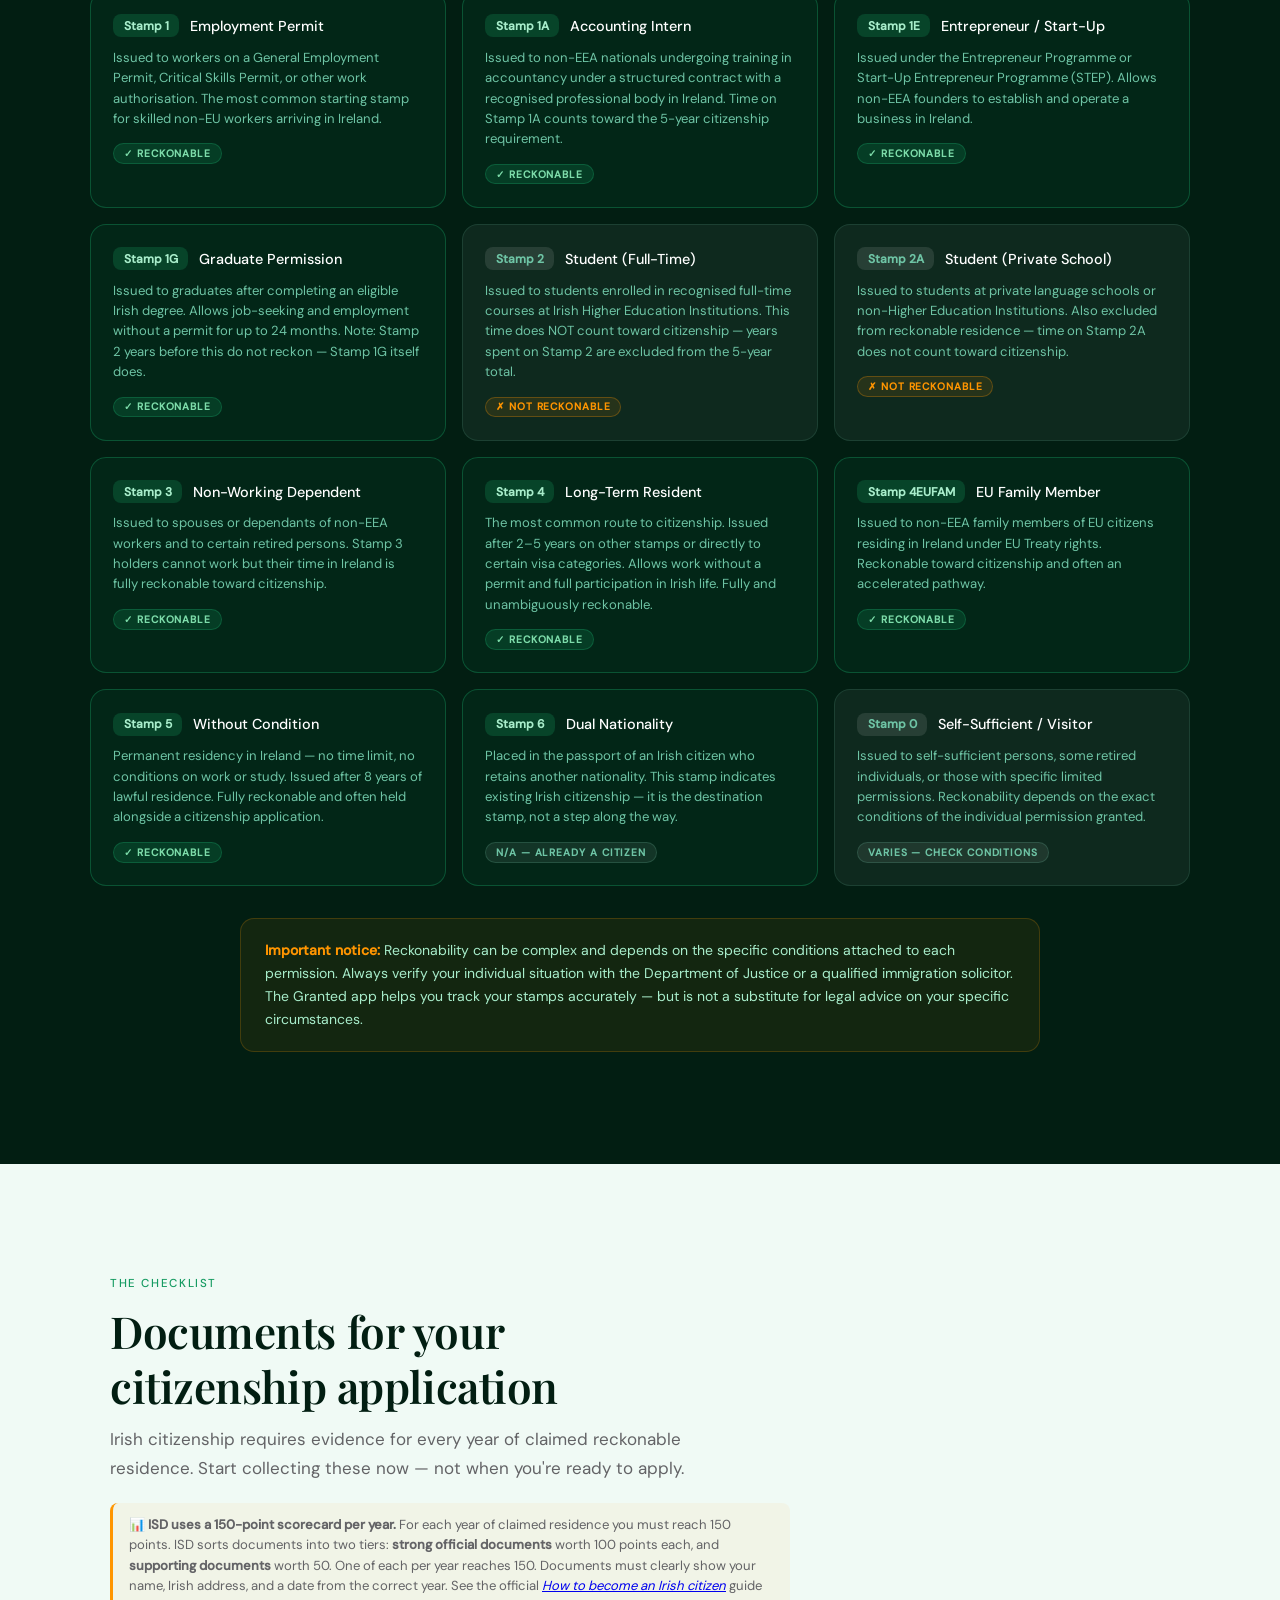
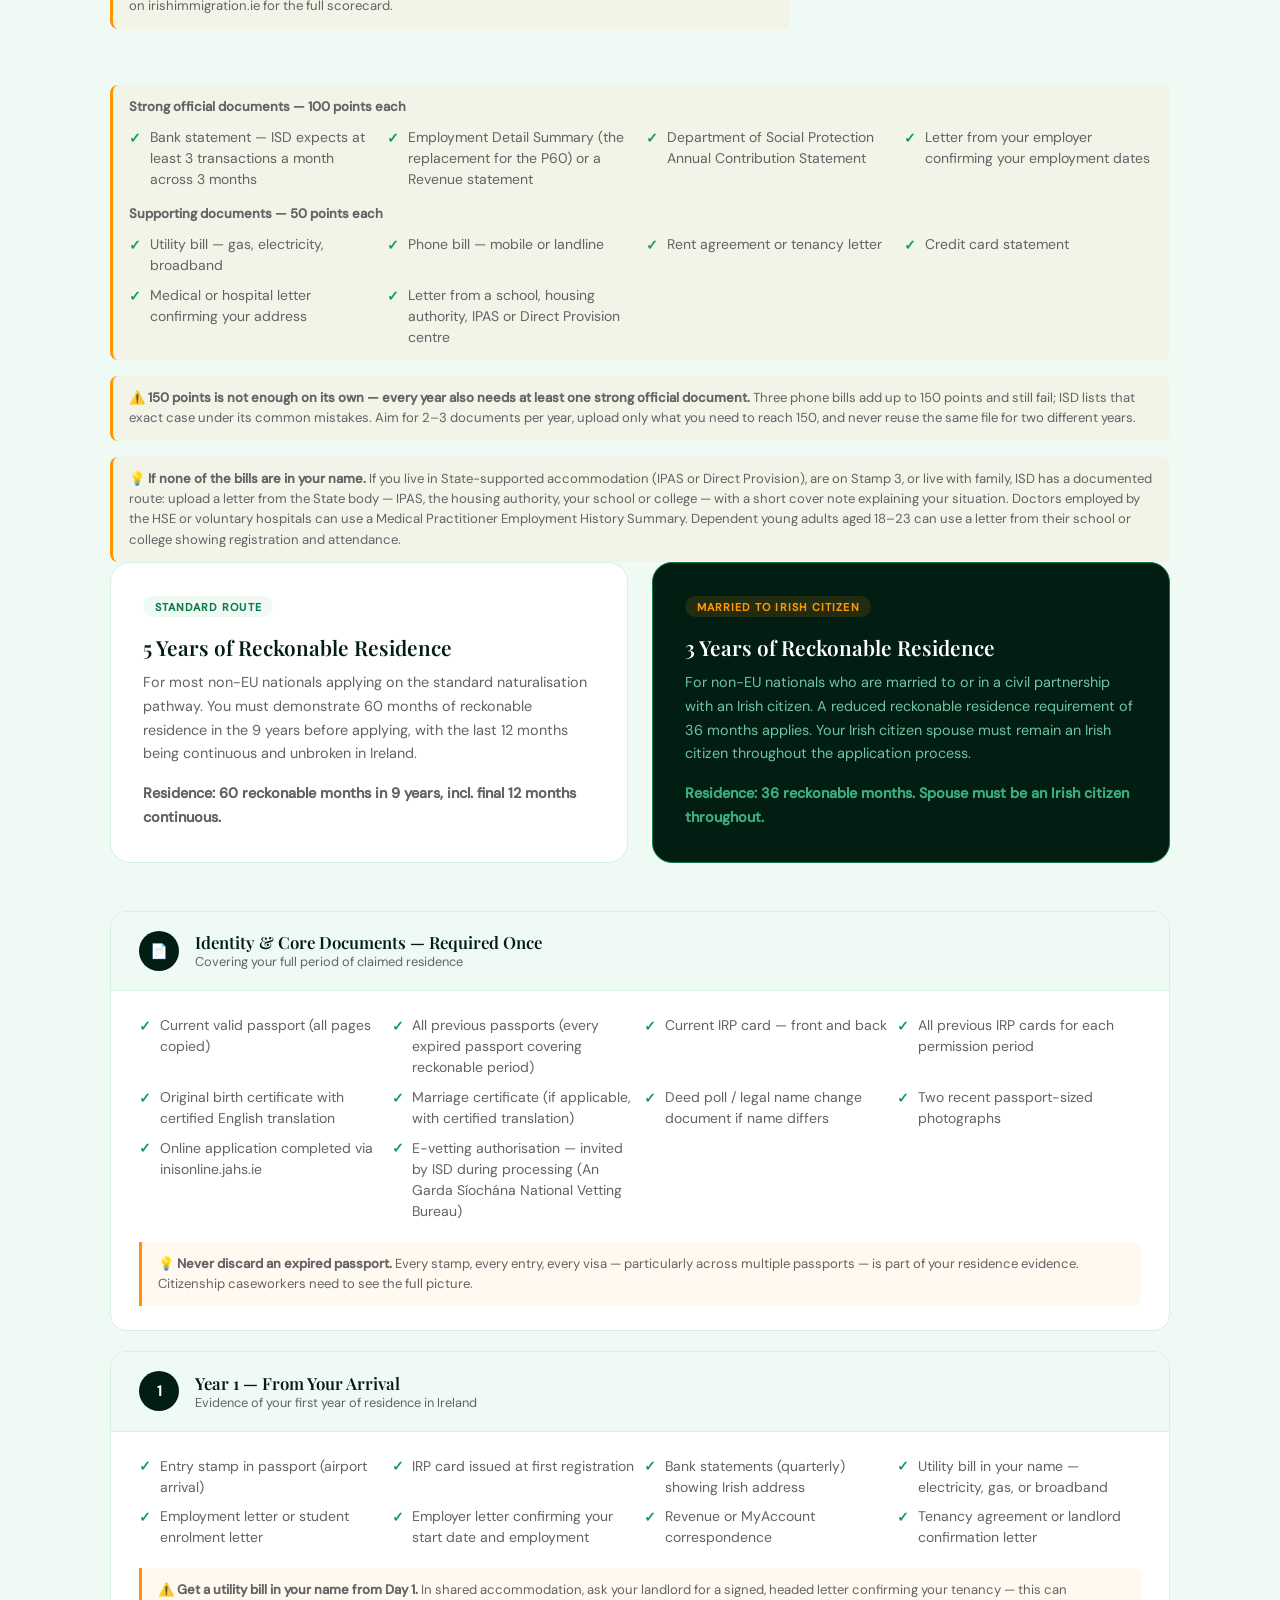
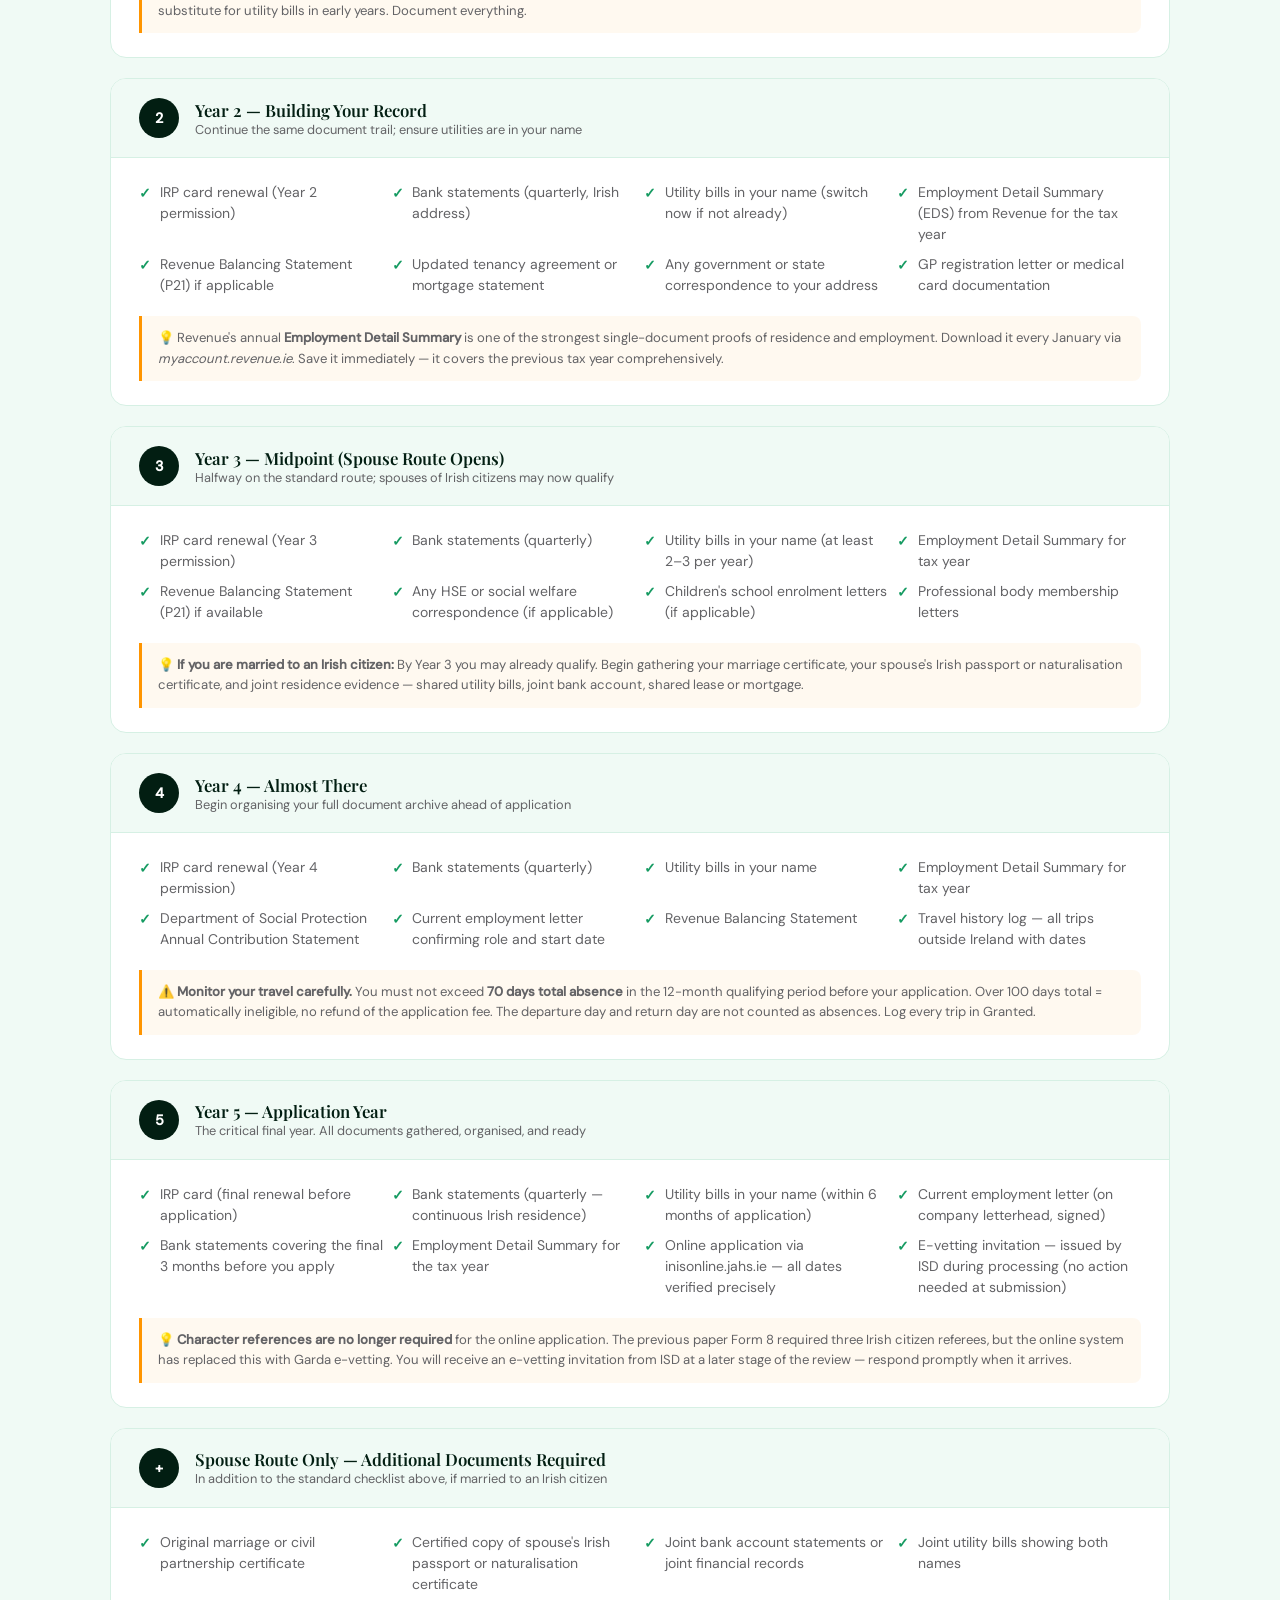
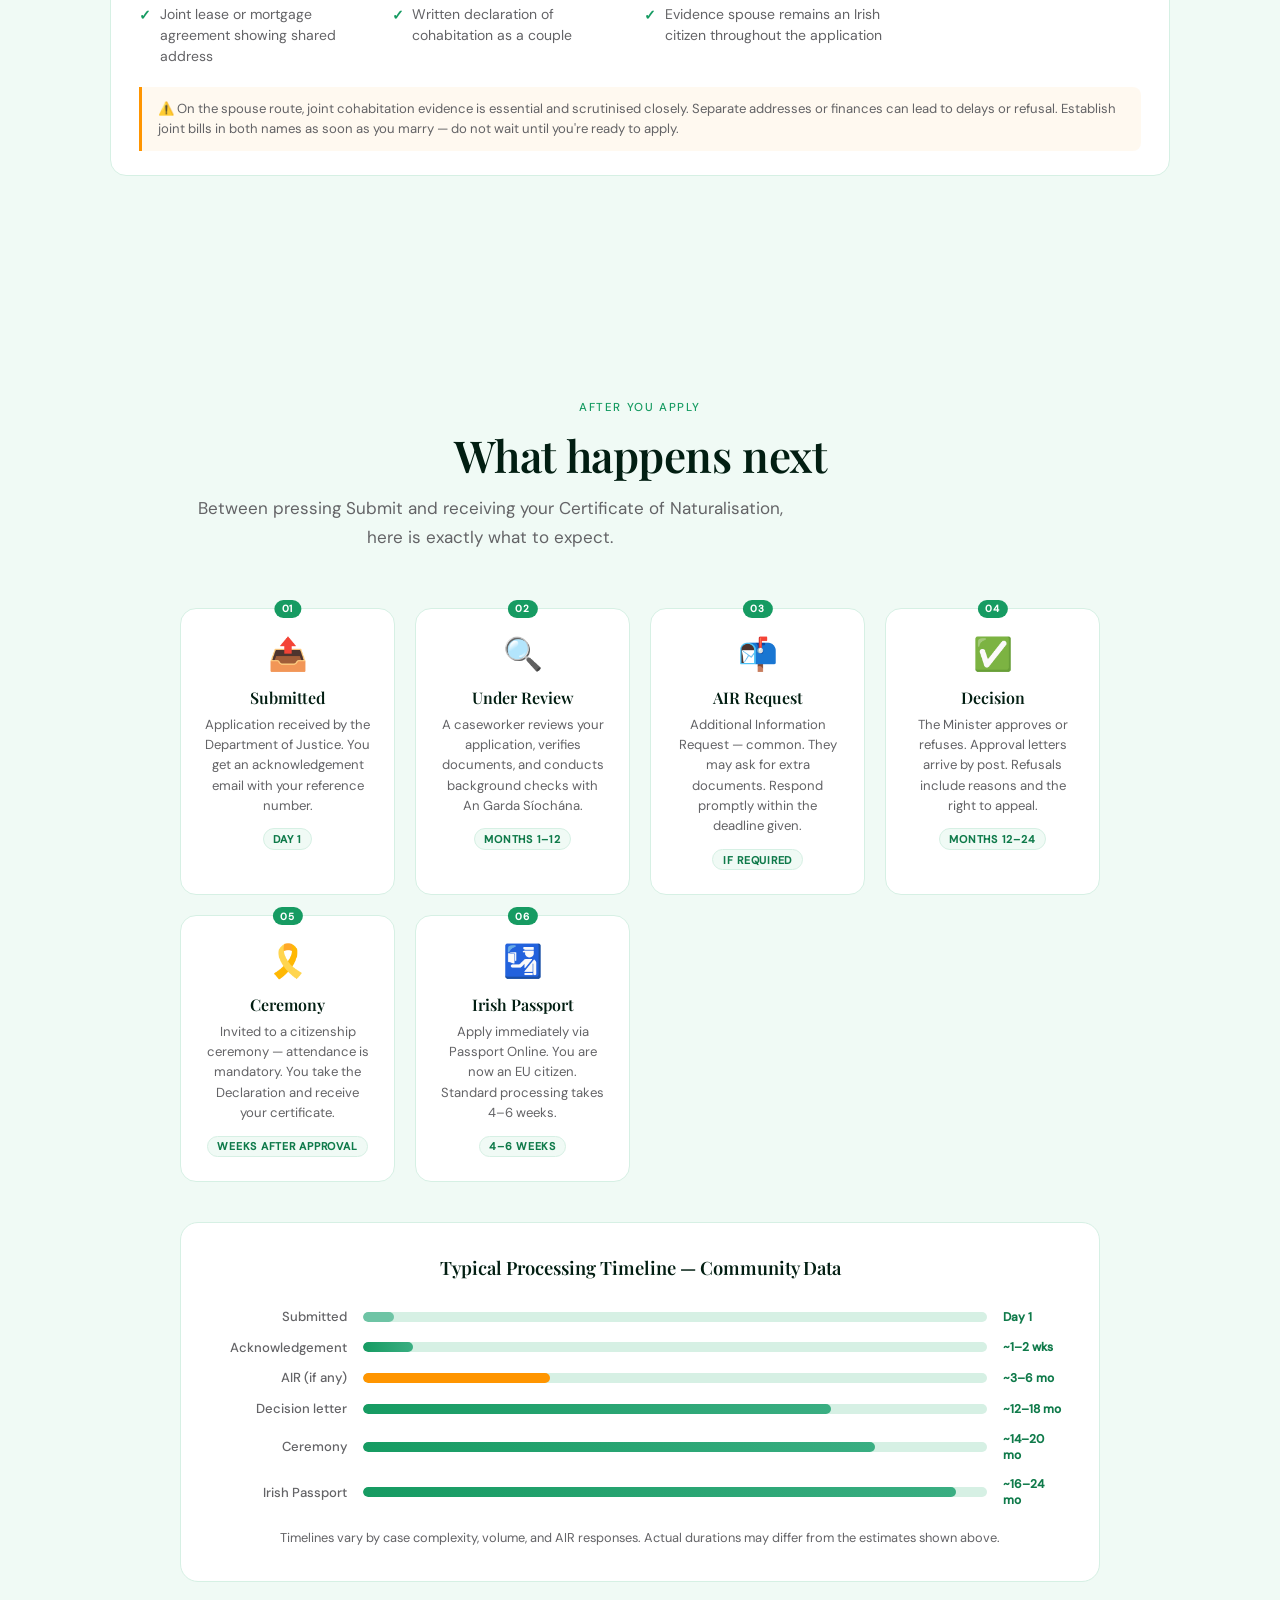
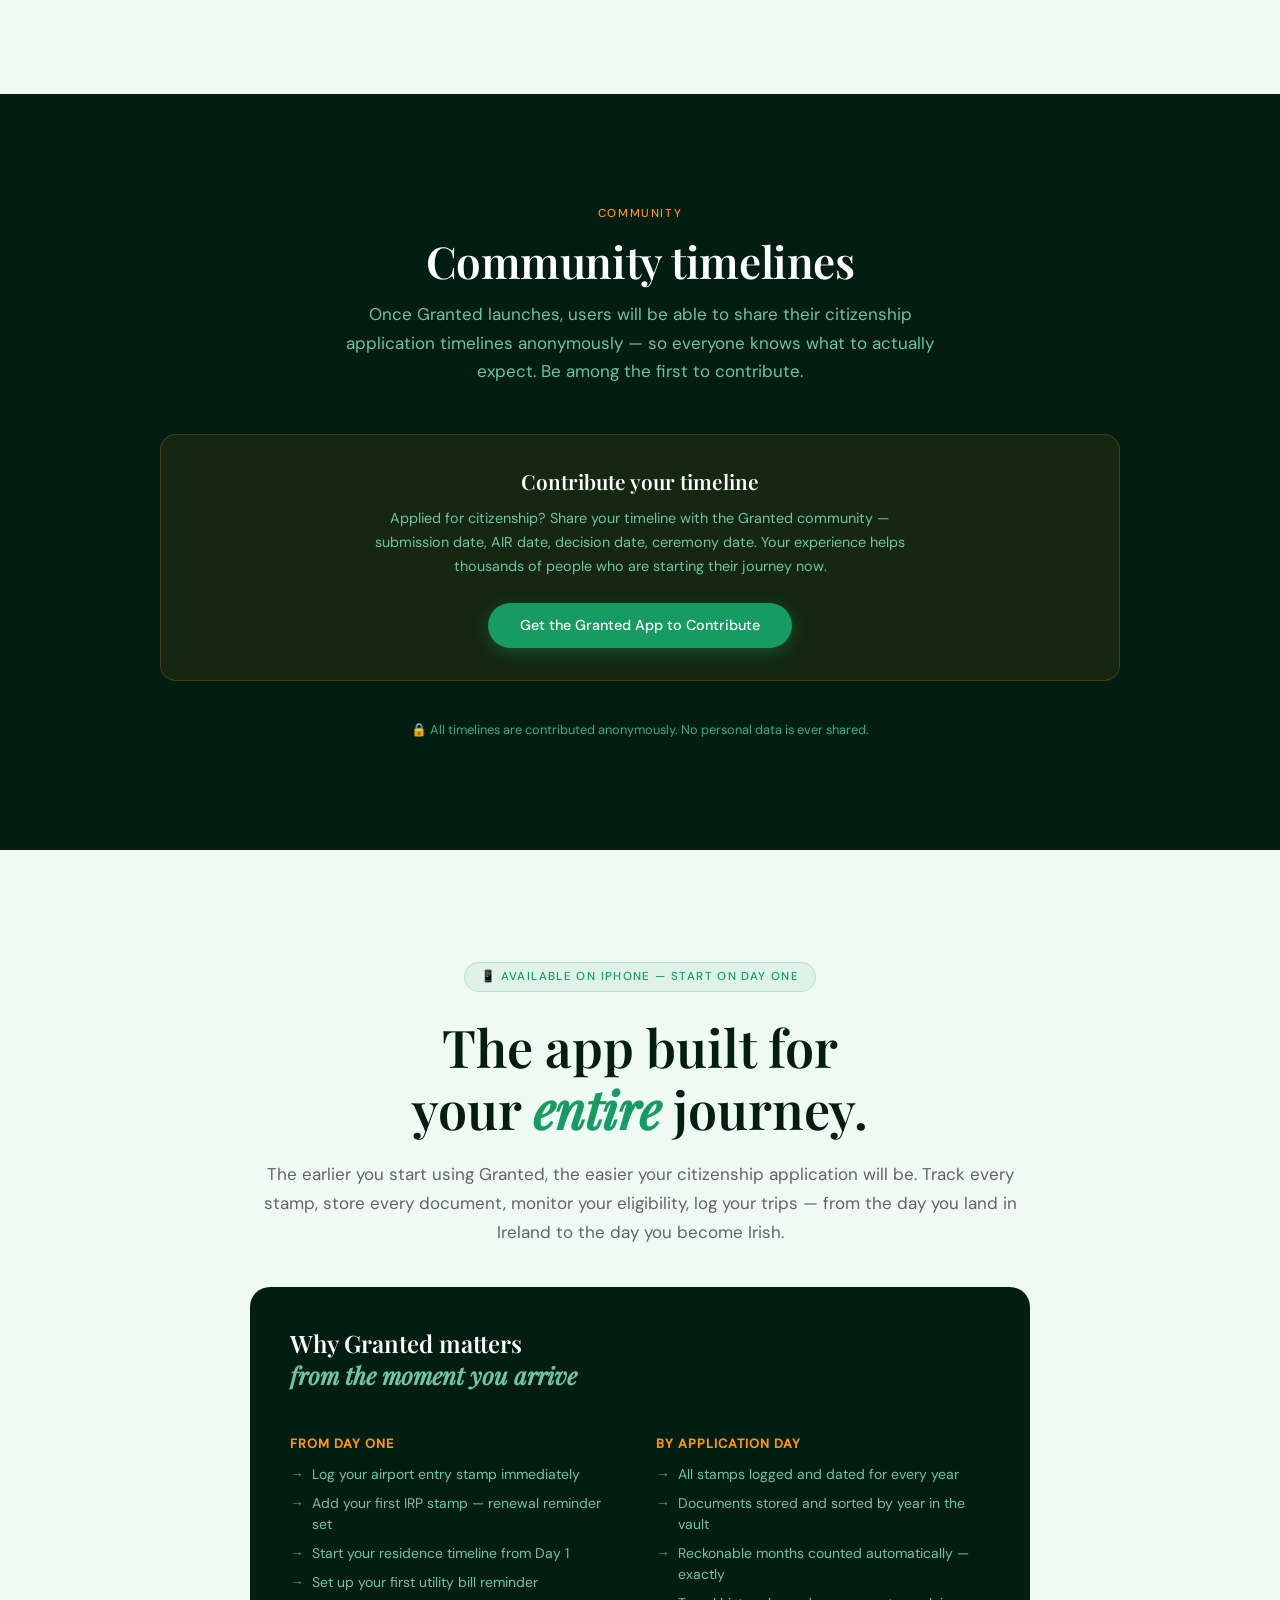
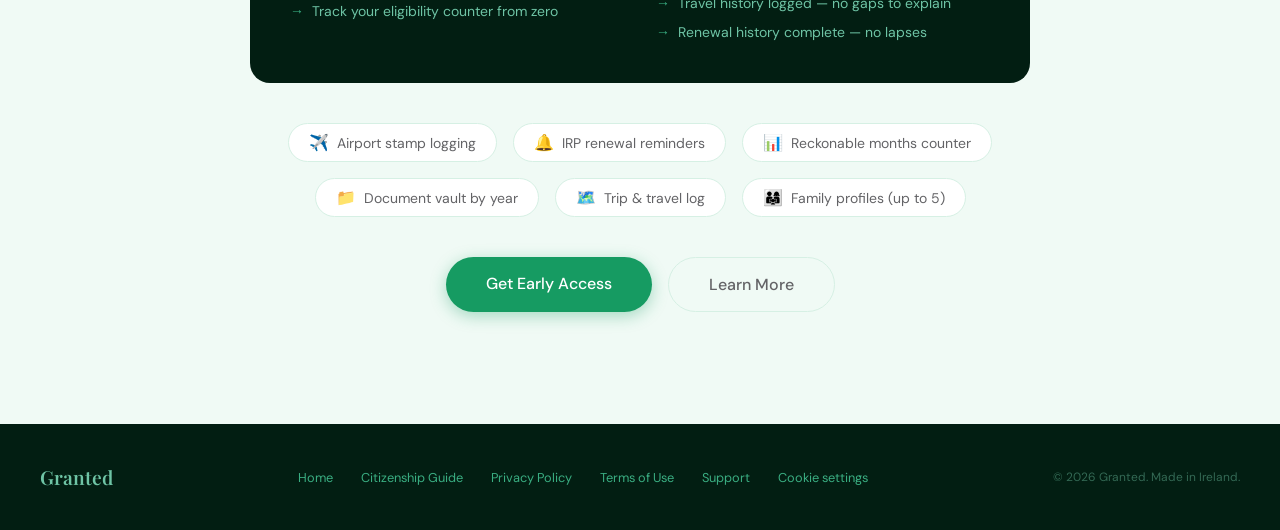
==== commit edc4b185: "fix: gate GA4 behind a consent banner and remove withdrawn AI copy - consent.js loads Google Analyti" ====
--- a/citizenship.html
+++ b/citizenship.html
@@ -6,6 +6,10 @@
   <title>Irish Citizenship Pathway — Granted</title>
   <meta name="description" content="Your complete guide to Irish citizenship. From your first stamp at the airport to receiving your Irish passport — every step, every document, every milestone explained." />
   <link rel="stylesheet" href="/fonts/fonts.css" />
+  <!-- Google Analytics 4 loads only after consent: see /consent.js. The stub lets
+       onclick gtag() calls queue harmlessly until then. -->
+  <script>window.dataLayer = window.dataLayer || []; function gtag(){dataLayer.push(arguments);}</script>
+  <script src="/consent.js" defer></script>
   <style>
     *, *::before, *::after { box-sizing: border-box; margin: 0; padding: 0; }
 
@@ -825,7 +829,7 @@
               <p><strong>What to bring:</strong> Valid passport, visa/preclearance letter, proof of address, employment or student letter, and a passport photo. A €300 IRP registration fee may apply, depending on your immigration permission — some categories are exempt.</p>
             </div>
             <div class="tl-tip" style="margin-top: 0.6rem;">
-              <p><strong>Granted Tip:</strong> Scan your IRP card in Granted immediately after registering. The app reads your stamp type, expiry date, and automatically schedules your first renewal reminder.</p>
+              <p><strong>Granted Tip:</strong> Add your IRP stamp to Granted immediately after registering. Enter its type and expiry date, and the app schedules your renewal reminders automatically.</p>
             </div>
           </div>
         </li>
@@ -1419,7 +1423,7 @@
       <div class="comm-contribute">
         <h3>Contribute your timeline</h3>
         <p>Applied for citizenship? Share your timeline with the Granted community — submission date, AIR date, decision date, ceremony date. Your experience helps thousands of people who are starting their journey now.</p>
-        <a href="/#pricing" class="btn-primary">Get the Granted App to Contribute</a>
+        <a href="/#pricing" class="btn-primary" onclick="gtag('event','view_pricing',{event_category:'cta',event_label:'citizenship_contribute'})">Get the Granted App to Contribute</a>
       </div>
 
       <p class="comm-privacy">🔒 All timelines are contributed anonymously. No personal data is ever shared.</p>
@@ -1439,7 +1443,7 @@
           <h4>From Day One</h4>
           <ul>
             <li>Log your airport entry stamp immediately</li>
-            <li>Scan your first IRP card — renewal reminder set</li>
+            <li>Add your first IRP stamp — renewal reminder set</li>
             <li>Start your residence timeline from Day 1</li>
             <li>Set up your first utility bill reminder</li>
             <li>Track your eligibility counter from zero</li>
@@ -1467,7 +1471,7 @@
       </div>
 
       <div class="hero-cta-group">
-        <a href="/#pricing" class="btn-primary" style="font-size: 1rem; padding: 1rem 2.5rem;">Get Early Access</a>
+        <a href="/#pricing" class="btn-primary" style="font-size: 1rem; padding: 1rem 2.5rem;" onclick="gtag('event','view_pricing',{event_category:'cta',event_label:'citizenship_early_access'})">Get Early Access</a>
         <a href="/" class="btn-outline" style="font-size: 1rem; padding: 1rem 2.5rem; color: var(--text-muted); border-color: var(--cream-dim);">Learn More</a>
       </div>
     </div>
@@ -1482,6 +1486,7 @@
       <a href="/privacy.html">Privacy Policy</a>
       <a href="/terms.html">Terms of Use</a>
       <a href="/support.html">Support</a>
+      <a href="#cookie-settings" data-cookie-settings>Cookie settings</a>
     </div>
     <span class="footer-copy">© 2026 Granted. Made in Ireland.</span>
   </footer>
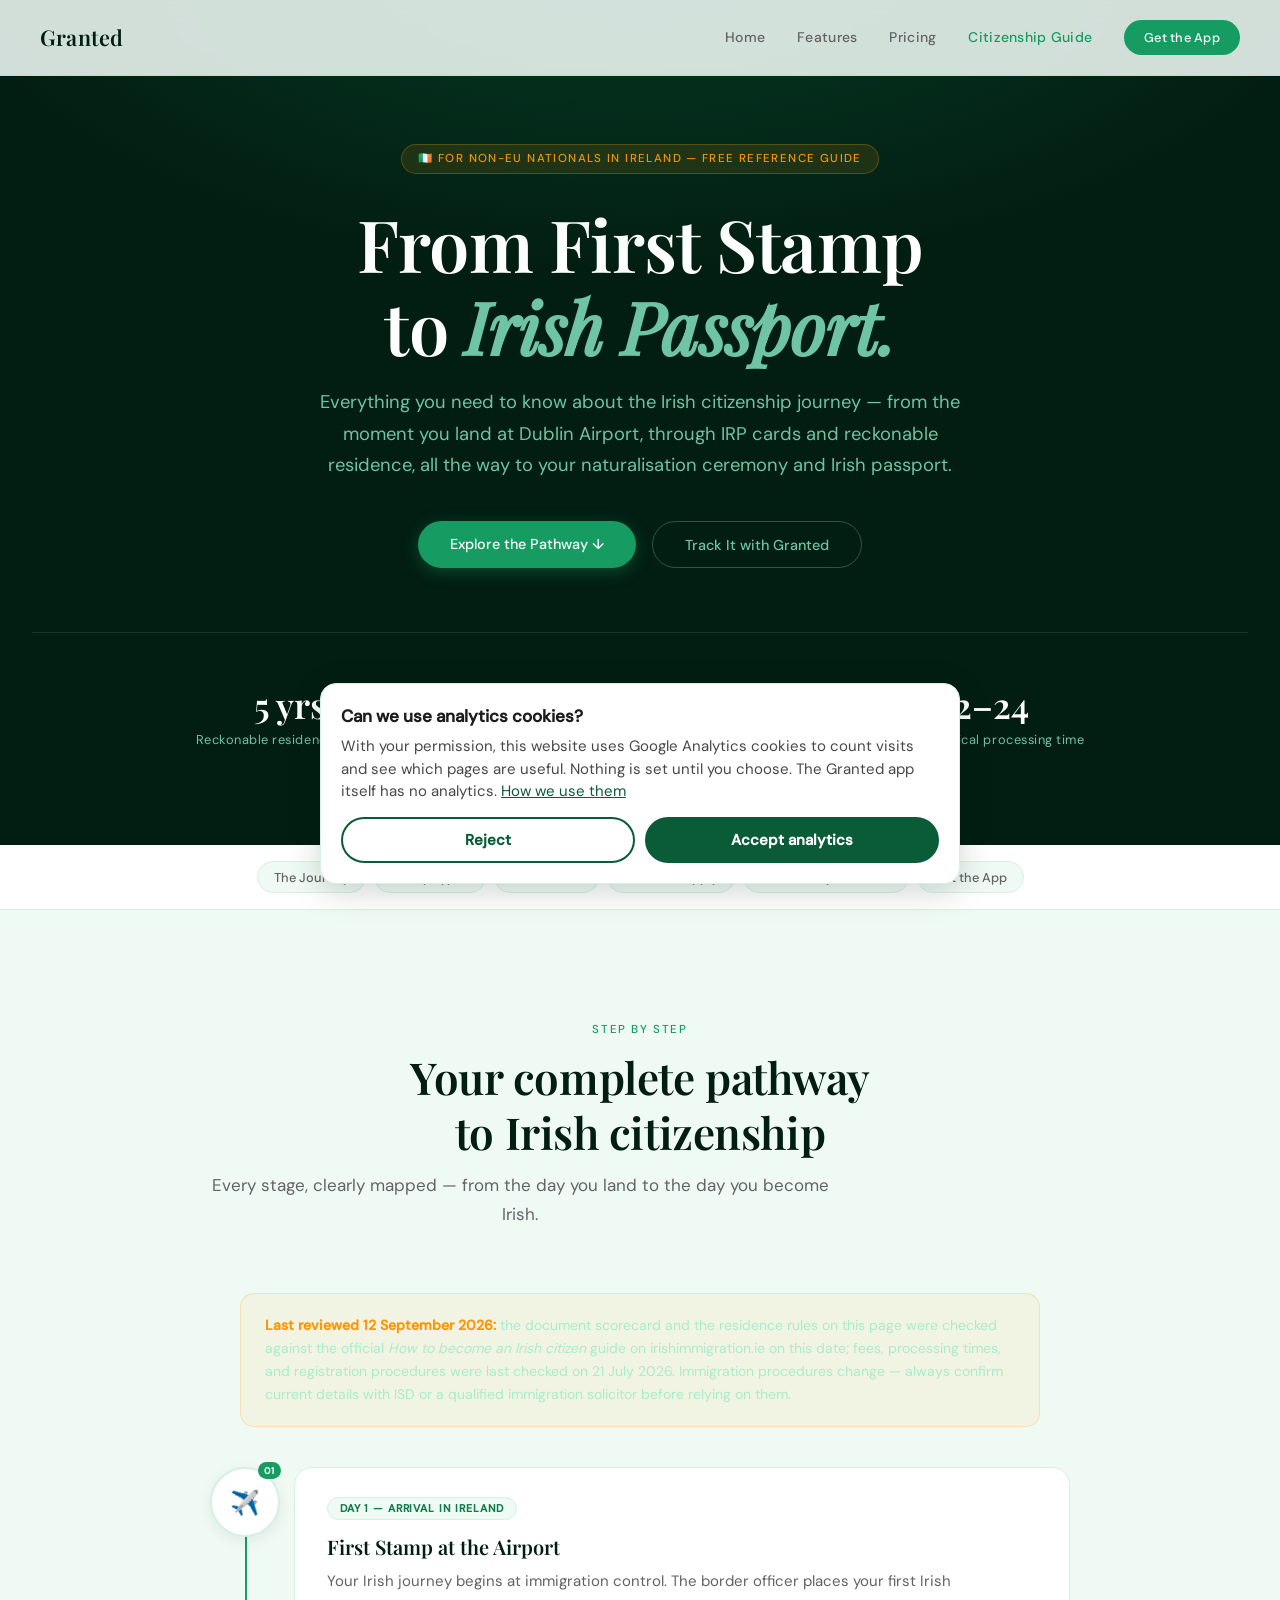
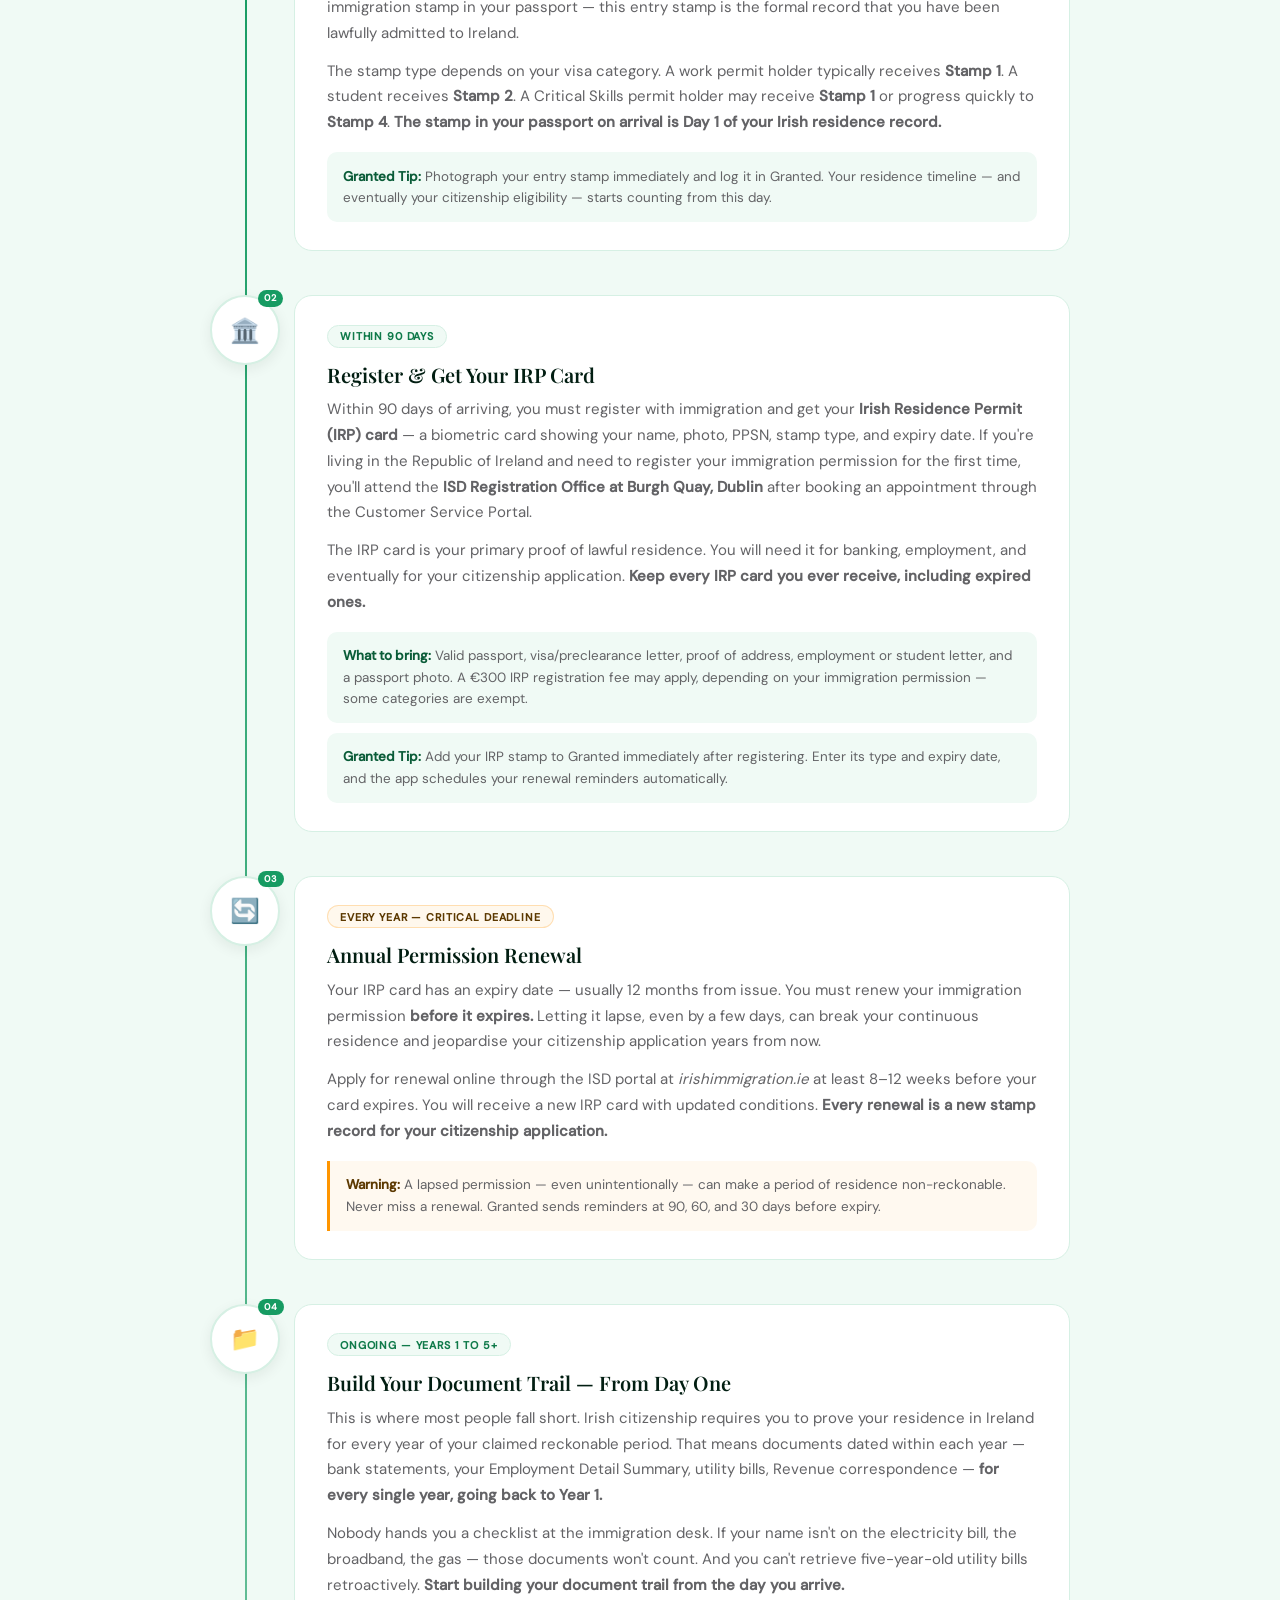
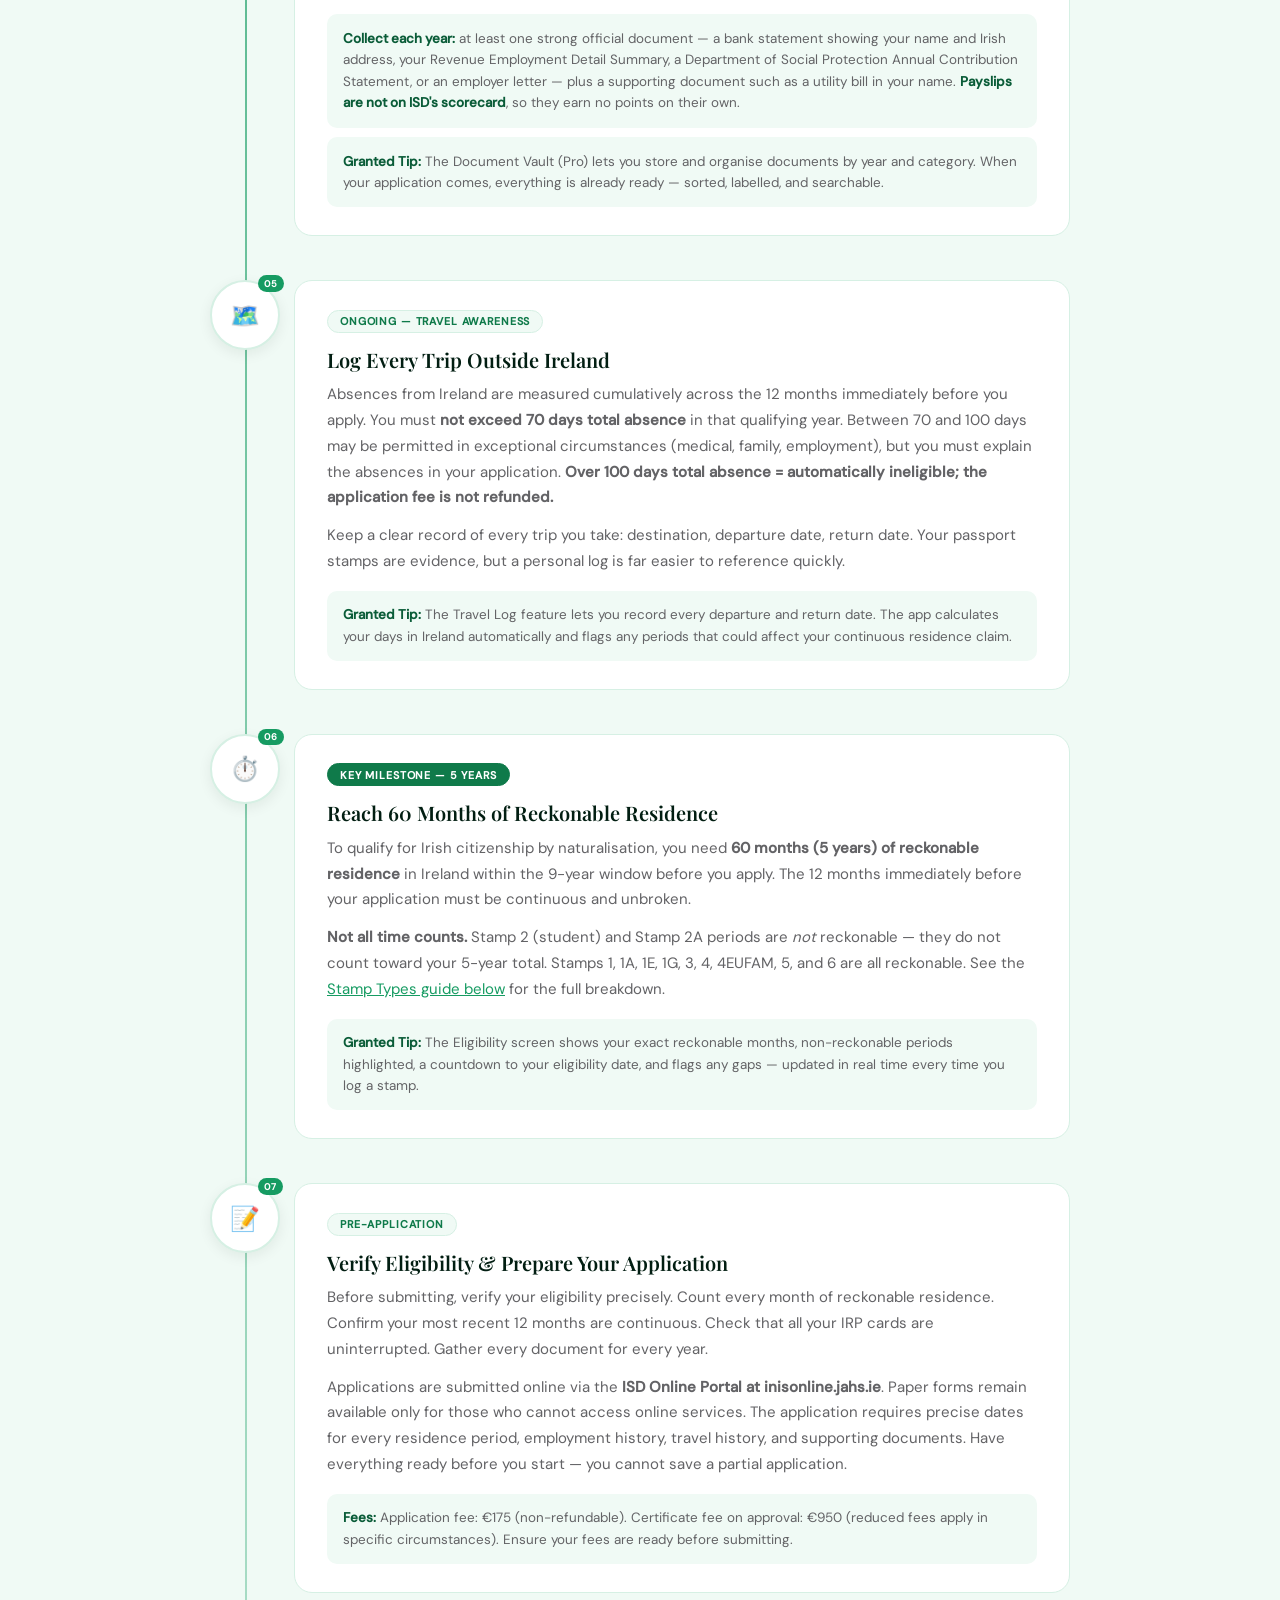
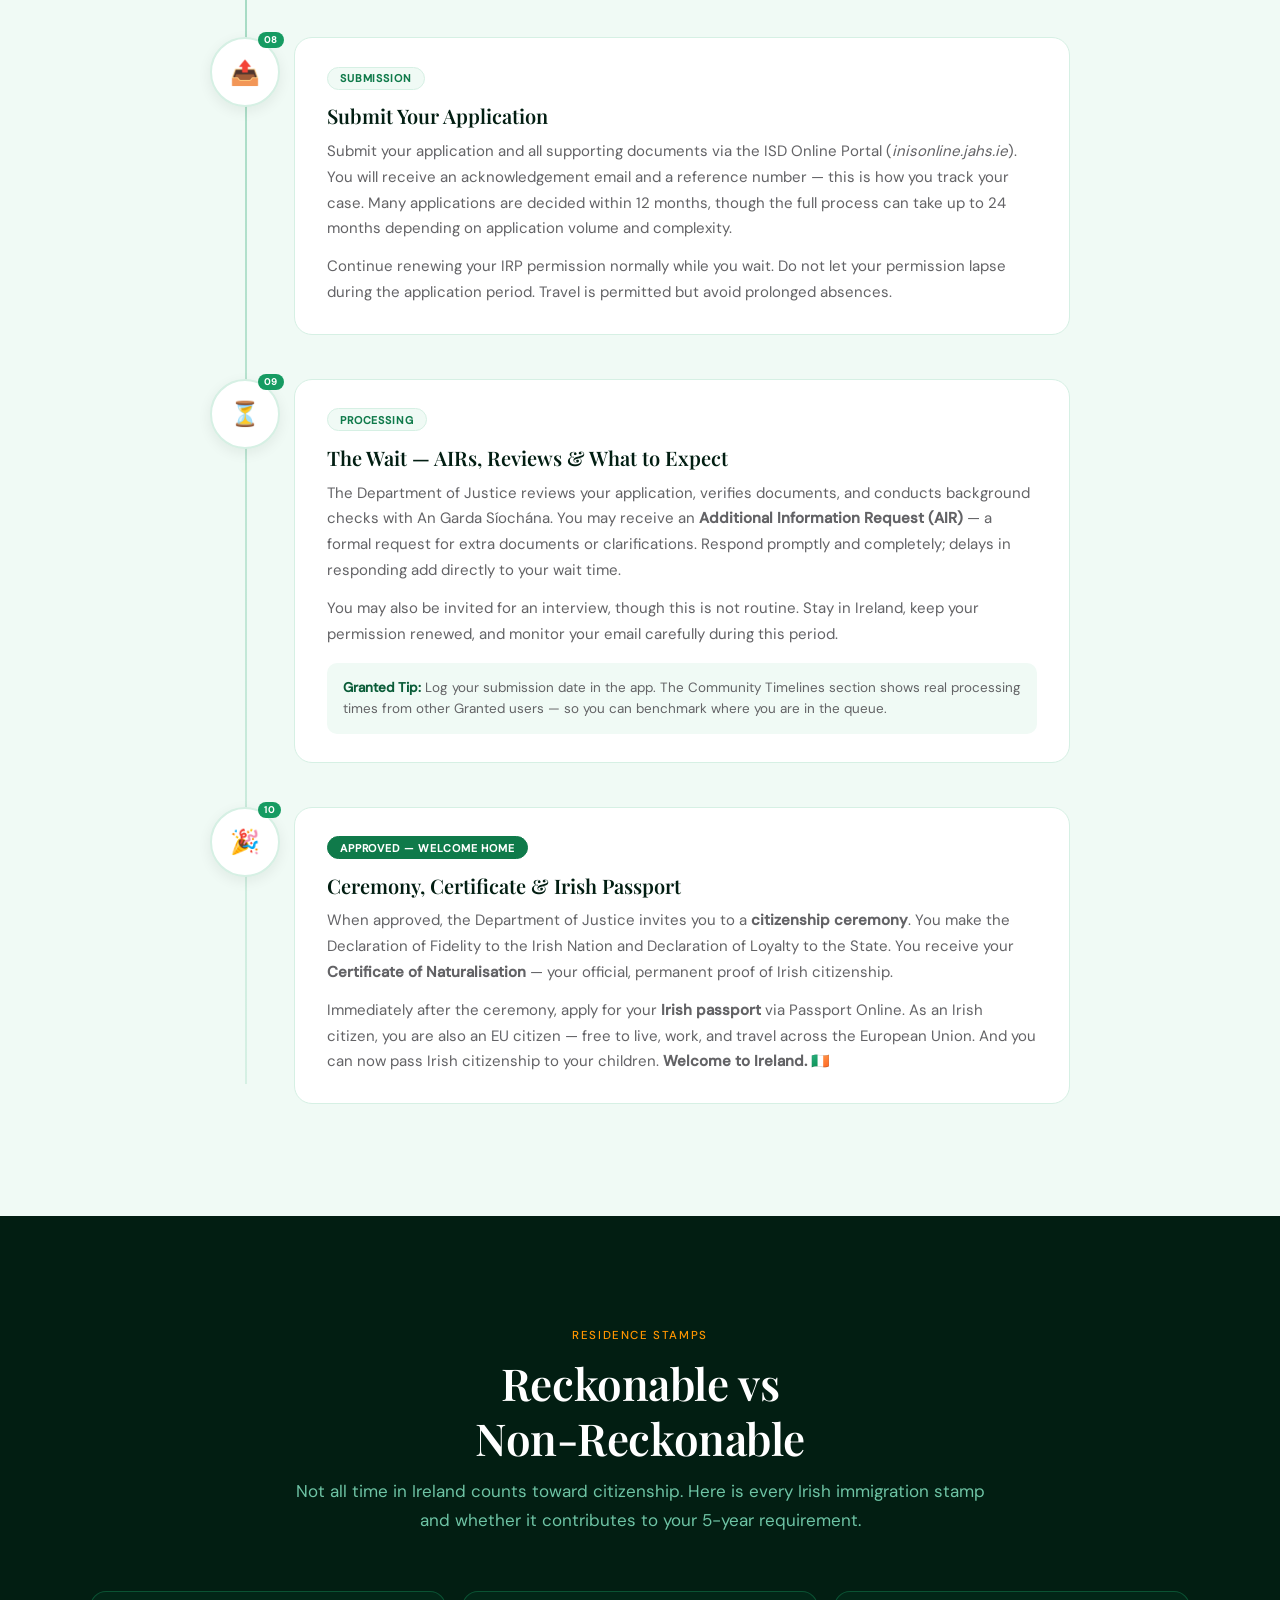
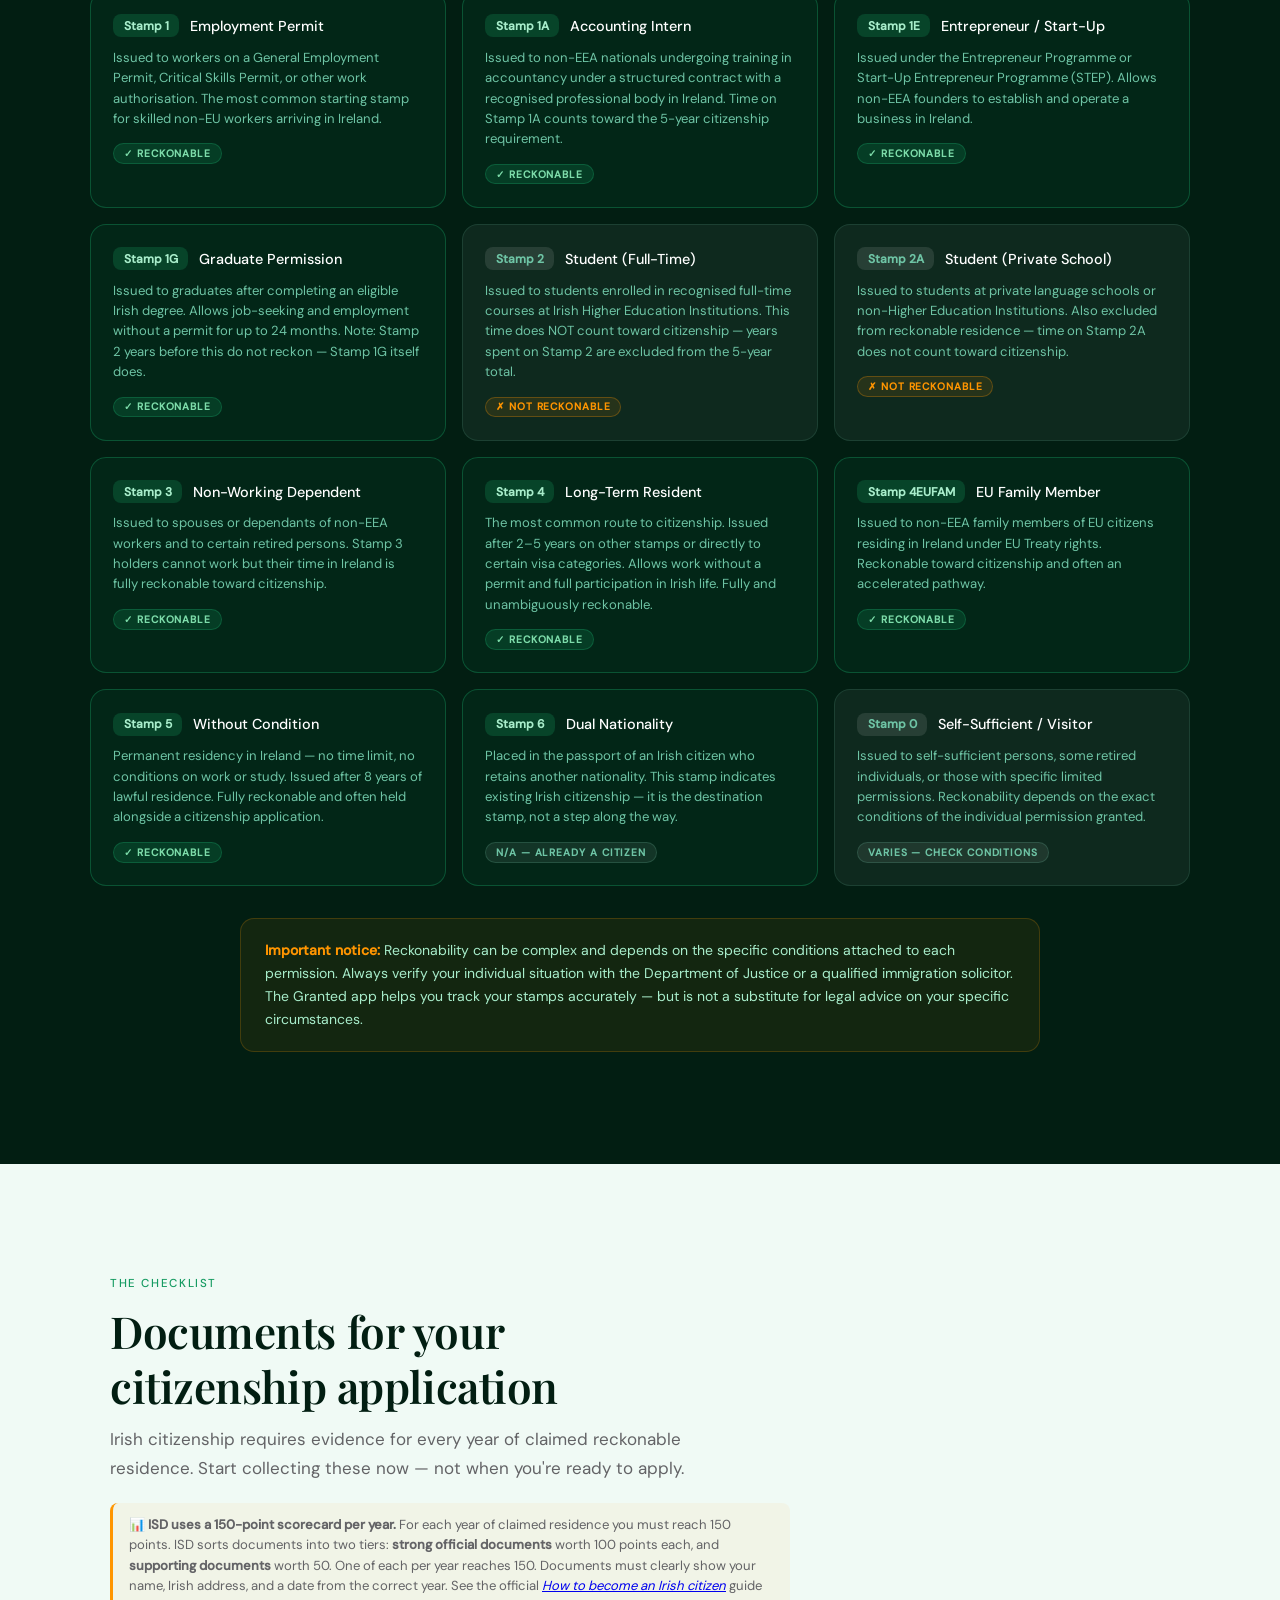
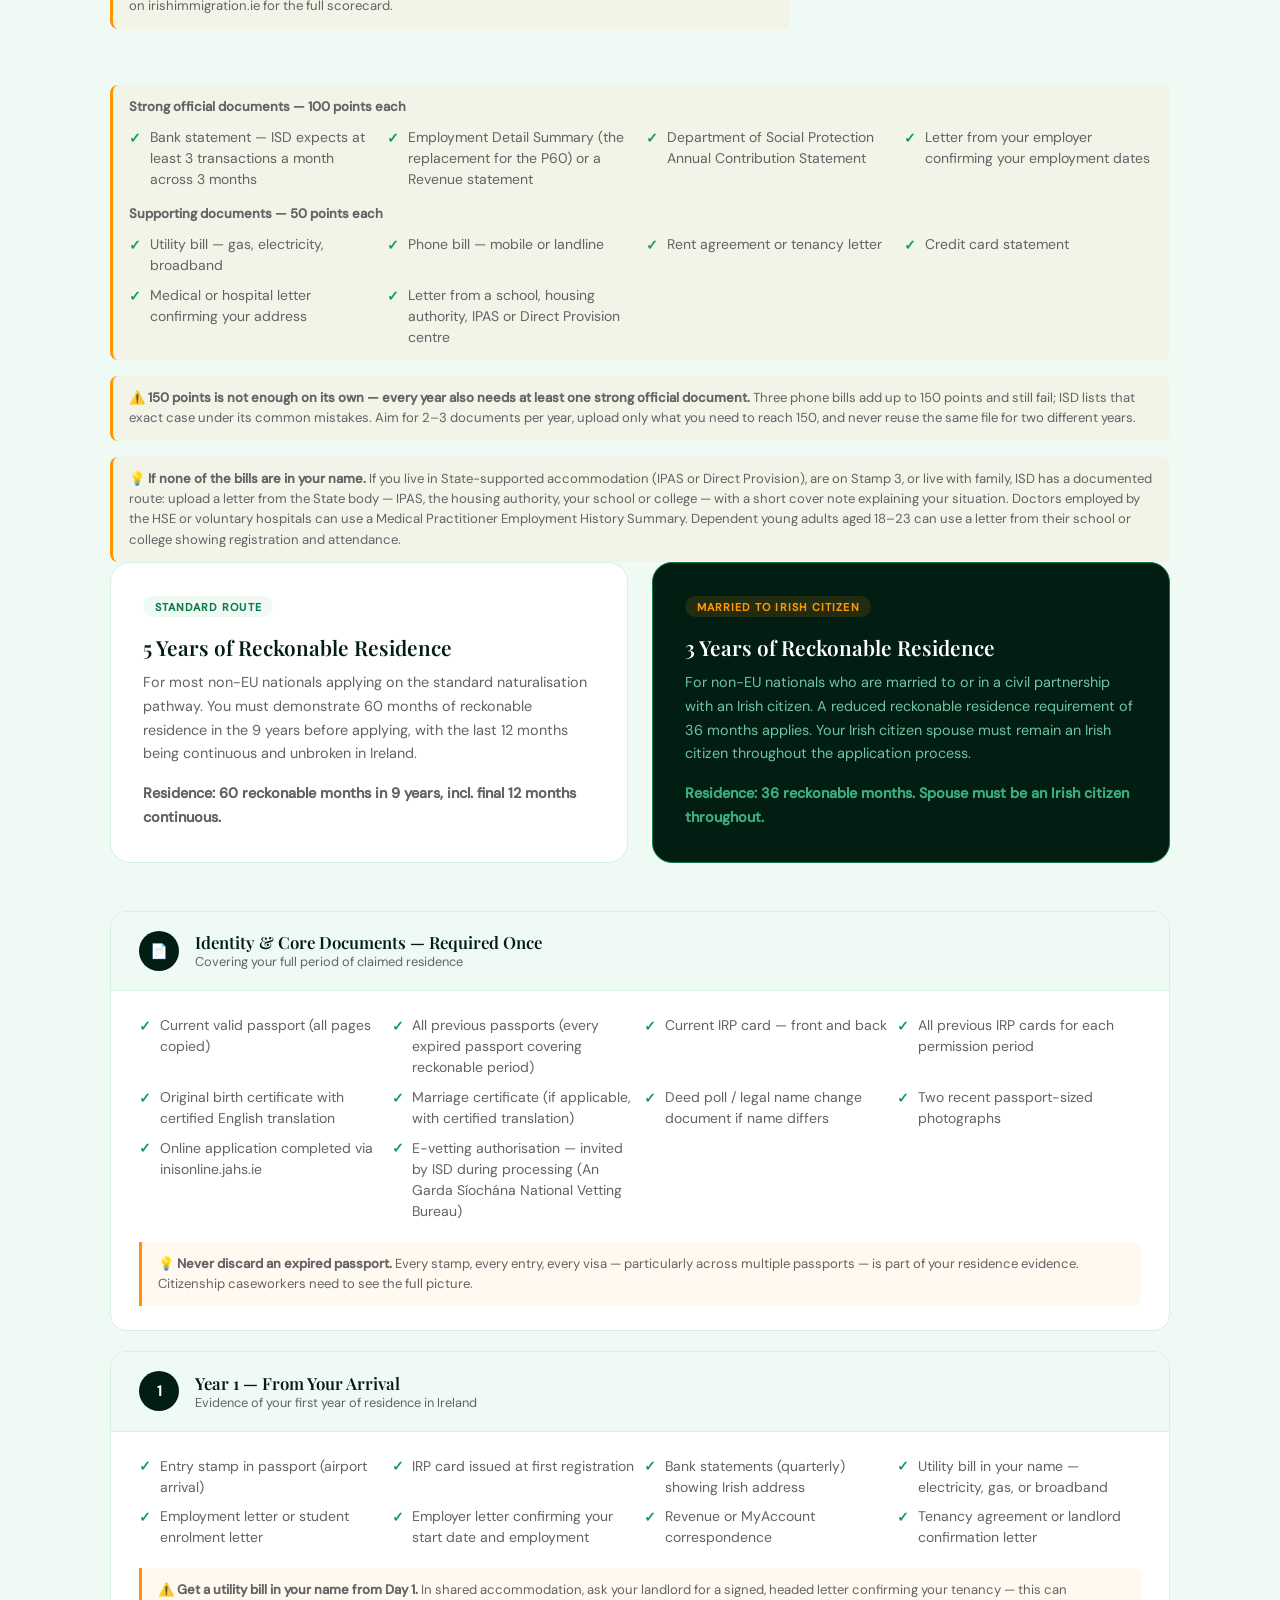
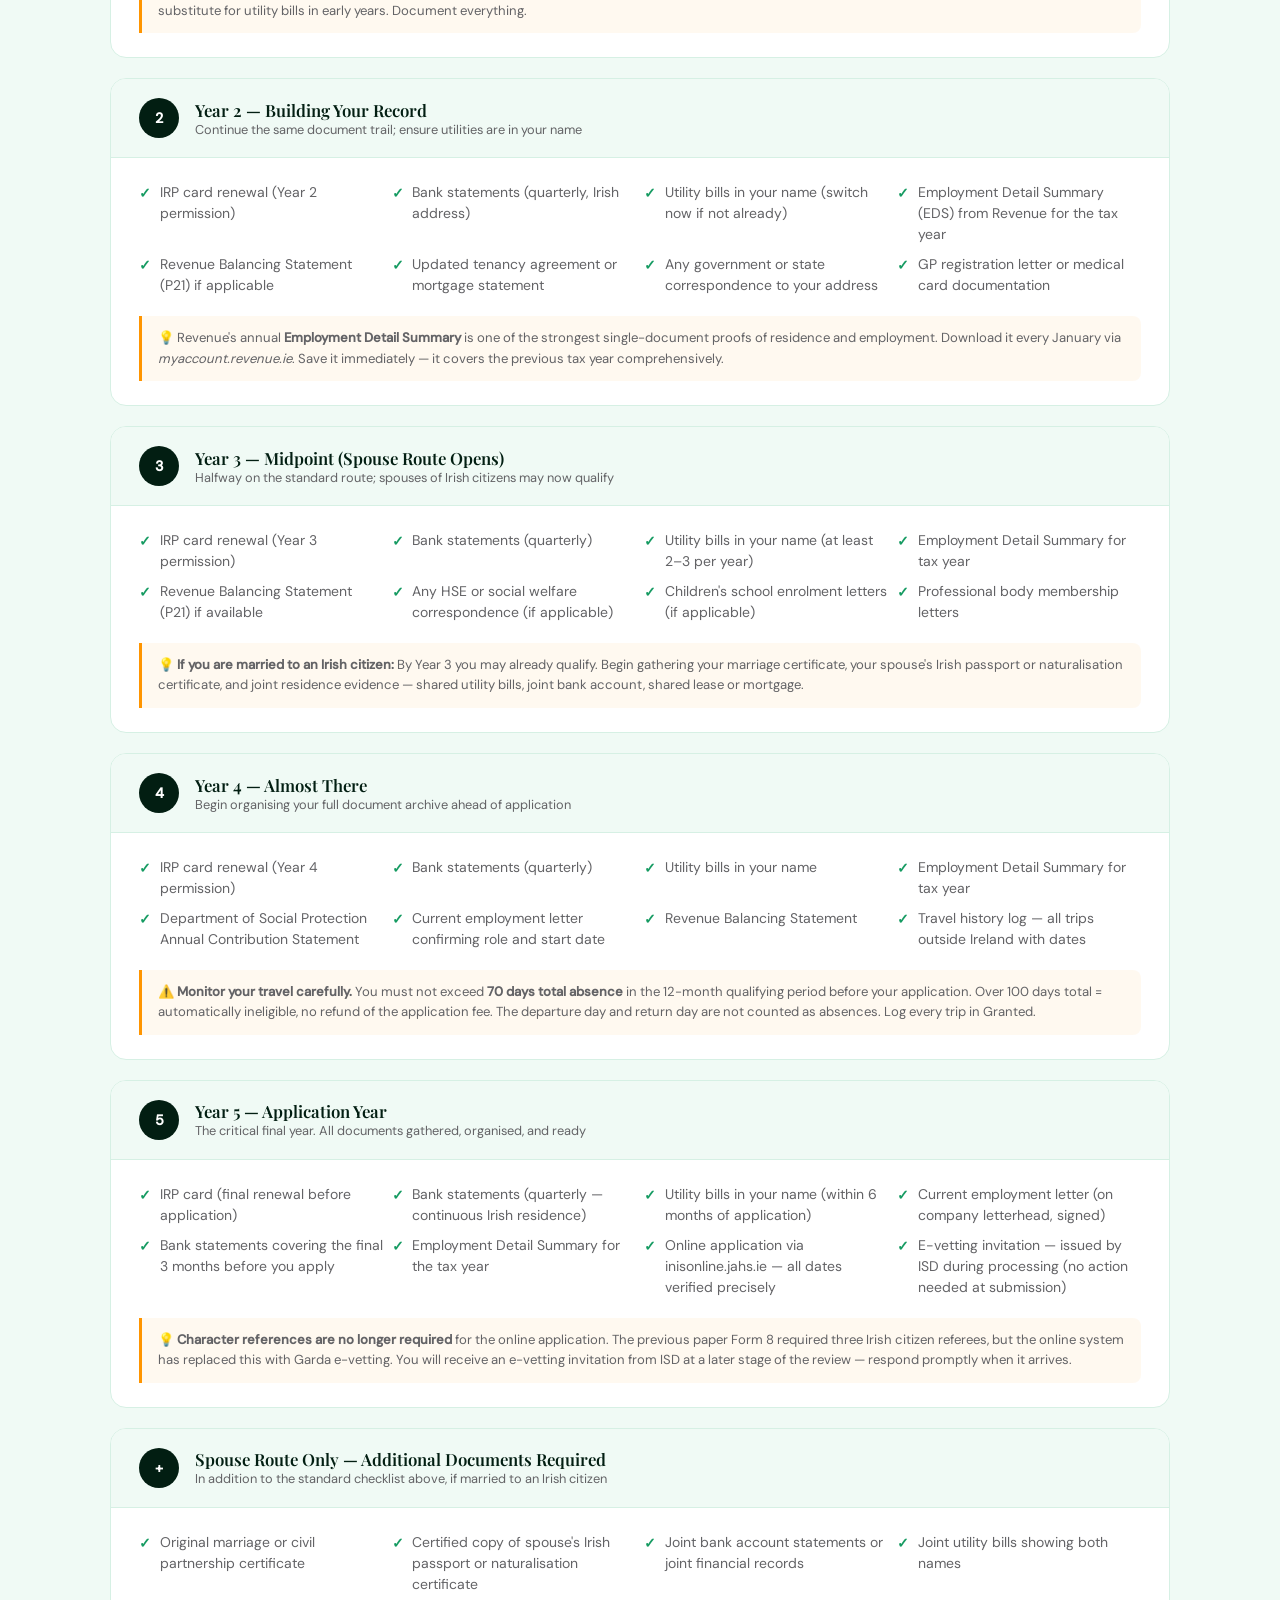
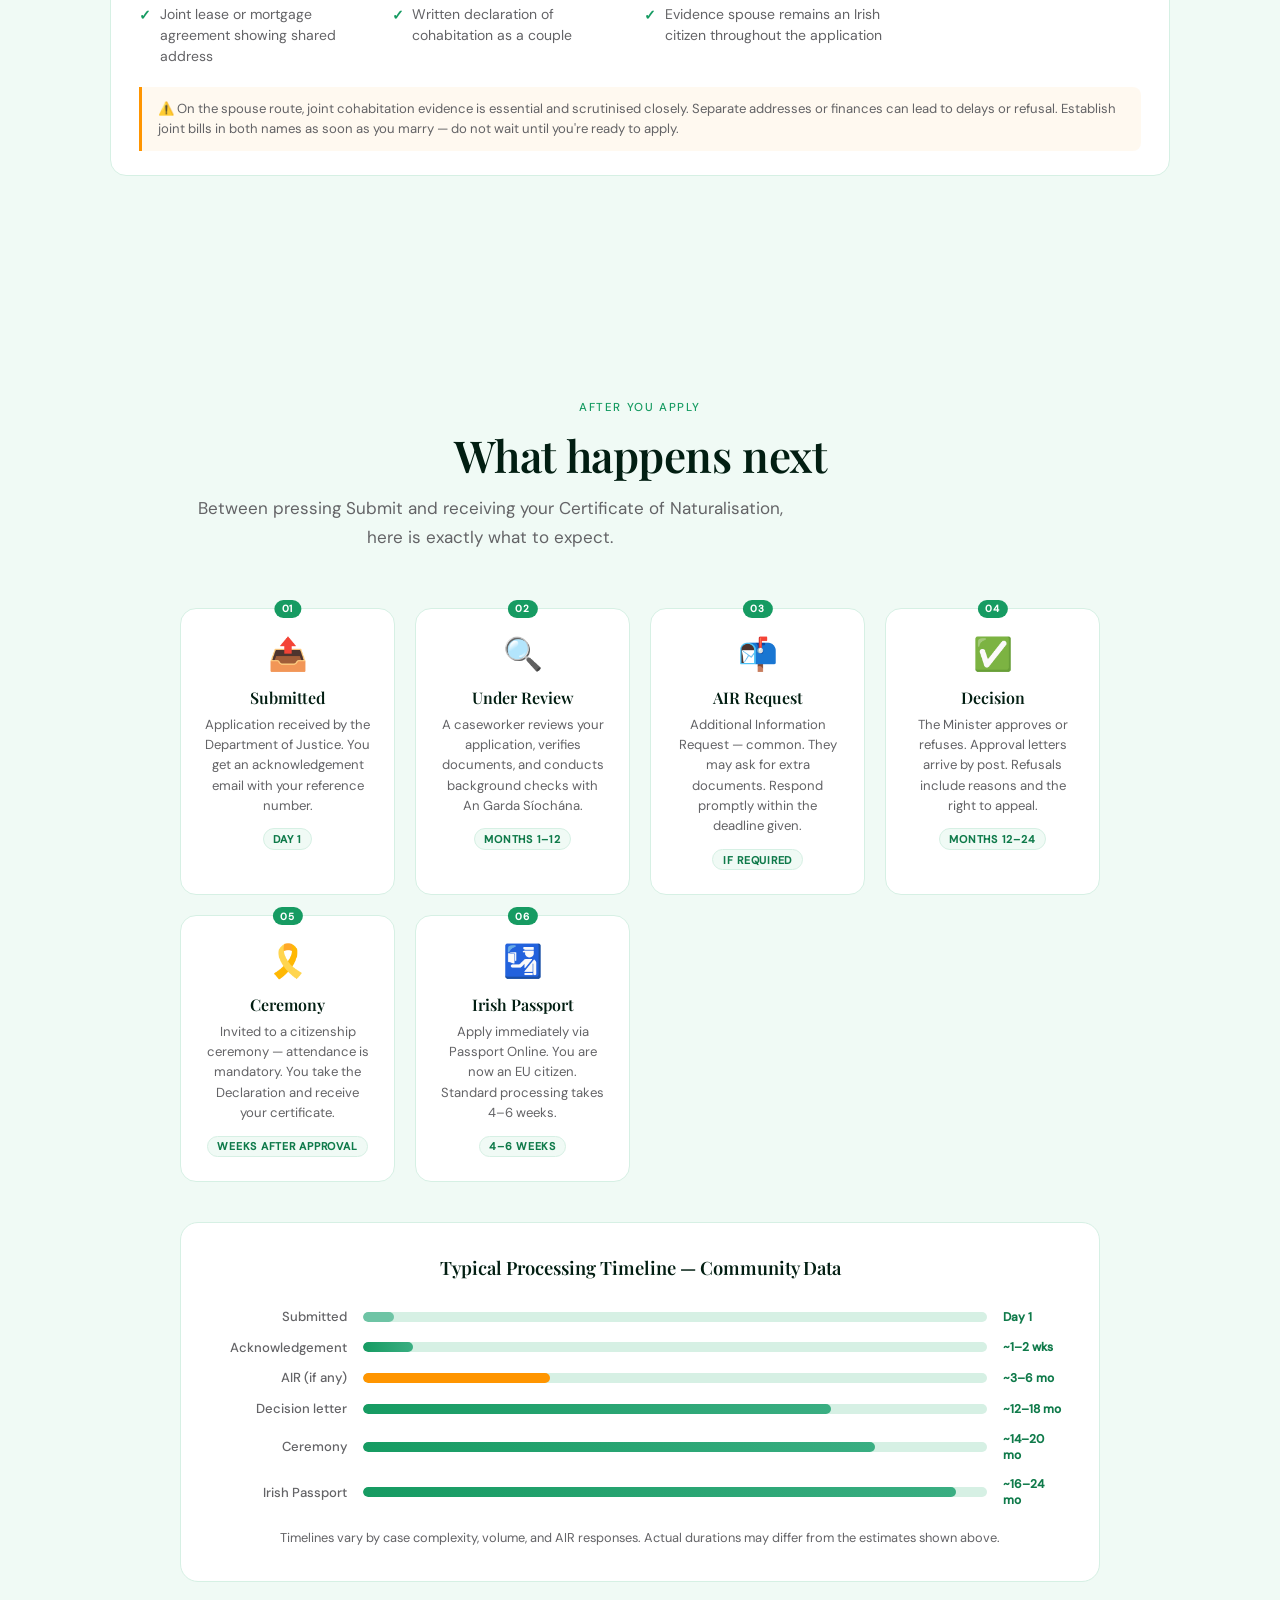
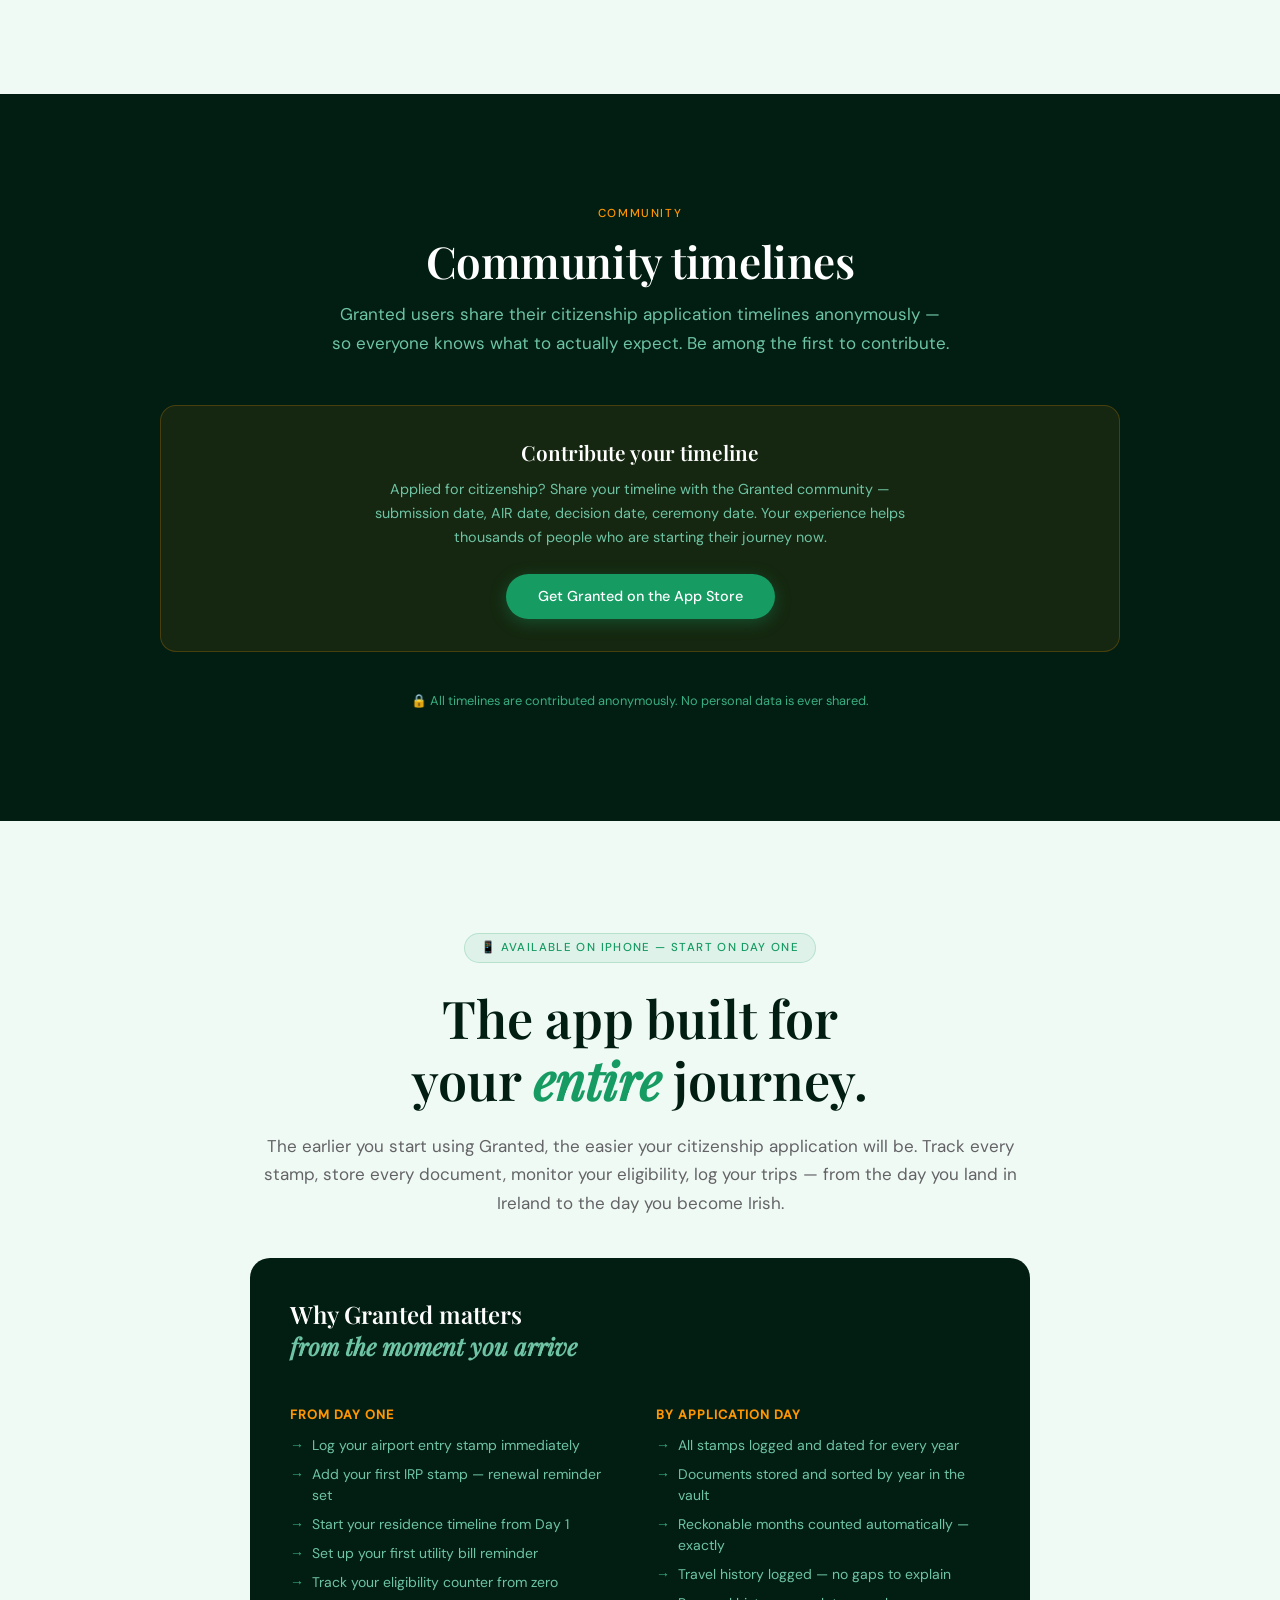
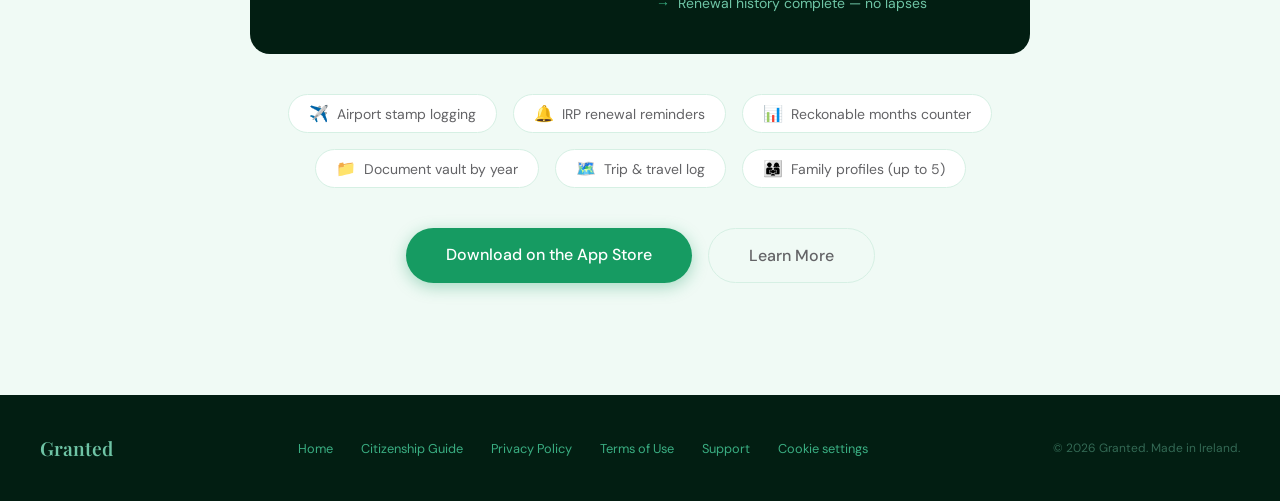
==== commit be49df3c: "feat: point the site at the live App Store listing Granted Ireland 1.0 is live on the App Store, so " ====
--- a/citizenship.html
+++ b/citizenship.html
@@ -1418,12 +1418,12 @@
     <div class="community-inner">
       <p class="section-label">Community</p>
       <h2 class="section-title">Community timelines</h2>
-      <p class="section-sub">Once Granted launches, users will be able to share their citizenship application timelines anonymously — so everyone knows what to actually expect. Be among the first to contribute.</p>
+      <p class="section-sub">Granted users share their citizenship application timelines anonymously — so everyone knows what to actually expect. Be among the first to contribute.</p>
 
       <div class="comm-contribute">
         <h3>Contribute your timeline</h3>
         <p>Applied for citizenship? Share your timeline with the Granted community — submission date, AIR date, decision date, ceremony date. Your experience helps thousands of people who are starting their journey now.</p>
-        <a href="/#pricing" class="btn-primary" onclick="gtag('event','view_pricing',{event_category:'cta',event_label:'citizenship_contribute'})">Get the Granted App to Contribute</a>
+        <a href="https://apps.apple.com/ie/app/granted-ireland/id6762311179" target="_blank" rel="noopener" class="btn-primary" onclick="gtag('event','download_app',{event_category:'cta',event_label:'citizenship_contribute'})">Get Granted on the App Store</a>
       </div>
 
       <p class="comm-privacy">🔒 All timelines are contributed anonymously. No personal data is ever shared.</p>
@@ -1471,7 +1471,7 @@
       </div>
 
       <div class="hero-cta-group">
-        <a href="/#pricing" class="btn-primary" style="font-size: 1rem; padding: 1rem 2.5rem;" onclick="gtag('event','view_pricing',{event_category:'cta',event_label:'citizenship_early_access'})">Get Early Access</a>
+        <a href="https://apps.apple.com/ie/app/granted-ireland/id6762311179" target="_blank" rel="noopener" class="btn-primary" style="font-size: 1rem; padding: 1rem 2.5rem;" onclick="gtag('event','download_app',{event_category:'cta',event_label:'citizenship_app_store'})">Download on the App Store</a>
         <a href="/" class="btn-outline" style="font-size: 1rem; padding: 1rem 2.5rem; color: var(--text-muted); border-color: var(--cream-dim);">Learn More</a>
       </div>
     </div>
